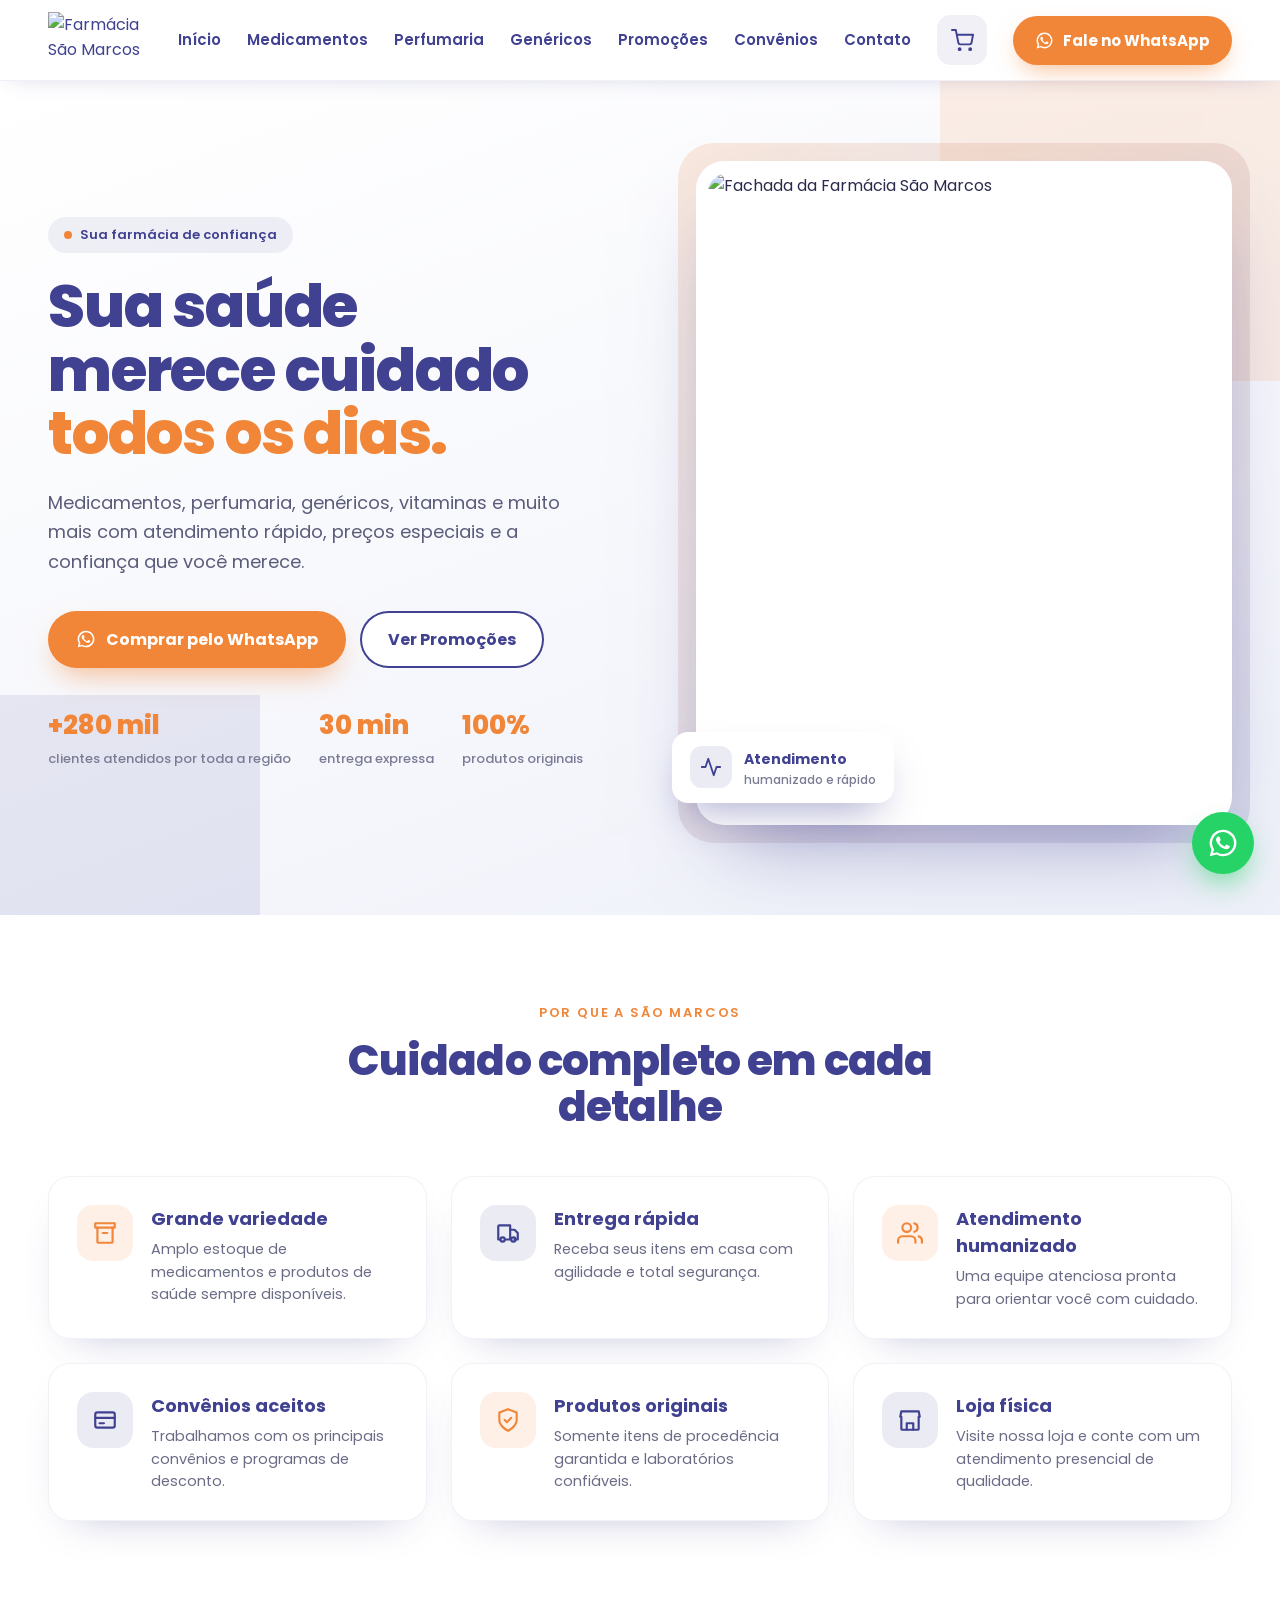
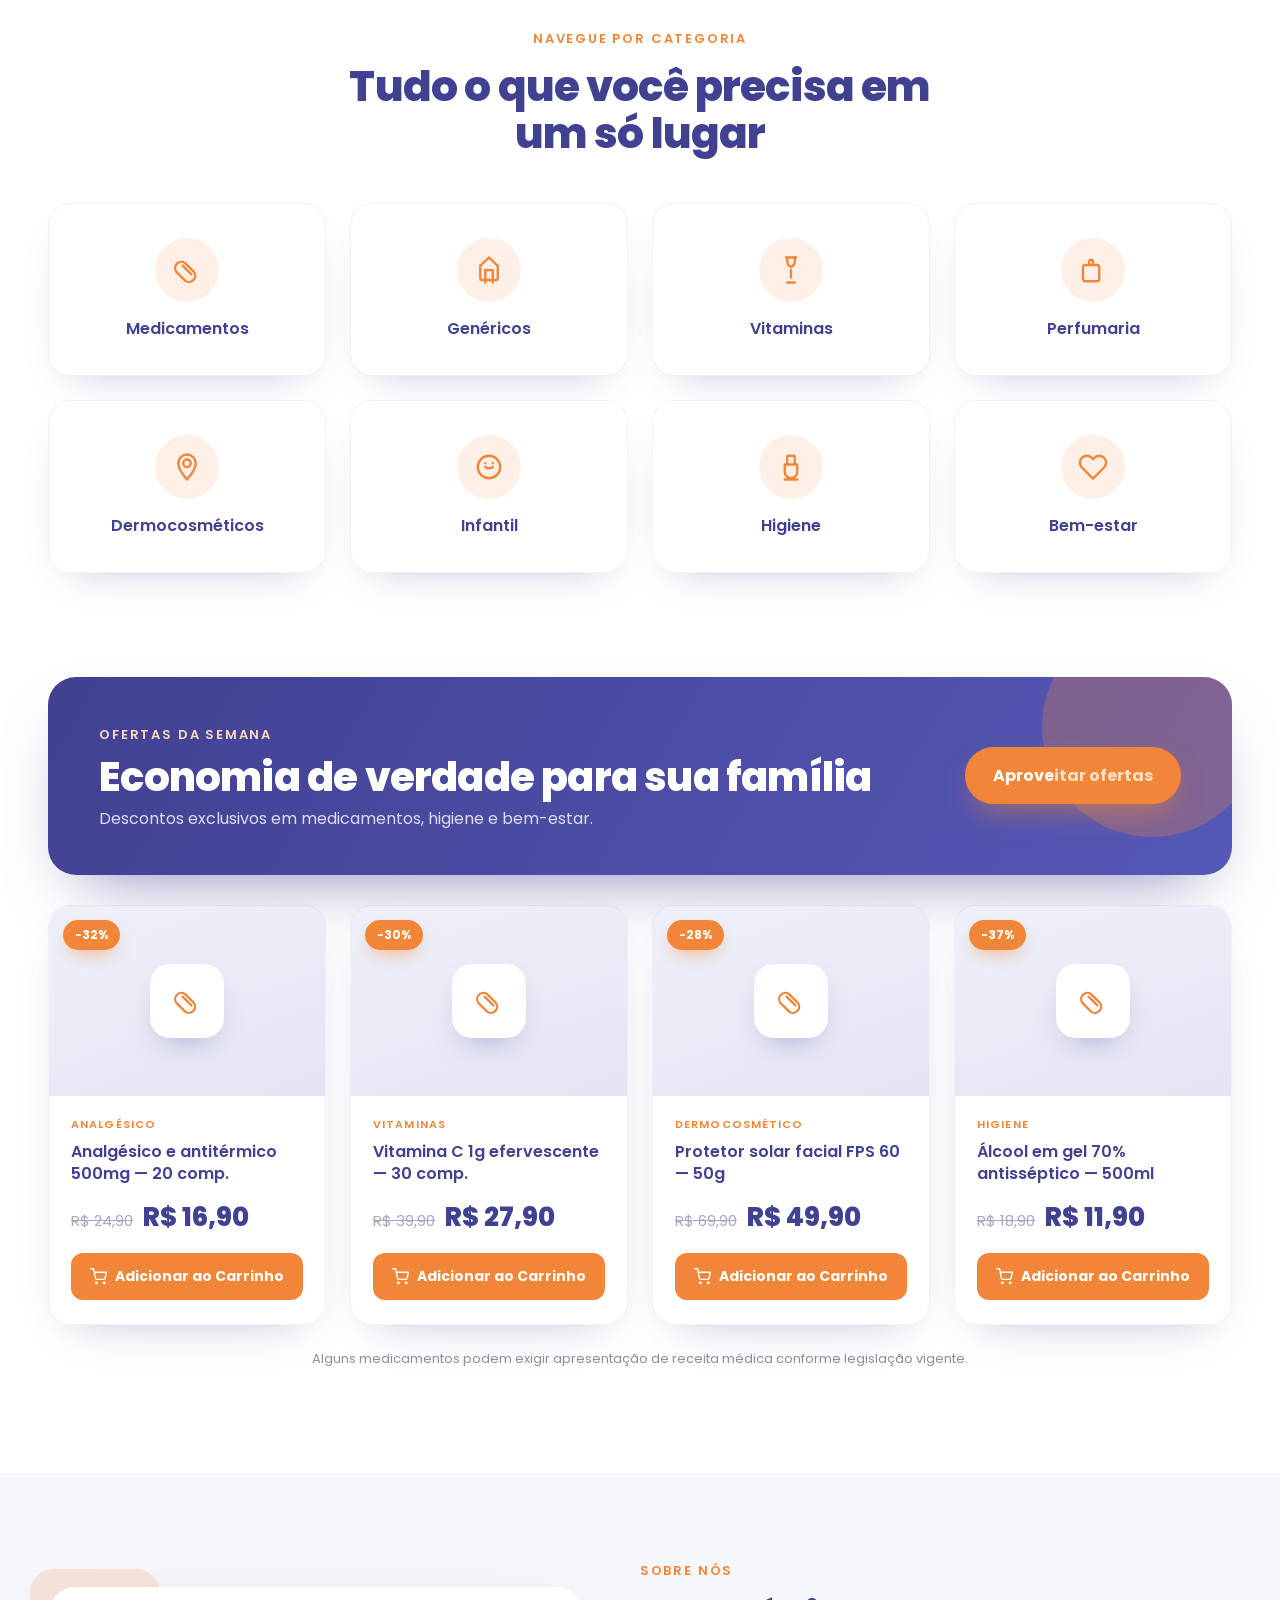
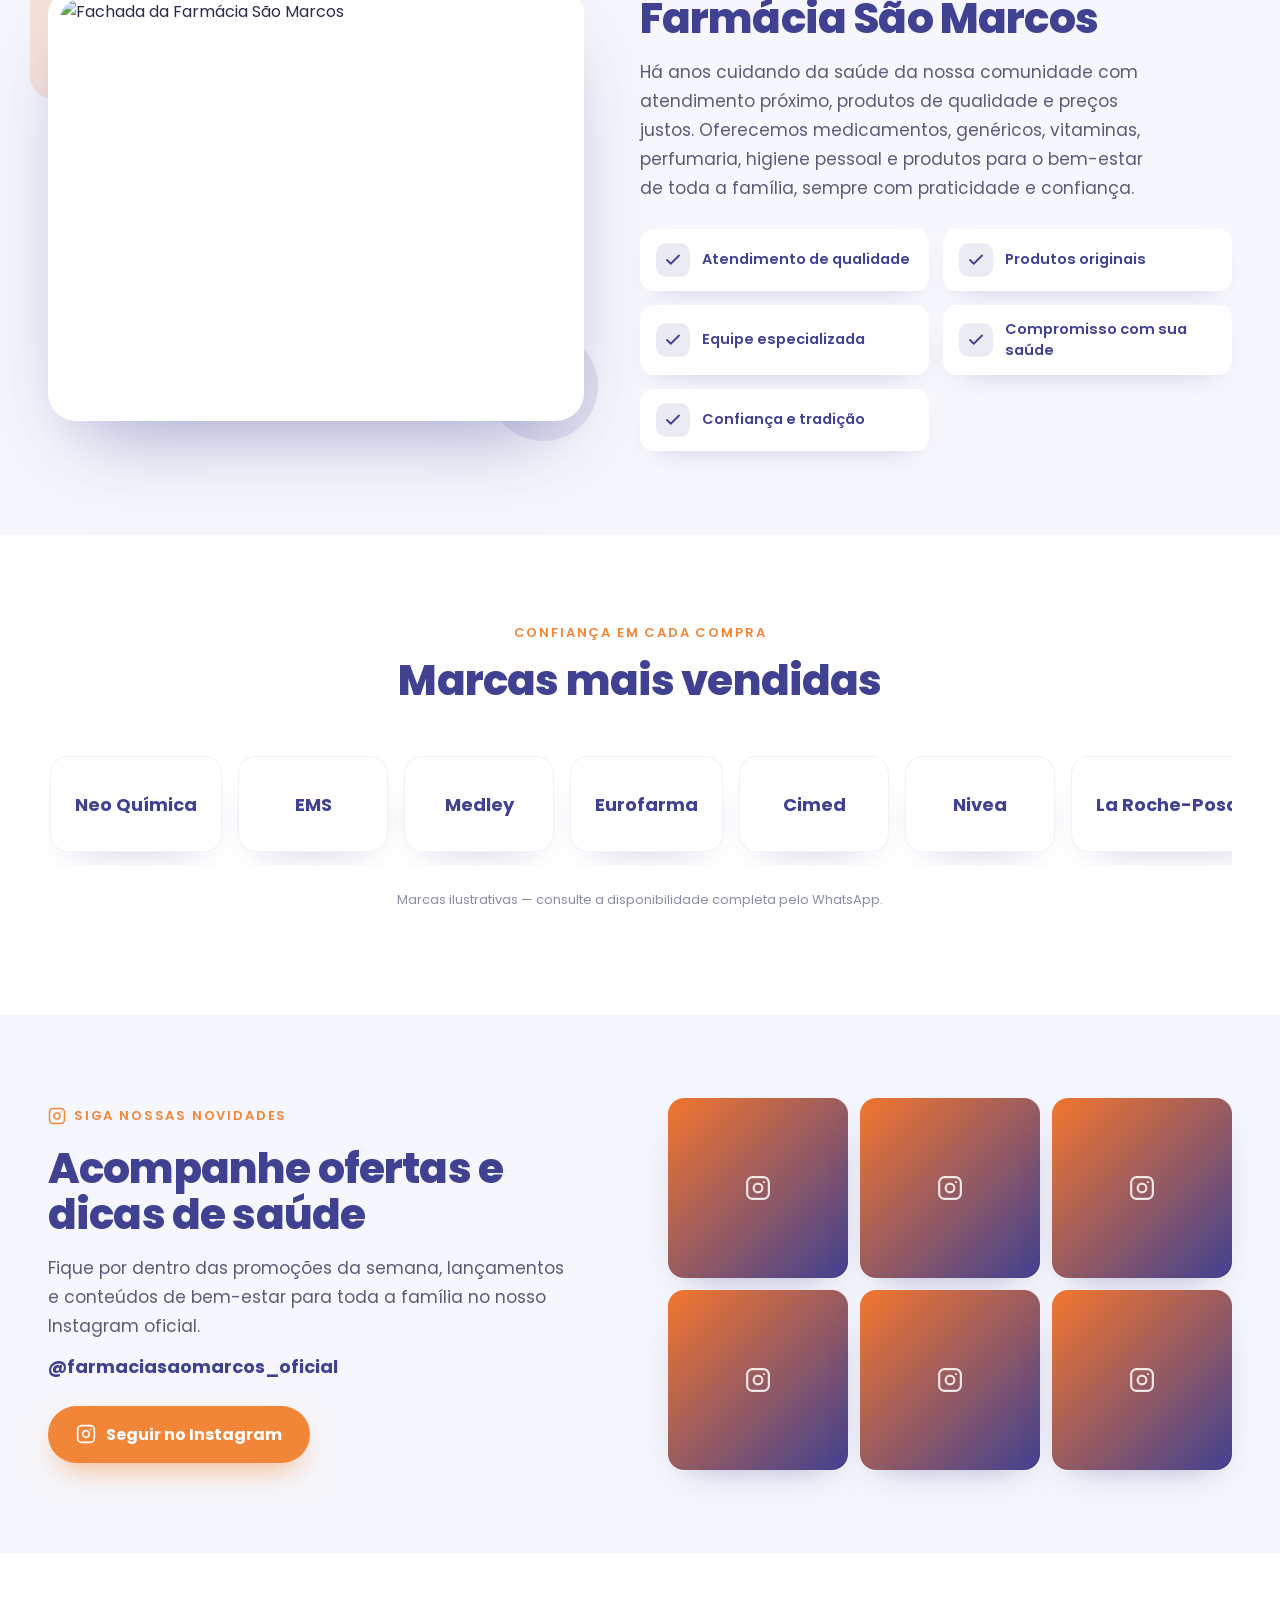
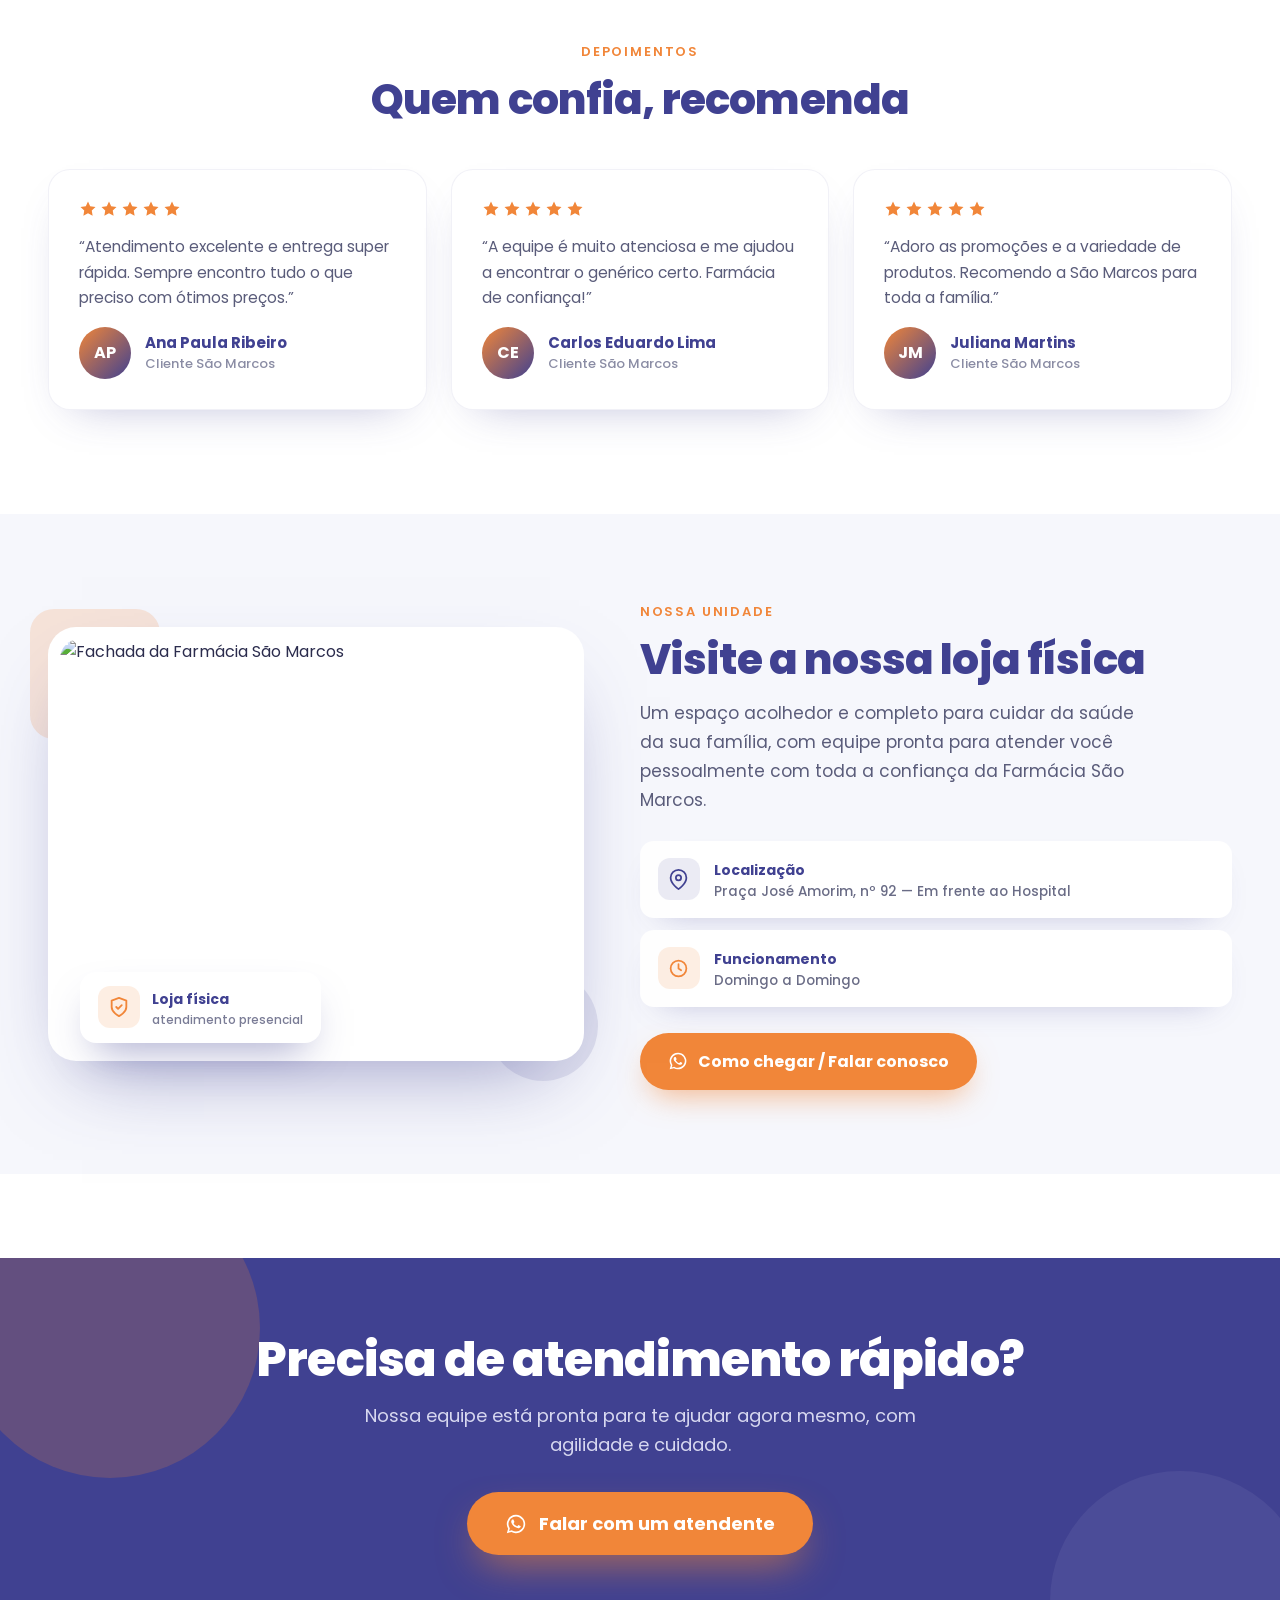
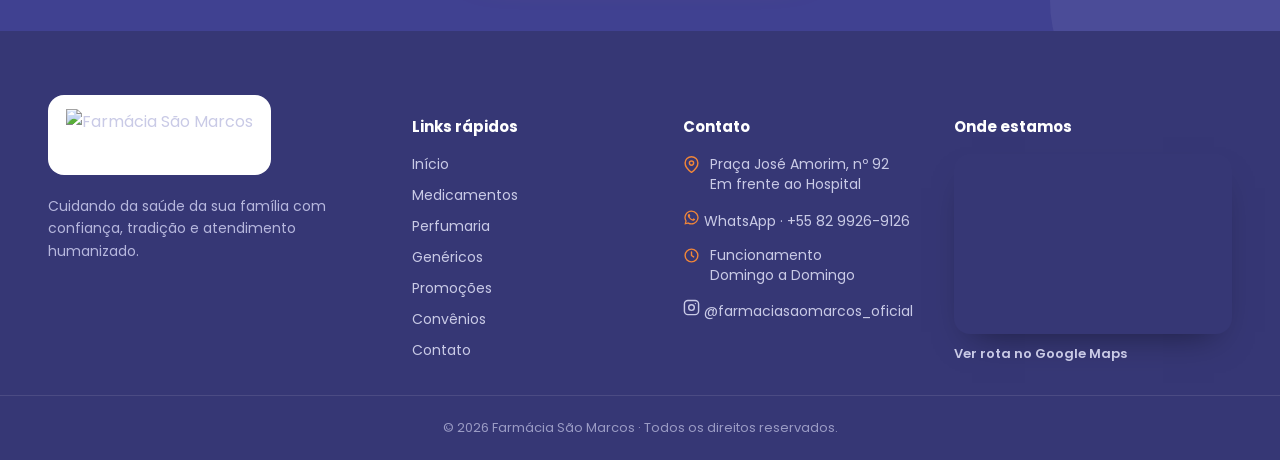
==== index.html @ f1ddb42e "Add files via upload" ====
<!DOCTYPE html>
<html lang="pt-BR">
<head>
<meta charset="utf-8">
<meta name="viewport" content="width=device-width, initial-scale=1">
<title>Farmácia São Marcos — Sua saúde merece cuidado todos os dias</title>
<meta name="description" content="Farmácia São Marcos: medicamentos, genéricos, vitaminas, perfumaria e bem-estar com atendimento rápido e preços especiais. Peça pelo WhatsApp.">
<link rel="preconnect" href="https://fonts.googleapis.com">
<link rel="preconnect" href="https://fonts.gstatic.com" crossorigin>
<link href="https://fonts.googleapis.com/css2?family=Poppins:wght@400;500;600;700;800&display=swap" rel="stylesheet">
<style>
*{box-sizing:border-box}
html{scroll-behavior:smooth}
body{margin:0;font-family:'Poppins',system-ui,sans-serif;color:#2b2c4d;background:#fff;-webkit-font-smoothing:antialiased}
img{max-width:100%;display:block}
a{color:#404191;text-decoration:none}
h1,h2,h3,p,ul{margin:0}
button{font-family:inherit}
.wrap{max-width:1240px;margin:0 auto;padding:0 28px}
@keyframes fadeUp{from{opacity:0;transform:translateY(28px)}to{opacity:1;transform:none}}
@keyframes fadeIn{from{opacity:0}to{opacity:1}}
@keyframes floaty{0%,100%{transform:translateY(0)}50%{transform:translateY(-14px)}}
@keyframes pulseWa{0%{box-shadow:0 0 0 0 rgba(37,211,102,.5)}70%{box-shadow:0 0 0 18px rgba(37,211,102,0)}100%{box-shadow:0 0 0 0 rgba(37,211,102,0)}}
@keyframes blob{0%,100%{border-radius:42% 58% 63% 37%/42% 42% 58% 58%}50%{border-radius:58% 42% 37% 63%/58% 58% 42% 42%}}
@keyframes drawerIn{from{transform:translateX(100%)}to{transform:none}}
@keyframes toastIn{from{opacity:0;transform:translate(-50%,16px)}to{opacity:1;transform:translate(-50%,0)}}
@keyframes badgePop{0%{transform:scale(.4)}60%{transform:scale(1.25)}100%{transform:scale(1)}}
@keyframes spin{to{transform:rotate(360deg)}}
/* header */
header.hd{position:sticky;top:0;z-index:100;background:linear-gradient(180deg,rgba(255,255,255,.94),rgba(255,255,255,.86));backdrop-filter:blur(16px) saturate(140%);box-shadow:0 4px 24px -12px rgba(64,65,145,.35);border-bottom:1px solid rgba(64,65,145,.08)}
.hd-bar{display:flex;align-items:center;gap:26px;padding:12px 28px;max-width:1240px;margin:0 auto}
.hd-logo{height:56px}
.hd-nav{margin-left:auto;display:flex;align-items:center;gap:26px}
.hd-nav a{font-weight:600;font-size:15px;color:#404191;padding:6px 0;border-bottom:2px solid transparent;transition:.2s}
.hd-nav a:hover{color:#F18639;border-color:#F18639}
.icon-btn{flex:none;width:50px;height:50px;border-radius:14px;border:none;cursor:pointer;background:rgba(64,65,145,.08);color:#404191;display:grid;place-items:center;position:relative;transition:.25s}
.icon-btn:hover{background:rgba(64,65,145,.16)}
.cart-badge{position:absolute;top:-6px;right:-6px;min-width:22px;height:22px;padding:0 6px;border-radius:999px;background:#F18639;color:#fff;font-size:12px;font-weight:700;line-height:22px;text-align:center;box-shadow:0 4px 10px -3px rgba(241,134,57,.8);animation:badgePop .3s ease}
.burger{display:none}
.cta{flex:none;display:inline-flex;align-items:center;gap:9px;padding:13px 22px;border-radius:999px;background:#F18639;color:#fff;font-weight:700;font-size:15px;box-shadow:0 10px 24px -8px rgba(241,134,57,.6);transition:.25s;border:none;cursor:pointer}
.cta:hover{background:#404191;transform:translateY(-2px);color:#fff}
.mnav{display:none;flex-direction:column;gap:2px;padding:10px 20px 16px;border-top:1px solid rgba(64,65,145,.1);background:#fff}
.mnav.open{display:flex}
.mnav-link{padding:12px 10px;border-radius:10px;font-weight:600;font-size:15px;color:#404191}
.mnav-link:hover{background:rgba(64,65,145,.06);color:#F18639}
/* hero */
.hero{position:relative;overflow:hidden;background:linear-gradient(160deg,#fff 0%,#f6f7fc 60%,#eef0f9 100%)}
.hero .b1{position:absolute;top:-120px;right:-80px;width:420px;height:420px;background:rgba(241,134,57,.12);animation:blob 14s ease-in-out infinite;pointer-events:none}
.hero .b2{position:absolute;bottom:-140px;left:-100px;width:360px;height:360px;background:rgba(64,65,145,.1);animation:blob 16s ease-in-out infinite 1s;pointer-events:none}
.hero-grid{position:relative;display:grid;grid-template-columns:1.05fr .95fr;gap:56px;align-items:center;padding:80px 28px 90px;max-width:1240px;margin:0 auto}
.hero-left{animation:fadeUp .8s cubic-bezier(.16,1,.3,1) both}
.eyebrow-pill{display:inline-flex;align-items:center;gap:8px;padding:8px 16px;border-radius:999px;background:rgba(64,65,145,.08);font-weight:600;font-size:13px;color:#404191}
.eyebrow-pill span{width:8px;height:8px;border-radius:50%;background:#F18639}
.hero h1{margin-top:22px;font-weight:800;font-size:clamp(38px,5vw,60px);line-height:1.06;color:#404191;letter-spacing:-.02em;text-wrap:balance}
.hero h1 em{color:#F18639;font-style:normal}
.hero-sub{margin-top:22px;max-width:520px;font-size:18px;line-height:1.65;color:#5a5c7a}
.hero-btns{margin-top:34px;display:flex;flex-wrap:wrap;gap:14px}
.btn-primary{display:inline-flex;align-items:center;gap:10px;padding:16px 28px;border-radius:999px;background:#F18639;color:#fff;font-weight:700;font-size:16px;box-shadow:0 14px 30px -10px rgba(241,134,57,.6);transition:.25s;border:none;cursor:pointer}
.btn-primary:hover{background:#404191;transform:translateY(-2px);color:#fff}
.btn-outline{display:inline-flex;align-items:center;gap:10px;padding:16px 28px;border-radius:999px;background:#fff;color:#404191;font-weight:700;font-size:16px;box-shadow:inset 0 0 0 2px #404191;transition:.25s}
.btn-outline:hover{background:#404191;color:#fff;transform:translateY(-2px)}
.stats{margin-top:38px;display:flex;flex-wrap:wrap;gap:28px}
.stats b{display:block;font-weight:800;font-size:26px;color:#F18639}
.stats span{display:block;margin-top:4px;font-weight:500;font-size:13px;color:#7a7c96}
.hero-right{position:relative;animation:fadeIn 1s ease .2s both}
.hero-right .frame-bg{position:absolute;inset:-18px;border-radius:36px;background:linear-gradient(135deg,rgba(241,134,57,.16),rgba(64,65,145,.14));animation:floaty 7s ease-in-out infinite;pointer-events:none}
.hero-card{position:relative;padding:12px;background:#fff;border-radius:28px;box-shadow:0 40px 80px -30px rgba(64,65,145,.5)}
.hero-card img{width:100%;height:auto;border-radius:20px;aspect-ratio:4/5;object-fit:cover}
.hero-tag{position:absolute;bottom:22px;left:-24px;display:flex;align-items:center;gap:12px;padding:14px 18px;border-radius:16px;background:#fff;box-shadow:0 20px 40px -16px rgba(64,65,145,.5);animation:floaty 6s ease-in-out infinite .5s}
.hero-tag span.ic{width:42px;height:42px;border-radius:12px;display:grid;place-items:center;background:rgba(64,65,145,.1);color:#404191}
.hero-tag b{font-weight:700;font-size:14px;color:#404191}
.hero-tag small{display:block;font-weight:500;font-size:12px;color:#7a7c96}
/* sections */
section{scroll-margin-top:90px}
.sec{padding:84px 28px 20px;max-width:1240px;margin:0 auto}
.sec-head{text-align:center;max-width:640px;margin:0 auto 46px}
.sec-eyebrow{font-weight:600;font-size:13px;letter-spacing:.14em;text-transform:uppercase;color:#F18639}
.sec-head h2{margin-top:14px;font-weight:800;font-size:clamp(28px,3.6vw,42px);line-height:1.1;color:#404191;letter-spacing:-.02em}
.card{background:#fff;border-radius:22px;box-shadow:0 18px 44px -26px rgba(64,65,145,.4);border:1px solid rgba(64,65,145,.07);transition:.3s}
.grid{display:grid;gap:24px}
.g3{grid-template-columns:repeat(auto-fit,minmax(300px,1fr))}
.g4{grid-template-columns:repeat(auto-fit,minmax(230px,1fr))}
.dif{display:flex;align-items:flex-start;gap:18px;padding:28px}
.dif:hover{transform:translateY(-8px);box-shadow:0 30px 60px -26px rgba(64,65,145,.5)}
.dif-ic{flex:none;width:56px;height:56px;border-radius:16px;display:grid;place-items:center}
.dif h3{font-weight:700;font-size:18px;color:#404191;margin-bottom:6px}
.dif p{font-size:14.5px;line-height:1.55;color:#6a6c86}
.catc{display:flex;flex-direction:column;align-items:center;text-align:center;gap:14px;padding:34px 22px}
.catc:hover{transform:translateY(-8px);box-shadow:0 28px 56px -24px rgba(241,134,57,.45);border-color:rgba(241,134,57,.4)}
.cat-ic{width:64px;height:64px;border-radius:50%;display:grid;place-items:center;background:rgba(241,134,57,.12);color:#F18639;transition:.3s}
.catc:hover .cat-ic{transform:scale(1.08)}
.cat-l{font-weight:600;font-size:16px;color:#404191}
/* promo */
.promo-banner{position:relative;overflow:hidden;border-radius:28px;background:linear-gradient(120deg,#404191,#5658b8);padding:44px clamp(28px,4vw,56px);display:flex;align-items:center;justify-content:space-between;gap:24px;flex-wrap:wrap;box-shadow:0 30px 70px -34px rgba(64,65,145,.7)}
.promo-banner .blob{position:absolute;top:-60px;right:-30px;width:220px;height:220px;border-radius:50%;background:rgba(241,134,57,.28)}
.promo-banner .t{position:relative}
.promo-banner .sec-eyebrow{color:#ffd8bd}
.promo-banner h2{margin:10px 0 8px;font-weight:800;font-size:clamp(26px,3.4vw,40px);line-height:1.08;color:#fff;letter-spacing:-.02em}
.promo-banner p{font-size:16px;line-height:1.5;color:#dcdcf2}
.prodc{display:flex;flex-direction:column;overflow:hidden}
.prodc:hover{transform:translateY(-8px);box-shadow:0 30px 60px -26px rgba(64,65,145,.5)}
.prod-img{position:relative;height:190px;display:grid;place-items:center;background:linear-gradient(160deg,#eef0f9,#e3e5f4);color:#a9abcf}
.prod-badge{position:absolute;top:14px;left:14px;padding:6px 12px;border-radius:999px;background:#F18639;color:#fff;font-weight:700;font-size:12px;box-shadow:0 8px 18px -6px rgba(241,134,57,.6)}
.prod-ic{width:74px;height:74px;border-radius:20px;display:grid;place-items:center;background:#fff;color:#F18639;box-shadow:0 14px 30px -16px rgba(64,65,145,.5)}
.prod-body{padding:20px 22px 24px;display:flex;flex-direction:column;flex:1}
.prod-tag{font-weight:600;font-size:11px;letter-spacing:.1em;text-transform:uppercase;color:#F18639}
.prod-name{margin:8px 0 14px;font-weight:600;font-size:16px;line-height:1.35;color:#404191}
.prod-prices{margin-top:auto;display:flex;align-items:baseline;gap:10px}
.prod-old{font-size:15px;color:#a6a8bf;text-decoration:line-through}
.prod-new{font-weight:800;font-size:26px;color:#404191}
.btn-cart{margin-top:16px;width:100%;border:none;cursor:pointer;display:inline-flex;align-items:center;justify-content:center;gap:8px;padding:13px;border-radius:12px;background:#F18639;color:#fff;font-weight:700;font-size:14px;transition:.25s}
.btn-cart:hover{background:#404191;transform:translateY(-2px)}
.receita{margin-top:24px;text-align:center;font-size:13px;color:#8a8ca4}
/* sobre / nossa unidade / instagram (2col) */
.two{display:grid;grid-template-columns:1fr 1fr;gap:56px;align-items:center;padding:84px 28px;max-width:1240px;margin:0 auto}
.two.alt{grid-template-columns:.95fr 1.05fr}
.tint{background:#f6f7fc}
.two h2{font-weight:800;font-size:clamp(28px,3.6vw,42px);line-height:1.1;color:#404191;letter-spacing:-.02em;margin:14px 0 16px}
.two p.lead{max-width:520px;font-size:17px;line-height:1.7;color:#5a5c7a}
.pic-wrap{position:relative}
.pic-card{position:relative;padding:12px;background:#fff;border-radius:28px;box-shadow:0 36px 80px -34px rgba(64,65,145,.55)}
.pic-card img{width:100%;height:auto;border-radius:20px;aspect-ratio:5/4;object-fit:cover}
.pic-wrap .d1{position:absolute;top:-18px;left:-18px;width:130px;height:130px;border-radius:24px;background:rgba(241,134,57,.18);animation:floaty 7s ease-in-out infinite;pointer-events:none}
.pic-wrap .d2{position:absolute;bottom:-20px;right:-14px;width:110px;height:110px;border-radius:50%;background:rgba(64,65,145,.12);animation:floaty 8s ease-in-out infinite .6s;pointer-events:none}
.badge-float{position:absolute;bottom:18px;left:32px;display:flex;align-items:center;gap:12px;padding:14px 18px;border-radius:16px;background:#fff;box-shadow:0 20px 40px -16px rgba(64,65,145,.5)}
.badge-float .ic{width:42px;height:42px;border-radius:12px;display:grid;place-items:center;background:rgba(241,134,57,.14);color:#F18639}
.badge-float b{font-weight:700;font-size:14px;color:#404191}
.badge-float small{display:block;font-weight:500;font-size:12px;color:#7a7c96}
.sobre-grid{display:grid;grid-template-columns:1fr 1fr;gap:14px}
.sobre-item{display:flex;align-items:center;gap:12px;padding:14px 16px;border-radius:14px;background:#fff;box-shadow:0 12px 30px -20px rgba(64,65,145,.4);font-weight:600;font-size:14.5px;color:#404191}
.sobre-item .check{flex:none;width:34px;height:34px;border-radius:10px;display:grid;place-items:center;background:rgba(64,65,145,.1);color:#404191}
.info-row{display:flex;align-items:center;gap:14px;padding:16px 18px;border-radius:14px;background:#fff;box-shadow:0 14px 34px -22px rgba(64,65,145,.4);margin-bottom:12px}
.info-row .ic{flex:none;width:42px;height:42px;border-radius:12px;display:grid;place-items:center}
.info-row b{font-weight:700;font-size:14px;color:#404191}
.info-row small{display:block;font-weight:500;font-size:13.5px;color:#6a6c86}
/* marcas */
.marcas-scroll{overflow-x:auto;padding:6px 2px 14px}
.marcas-row{display:flex;gap:16px;width:max-content;margin:0 auto}
.marca{flex:none;min-width:150px;height:96px;display:grid;place-items:center;padding:0 24px;border-radius:18px;background:#fff;box-shadow:0 16px 40px -26px rgba(64,65,145,.4);border:1px solid rgba(64,65,145,.07);font-weight:700;font-size:18px;color:#404191;text-align:center;transition:.3s}
.marca:hover{transform:translateY(-6px);box-shadow:0 26px 50px -24px rgba(241,134,57,.4);color:#F18639}
/* instagram */
.ig-grid{display:grid;grid-template-columns:repeat(3,1fr);gap:12px}
.ig-tile{aspect-ratio:1;border-radius:16px;display:grid;place-items:center;background:linear-gradient(135deg,#f4762e,#404191);color:rgba(255,255,255,.85);box-shadow:0 14px 34px -20px rgba(64,65,145,.5)}
/* depoimentos */
.depc{display:flex;flex-direction:column;gap:16px;padding:30px}
.depc:hover{transform:translateY(-6px);box-shadow:0 30px 60px -26px rgba(64,65,145,.5)}
.stars{display:flex;gap:3px;color:#F18639}
.dep-txt{font-size:15.5px;line-height:1.65;color:#5a5c7a}
.dep-foot{margin-top:auto;display:flex;align-items:center;gap:14px}
.avatar{flex:none;width:52px;height:52px;border-radius:50%;display:grid;place-items:center;background:linear-gradient(135deg,#F18639,#404191);color:#fff;font-weight:700;font-size:16px}
.dep-name{font-weight:700;font-size:15px;color:#404191}
.dep-role{font-weight:500;font-size:13px;color:#8a8ca4}
/* cta azul */
.cta-blue{margin-top:84px;background:#404191;position:relative;overflow:hidden}
.cta-blue .b1{position:absolute;top:-80px;left:-40px;width:300px;height:300px;border-radius:50%;background:rgba(241,134,57,.2)}
.cta-blue .b2{position:absolute;bottom:-100px;right:-30px;width:260px;height:260px;border-radius:50%;background:rgba(255,255,255,.06)}
.cta-blue .in{position:relative;max-width:900px;margin:0 auto;padding:76px 28px;text-align:center}
.cta-blue h2{font-weight:800;font-size:clamp(30px,4vw,48px);line-height:1.1;color:#fff;letter-spacing:-.02em;margin-bottom:16px;text-wrap:balance}
.cta-blue p{max-width:560px;margin:0 auto 32px;font-size:18px;line-height:1.6;color:#d7d8f0}
.btn-lg{display:inline-flex;align-items:center;gap:12px;padding:18px 38px;border-radius:999px;background:#F18639;color:#fff;font-weight:700;font-size:18px;box-shadow:0 18px 40px -12px rgba(241,134,57,.7);transition:.25s;border:none;cursor:pointer}
.btn-lg:hover{transform:translateY(-3px);background:#fff;color:#404191}
/* footer */
footer{background:#363775;color:#c9cae6}
.foot-grid{display:grid;grid-template-columns:1.4fr 1fr 1fr 1.2fr;gap:40px;padding:64px 28px 30px;max-width:1240px;margin:0 auto}
.foot-logo{background:#fff;display:inline-block;padding:14px 18px;border-radius:16px}
.foot-logo img{height:52px}
.foot h4{font-weight:700;font-size:15px;color:#fff;margin-bottom:16px}
.foot-links{display:flex;flex-direction:column;gap:10px}
.foot-links a{font-size:14px;color:#c9cae6}
.foot-links a:hover{color:#F18639}
.foot-contact{display:flex;flex-direction:column;gap:14px;font-size:14px;line-height:1.45;color:#c9cae6}
.foot-contact a{color:#c9cae6}
.foot-contact a:hover{color:#F18639}
.foot-contact .r{display:flex;align-items:flex-start;gap:10px}
.foot-map{border-radius:16px;overflow:hidden;height:180px;box-shadow:0 16px 34px -18px rgba(0,0,0,.5)}
.foot-map iframe{border:0;width:100%;height:100%}
.foot-copy{border-top:1px solid rgba(255,255,255,.1)}
.foot-copy div{max-width:1240px;margin:0 auto;padding:22px 28px;text-align:center;font-size:13px;color:#9a9bc4}
/* float wa */
.float-wa{position:fixed;bottom:26px;right:26px;z-index:200;width:62px;height:62px;border-radius:50%;display:grid;place-items:center;background:#25D366;color:#fff;box-shadow:0 14px 30px -8px rgba(37,211,102,.7);animation:pulseWa 2.4s ease-in-out infinite;transition:.25s}
.float-wa:hover{transform:scale(1.08);color:#fff}
/* toast */
#toast{position:fixed;bottom:100px;left:50%;transform:translateX(-50%);z-index:400;display:none;align-items:center;gap:10px;padding:14px 22px;border-radius:999px;background:#404191;color:#fff;font-weight:600;font-size:14px;box-shadow:0 16px 34px -12px rgba(64,65,145,.6)}
#toast.show{display:flex;animation:toastIn .3s ease}
/* drawer */
#overlay{position:fixed;inset:0;z-index:300;background:rgba(24,25,60,.5);backdrop-filter:blur(2px);display:none;animation:fadeIn .25s ease}
#overlay.show{display:block}
.drawer{position:fixed;top:0;right:0;z-index:301;height:100%;width:min(430px,100vw);background:#fff;box-shadow:-24px 0 70px -24px rgba(64,65,145,.6);display:none;flex-direction:column}
.drawer.show{display:flex;animation:drawerIn .32s cubic-bezier(.16,1,.3,1)}
.dr-head{flex:none;display:flex;align-items:center;gap:12px;padding:20px 22px;border-bottom:1px solid rgba(64,65,145,.1)}
.dr-head .ic{width:40px;height:40px;border-radius:12px;display:grid;place-items:center;background:rgba(64,65,145,.1);color:#404191}
.dr-head h3{font-weight:700;font-size:18px;color:#404191}
.dr-close{margin-left:auto;width:38px;height:38px;border:none;cursor:pointer;border-radius:10px;background:rgba(64,65,145,.06);color:#404191;display:grid;place-items:center}
.dr-close:hover{background:rgba(241,134,57,.14);color:#F18639}
.dr-body{flex:1;overflow-y:auto;padding:6px 22px}
.dr-foot{flex:none;padding:18px 22px;border-top:1px solid rgba(64,65,145,.1);box-shadow:0 -10px 24px -18px rgba(64,65,145,.5)}
.empty{min-height:340px;display:flex;flex-direction:column;align-items:center;justify-content:center;text-align:center;gap:16px}
.empty .ic{width:96px;height:96px;border-radius:50%;display:grid;place-items:center;background:rgba(64,65,145,.07);color:#b9bad6}
.empty b{font-weight:600;font-size:17px;color:#404191}
.empty p{max-width:240px;font-size:14px;line-height:1.5;color:#8a8ca4}
.ci{display:flex;gap:14px;padding:16px 0;border-bottom:1px solid rgba(64,65,145,.08)}
.ci-ic{flex:none;width:56px;height:56px;border-radius:12px;display:grid;place-items:center;background:rgba(241,134,57,.12);color:#F18639}
.ci-main{flex:1;min-width:0}
.ci-name{font-weight:600;font-size:14px;line-height:1.35;color:#404191}
.ci-unit{margin-top:2px;font-weight:500;font-size:13px;color:#8a8ca4}
.ci-controls{margin-top:10px;display:flex;align-items:center;gap:10px}
.qty{display:inline-flex;align-items:center;gap:2px;border:1.5px solid rgba(64,65,145,.16);border-radius:999px;padding:3px}
.qty button{width:28px;height:28px;border:none;cursor:pointer;border-radius:50%;background:transparent;color:#404191;font-weight:700;font-size:18px;display:grid;place-items:center}
.qty button:hover{background:rgba(64,65,145,.1)}
.qty span{min-width:24px;text-align:center;font-weight:700;font-size:14px;color:#404191}
.rm{border:none;cursor:pointer;background:transparent;color:#c85b5b;font-weight:600;font-size:12.5px;display:inline-flex;align-items:center;gap:5px}
.rm:hover{color:#a3352f}
.ci-sub{flex:none;font-weight:800;font-size:15px;color:#404191}
.sum-row{display:flex;align-items:center;justify-content:space-between;margin-bottom:8px}
.sum-row .k{font-weight:500;font-size:13.5px;color:#8a8ca4}
.sum-row .v{font-weight:700;font-size:13.5px;color:#404191}
.tot-row{display:flex;align-items:baseline;justify-content:space-between;margin-bottom:14px}
.tot-row .k{font-weight:600;font-size:15px;color:#6a6c86}
.tot-row .v{font-weight:800;font-size:26px;color:#404191}
.btn-finish{width:100%;border:none;cursor:pointer;padding:16px;border-radius:14px;background:#F18639;color:#fff;font-weight:700;font-size:16px;box-shadow:0 14px 30px -10px rgba(241,134,57,.6);transition:.25s}
.btn-finish:hover{background:#404191;transform:translateY(-2px)}
.btn-clear{width:100%;margin-top:10px;border:none;cursor:pointer;padding:12px;border-radius:12px;background:transparent;color:#c85b5b;font-weight:600;font-size:13.5px;display:inline-flex;align-items:center;justify-content:center;gap:7px;transition:.2s}
.btn-clear:hover{background:rgba(200,91,91,.08)}
.f-back{border:none;cursor:pointer;background:transparent;color:#404191;font-weight:600;font-size:13px;display:inline-flex;align-items:center;gap:6px;margin-bottom:16px}
.f-back:hover{color:#F18639}
.fg{margin-bottom:14px}
.fg label{display:block;font-weight:600;font-size:12.5px;color:#404191;margin-bottom:6px}
.fg input,.fg textarea{width:100%;padding:12px 14px;border-radius:12px;border:1.5px solid rgba(64,65,145,.18);font-family:inherit;font-size:14px;color:#2b2c4d;background:#fff;outline:none;transition:border-color .2s}
.fg input:focus,.fg textarea:focus{border-color:#F18639}
.fg input[readonly]{background:#f6f7fc;color:#6a6c86}
.frow{display:grid;gap:12px;margin-bottom:14px}
.frow.a{grid-template-columns:1fr 1.3fr}
.frow.b{grid-template-columns:1.6fr 1fr}
.cep-wrap{position:relative}
.cep-spin{position:absolute;right:12px;top:50%;transform:translateY(-50%);width:18px;height:18px;border:2px solid rgba(64,65,145,.25);border-top-color:#F18639;border-radius:50%;animation:spin .7s linear infinite;display:none}
.cep-spin.show{display:block}
.pags{display:flex;gap:8px;flex-wrap:wrap}
.pag{flex:1;min-width:92px;border-radius:12px;padding:12px 10px;cursor:pointer;font-weight:600;font-size:13px;text-align:center;border:1.5px solid rgba(64,65,145,.18);background:#fff;color:#404191;transition:.2s}
.pag.sel{border-color:#F18639;background:rgba(241,134,57,.12);color:#F18639}
.err{margin-top:6px;padding:11px 14px;border-radius:10px;background:rgba(200,91,91,.1);color:#b0453f;font-weight:600;font-size:12.5px;display:none}
.err.show{display:block}
.btn-send{width:100%;border:none;cursor:pointer;display:inline-flex;align-items:center;justify-content:center;gap:10px;padding:16px;border-radius:14px;background:#25D366;color:#fff;font-weight:700;font-size:16px;box-shadow:0 14px 30px -10px rgba(37,211,102,.6);transition:.25s}
.btn-send:hover{transform:translateY(-2px)}
@media(max-width:1024px){
 .hd-nav{display:none}
 .burger{display:grid}
 .hero-grid{grid-template-columns:1fr;gap:44px;padding-top:56px;padding-bottom:60px}
 .two,.two.alt{grid-template-columns:1fr;gap:40px}
}
@media(max-width:600px){
 .cta-label{display:none}
 .wrap,.hd-bar,.hero-grid,.sec,.two,.foot-grid{padding-left:18px;padding-right:18px}
 .sobre-grid{grid-template-columns:1fr}
 .hero-tag{left:0}
}
</style>
</head>
<body>

<header class="hd">
  <div class="hd-bar">
    <a href="#inicio"><img class="hd-logo" src="https://i.imgur.com/vm6RYb8.png" alt="Farmácia São Marcos"></a>
    <nav class="hd-nav"><a href="#inicio">Início</a><a href="#categorias">Medicamentos</a><a href="#categorias">Perfumaria</a><a href="#categorias">Genéricos</a><a href="#promocoes">Promoções</a><a href="#sobre">Convênios</a><a href="#contato">Contato</a></nav>
    <button class="icon-btn" aria-label="Carrinho" onclick="openCart()"><svg width="23" height="23" viewBox="0 0 24 24" fill="none" stroke="currentColor" stroke-width="2" stroke-linecap="round" stroke-linejoin="round"><circle cx="9" cy="21" r="1"/><circle cx="20" cy="21" r="1"/><path d="M1 1h4l2.68 13.39a2 2 0 0 0 2 1.61h9.72a2 2 0 0 0 2-1.61L23 6H6"/></svg><span class="cart-badge" id="badge" style="display:none">0</span></button>
    <button class="icon-btn burger" aria-label="Menu" onclick="toggleMenu()"><svg width="24" height="24" viewBox="0 0 24 24" fill="none" stroke="currentColor" stroke-width="2" stroke-linecap="round" stroke-linejoin="round"><line x1="3" x2="21" y1="6" y2="6"/><line x1="3" x2="21" y1="12" y2="12"/><line x1="3" x2="21" y1="18" y2="18"/></svg></button>
    <a class="cta" href="https://wa.me/558299269126?text=Ol%C3%A1!%20Gostaria%20de%20receber%20atendimento%20da%20Farm%C3%A1cia%20S%C3%A3o%20Marcos." target="_blank" rel="noopener"><svg width="19" height="19" viewBox="0 0 24 24" fill="currentColor"><path d="M12 2a10 10 0 0 0-8.6 15.06L2 22l5.06-1.33A10 10 0 1 0 12 2zm0 18.2a8.2 8.2 0 0 1-4.18-1.14l-.3-.18-3 .79.8-2.92-.2-.31A8.2 8.2 0 1 1 12 20.2zm4.71-6.1c-.26-.13-1.53-.75-1.76-.84-.24-.09-.41-.13-.58.13-.17.26-.67.83-.82 1-.15.17-.3.19-.56.06-.26-.13-1.09-.4-2.08-1.28-.77-.68-1.29-1.53-1.44-1.79-.15-.26-.02-.4.11-.53.12-.12.26-.3.39-.46.13-.15.17-.26.26-.44.09-.17.04-.33-.02-.46-.07-.13-.58-1.4-.8-1.92-.21-.5-.42-.43-.58-.44h-.5c-.17 0-.44.06-.67.31-.23.26-.88.86-.88 2.1 0 1.24.9 2.43 1.03 2.6.13.17 1.78 2.72 4.32 3.81.6.26 1.07.42 1.44.53.6.19 1.16.16 1.59.1.49-.07 1.53-.62 1.74-1.23.22-.6.22-1.12.15-1.23-.06-.11-.24-.17-.5-.3z"/></svg><span class="cta-label">Fale no WhatsApp</span></a>
  </div>
  <div class="mnav" id="mnav"><a href="#inicio" class="mnav-link" onclick="closeMenu()">Início</a><a href="#categorias" class="mnav-link" onclick="closeMenu()">Medicamentos</a><a href="#categorias" class="mnav-link" onclick="closeMenu()">Perfumaria</a><a href="#categorias" class="mnav-link" onclick="closeMenu()">Genéricos</a><a href="#promocoes" class="mnav-link" onclick="closeMenu()">Promoções</a><a href="#sobre" class="mnav-link" onclick="closeMenu()">Convênios</a><a href="#contato" class="mnav-link" onclick="closeMenu()">Contato</a></div>
</header>

<section class="hero" id="inicio">
  <div class="b1"></div><div class="b2"></div>
  <div class="hero-grid">
    <div class="hero-left">
      <span class="eyebrow-pill"><span></span>Sua farmácia de confiança</span>
      <h1>Sua saúde merece cuidado <em>todos os dias.</em></h1>
      <p class="hero-sub">Medicamentos, perfumaria, genéricos, vitaminas e muito mais com atendimento rápido, preços especiais e a confiança que você merece.</p>
      <div class="hero-btns">
        <a class="btn-primary" href="https://wa.me/558299269126?text=Ol%C3%A1!%20Gostaria%20de%20receber%20atendimento%20da%20Farm%C3%A1cia%20S%C3%A3o%20Marcos." target="_blank" rel="noopener"><svg width="20" height="20" viewBox="0 0 24 24" fill="currentColor"><path d="M12 2a10 10 0 0 0-8.6 15.06L2 22l5.06-1.33A10 10 0 1 0 12 2zm0 18.2a8.2 8.2 0 0 1-4.18-1.14l-.3-.18-3 .79.8-2.92-.2-.31A8.2 8.2 0 1 1 12 20.2zm4.71-6.1c-.26-.13-1.53-.75-1.76-.84-.24-.09-.41-.13-.58.13-.17.26-.67.83-.82 1-.15.17-.3.19-.56.06-.26-.13-1.09-.4-2.08-1.28-.77-.68-1.29-1.53-1.44-1.79-.15-.26-.02-.4.11-.53.12-.12.26-.3.39-.46.13-.15.17-.26.26-.44.09-.17.04-.33-.02-.46-.07-.13-.58-1.4-.8-1.92-.21-.5-.42-.43-.58-.44h-.5c-.17 0-.44.06-.67.31-.23.26-.88.86-.88 2.1 0 1.24.9 2.43 1.03 2.6.13.17 1.78 2.72 4.32 3.81.6.26 1.07.42 1.44.53.6.19 1.16.16 1.59.1.49-.07 1.53-.62 1.74-1.23.22-.6.22-1.12.15-1.23-.06-.11-.24-.17-.5-.3z"/></svg>Comprar pelo WhatsApp</a>
        <a class="btn-outline" href="#promocoes">Ver Promoções</a>
      </div>
      <div class="stats">
        <div><b>+280 mil</b><span>clientes atendidos por toda a região</span></div>
        <div><b>30 min</b><span>entrega expressa</span></div>
        <div><b>100%</b><span>produtos originais</span></div>
      </div>
    </div>
    <div class="hero-right">
      <div class="frame-bg"></div>
      <div class="hero-card"><img src="https://i.imgur.com/RrRcM0Q.jpeg" alt="Fachada da Farmácia São Marcos"></div>
      <div class="hero-tag"><span class="ic"><svg width="22" height="22" viewBox="0 0 24 24" fill="none" stroke="currentColor" stroke-width="2" stroke-linecap="round" stroke-linejoin="round"><path d="M22 12h-4l-3 9L9 3l-3 9H2"/></svg></span><div><b>Atendimento</b><small>humanizado e rápido</small></div></div>
    </div>
  </div>
</section>

<section class="sec">
  <div class="sec-head"><span class="sec-eyebrow">Por que a São Marcos</span><h2>Cuidado completo em cada detalhe</h2></div>
  <div class="grid g3"><div class="card dif"><span class="dif-ic" style="background:rgba(241,134,57,.12);color:#F18639"><svg width="26" height="26" viewBox="0 0 24 24" fill="none" stroke="currentColor" stroke-width="2" stroke-linecap="round" stroke-linejoin="round"><path d="M3 3h18v4H3z"/><path d="M5 7v13a1 1 0 0 0 1 1h12a1 1 0 0 0 1-1V7"/><path d="M10 12h4"/></svg></span><div><h3>Grande variedade</h3><p>Amplo estoque de medicamentos e produtos de saúde sempre disponíveis.</p></div></div><div class="card dif"><span class="dif-ic" style="background:rgba(64,65,145,.1);color:#404191"><svg width="26" height="26" viewBox="0 0 24 24" fill="none" stroke="currentColor" stroke-width="2" stroke-linecap="round" stroke-linejoin="round"><path d="M5 18H3V6a1 1 0 0 1 1-1h10v13h-4"/><path d="M14 9h4l3 3v6h-3"/><circle cx="7" cy="18" r="2"/><circle cx="17" cy="18" r="2"/></svg></span><div><h3>Entrega rápida</h3><p>Receba seus itens em casa com agilidade e total segurança.</p></div></div><div class="card dif"><span class="dif-ic" style="background:rgba(241,134,57,.12);color:#F18639"><svg width="26" height="26" viewBox="0 0 24 24" fill="none" stroke="currentColor" stroke-width="2" stroke-linecap="round" stroke-linejoin="round"><path d="M17 21v-2a4 4 0 0 0-4-4H5a4 4 0 0 0-4 4v2"/><circle cx="9" cy="7" r="4"/><path d="M23 21v-2a4 4 0 0 0-3-3.87"/><path d="M16 3.13a4 4 0 0 1 0 7.75"/></svg></span><div><h3>Atendimento humanizado</h3><p>Uma equipe atenciosa pronta para orientar você com cuidado.</p></div></div><div class="card dif"><span class="dif-ic" style="background:rgba(64,65,145,.1);color:#404191"><svg width="26" height="26" viewBox="0 0 24 24" fill="none" stroke="currentColor" stroke-width="2" stroke-linecap="round" stroke-linejoin="round"><path d="M3 10h18M7 15h4"/><rect x="3" y="5" width="18" height="14" rx="2"/></svg></span><div><h3>Convênios aceitos</h3><p>Trabalhamos com os principais convênios e programas de desconto.</p></div></div><div class="card dif"><span class="dif-ic" style="background:rgba(241,134,57,.12);color:#F18639"><svg width="26" height="26" viewBox="0 0 24 24" fill="none" stroke="currentColor" stroke-width="2" stroke-linecap="round" stroke-linejoin="round"><path d="M12 22s8-4 8-10V5l-8-3-8 3v7c0 6 8 10 8 10z"/><path d="m9 12 2 2 4-4"/></svg></span><div><h3>Produtos originais</h3><p>Somente itens de procedência garantida e laboratórios confiáveis.</p></div></div><div class="card dif"><span class="dif-ic" style="background:rgba(64,65,145,.1);color:#404191"><svg width="26" height="26" viewBox="0 0 24 24" fill="none" stroke="currentColor" stroke-width="2" stroke-linecap="round" stroke-linejoin="round"><path d="M3 9l1-5h16l1 5"/><path d="M4 9v11a1 1 0 0 0 1 1h14a1 1 0 0 0 1-1V9"/><path d="M9 21v-6h6v6"/></svg></span><div><h3>Loja física</h3><p>Visite nossa loja e conte com um atendimento presencial de qualidade.</p></div></div></div>
</section>

<section class="sec" id="categorias">
  <div class="sec-head"><span class="sec-eyebrow">Navegue por categoria</span><h2>Tudo o que você precisa em um só lugar</h2></div>
  <div class="grid g4"><a href="https://wa.me/558299269126?text=Ol%C3%A1!%20Gostaria%20de%20receber%20atendimento%20da%20Farm%C3%A1cia%20S%C3%A3o%20Marcos." target="_blank" rel="noopener" class="card catc"><span class="cat-ic"><svg width="30" height="30" viewBox="0 0 24 24" fill="none" stroke="currentColor" stroke-width="1.9" stroke-linecap="round" stroke-linejoin="round"><path d="M10.5 20.5 3.5 13.5a5 5 0 0 1 7-7l7 7a5 5 0 0 1-7 7z"/><path d="m8.5 8.5 7 7"/></svg></span><span class="cat-l">Medicamentos</span></a><a href="https://wa.me/558299269126?text=Ol%C3%A1!%20Gostaria%20de%20receber%20atendimento%20da%20Farm%C3%A1cia%20S%C3%A3o%20Marcos." target="_blank" rel="noopener" class="card catc"><span class="cat-ic"><svg width="30" height="30" viewBox="0 0 24 24" fill="none" stroke="currentColor" stroke-width="1.9" stroke-linecap="round" stroke-linejoin="round"><path d="M19 8.71 12 2 5 8.71"/><path d="M5 8.71V19a1 1 0 0 0 1 1h12a1 1 0 0 0 1-1V8.71"/><path d="M9 22V12h6v10"/></svg></span><span class="cat-l">Genéricos</span></a><a href="https://wa.me/558299269126?text=Ol%C3%A1!%20Gostaria%20de%20receber%20atendimento%20da%20Farm%C3%A1cia%20S%C3%A3o%20Marcos." target="_blank" rel="noopener" class="card catc"><span class="cat-ic"><svg width="30" height="30" viewBox="0 0 24 24" fill="none" stroke="currentColor" stroke-width="1.9" stroke-linecap="round" stroke-linejoin="round"><path d="M8 2h8"/><path d="M9 2v3a5 5 0 0 0 3 4.58A5 5 0 0 0 15 5V2"/><path d="M12 12v6"/><path d="M9 22h6"/></svg></span><span class="cat-l">Vitaminas</span></a><a href="https://wa.me/558299269126?text=Ol%C3%A1!%20Gostaria%20de%20receber%20atendimento%20da%20Farm%C3%A1cia%20S%C3%A3o%20Marcos." target="_blank" rel="noopener" class="card catc"><span class="cat-ic"><svg width="30" height="30" viewBox="0 0 24 24" fill="none" stroke="currentColor" stroke-width="1.9" stroke-linecap="round" stroke-linejoin="round"><path d="M6 8h9a2 2 0 0 1 2 2v9a2 2 0 0 1-2 2H6a2 2 0 0 1-2-2v-9a2 2 0 0 1 2-2z"/><path d="M9 8V5a1 1 0 0 1 1-1h1a1 1 0 0 1 1 1v3"/></svg></span><span class="cat-l">Perfumaria</span></a><a href="https://wa.me/558299269126?text=Ol%C3%A1!%20Gostaria%20de%20receber%20atendimento%20da%20Farm%C3%A1cia%20S%C3%A3o%20Marcos." target="_blank" rel="noopener" class="card catc"><span class="cat-ic"><svg width="30" height="30" viewBox="0 0 24 24" fill="none" stroke="currentColor" stroke-width="1.9" stroke-linecap="round" stroke-linejoin="round"><path d="M12 2a7 7 0 0 0-7 7c0 5 7 13 7 13s7-8 7-13a7 7 0 0 0-7-7z"/><circle cx="12" cy="9" r="3"/></svg></span><span class="cat-l">Dermocosméticos</span></a><a href="https://wa.me/558299269126?text=Ol%C3%A1!%20Gostaria%20de%20receber%20atendimento%20da%20Farm%C3%A1cia%20S%C3%A3o%20Marcos." target="_blank" rel="noopener" class="card catc"><span class="cat-ic"><svg width="30" height="30" viewBox="0 0 24 24" fill="none" stroke="currentColor" stroke-width="1.9" stroke-linecap="round" stroke-linejoin="round"><path d="M9 12a5 5 0 0 0 6 0"/><path d="M9 9h.01M15 9h.01"/><circle cx="12" cy="12" r="9"/></svg></span><span class="cat-l">Infantil</span></a><a href="https://wa.me/558299269126?text=Ol%C3%A1!%20Gostaria%20de%20receber%20atendimento%20da%20Farm%C3%A1cia%20S%C3%A3o%20Marcos." target="_blank" rel="noopener" class="card catc"><span class="cat-ic"><svg width="30" height="30" viewBox="0 0 24 24" fill="none" stroke="currentColor" stroke-width="1.9" stroke-linecap="round" stroke-linejoin="round"><path d="M7 22h10"/><path d="M7 10h10v6a5 5 0 0 1-10 0z"/><path d="M9 10V4a1 1 0 0 1 1-1h4a1 1 0 0 1 1 1v6"/></svg></span><span class="cat-l">Higiene</span></a><a href="https://wa.me/558299269126?text=Ol%C3%A1!%20Gostaria%20de%20receber%20atendimento%20da%20Farm%C3%A1cia%20S%C3%A3o%20Marcos." target="_blank" rel="noopener" class="card catc"><span class="cat-ic"><svg width="30" height="30" viewBox="0 0 24 24" fill="none" stroke="currentColor" stroke-width="1.9" stroke-linecap="round" stroke-linejoin="round"><path d="M20.84 4.61a5.5 5.5 0 0 0-7.78 0L12 5.67l-1.06-1.06a5.5 5.5 0 1 0-7.78 7.78L12 21.23l8.84-8.84a5.5 5.5 0 0 0 0-7.78z"/></svg></span><span class="cat-l">Bem-estar</span></a></div>
</section>

<section class="sec" id="promocoes">
  <div class="promo-banner">
    <div class="blob"></div>
    <div class="t"><span class="sec-eyebrow">Ofertas da semana</span><h2>Economia de verdade para sua família</h2><p>Descontos exclusivos em medicamentos, higiene e bem-estar.</p></div>
    <a class="btn-primary" href="https://wa.me/558299269126?text=Ol%C3%A1!%20Gostaria%20de%20receber%20atendimento%20da%20Farm%C3%A1cia%20S%C3%A3o%20Marcos." target="_blank" rel="noopener" style="background:#F18639">Aproveitar ofertas</a>
  </div>
  <div class="grid g4" style="margin-top:30px"><div class="card prodc"><div class="prod-img"><span class="prod-badge">-32%</span><span class="prod-ic"><svg width="30" height="30" viewBox="0 0 24 24" fill="none" stroke="currentColor" stroke-width="1.8" stroke-linecap="round" stroke-linejoin="round"><path d="M10.5 20.5 3.5 13.5a5 5 0 0 1 7-7l7 7a5 5 0 0 1-7 7z"/><path d="m8.5 8.5 7 7"/></svg></span></div><div class="prod-body"><div class="prod-tag">Analgésico</div><h3 class="prod-name">Analgésico e antitérmico 500mg — 20 comp.</h3><div class="prod-prices"><span class="prod-old">R$ 24,90</span><span class="prod-new">R$ 16,90</span></div><button class="btn-cart" onclick="addToCart('p1')"><svg width="17" height="17" viewBox="0 0 24 24" fill="none" stroke="currentColor" stroke-width="2" stroke-linecap="round" stroke-linejoin="round"><circle cx="9" cy="21" r="1"/><circle cx="20" cy="21" r="1"/><path d="M1 1h4l2.68 13.39a2 2 0 0 0 2 1.61h9.72a2 2 0 0 0 2-1.61L23 6H6"/></svg>Adicionar ao Carrinho</button></div></div><div class="card prodc"><div class="prod-img"><span class="prod-badge">-30%</span><span class="prod-ic"><svg width="30" height="30" viewBox="0 0 24 24" fill="none" stroke="currentColor" stroke-width="1.8" stroke-linecap="round" stroke-linejoin="round"><path d="M10.5 20.5 3.5 13.5a5 5 0 0 1 7-7l7 7a5 5 0 0 1-7 7z"/><path d="m8.5 8.5 7 7"/></svg></span></div><div class="prod-body"><div class="prod-tag">Vitaminas</div><h3 class="prod-name">Vitamina C 1g efervescente — 30 comp.</h3><div class="prod-prices"><span class="prod-old">R$ 39,90</span><span class="prod-new">R$ 27,90</span></div><button class="btn-cart" onclick="addToCart('p2')"><svg width="17" height="17" viewBox="0 0 24 24" fill="none" stroke="currentColor" stroke-width="2" stroke-linecap="round" stroke-linejoin="round"><circle cx="9" cy="21" r="1"/><circle cx="20" cy="21" r="1"/><path d="M1 1h4l2.68 13.39a2 2 0 0 0 2 1.61h9.72a2 2 0 0 0 2-1.61L23 6H6"/></svg>Adicionar ao Carrinho</button></div></div><div class="card prodc"><div class="prod-img"><span class="prod-badge">-28%</span><span class="prod-ic"><svg width="30" height="30" viewBox="0 0 24 24" fill="none" stroke="currentColor" stroke-width="1.8" stroke-linecap="round" stroke-linejoin="round"><path d="M10.5 20.5 3.5 13.5a5 5 0 0 1 7-7l7 7a5 5 0 0 1-7 7z"/><path d="m8.5 8.5 7 7"/></svg></span></div><div class="prod-body"><div class="prod-tag">Dermocosmético</div><h3 class="prod-name">Protetor solar facial FPS 60 — 50g</h3><div class="prod-prices"><span class="prod-old">R$ 69,90</span><span class="prod-new">R$ 49,90</span></div><button class="btn-cart" onclick="addToCart('p3')"><svg width="17" height="17" viewBox="0 0 24 24" fill="none" stroke="currentColor" stroke-width="2" stroke-linecap="round" stroke-linejoin="round"><circle cx="9" cy="21" r="1"/><circle cx="20" cy="21" r="1"/><path d="M1 1h4l2.68 13.39a2 2 0 0 0 2 1.61h9.72a2 2 0 0 0 2-1.61L23 6H6"/></svg>Adicionar ao Carrinho</button></div></div><div class="card prodc"><div class="prod-img"><span class="prod-badge">-37%</span><span class="prod-ic"><svg width="30" height="30" viewBox="0 0 24 24" fill="none" stroke="currentColor" stroke-width="1.8" stroke-linecap="round" stroke-linejoin="round"><path d="M10.5 20.5 3.5 13.5a5 5 0 0 1 7-7l7 7a5 5 0 0 1-7 7z"/><path d="m8.5 8.5 7 7"/></svg></span></div><div class="prod-body"><div class="prod-tag">Higiene</div><h3 class="prod-name">Álcool em gel 70% antisséptico — 500ml</h3><div class="prod-prices"><span class="prod-old">R$ 18,90</span><span class="prod-new">R$ 11,90</span></div><button class="btn-cart" onclick="addToCart('p4')"><svg width="17" height="17" viewBox="0 0 24 24" fill="none" stroke="currentColor" stroke-width="2" stroke-linecap="round" stroke-linejoin="round"><circle cx="9" cy="21" r="1"/><circle cx="20" cy="21" r="1"/><path d="M1 1h4l2.68 13.39a2 2 0 0 0 2 1.61h9.72a2 2 0 0 0 2-1.61L23 6H6"/></svg>Adicionar ao Carrinho</button></div></div></div>
  <p class="receita">Alguns medicamentos podem exigir apresentação de receita médica conforme legislação vigente.</p>
</section>

<section class="tint" id="sobre" style="margin-top:84px">
  <div class="two alt">
    <div class="pic-wrap"><div class="d1"></div><div class="d2"></div><div class="pic-card"><img src="https://i.imgur.com/RrRcM0Q.jpeg" alt="Fachada da Farmácia São Marcos"></div></div>
    <div>
      <span class="sec-eyebrow">Sobre nós</span>
      <h2>Farmácia São Marcos</h2>
      <p class="lead" style="margin-bottom:26px">Há anos cuidando da saúde da nossa comunidade com atendimento próximo, produtos de qualidade e preços justos. Oferecemos medicamentos, genéricos, vitaminas, perfumaria, higiene pessoal e produtos para o bem-estar de toda a família, sempre com praticidade e confiança.</p>
      <div class="sobre-grid"><div class="sobre-item"><span class="check"><svg width="18" height="18" viewBox="0 0 24 24" fill="none" stroke="currentColor" stroke-width="2.4" stroke-linecap="round" stroke-linejoin="round"><polyline points="20 6 9 17 4 12"/></svg></span><span>Atendimento de qualidade</span></div><div class="sobre-item"><span class="check"><svg width="18" height="18" viewBox="0 0 24 24" fill="none" stroke="currentColor" stroke-width="2.4" stroke-linecap="round" stroke-linejoin="round"><polyline points="20 6 9 17 4 12"/></svg></span><span>Produtos originais</span></div><div class="sobre-item"><span class="check"><svg width="18" height="18" viewBox="0 0 24 24" fill="none" stroke="currentColor" stroke-width="2.4" stroke-linecap="round" stroke-linejoin="round"><polyline points="20 6 9 17 4 12"/></svg></span><span>Equipe especializada</span></div><div class="sobre-item"><span class="check"><svg width="18" height="18" viewBox="0 0 24 24" fill="none" stroke="currentColor" stroke-width="2.4" stroke-linecap="round" stroke-linejoin="round"><polyline points="20 6 9 17 4 12"/></svg></span><span>Compromisso com sua saúde</span></div><div class="sobre-item"><span class="check"><svg width="18" height="18" viewBox="0 0 24 24" fill="none" stroke="currentColor" stroke-width="2.4" stroke-linecap="round" stroke-linejoin="round"><polyline points="20 6 9 17 4 12"/></svg></span><span>Confiança e tradição</span></div></div>
    </div>
  </div>
</section>

<section class="sec">
  <div class="sec-head"><span class="sec-eyebrow">Confiança em cada compra</span><h2>Marcas mais vendidas</h2></div>
  <div class="marcas-scroll"><div class="marcas-row"><div class="marca">Neo Química</div><div class="marca">EMS</div><div class="marca">Medley</div><div class="marca">Eurofarma</div><div class="marca">Cimed</div><div class="marca">Nivea</div><div class="marca">La Roche-Posay</div><div class="marca">Vitasay</div></div></div>
  <p class="receita">Marcas ilustrativas — consulte a disponibilidade completa pelo WhatsApp.</p>
</section>

<section class="tint" style="margin-top:84px">
  <div class="two">
    <div>
      <span class="sec-eyebrow" style="display:inline-flex;align-items:center;gap:8px"><svg width="18" height="18" viewBox="0 0 24 24" fill="none" stroke="currentColor" stroke-width="2" stroke-linecap="round" stroke-linejoin="round"><rect width="20" height="20" x="2" y="2" rx="5"/><circle cx="12" cy="12" r="4"/><line x1="17.5" x2="17.51" y1="6.5" y2="6.5"/></svg> Siga nossas novidades</span>
      <h2>Acompanhe ofertas e dicas de saúde</h2>
      <p class="lead" style="margin-bottom:12px">Fique por dentro das promoções da semana, lançamentos e conteúdos de bem-estar para toda a família no nosso Instagram oficial.</p>
      <div style="font-weight:700;font-size:18px;color:#404191;margin-bottom:26px">@farmaciasaomarcos_oficial</div>
      <a class="btn-primary" href="https://www.instagram.com/farmaciasaomarcos_oficial" target="_blank" rel="noopener"><svg width="20" height="20" viewBox="0 0 24 24" fill="none" stroke="currentColor" stroke-width="2" stroke-linecap="round" stroke-linejoin="round"><rect width="20" height="20" x="2" y="2" rx="5"/><circle cx="12" cy="12" r="4"/><line x1="17.5" x2="17.51" y1="6.5" y2="6.5"/></svg> Seguir no Instagram</a>
    </div>
    <div class="ig-grid"><div class="ig-tile"><svg width="26" height="26" viewBox="0 0 24 24" fill="none" stroke="currentColor" stroke-width="2" stroke-linecap="round" stroke-linejoin="round"><rect width="20" height="20" x="2" y="2" rx="5"/><circle cx="12" cy="12" r="4"/><line x1="17.5" x2="17.51" y1="6.5" y2="6.5"/></svg></div><div class="ig-tile"><svg width="26" height="26" viewBox="0 0 24 24" fill="none" stroke="currentColor" stroke-width="2" stroke-linecap="round" stroke-linejoin="round"><rect width="20" height="20" x="2" y="2" rx="5"/><circle cx="12" cy="12" r="4"/><line x1="17.5" x2="17.51" y1="6.5" y2="6.5"/></svg></div><div class="ig-tile"><svg width="26" height="26" viewBox="0 0 24 24" fill="none" stroke="currentColor" stroke-width="2" stroke-linecap="round" stroke-linejoin="round"><rect width="20" height="20" x="2" y="2" rx="5"/><circle cx="12" cy="12" r="4"/><line x1="17.5" x2="17.51" y1="6.5" y2="6.5"/></svg></div><div class="ig-tile"><svg width="26" height="26" viewBox="0 0 24 24" fill="none" stroke="currentColor" stroke-width="2" stroke-linecap="round" stroke-linejoin="round"><rect width="20" height="20" x="2" y="2" rx="5"/><circle cx="12" cy="12" r="4"/><line x1="17.5" x2="17.51" y1="6.5" y2="6.5"/></svg></div><div class="ig-tile"><svg width="26" height="26" viewBox="0 0 24 24" fill="none" stroke="currentColor" stroke-width="2" stroke-linecap="round" stroke-linejoin="round"><rect width="20" height="20" x="2" y="2" rx="5"/><circle cx="12" cy="12" r="4"/><line x1="17.5" x2="17.51" y1="6.5" y2="6.5"/></svg></div><div class="ig-tile"><svg width="26" height="26" viewBox="0 0 24 24" fill="none" stroke="currentColor" stroke-width="2" stroke-linecap="round" stroke-linejoin="round"><rect width="20" height="20" x="2" y="2" rx="5"/><circle cx="12" cy="12" r="4"/><line x1="17.5" x2="17.51" y1="6.5" y2="6.5"/></svg></div></div>
  </div>
</section>

<section class="sec">
  <div class="sec-head"><span class="sec-eyebrow">Depoimentos</span><h2>Quem confia, recomenda</h2></div>
  <div class="grid g3"><div class="card depc"><div class="stars"><svg width="18" height="18" viewBox="0 0 24 24" fill="currentColor"><path d="m12 2 2.9 6.26L22 9.27l-5 4.87L18.18 21 12 17.77 5.82 21 7 14.14l-5-4.87 7.1-1.01L12 2z"/></svg><svg width="18" height="18" viewBox="0 0 24 24" fill="currentColor"><path d="m12 2 2.9 6.26L22 9.27l-5 4.87L18.18 21 12 17.77 5.82 21 7 14.14l-5-4.87 7.1-1.01L12 2z"/></svg><svg width="18" height="18" viewBox="0 0 24 24" fill="currentColor"><path d="m12 2 2.9 6.26L22 9.27l-5 4.87L18.18 21 12 17.77 5.82 21 7 14.14l-5-4.87 7.1-1.01L12 2z"/></svg><svg width="18" height="18" viewBox="0 0 24 24" fill="currentColor"><path d="m12 2 2.9 6.26L22 9.27l-5 4.87L18.18 21 12 17.77 5.82 21 7 14.14l-5-4.87 7.1-1.01L12 2z"/></svg><svg width="18" height="18" viewBox="0 0 24 24" fill="currentColor"><path d="m12 2 2.9 6.26L22 9.27l-5 4.87L18.18 21 12 17.77 5.82 21 7 14.14l-5-4.87 7.1-1.01L12 2z"/></svg></div><p class="dep-txt">“Atendimento excelente e entrega super rápida. Sempre encontro tudo o que preciso com ótimos preços.”</p><div class="dep-foot"><span class="avatar">AP</span><div><div class="dep-name">Ana Paula Ribeiro</div><div class="dep-role">Cliente São Marcos</div></div></div></div><div class="card depc"><div class="stars"><svg width="18" height="18" viewBox="0 0 24 24" fill="currentColor"><path d="m12 2 2.9 6.26L22 9.27l-5 4.87L18.18 21 12 17.77 5.82 21 7 14.14l-5-4.87 7.1-1.01L12 2z"/></svg><svg width="18" height="18" viewBox="0 0 24 24" fill="currentColor"><path d="m12 2 2.9 6.26L22 9.27l-5 4.87L18.18 21 12 17.77 5.82 21 7 14.14l-5-4.87 7.1-1.01L12 2z"/></svg><svg width="18" height="18" viewBox="0 0 24 24" fill="currentColor"><path d="m12 2 2.9 6.26L22 9.27l-5 4.87L18.18 21 12 17.77 5.82 21 7 14.14l-5-4.87 7.1-1.01L12 2z"/></svg><svg width="18" height="18" viewBox="0 0 24 24" fill="currentColor"><path d="m12 2 2.9 6.26L22 9.27l-5 4.87L18.18 21 12 17.77 5.82 21 7 14.14l-5-4.87 7.1-1.01L12 2z"/></svg><svg width="18" height="18" viewBox="0 0 24 24" fill="currentColor"><path d="m12 2 2.9 6.26L22 9.27l-5 4.87L18.18 21 12 17.77 5.82 21 7 14.14l-5-4.87 7.1-1.01L12 2z"/></svg></div><p class="dep-txt">“A equipe é muito atenciosa e me ajudou a encontrar o genérico certo. Farmácia de confiança!”</p><div class="dep-foot"><span class="avatar">CE</span><div><div class="dep-name">Carlos Eduardo Lima</div><div class="dep-role">Cliente São Marcos</div></div></div></div><div class="card depc"><div class="stars"><svg width="18" height="18" viewBox="0 0 24 24" fill="currentColor"><path d="m12 2 2.9 6.26L22 9.27l-5 4.87L18.18 21 12 17.77 5.82 21 7 14.14l-5-4.87 7.1-1.01L12 2z"/></svg><svg width="18" height="18" viewBox="0 0 24 24" fill="currentColor"><path d="m12 2 2.9 6.26L22 9.27l-5 4.87L18.18 21 12 17.77 5.82 21 7 14.14l-5-4.87 7.1-1.01L12 2z"/></svg><svg width="18" height="18" viewBox="0 0 24 24" fill="currentColor"><path d="m12 2 2.9 6.26L22 9.27l-5 4.87L18.18 21 12 17.77 5.82 21 7 14.14l-5-4.87 7.1-1.01L12 2z"/></svg><svg width="18" height="18" viewBox="0 0 24 24" fill="currentColor"><path d="m12 2 2.9 6.26L22 9.27l-5 4.87L18.18 21 12 17.77 5.82 21 7 14.14l-5-4.87 7.1-1.01L12 2z"/></svg><svg width="18" height="18" viewBox="0 0 24 24" fill="currentColor"><path d="m12 2 2.9 6.26L22 9.27l-5 4.87L18.18 21 12 17.77 5.82 21 7 14.14l-5-4.87 7.1-1.01L12 2z"/></svg></div><p class="dep-txt">“Adoro as promoções e a variedade de produtos. Recomendo a São Marcos para toda a família.”</p><div class="dep-foot"><span class="avatar">JM</span><div><div class="dep-name">Juliana Martins</div><div class="dep-role">Cliente São Marcos</div></div></div></div></div>
</section>

<section class="tint" style="margin-top:84px">
  <div class="two alt">
    <div class="pic-wrap"><div class="d1"></div><div class="d2"></div><div class="pic-card"><img src="https://i.imgur.com/RrRcM0Q.jpeg" alt="Fachada da Farmácia São Marcos"></div><div class="badge-float"><span class="ic"><svg width="22" height="22" viewBox="0 0 24 24" fill="none" stroke="currentColor" stroke-width="2" stroke-linecap="round" stroke-linejoin="round"><path d="M12 22s8-4 8-10V5l-8-3-8 3v7c0 6 8 10 8 10z"/><path d="m9 12 2 2 4-4"/></svg></span><div><b>Loja física</b><small>atendimento presencial</small></div></div></div>
    <div>
      <span class="sec-eyebrow">Nossa unidade</span>
      <h2>Visite a nossa loja física</h2>
      <p class="lead" style="margin-bottom:26px">Um espaço acolhedor e completo para cuidar da saúde da sua família, com equipe pronta para atender você pessoalmente com toda a confiança da Farmácia São Marcos.</p>
      <div class="info-row"><span class="ic" style="background:rgba(64,65,145,.1);color:#404191"><svg width="21" height="21" viewBox="0 0 24 24" fill="none" stroke="currentColor" stroke-width="2" stroke-linecap="round" stroke-linejoin="round"><path d="M21 10c0 7-9 13-9 13s-9-6-9-13a9 9 0 0 1 18 0z"/><circle cx="12" cy="10" r="3"/></svg></span><div><b>Localização</b><small>Praça José Amorim, nº 92 — Em frente ao Hospital</small></div></div>
      <div class="info-row"><span class="ic" style="background:rgba(241,134,57,.14);color:#F18639"><svg width="21" height="21" viewBox="0 0 24 24" fill="none" stroke="currentColor" stroke-width="2" stroke-linecap="round" stroke-linejoin="round"><circle cx="12" cy="12" r="9"/><polyline points="12 7 12 12 15 14"/></svg></span><div><b>Funcionamento</b><small>Domingo a Domingo</small></div></div>
      <a class="btn-primary" href="https://wa.me/558299269126?text=Ol%C3%A1!%20Gostaria%20de%20receber%20atendimento%20da%20Farm%C3%A1cia%20S%C3%A3o%20Marcos." target="_blank" rel="noopener" style="margin-top:14px"><svg width="20" height="20" viewBox="0 0 24 24" fill="currentColor"><path d="M12 2a10 10 0 0 0-8.6 15.06L2 22l5.06-1.33A10 10 0 1 0 12 2zm0 18.2a8.2 8.2 0 0 1-4.18-1.14l-.3-.18-3 .79.8-2.92-.2-.31A8.2 8.2 0 1 1 12 20.2zm4.71-6.1c-.26-.13-1.53-.75-1.76-.84-.24-.09-.41-.13-.58.13-.17.26-.67.83-.82 1-.15.17-.3.19-.56.06-.26-.13-1.09-.4-2.08-1.28-.77-.68-1.29-1.53-1.44-1.79-.15-.26-.02-.4.11-.53.12-.12.26-.3.39-.46.13-.15.17-.26.26-.44.09-.17.04-.33-.02-.46-.07-.13-.58-1.4-.8-1.92-.21-.5-.42-.43-.58-.44h-.5c-.17 0-.44.06-.67.31-.23.26-.88.86-.88 2.1 0 1.24.9 2.43 1.03 2.6.13.17 1.78 2.72 4.32 3.81.6.26 1.07.42 1.44.53.6.19 1.16.16 1.59.1.49-.07 1.53-.62 1.74-1.23.22-.6.22-1.12.15-1.23-.06-.11-.24-.17-.5-.3z"/></svg>Como chegar / Falar conosco</a>
    </div>
  </div>
</section>

<section class="cta-blue" id="contato">
  <div class="b1"></div><div class="b2"></div>
  <div class="in">
    <h2>Precisa de atendimento rápido?</h2>
    <p>Nossa equipe está pronta para te ajudar agora mesmo, com agilidade e cuidado.</p>
    <a class="btn-lg" href="https://wa.me/558299269126?text=Ol%C3%A1!%20Gostaria%20de%20receber%20atendimento%20da%20Farm%C3%A1cia%20S%C3%A3o%20Marcos." target="_blank" rel="noopener"><svg width="22" height="22" viewBox="0 0 24 24" fill="currentColor"><path d="M12 2a10 10 0 0 0-8.6 15.06L2 22l5.06-1.33A10 10 0 1 0 12 2zm0 18.2a8.2 8.2 0 0 1-4.18-1.14l-.3-.18-3 .79.8-2.92-.2-.31A8.2 8.2 0 1 1 12 20.2zm4.71-6.1c-.26-.13-1.53-.75-1.76-.84-.24-.09-.41-.13-.58.13-.17.26-.67.83-.82 1-.15.17-.3.19-.56.06-.26-.13-1.09-.4-2.08-1.28-.77-.68-1.29-1.53-1.44-1.79-.15-.26-.02-.4.11-.53.12-.12.26-.3.39-.46.13-.15.17-.26.26-.44.09-.17.04-.33-.02-.46-.07-.13-.58-1.4-.8-1.92-.21-.5-.42-.43-.58-.44h-.5c-.17 0-.44.06-.67.31-.23.26-.88.86-.88 2.1 0 1.24.9 2.43 1.03 2.6.13.17 1.78 2.72 4.32 3.81.6.26 1.07.42 1.44.53.6.19 1.16.16 1.59.1.49-.07 1.53-.62 1.74-1.23.22-.6.22-1.12.15-1.23-.06-.11-.24-.17-.5-.3z"/></svg>Falar com um atendente</a>
  </div>
</section>

<footer>
  <div class="foot-grid">
    <div>
      <div class="foot-logo"><img src="https://i.imgur.com/vm6RYb8.png" alt="Farmácia São Marcos"></div>
      <p style="margin-top:20px;max-width:280px;font-size:14px;line-height:1.6;color:#b6b7dd">Cuidando da saúde da sua família com confiança, tradição e atendimento humanizado.</p>
    </div>
    <div class="foot">
      <h4>Links rápidos</h4>
      <div class="foot-links"><a href="#inicio">Início</a><a href="#categorias">Medicamentos</a><a href="#categorias">Perfumaria</a><a href="#categorias">Genéricos</a><a href="#promocoes">Promoções</a><a href="#sobre">Convênios</a><a href="#contato">Contato</a></div>
    </div>
    <div class="foot">
      <h4>Contato</h4>
      <div class="foot-contact">
        <span class="r"><svg width="17" height="17" viewBox="0 0 24 24" fill="none" stroke="#F18639" stroke-width="2" stroke-linecap="round" stroke-linejoin="round" style="flex:none;margin-top:2px"><path d="M21 10c0 7-9 13-9 13s-9-6-9-13a9 9 0 0 1 18 0z"/><circle cx="12" cy="10" r="3"/></svg><span>Praça José Amorim, nº 92<br>Em frente ao Hospital</span></span>
        <a href="https://wa.me/558299269126?text=Ol%C3%A1!%20Gostaria%20de%20receber%20atendimento%20da%20Farm%C3%A1cia%20S%C3%A3o%20Marcos." target="_blank" rel="noopener"><svg width="17" height="17" viewBox="0 0 24 24" fill="#F18639"><path d="M12 2a10 10 0 0 0-8.6 15.06L2 22l5.06-1.33A10 10 0 1 0 12 2zm0 18.2a8.2 8.2 0 0 1-4.18-1.14l-.3-.18-3 .79.8-2.92-.2-.31A8.2 8.2 0 1 1 12 20.2zm4.71-6.1c-.26-.13-1.53-.75-1.76-.84-.24-.09-.41-.13-.58.13-.17.26-.67.83-.82 1-.15.17-.3.19-.56.06-.26-.13-1.09-.4-2.08-1.28-.77-.68-1.29-1.53-1.44-1.79-.15-.26-.02-.4.11-.53.12-.12.26-.3.39-.46.13-.15.17-.26.26-.44.09-.17.04-.33-.02-.46-.07-.13-.58-1.4-.8-1.92-.21-.5-.42-.43-.58-.44h-.5c-.17 0-.44.06-.67.31-.23.26-.88.86-.88 2.1 0 1.24.9 2.43 1.03 2.6.13.17 1.78 2.72 4.32 3.81.6.26 1.07.42 1.44.53.6.19 1.16.16 1.59.1.49-.07 1.53-.62 1.74-1.23.22-.6.22-1.12.15-1.23-.06-.11-.24-.17-.5-.3z"/></svg> WhatsApp · +55 82 9926-9126</a>
        <span class="r"><svg width="17" height="17" viewBox="0 0 24 24" fill="none" stroke="#F18639" stroke-width="2" stroke-linecap="round" stroke-linejoin="round" style="flex:none;margin-top:2px"><circle cx="12" cy="12" r="9"/><polyline points="12 7 12 12 15 14"/></svg><span>Funcionamento<br>Domingo a Domingo</span></span>
        <a href="https://instagram.com/farmaciasaomarcos_oficial" target="_blank" rel="noopener"><svg width="17" height="17" viewBox="0 0 24 24" fill="none" stroke="currentColor" stroke-width="2" stroke-linecap="round" stroke-linejoin="round"><rect width="20" height="20" x="2" y="2" rx="5"/><circle cx="12" cy="12" r="4"/><line x1="17.5" x2="17.51" y1="6.5" y2="6.5"/></svg> @farmaciasaomarcos_oficial</a>
      </div>
    </div>
    <div class="foot">
      <h4>Onde estamos</h4>
      <div class="foot-map"><iframe title="Mapa Farmácia São Marcos" src="https://www.google.com/maps?q=Tv.%20Industrial,%2096,%20Olho%20d'%C3%81gua%20das%20Flores%20-%20AL,%2057442-000&output=embed" loading="lazy" referrerpolicy="no-referrer-when-downgrade"></iframe></div>
      <a href="https://maps.app.goo.gl/8XdN7g6kwfYPsTHu9" target="_blank" rel="noopener" style="margin-top:10px;display:inline-block;font-weight:600;font-size:13px;color:#c9cae6">Ver rota no Google Maps</a>
    </div>
  </div>
  <div class="foot-copy"><div>© <span id="year"></span> Farmácia São Marcos · Todos os direitos reservados.</div></div>
</footer>

<a class="float-wa" href="https://wa.me/558299269126?text=Ol%C3%A1!%20Gostaria%20de%20receber%20atendimento%20da%20Farm%C3%A1cia%20S%C3%A3o%20Marcos." target="_blank" rel="noopener" aria-label="WhatsApp"><svg width="32" height="32" viewBox="0 0 24 24" fill="currentColor"><path d="M12 2a10 10 0 0 0-8.6 15.06L2 22l5.06-1.33A10 10 0 1 0 12 2zm0 18.2a8.2 8.2 0 0 1-4.18-1.14l-.3-.18-3 .79.8-2.92-.2-.31A8.2 8.2 0 1 1 12 20.2zm4.71-6.1c-.26-.13-1.53-.75-1.76-.84-.24-.09-.41-.13-.58.13-.17.26-.67.83-.82 1-.15.17-.3.19-.56.06-.26-.13-1.09-.4-2.08-1.28-.77-.68-1.29-1.53-1.44-1.79-.15-.26-.02-.4.11-.53.12-.12.26-.3.39-.46.13-.15.17-.26.26-.44.09-.17.04-.33-.02-.46-.07-.13-.58-1.4-.8-1.92-.21-.5-.42-.43-.58-.44h-.5c-.17 0-.44.06-.67.31-.23.26-.88.86-.88 2.1 0 1.24.9 2.43 1.03 2.6.13.17 1.78 2.72 4.32 3.81.6.26 1.07.42 1.44.53.6.19 1.16.16 1.59.1.49-.07 1.53-.62 1.74-1.23.22-.6.22-1.12.15-1.23-.06-.11-.24-.17-.5-.3z"/></svg></a>

<div id="toast"><svg width="18" height="18" viewBox="0 0 24 24" fill="none" stroke="#dff900" stroke-width="2.6" stroke-linecap="round" stroke-linejoin="round"><polyline points="20 6 9 17 4 12"/></svg><span id="toast-msg">Produto adicionado ao carrinho!</span></div>

<div id="overlay" onclick="closeCart()"></div>
<aside class="drawer" id="drawer">
  <div class="dr-head">
    <span class="ic"><svg width="21" height="21" viewBox="0 0 24 24" fill="none" stroke="currentColor" stroke-width="2" stroke-linecap="round" stroke-linejoin="round"><circle cx="9" cy="21" r="1"/><circle cx="20" cy="21" r="1"/><path d="M1 1h4l2.68 13.39a2 2 0 0 0 2 1.61h9.72a2 2 0 0 0 2-1.61L23 6H6"/></svg></span>
    <h3 id="dr-title">Meu Carrinho</h3>
    <button class="dr-close" aria-label="Fechar" onclick="closeCart()"><svg width="19" height="19" viewBox="0 0 24 24" fill="none" stroke="currentColor" stroke-width="2.2" stroke-linecap="round" stroke-linejoin="round"><line x1="18" x2="6" y1="6" y2="18"/><line x1="6" x2="18" y1="6" y2="18"/></svg></button>
  </div>
  <div class="dr-body" id="dr-body"></div>
  <div class="dr-foot" id="dr-foot"></div>
</aside>

<script>
const PHONE='558299269126';
const PRODUTOS=[{"id":"p1","tag":"Analgésico","name":"Analgésico e antitérmico 500mg — 20 comp.","priceNum":16.9},{"id":"p2","tag":"Vitaminas","name":"Vitamina C 1g efervescente — 30 comp.","priceNum":27.9},{"id":"p3","tag":"Dermocosmético","name":"Protetor solar facial FPS 60 — 50g","priceNum":49.9},{"id":"p4","tag":"Higiene","name":"Álcool em gel 70% antisséptico — 500ml","priceNum":11.9}];
let cart=[];
try{cart=JSON.parse(localStorage.getItem('fsm_cart'))||[]}catch(e){cart=[]}
let step='cart';
const form={nome:'',apelido:'',telefone:'',cep:'',rua:'',numero:'',bairro:'',cidade:'',estado:'',complemento:'',referencia:'',pagamento:'PIX',obs:''};
let cepErr='';
const money=n=>'R$ '+(n||0).toFixed(2).replace('.',',');
const save=()=>{try{localStorage.setItem('fsm_cart',JSON.stringify(cart))}catch(e){}};
const count=()=>cart.reduce((a,b)=>a+b.qty,0);
const total=()=>cart.reduce((a,b)=>a+b.priceNum*b.qty,0);
function updateBadge(){const b=document.getElementById('badge');const c=count();if(c>0){b.style.display='';b.textContent=c;b.style.animation='none';b.offsetHeight;b.style.animation='badgePop .3s ease'}else{b.style.display='none'}}
let toastT;
function toast(m){const t=document.getElementById('toast');document.getElementById('toast-msg').textContent=m;t.classList.add('show');clearTimeout(toastT);toastT=setTimeout(()=>t.classList.remove('show'),1900)}
function addToCart(id){const p=PRODUTOS.find(x=>x.id===id);if(!p)return;const e=cart.find(x=>x.id===id);if(e)e.qty++;else cart.push({id:p.id,name:p.name,priceNum:p.priceNum,tag:p.tag,qty:1});save();updateBadge();toast('Produto adicionado ao carrinho!');if(document.getElementById('drawer').classList.contains('show'))render()}
function changeQty(id,d){const e=cart.find(x=>x.id===id);if(!e)return;e.qty+=d;if(e.qty<=0)cart=cart.filter(x=>x.id!==id);save();updateBadge();render()}
function removeItem(id){cart=cart.filter(x=>x.id!==id);save();updateBadge();render()}
function clearCart(){if(confirm('Deseja limpar todo o carrinho?')){cart=[];save();updateBadge();render()}}
function openCart(){step='cart';document.getElementById('overlay').classList.add('show');document.getElementById('drawer').classList.add('show');document.getElementById('mnav').classList.remove('open');render()}
function closeCart(){document.getElementById('overlay').classList.remove('show');document.getElementById('drawer').classList.remove('show')}
function goForm(){if(!cart.length)return;step='form';cepErr='';render()}
function backCart(){step='cart';render()}
function setPag(v){form.pagamento=v;render()}
function fld(k,v){form[k]=v;if(k==='cep'){cepErr='';const d=v.replace(/\D/g,'');if(d.length===8)lookupCep(d)}}
function lookupCep(cep){const sp=document.getElementById('cep-spin');if(sp)sp.classList.add('show');fetch('https://viacep.com.br/ws/'+cep+'/json/').then(r=>r.json()).then(d=>{if(d&&d.erro){cepErr='CEP não encontrado. Preencha manualmente.';render();return}form.rua=d.logradouro||form.rua;form.bairro=d.bairro||form.bairro;form.cidade=d.localidade||form.cidade;form.estado=d.uf||form.estado;render()}).catch(()=>{cepErr='Não foi possível buscar o CEP. Preencha manualmente.';render()})}
function submitOrder(){if(!cart.length)return;if(!form.nome||!form.telefone||!form.cep||!form.rua||!form.numero||!form.bairro||!form.cidade){cepErr='Preencha os campos obrigatórios: nome, telefone e endereço completo.';render();return}
const prod=cart.map((it,i)=>(i+1)+'.\n\nProduto:\n'+it.name+'\n\nQuantidade:\n'+it.qty+'\n\nValor Unitário:\n'+money(it.priceNum)+'\n\nSubtotal:\n'+money(it.priceNum*it.qty)).join('\n\n----------------------------------------\n\n');
const msg='🛒 *NOVO PEDIDO - FARMÁCIA SÃO MARCOS*\n\n👤 Cliente:\n'+form.nome+'\n\n😊 Apelido:\n'+(form.apelido||'-')+'\n\n📞 Telefone:\n'+form.telefone+'\n\n📍 Endereço de entrega\n\nRua:\n'+form.rua+'\n\nNúmero:\n'+form.numero+'\n\nBairro:\n'+form.bairro+'\n\nCidade:\n'+form.cidade+(form.estado?(' - '+form.estado):'')+'\n\nCEP:\n'+form.cep+'\n\nComplemento:\n'+(form.complemento||'-')+'\n\nReferência:\n'+(form.referencia||'-')+'\n\n----------------------------------------\n\n🛍️ PRODUTOS\n\n'+prod+'\n\n----------------------------------------\n\n🧾 RESUMO\n\nQuantidade de itens:\n'+count()+'\n\nValor Total:\n'+money(total())+'\n\nForma de pagamento:\n'+form.pagamento+'\n\nObservações:\n'+(form.obs||'-')+'\n\n----------------------------------------\n\nObrigado!';
window.open('https://wa.me/'+PHONE+'?text='+encodeURIComponent(msg),'_blank');
setTimeout(()=>{if(confirm('Pedido enviado! Deseja limpar o carrinho?')){cart=[];save();updateBadge();closeCart();step='cart'}},500)}
const esc=s=>(s||'').replace(/&/g,'&amp;').replace(/</g,'&lt;').replace(/"/g,'&quot;');
const CIC='<svg width="26" height="26" viewBox="0 0 24 24" fill="none" stroke="currentColor" stroke-width="1.8" stroke-linecap="round" stroke-linejoin="round"><path d="M10.5 20.5 3.5 13.5a5 5 0 0 1 7-7l7 7a5 5 0 0 1-7 7z"/><path d="m8.5 8.5 7 7"/></svg>';
function render(){
 const body=document.getElementById('dr-body'),foot=document.getElementById('dr-foot');
 if(step==='form'){
  document.getElementById('dr-title').textContent='Finalizar Pedido';
  const inp=(k,l,ph,req,ro)=>'<div class="fg"><label>'+l+(req?' *':'')+'</label><input value="'+esc(form[k])+'" '+(ro?'readonly':'oninput="fld(\''+k+'\',this.value)"')+' placeholder="'+ph+'"></div>';
  const cepFld='<div class="fg"><label>CEP *</label><div class="cep-wrap"><input value="'+esc(form.cep)+'" oninput="fld(\'cep\',this.value)" placeholder="00000-000" inputmode="numeric"><span class="cep-spin" id="cep-spin"></span></div></div>';
  body.innerHTML='<button class="f-back" onclick="backCart()"><svg width="16" height="16" viewBox="0 0 24 24" fill="none" stroke="currentColor" stroke-width="2.2" stroke-linecap="round" stroke-linejoin="round"><path d="M19 12H5"/><path d="m12 19-7-7 7-7"/></svg>Voltar ao carrinho</button>'
   +inp('nome','Nome completo','Seu nome',1)
   +inp('apelido','Apelido','Como prefere ser chamado (opcional)',0)
   +inp('telefone','Telefone','(00) 00000-0000',1)
   +cepFld
   +inp('rua','Rua','Nome da rua',1)
   +'<div class="frow a"><div class="fg" style="margin:0"><label>Número *</label><input value="'+esc(form.numero)+'" oninput="fld(\'numero\',this.value)" placeholder="Nº"></div><div class="fg" style="margin:0"><label>Bairro *</label><input value="'+esc(form.bairro)+'" oninput="fld(\'bairro\',this.value)" placeholder="Bairro"></div></div>'
   +'<div class="frow b"><div class="fg" style="margin:0"><label>Cidade *</label><input value="'+esc(form.cidade)+'" oninput="fld(\'cidade\',this.value)" placeholder="Cidade"></div><div class="fg" style="margin:0"><label>Estado</label><input value="'+esc(form.estado)+'" readonly placeholder="UF"></div></div>'
   +inp('complemento','Complemento','Apto, bloco (opcional)',0)
   +inp('referencia','Ponto de referência','Ex: próximo ao mercado (opcional)',0)
   +'<div class="fg"><label>Forma de pagamento</label><div class="pags"><button class="pag'+(form.pagamento==='PIX'?' sel':'')+'" onclick="setPag(\'PIX\')">PIX</button><button class="pag'+(form.pagamento==='Dinheiro'?' sel':'')+'" onclick="setPag(\'Dinheiro\')">Dinheiro</button><button class="pag'+(form.pagamento==='Cartão'?' sel':'')+'" onclick="setPag(\'Cartão\')">Cartão</button></div></div>'
   +'<div class="fg"><label>Observações</label><textarea rows="3" oninput="fld(\'obs\',this.value)" placeholder="Alguma observação? (opcional)">'+esc(form.obs)+'</textarea></div>'
   +'<div class="err'+(cepErr?' show':'')+'">'+esc(cepErr)+'</div>';
  foot.innerHTML='<div class="tot-row"><span class="k">Total</span><span class="v">'+money(total())+'</span></div><button class="btn-send" onclick="submitOrder()">'+"<svg width=\"20\" height=\"20\" viewBox=\"0 0 24 24\" fill=\"currentColor\"><path d=\"M12 2a10 10 0 0 0-8.6 15.06L2 22l5.06-1.33A10 10 0 1 0 12 2zm0 18.2a8.2 8.2 0 0 1-4.18-1.14l-.3-.18-3 .79.8-2.92-.2-.31A8.2 8.2 0 1 1 12 20.2zm4.71-6.1c-.26-.13-1.53-.75-1.76-.84-.24-.09-.41-.13-.58.13-.17.26-.67.83-.82 1-.15.17-.3.19-.56.06-.26-.13-1.09-.4-2.08-1.28-.77-.68-1.29-1.53-1.44-1.79-.15-.26-.02-.4.11-.53.12-.12.26-.3.39-.46.13-.15.17-.26.26-.44.09-.17.04-.33-.02-.46-.07-.13-.58-1.4-.8-1.92-.21-.5-.42-.43-.58-.44h-.5c-.17 0-.44.06-.67.31-.23.26-.88.86-.88 2.1 0 1.24.9 2.43 1.03 2.6.13.17 1.78 2.72 4.32 3.81.6.26 1.07.42 1.44.53.6.19 1.16.16 1.59.1.49-.07 1.53-.62 1.74-1.23.22-.6.22-1.12.15-1.23-.06-.11-.24-.17-.5-.3z\"/></svg>"+'Enviar Pedido</button>';
  const sp=document.getElementById('cep-spin');if(sp&&window.__cepLoading)sp.classList.add('show');
  return;
 }
 document.getElementById('dr-title').textContent='Meu Carrinho';
 if(!cart.length){
  body.innerHTML='<div class="empty"><span class="ic"><svg width="46" height="46" viewBox="0 0 24 24" fill="none" stroke="currentColor" stroke-width="1.6" stroke-linecap="round" stroke-linejoin="round"><circle cx="9" cy="21" r="1"/><circle cx="20" cy="21" r="1"/><path d="M1 1h4l2.68 13.39a2 2 0 0 0 2 1.61h9.72a2 2 0 0 0 2-1.61L23 6H6"/></svg></span><b>Seu carrinho está vazio.</b><p>Adicione produtos e monte seu pedido em poucos cliques.</p></div>';
  foot.innerHTML='';return;
 }
 body.innerHTML=cart.map(it=>'<div class="ci"><span class="ci-ic">'+CIC+'</span><div class="ci-main"><div class="ci-name">'+esc(it.name)+'</div><div class="ci-unit">'+money(it.priceNum)+' /un.</div><div class="ci-controls"><div class="qty"><button onclick="changeQty(\''+it.id+'\',-1)" aria-label="Diminuir">−</button><span>'+it.qty+'</span><button onclick="changeQty(\''+it.id+'\',1)" aria-label="Aumentar">+</button></div><button class="rm" onclick="removeItem(\''+it.id+'\')"><svg width="14" height="14" viewBox="0 0 24 24" fill="none" stroke="currentColor" stroke-width="2" stroke-linecap="round" stroke-linejoin="round"><polyline points="3 6 5 6 21 6"/><path d="M19 6v14a2 2 0 0 1-2 2H7a2 2 0 0 1-2-2V6m3 0V4a2 2 0 0 1 2-2h4a2 2 0 0 1 2 2v2"/></svg>Remover</button></div></div><div class="ci-sub">'+money(it.priceNum*it.qty)+'</div></div>').join('');
 foot.innerHTML='<div class="sum-row"><span class="k">Itens no carrinho</span><span class="v">'+count()+'</span></div><div class="tot-row"><span class="k">Total do pedido</span><span class="v">'+money(total())+'</span></div><button class="btn-finish" onclick="goForm()">Finalizar Pedido</button><button class="btn-clear" onclick="clearCart()"><svg width="15" height="15" viewBox="0 0 24 24" fill="none" stroke="currentColor" stroke-width="2" stroke-linecap="round" stroke-linejoin="round"><polyline points="3 6 5 6 21 6"/><path d="M19 6v14a2 2 0 0 1-2 2H7a2 2 0 0 1-2-2V6m3 0V4a2 2 0 0 1 2-2h4a2 2 0 0 1 2 2v2"/></svg>Limpar carrinho</button>';
}
function toggleMenu(){document.getElementById('mnav').classList.toggle('open')}
function closeMenu(){document.getElementById('mnav').classList.remove('open')}
document.getElementById('year').textContent=new Date().getFullYear();
updateBadge();
</script>
</body>
</html>
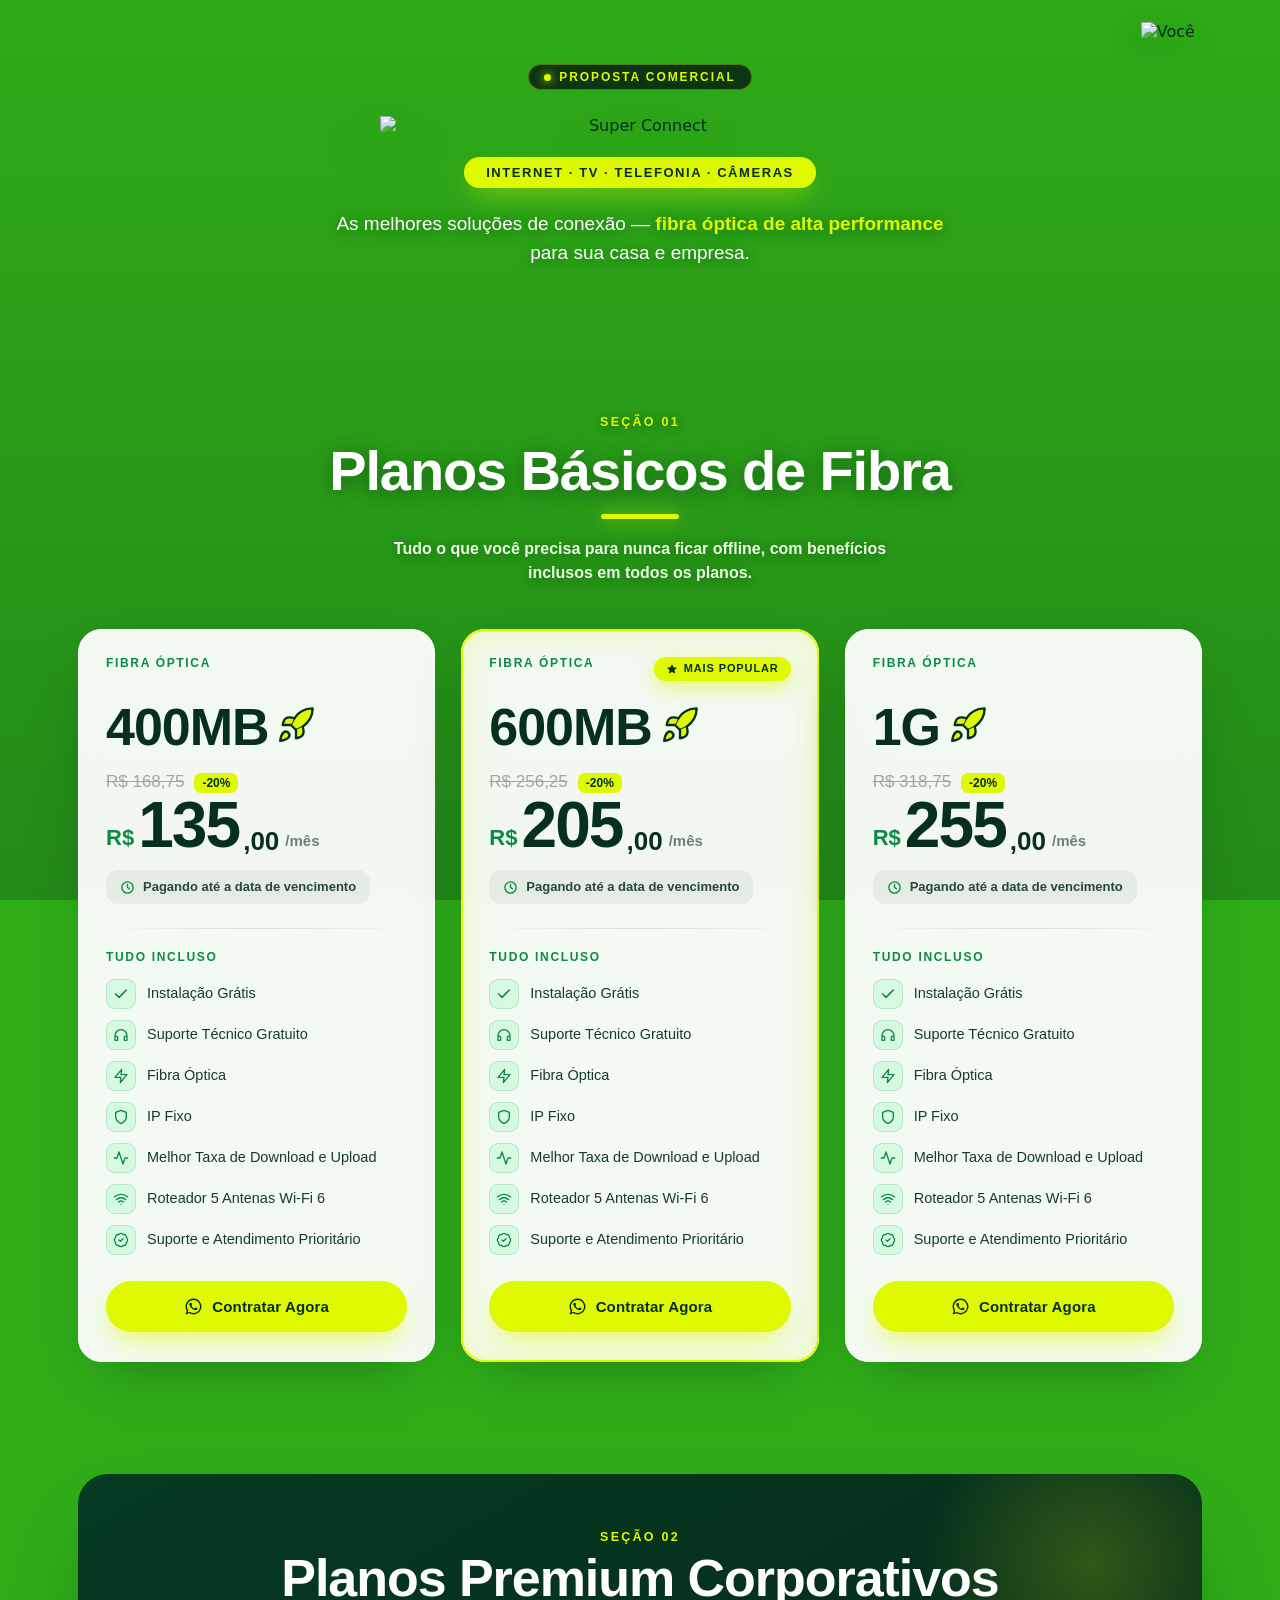
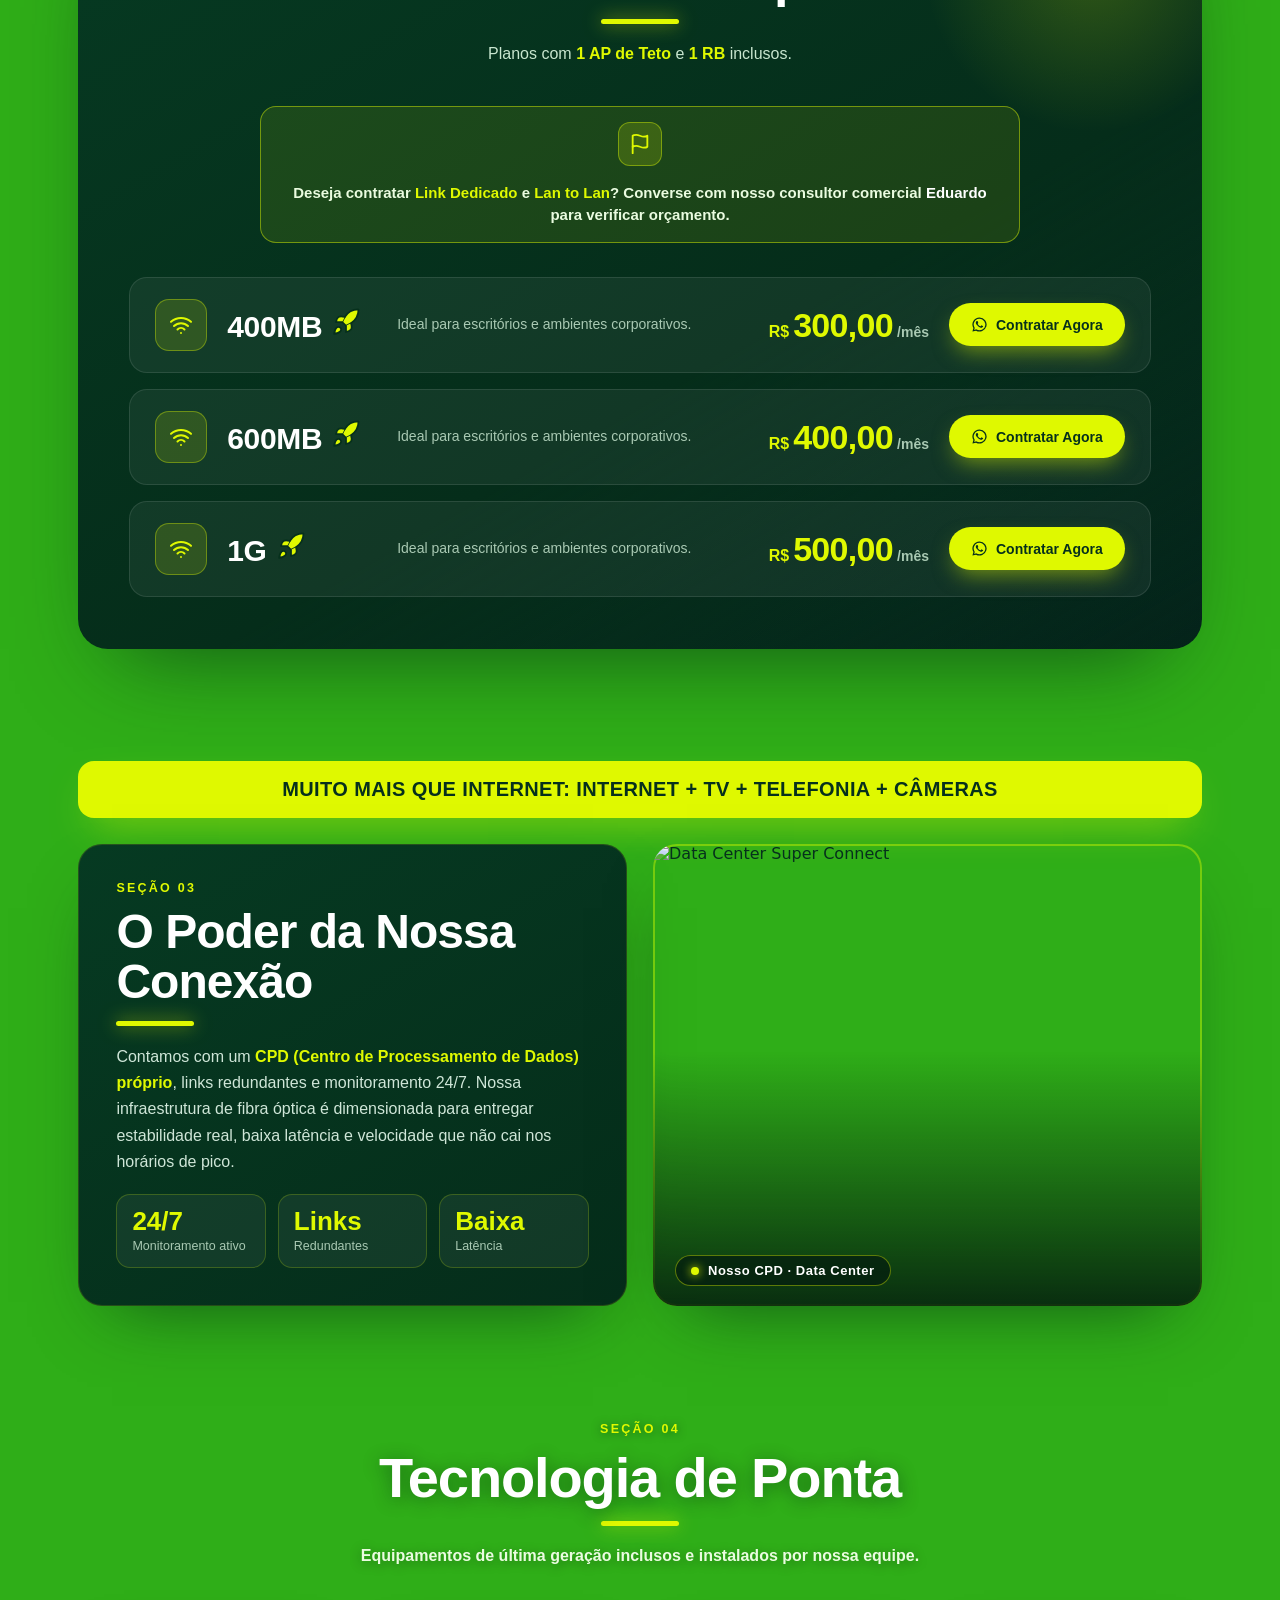
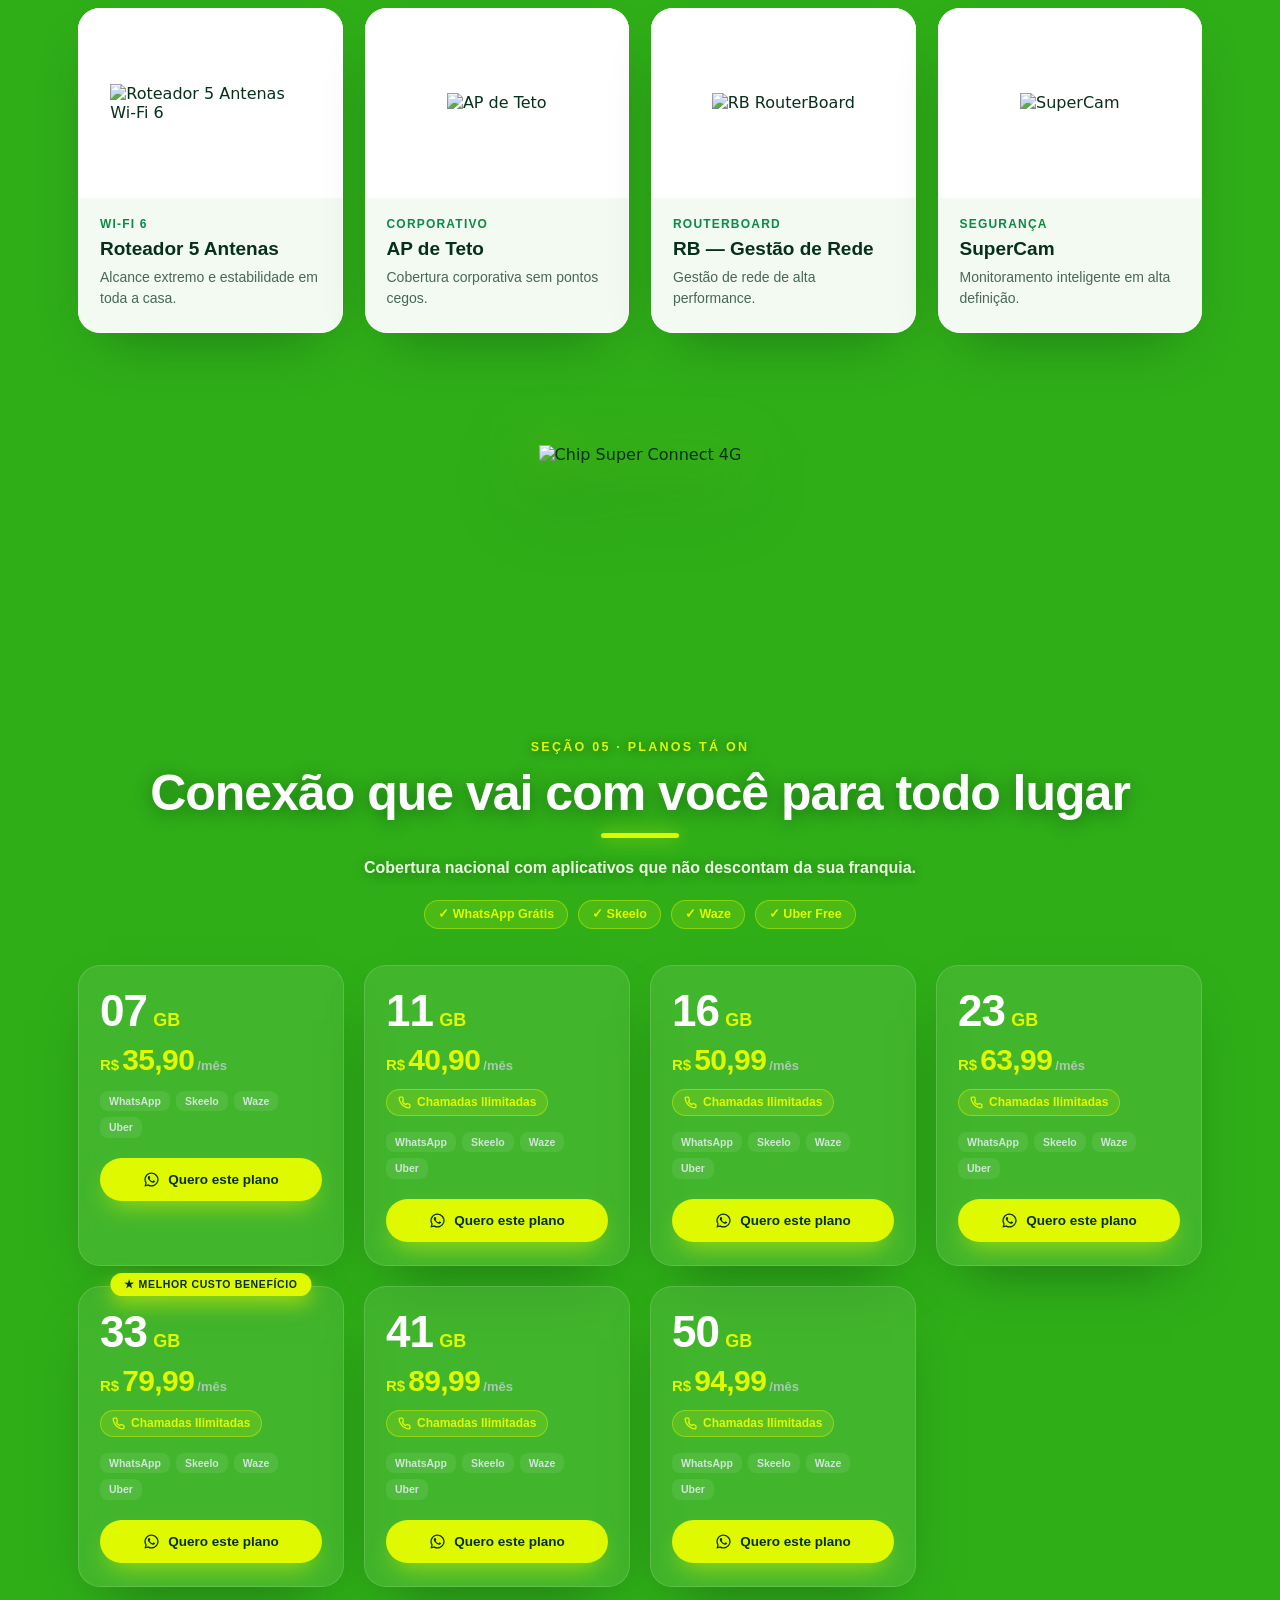
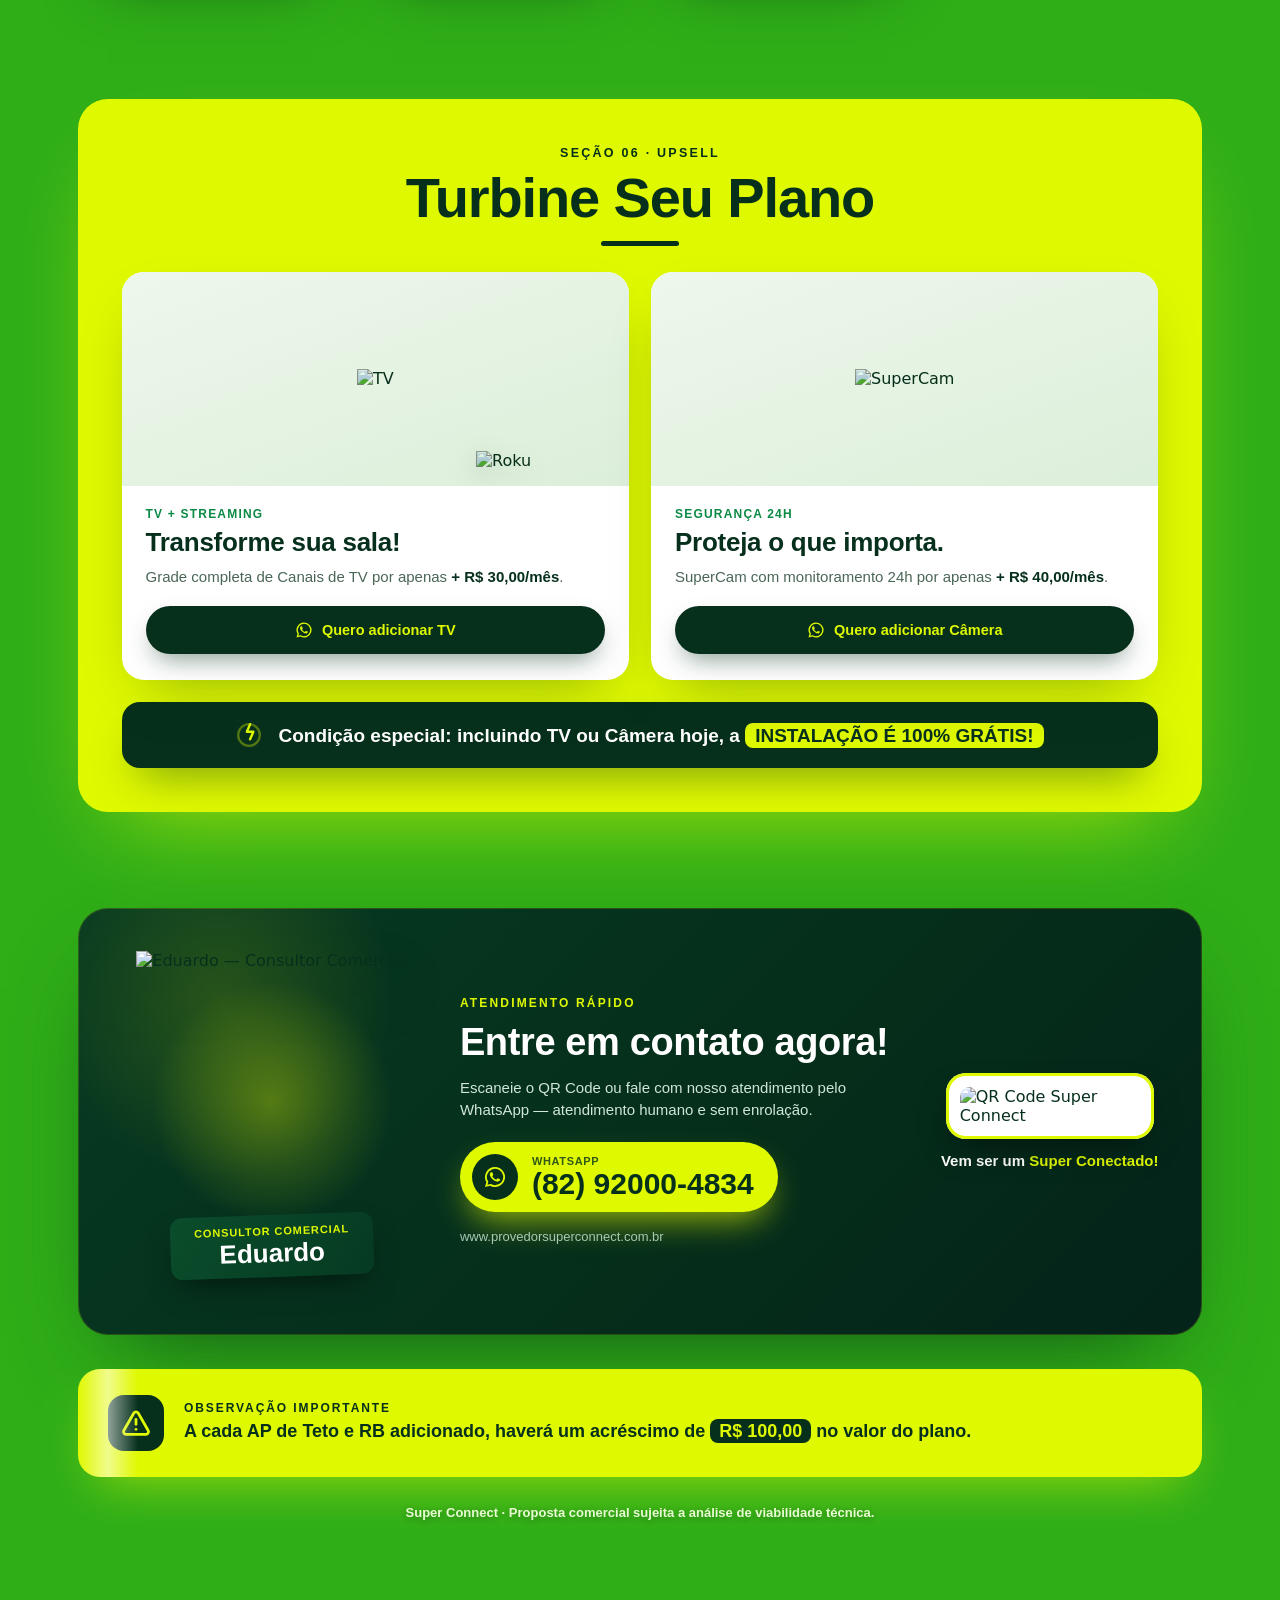
==== commit 92c51d12: "Add files via upload" ====
--- a/index.html
+++ b/index.html
@@ -3,486 +3,356 @@
 <head>
 <meta charset="utf-8">
 <meta name="viewport" content="width=device-width, initial-scale=1">
-<title>Farmácia São Marcos — Sua saúde merece cuidado todos os dias</title>
-<meta name="description" content="Farmácia São Marcos: medicamentos, genéricos, vitaminas, perfumaria e bem-estar com atendimento rápido e preços especiais. Peça pelo WhatsApp.">
+<title>Super Connect — Proposta Comercial</title>
+<meta name="description" content="Super Connect: internet fibra óptica, TV, telefonia e câmeras. Planos residenciais e corporativos com atendimento rápido pelo WhatsApp.">
 <link rel="preconnect" href="https://fonts.googleapis.com">
 <link rel="preconnect" href="https://fonts.gstatic.com" crossorigin>
-<link href="https://fonts.googleapis.com/css2?family=Poppins:wght@400;500;600;700;800&display=swap" rel="stylesheet">
+<link href="https://fonts.googleapis.com/css2?family=Space+Grotesk:wght@500;600;700&family=Manrope:wght@400;500;600;700;800&display=swap" rel="stylesheet">
 <style>
-*{box-sizing:border-box}
-html{scroll-behavior:smooth}
-body{margin:0;font-family:'Poppins',system-ui,sans-serif;color:#2b2c4d;background:#fff;-webkit-font-smoothing:antialiased}
-img{max-width:100%;display:block}
-a{color:#404191;text-decoration:none}
-h1,h2,h3,p,ul{margin:0}
-button{font-family:inherit}
-.wrap{max-width:1240px;margin:0 auto;padding:0 28px}
-@keyframes fadeUp{from{opacity:0;transform:translateY(28px)}to{opacity:1;transform:none}}
-@keyframes fadeIn{from{opacity:0}to{opacity:1}}
-@keyframes floaty{0%,100%{transform:translateY(0)}50%{transform:translateY(-14px)}}
-@keyframes pulseWa{0%{box-shadow:0 0 0 0 rgba(37,211,102,.5)}70%{box-shadow:0 0 0 18px rgba(37,211,102,0)}100%{box-shadow:0 0 0 0 rgba(37,211,102,0)}}
-@keyframes blob{0%,100%{border-radius:42% 58% 63% 37%/42% 42% 58% 58%}50%{border-radius:58% 42% 37% 63%/58% 58% 42% 42%}}
-@keyframes drawerIn{from{transform:translateX(100%)}to{transform:none}}
-@keyframes toastIn{from{opacity:0;transform:translate(-50%,16px)}to{opacity:1;transform:translate(-50%,0)}}
-@keyframes badgePop{0%{transform:scale(.4)}60%{transform:scale(1.25)}100%{transform:scale(1)}}
-@keyframes spin{to{transform:rotate(360deg)}}
-/* header */
-header.hd{position:sticky;top:0;z-index:100;background:linear-gradient(180deg,rgba(255,255,255,.94),rgba(255,255,255,.86));backdrop-filter:blur(16px) saturate(140%);box-shadow:0 4px 24px -12px rgba(64,65,145,.35);border-bottom:1px solid rgba(64,65,145,.08)}
-.hd-bar{display:flex;align-items:center;gap:26px;padding:12px 28px;max-width:1240px;margin:0 auto}
-.hd-logo{height:56px}
-.hd-nav{margin-left:auto;display:flex;align-items:center;gap:26px}
-.hd-nav a{font-weight:600;font-size:15px;color:#404191;padding:6px 0;border-bottom:2px solid transparent;transition:.2s}
-.hd-nav a:hover{color:#F18639;border-color:#F18639}
-.icon-btn{flex:none;width:50px;height:50px;border-radius:14px;border:none;cursor:pointer;background:rgba(64,65,145,.08);color:#404191;display:grid;place-items:center;position:relative;transition:.25s}
-.icon-btn:hover{background:rgba(64,65,145,.16)}
-.cart-badge{position:absolute;top:-6px;right:-6px;min-width:22px;height:22px;padding:0 6px;border-radius:999px;background:#F18639;color:#fff;font-size:12px;font-weight:700;line-height:22px;text-align:center;box-shadow:0 4px 10px -3px rgba(241,134,57,.8);animation:badgePop .3s ease}
-.burger{display:none}
-.cta{flex:none;display:inline-flex;align-items:center;gap:9px;padding:13px 22px;border-radius:999px;background:#F18639;color:#fff;font-weight:700;font-size:15px;box-shadow:0 10px 24px -8px rgba(241,134,57,.6);transition:.25s;border:none;cursor:pointer}
-.cta:hover{background:#404191;transform:translateY(-2px);color:#fff}
-.mnav{display:none;flex-direction:column;gap:2px;padding:10px 20px 16px;border-top:1px solid rgba(64,65,145,.1);background:#fff}
-.mnav.open{display:flex}
-.mnav-link{padding:12px 10px;border-radius:10px;font-weight:600;font-size:15px;color:#404191}
-.mnav-link:hover{background:rgba(64,65,145,.06);color:#F18639}
-/* hero */
-.hero{position:relative;overflow:hidden;background:linear-gradient(160deg,#fff 0%,#f6f7fc 60%,#eef0f9 100%)}
-.hero .b1{position:absolute;top:-120px;right:-80px;width:420px;height:420px;background:rgba(241,134,57,.12);animation:blob 14s ease-in-out infinite;pointer-events:none}
-.hero .b2{position:absolute;bottom:-140px;left:-100px;width:360px;height:360px;background:rgba(64,65,145,.1);animation:blob 16s ease-in-out infinite 1s;pointer-events:none}
-.hero-grid{position:relative;display:grid;grid-template-columns:1.05fr .95fr;gap:56px;align-items:center;padding:80px 28px 90px;max-width:1240px;margin:0 auto}
-.hero-left{animation:fadeUp .8s cubic-bezier(.16,1,.3,1) both}
-.eyebrow-pill{display:inline-flex;align-items:center;gap:8px;padding:8px 16px;border-radius:999px;background:rgba(64,65,145,.08);font-weight:600;font-size:13px;color:#404191}
-.eyebrow-pill span{width:8px;height:8px;border-radius:50%;background:#F18639}
-.hero h1{margin-top:22px;font-weight:800;font-size:clamp(38px,5vw,60px);line-height:1.06;color:#404191;letter-spacing:-.02em;text-wrap:balance}
-.hero h1 em{color:#F18639;font-style:normal}
-.hero-sub{margin-top:22px;max-width:520px;font-size:18px;line-height:1.65;color:#5a5c7a}
-.hero-btns{margin-top:34px;display:flex;flex-wrap:wrap;gap:14px}
-.btn-primary{display:inline-flex;align-items:center;gap:10px;padding:16px 28px;border-radius:999px;background:#F18639;color:#fff;font-weight:700;font-size:16px;box-shadow:0 14px 30px -10px rgba(241,134,57,.6);transition:.25s;border:none;cursor:pointer}
-.btn-primary:hover{background:#404191;transform:translateY(-2px);color:#fff}
-.btn-outline{display:inline-flex;align-items:center;gap:10px;padding:16px 28px;border-radius:999px;background:#fff;color:#404191;font-weight:700;font-size:16px;box-shadow:inset 0 0 0 2px #404191;transition:.25s}
-.btn-outline:hover{background:#404191;color:#fff;transform:translateY(-2px)}
-.stats{margin-top:38px;display:flex;flex-wrap:wrap;gap:28px}
-.stats b{display:block;font-weight:800;font-size:26px;color:#F18639}
-.stats span{display:block;margin-top:4px;font-weight:500;font-size:13px;color:#7a7c96}
-.hero-right{position:relative;animation:fadeIn 1s ease .2s both}
-.hero-right .frame-bg{position:absolute;inset:-18px;border-radius:36px;background:linear-gradient(135deg,rgba(241,134,57,.16),rgba(64,65,145,.14));animation:floaty 7s ease-in-out infinite;pointer-events:none}
-.hero-card{position:relative;padding:12px;background:#fff;border-radius:28px;box-shadow:0 40px 80px -30px rgba(64,65,145,.5)}
-.hero-card img{width:100%;height:auto;border-radius:20px;aspect-ratio:4/5;object-fit:cover}
-.hero-tag{position:absolute;bottom:22px;left:-24px;display:flex;align-items:center;gap:12px;padding:14px 18px;border-radius:16px;background:#fff;box-shadow:0 20px 40px -16px rgba(64,65,145,.5);animation:floaty 6s ease-in-out infinite .5s}
-.hero-tag span.ic{width:42px;height:42px;border-radius:12px;display:grid;place-items:center;background:rgba(64,65,145,.1);color:#404191}
-.hero-tag b{font-weight:700;font-size:14px;color:#404191}
-.hero-tag small{display:block;font-weight:500;font-size:12px;color:#7a7c96}
-/* sections */
-section{scroll-margin-top:90px}
-.sec{padding:84px 28px 20px;max-width:1240px;margin:0 auto}
-.sec-head{text-align:center;max-width:640px;margin:0 auto 46px}
-.sec-eyebrow{font-weight:600;font-size:13px;letter-spacing:.14em;text-transform:uppercase;color:#F18639}
-.sec-head h2{margin-top:14px;font-weight:800;font-size:clamp(28px,3.6vw,42px);line-height:1.1;color:#404191;letter-spacing:-.02em}
-.card{background:#fff;border-radius:22px;box-shadow:0 18px 44px -26px rgba(64,65,145,.4);border:1px solid rgba(64,65,145,.07);transition:.3s}
-.grid{display:grid;gap:24px}
-.g3{grid-template-columns:repeat(auto-fit,minmax(300px,1fr))}
-.g4{grid-template-columns:repeat(auto-fit,minmax(230px,1fr))}
-.dif{display:flex;align-items:flex-start;gap:18px;padding:28px}
-.dif:hover{transform:translateY(-8px);box-shadow:0 30px 60px -26px rgba(64,65,145,.5)}
-.dif-ic{flex:none;width:56px;height:56px;border-radius:16px;display:grid;place-items:center}
-.dif h3{font-weight:700;font-size:18px;color:#404191;margin-bottom:6px}
-.dif p{font-size:14.5px;line-height:1.55;color:#6a6c86}
-.catc{display:flex;flex-direction:column;align-items:center;text-align:center;gap:14px;padding:34px 22px}
-.catc:hover{transform:translateY(-8px);box-shadow:0 28px 56px -24px rgba(241,134,57,.45);border-color:rgba(241,134,57,.4)}
-.cat-ic{width:64px;height:64px;border-radius:50%;display:grid;place-items:center;background:rgba(241,134,57,.12);color:#F18639;transition:.3s}
-.catc:hover .cat-ic{transform:scale(1.08)}
-.cat-l{font-weight:600;font-size:16px;color:#404191}
-/* promo */
-.promo-banner{position:relative;overflow:hidden;border-radius:28px;background:linear-gradient(120deg,#404191,#5658b8);padding:44px clamp(28px,4vw,56px);display:flex;align-items:center;justify-content:space-between;gap:24px;flex-wrap:wrap;box-shadow:0 30px 70px -34px rgba(64,65,145,.7)}
-.promo-banner .blob{position:absolute;top:-60px;right:-30px;width:220px;height:220px;border-radius:50%;background:rgba(241,134,57,.28)}
-.promo-banner .t{position:relative}
-.promo-banner .sec-eyebrow{color:#ffd8bd}
-.promo-banner h2{margin:10px 0 8px;font-weight:800;font-size:clamp(26px,3.4vw,40px);line-height:1.08;color:#fff;letter-spacing:-.02em}
-.promo-banner p{font-size:16px;line-height:1.5;color:#dcdcf2}
-.prodc{display:flex;flex-direction:column;overflow:hidden}
-.prodc:hover{transform:translateY(-8px);box-shadow:0 30px 60px -26px rgba(64,65,145,.5)}
-.prod-img{position:relative;height:190px;display:grid;place-items:center;background:linear-gradient(160deg,#eef0f9,#e3e5f4);color:#a9abcf}
-.prod-badge{position:absolute;top:14px;left:14px;padding:6px 12px;border-radius:999px;background:#F18639;color:#fff;font-weight:700;font-size:12px;box-shadow:0 8px 18px -6px rgba(241,134,57,.6)}
-.prod-ic{width:74px;height:74px;border-radius:20px;display:grid;place-items:center;background:#fff;color:#F18639;box-shadow:0 14px 30px -16px rgba(64,65,145,.5)}
-.prod-body{padding:20px 22px 24px;display:flex;flex-direction:column;flex:1}
-.prod-tag{font-weight:600;font-size:11px;letter-spacing:.1em;text-transform:uppercase;color:#F18639}
-.prod-name{margin:8px 0 14px;font-weight:600;font-size:16px;line-height:1.35;color:#404191}
-.prod-prices{margin-top:auto;display:flex;align-items:baseline;gap:10px}
-.prod-old{font-size:15px;color:#a6a8bf;text-decoration:line-through}
-.prod-new{font-weight:800;font-size:26px;color:#404191}
-.btn-cart{margin-top:16px;width:100%;border:none;cursor:pointer;display:inline-flex;align-items:center;justify-content:center;gap:8px;padding:13px;border-radius:12px;background:#F18639;color:#fff;font-weight:700;font-size:14px;transition:.25s}
-.btn-cart:hover{background:#404191;transform:translateY(-2px)}
-.receita{margin-top:24px;text-align:center;font-size:13px;color:#8a8ca4}
-/* sobre / nossa unidade / instagram (2col) */
-.two{display:grid;grid-template-columns:1fr 1fr;gap:56px;align-items:center;padding:84px 28px;max-width:1240px;margin:0 auto}
-.two.alt{grid-template-columns:.95fr 1.05fr}
-.tint{background:#f6f7fc}
-.two h2{font-weight:800;font-size:clamp(28px,3.6vw,42px);line-height:1.1;color:#404191;letter-spacing:-.02em;margin:14px 0 16px}
-.two p.lead{max-width:520px;font-size:17px;line-height:1.7;color:#5a5c7a}
-.pic-wrap{position:relative}
-.pic-card{position:relative;padding:12px;background:#fff;border-radius:28px;box-shadow:0 36px 80px -34px rgba(64,65,145,.55)}
-.pic-card img{width:100%;height:auto;border-radius:20px;aspect-ratio:5/4;object-fit:cover}
-.pic-wrap .d1{position:absolute;top:-18px;left:-18px;width:130px;height:130px;border-radius:24px;background:rgba(241,134,57,.18);animation:floaty 7s ease-in-out infinite;pointer-events:none}
-.pic-wrap .d2{position:absolute;bottom:-20px;right:-14px;width:110px;height:110px;border-radius:50%;background:rgba(64,65,145,.12);animation:floaty 8s ease-in-out infinite .6s;pointer-events:none}
-.badge-float{position:absolute;bottom:18px;left:32px;display:flex;align-items:center;gap:12px;padding:14px 18px;border-radius:16px;background:#fff;box-shadow:0 20px 40px -16px rgba(64,65,145,.5)}
-.badge-float .ic{width:42px;height:42px;border-radius:12px;display:grid;place-items:center;background:rgba(241,134,57,.14);color:#F18639}
-.badge-float b{font-weight:700;font-size:14px;color:#404191}
-.badge-float small{display:block;font-weight:500;font-size:12px;color:#7a7c96}
-.sobre-grid{display:grid;grid-template-columns:1fr 1fr;gap:14px}
-.sobre-item{display:flex;align-items:center;gap:12px;padding:14px 16px;border-radius:14px;background:#fff;box-shadow:0 12px 30px -20px rgba(64,65,145,.4);font-weight:600;font-size:14.5px;color:#404191}
-.sobre-item .check{flex:none;width:34px;height:34px;border-radius:10px;display:grid;place-items:center;background:rgba(64,65,145,.1);color:#404191}
-.info-row{display:flex;align-items:center;gap:14px;padding:16px 18px;border-radius:14px;background:#fff;box-shadow:0 14px 34px -22px rgba(64,65,145,.4);margin-bottom:12px}
-.info-row .ic{flex:none;width:42px;height:42px;border-radius:12px;display:grid;place-items:center}
-.info-row b{font-weight:700;font-size:14px;color:#404191}
-.info-row small{display:block;font-weight:500;font-size:13.5px;color:#6a6c86}
-/* marcas */
-.marcas-scroll{overflow-x:auto;padding:6px 2px 14px}
-.marcas-row{display:flex;gap:16px;width:max-content;margin:0 auto}
-.marca{flex:none;min-width:150px;height:96px;display:grid;place-items:center;padding:0 24px;border-radius:18px;background:#fff;box-shadow:0 16px 40px -26px rgba(64,65,145,.4);border:1px solid rgba(64,65,145,.07);font-weight:700;font-size:18px;color:#404191;text-align:center;transition:.3s}
-.marca:hover{transform:translateY(-6px);box-shadow:0 26px 50px -24px rgba(241,134,57,.4);color:#F18639}
-/* instagram */
-.ig-grid{display:grid;grid-template-columns:repeat(3,1fr);gap:12px}
-.ig-tile{aspect-ratio:1;border-radius:16px;display:grid;place-items:center;background:linear-gradient(135deg,#f4762e,#404191);color:rgba(255,255,255,.85);box-shadow:0 14px 34px -20px rgba(64,65,145,.5)}
-/* depoimentos */
-.depc{display:flex;flex-direction:column;gap:16px;padding:30px}
-.depc:hover{transform:translateY(-6px);box-shadow:0 30px 60px -26px rgba(64,65,145,.5)}
-.stars{display:flex;gap:3px;color:#F18639}
-.dep-txt{font-size:15.5px;line-height:1.65;color:#5a5c7a}
-.dep-foot{margin-top:auto;display:flex;align-items:center;gap:14px}
-.avatar{flex:none;width:52px;height:52px;border-radius:50%;display:grid;place-items:center;background:linear-gradient(135deg,#F18639,#404191);color:#fff;font-weight:700;font-size:16px}
-.dep-name{font-weight:700;font-size:15px;color:#404191}
-.dep-role{font-weight:500;font-size:13px;color:#8a8ca4}
-/* cta azul */
-.cta-blue{margin-top:84px;background:#404191;position:relative;overflow:hidden}
-.cta-blue .b1{position:absolute;top:-80px;left:-40px;width:300px;height:300px;border-radius:50%;background:rgba(241,134,57,.2)}
-.cta-blue .b2{position:absolute;bottom:-100px;right:-30px;width:260px;height:260px;border-radius:50%;background:rgba(255,255,255,.06)}
-.cta-blue .in{position:relative;max-width:900px;margin:0 auto;padding:76px 28px;text-align:center}
-.cta-blue h2{font-weight:800;font-size:clamp(30px,4vw,48px);line-height:1.1;color:#fff;letter-spacing:-.02em;margin-bottom:16px;text-wrap:balance}
-.cta-blue p{max-width:560px;margin:0 auto 32px;font-size:18px;line-height:1.6;color:#d7d8f0}
-.btn-lg{display:inline-flex;align-items:center;gap:12px;padding:18px 38px;border-radius:999px;background:#F18639;color:#fff;font-weight:700;font-size:18px;box-shadow:0 18px 40px -12px rgba(241,134,57,.7);transition:.25s;border:none;cursor:pointer}
-.btn-lg:hover{transform:translateY(-3px);background:#fff;color:#404191}
-/* footer */
-footer{background:#363775;color:#c9cae6}
-.foot-grid{display:grid;grid-template-columns:1.4fr 1fr 1fr 1.2fr;gap:40px;padding:64px 28px 30px;max-width:1240px;margin:0 auto}
-.foot-logo{background:#fff;display:inline-block;padding:14px 18px;border-radius:16px}
-.foot-logo img{height:52px}
-.foot h4{font-weight:700;font-size:15px;color:#fff;margin-bottom:16px}
-.foot-links{display:flex;flex-direction:column;gap:10px}
-.foot-links a{font-size:14px;color:#c9cae6}
-.foot-links a:hover{color:#F18639}
-.foot-contact{display:flex;flex-direction:column;gap:14px;font-size:14px;line-height:1.45;color:#c9cae6}
-.foot-contact a{color:#c9cae6}
-.foot-contact a:hover{color:#F18639}
-.foot-contact .r{display:flex;align-items:flex-start;gap:10px}
-.foot-map{border-radius:16px;overflow:hidden;height:180px;box-shadow:0 16px 34px -18px rgba(0,0,0,.5)}
-.foot-map iframe{border:0;width:100%;height:100%}
-.foot-copy{border-top:1px solid rgba(255,255,255,.1)}
-.foot-copy div{max-width:1240px;margin:0 auto;padding:22px 28px;text-align:center;font-size:13px;color:#9a9bc4}
-/* float wa */
-.float-wa{position:fixed;bottom:26px;right:26px;z-index:200;width:62px;height:62px;border-radius:50%;display:grid;place-items:center;background:#25D366;color:#fff;box-shadow:0 14px 30px -8px rgba(37,211,102,.7);animation:pulseWa 2.4s ease-in-out infinite;transition:.25s}
-.float-wa:hover{transform:scale(1.08);color:#fff}
-/* toast */
-#toast{position:fixed;bottom:100px;left:50%;transform:translateX(-50%);z-index:400;display:none;align-items:center;gap:10px;padding:14px 22px;border-radius:999px;background:#404191;color:#fff;font-weight:600;font-size:14px;box-shadow:0 16px 34px -12px rgba(64,65,145,.6)}
-#toast.show{display:flex;animation:toastIn .3s ease}
-/* drawer */
-#overlay{position:fixed;inset:0;z-index:300;background:rgba(24,25,60,.5);backdrop-filter:blur(2px);display:none;animation:fadeIn .25s ease}
-#overlay.show{display:block}
-.drawer{position:fixed;top:0;right:0;z-index:301;height:100%;width:min(430px,100vw);background:#fff;box-shadow:-24px 0 70px -24px rgba(64,65,145,.6);display:none;flex-direction:column}
-.drawer.show{display:flex;animation:drawerIn .32s cubic-bezier(.16,1,.3,1)}
-.dr-head{flex:none;display:flex;align-items:center;gap:12px;padding:20px 22px;border-bottom:1px solid rgba(64,65,145,.1)}
-.dr-head .ic{width:40px;height:40px;border-radius:12px;display:grid;place-items:center;background:rgba(64,65,145,.1);color:#404191}
-.dr-head h3{font-weight:700;font-size:18px;color:#404191}
-.dr-close{margin-left:auto;width:38px;height:38px;border:none;cursor:pointer;border-radius:10px;background:rgba(64,65,145,.06);color:#404191;display:grid;place-items:center}
-.dr-close:hover{background:rgba(241,134,57,.14);color:#F18639}
-.dr-body{flex:1;overflow-y:auto;padding:6px 22px}
-.dr-foot{flex:none;padding:18px 22px;border-top:1px solid rgba(64,65,145,.1);box-shadow:0 -10px 24px -18px rgba(64,65,145,.5)}
-.empty{min-height:340px;display:flex;flex-direction:column;align-items:center;justify-content:center;text-align:center;gap:16px}
-.empty .ic{width:96px;height:96px;border-radius:50%;display:grid;place-items:center;background:rgba(64,65,145,.07);color:#b9bad6}
-.empty b{font-weight:600;font-size:17px;color:#404191}
-.empty p{max-width:240px;font-size:14px;line-height:1.5;color:#8a8ca4}
-.ci{display:flex;gap:14px;padding:16px 0;border-bottom:1px solid rgba(64,65,145,.08)}
-.ci-ic{flex:none;width:56px;height:56px;border-radius:12px;display:grid;place-items:center;background:rgba(241,134,57,.12);color:#F18639}
-.ci-main{flex:1;min-width:0}
-.ci-name{font-weight:600;font-size:14px;line-height:1.35;color:#404191}
-.ci-unit{margin-top:2px;font-weight:500;font-size:13px;color:#8a8ca4}
-.ci-controls{margin-top:10px;display:flex;align-items:center;gap:10px}
-.qty{display:inline-flex;align-items:center;gap:2px;border:1.5px solid rgba(64,65,145,.16);border-radius:999px;padding:3px}
-.qty button{width:28px;height:28px;border:none;cursor:pointer;border-radius:50%;background:transparent;color:#404191;font-weight:700;font-size:18px;display:grid;place-items:center}
-.qty button:hover{background:rgba(64,65,145,.1)}
-.qty span{min-width:24px;text-align:center;font-weight:700;font-size:14px;color:#404191}
-.rm{border:none;cursor:pointer;background:transparent;color:#c85b5b;font-weight:600;font-size:12.5px;display:inline-flex;align-items:center;gap:5px}
-.rm:hover{color:#a3352f}
-.ci-sub{flex:none;font-weight:800;font-size:15px;color:#404191}
-.sum-row{display:flex;align-items:center;justify-content:space-between;margin-bottom:8px}
-.sum-row .k{font-weight:500;font-size:13.5px;color:#8a8ca4}
-.sum-row .v{font-weight:700;font-size:13.5px;color:#404191}
-.tot-row{display:flex;align-items:baseline;justify-content:space-between;margin-bottom:14px}
-.tot-row .k{font-weight:600;font-size:15px;color:#6a6c86}
-.tot-row .v{font-weight:800;font-size:26px;color:#404191}
-.btn-finish{width:100%;border:none;cursor:pointer;padding:16px;border-radius:14px;background:#F18639;color:#fff;font-weight:700;font-size:16px;box-shadow:0 14px 30px -10px rgba(241,134,57,.6);transition:.25s}
-.btn-finish:hover{background:#404191;transform:translateY(-2px)}
-.btn-clear{width:100%;margin-top:10px;border:none;cursor:pointer;padding:12px;border-radius:12px;background:transparent;color:#c85b5b;font-weight:600;font-size:13.5px;display:inline-flex;align-items:center;justify-content:center;gap:7px;transition:.2s}
-.btn-clear:hover{background:rgba(200,91,91,.08)}
-.f-back{border:none;cursor:pointer;background:transparent;color:#404191;font-weight:600;font-size:13px;display:inline-flex;align-items:center;gap:6px;margin-bottom:16px}
-.f-back:hover{color:#F18639}
-.fg{margin-bottom:14px}
-.fg label{display:block;font-weight:600;font-size:12.5px;color:#404191;margin-bottom:6px}
-.fg input,.fg textarea{width:100%;padding:12px 14px;border-radius:12px;border:1.5px solid rgba(64,65,145,.18);font-family:inherit;font-size:14px;color:#2b2c4d;background:#fff;outline:none;transition:border-color .2s}
-.fg input:focus,.fg textarea:focus{border-color:#F18639}
-.fg input[readonly]{background:#f6f7fc;color:#6a6c86}
-.frow{display:grid;gap:12px;margin-bottom:14px}
-.frow.a{grid-template-columns:1fr 1.3fr}
-.frow.b{grid-template-columns:1.6fr 1fr}
-.cep-wrap{position:relative}
-.cep-spin{position:absolute;right:12px;top:50%;transform:translateY(-50%);width:18px;height:18px;border:2px solid rgba(64,65,145,.25);border-top-color:#F18639;border-radius:50%;animation:spin .7s linear infinite;display:none}
-.cep-spin.show{display:block}
-.pags{display:flex;gap:8px;flex-wrap:wrap}
-.pag{flex:1;min-width:92px;border-radius:12px;padding:12px 10px;cursor:pointer;font-weight:600;font-size:13px;text-align:center;border:1.5px solid rgba(64,65,145,.18);background:#fff;color:#404191;transition:.2s}
-.pag.sel{border-color:#F18639;background:rgba(241,134,57,.12);color:#F18639}
-.err{margin-top:6px;padding:11px 14px;border-radius:10px;background:rgba(200,91,91,.1);color:#b0453f;font-weight:600;font-size:12.5px;display:none}
-.err.show{display:block}
-.btn-send{width:100%;border:none;cursor:pointer;display:inline-flex;align-items:center;justify-content:center;gap:10px;padding:16px;border-radius:14px;background:#25D366;color:#fff;font-weight:700;font-size:16px;box-shadow:0 14px 30px -10px rgba(37,211,102,.6);transition:.25s}
-.btn-send:hover{transform:translateY(-2px)}
-@media(max-width:1024px){
- .hd-nav{display:none}
- .burger{display:grid}
- .hero-grid{grid-template-columns:1fr;gap:44px;padding-top:56px;padding-bottom:60px}
- .two,.two.alt{grid-template-columns:1fr;gap:40px}
-}
-@media(max-width:600px){
- .cta-label{display:none}
- .wrap,.hd-bar,.hero-grid,.sec,.two,.foot-grid{padding-left:18px;padding-right:18px}
- .sobre-grid{grid-template-columns:1fr}
- .hero-tag{left:0}
-}
+  *{box-sizing:border-box}
+  html,body{margin:0}
+  body{background:#2fae18;font-family:'Manrope',system-ui,sans-serif;color:#06301c;-webkit-font-smoothing:antialiased}
+  a{color:#06301c;text-decoration:none}
+  a:hover{color:#04160d}
+  @keyframes scFadeUp{from{opacity:0;transform:translateY(26px)}to{opacity:1;transform:none}}
+  @keyframes scPulse{0%,100%{opacity:.55;transform:scale(1)}50%{opacity:1;transform:scale(1.015)}}
+  @keyframes scSheen{0%{transform:translateX(-120%)}60%,100%{transform:translateX(320%)}}
+  @keyframes scFly{
+    0%{transform:translateX(-32vw) translateY(0);opacity:0}
+    8%{opacity:1}
+    50%{transform:translateX(44vw) translateY(-12px)}
+    92%{opacity:1}
+    100%{transform:translateX(126vw) translateY(0);opacity:0}
+  }
+  @keyframes scFloatSelo{0%,100%{transform:translateY(0) rotate(-3deg)}50%{transform:translateY(-14px) rotate(3deg)}}
+  @keyframes scBreath{0%,100%{transform:scale(1)}50%{transform:scale(1.025)}}
+  @keyframes scBlink{0%,90%{transform:scaleY(0)}93%{transform:scaleY(1)}96%{transform:scaleY(1)}99%,100%{transform:scaleY(0)}}
+  @keyframes scFloatIcon{0%,100%{transform:translateY(0)}50%{transform:translateY(-7px)}}
+  @keyframes scFloatChip{0%,100%{transform:translateY(0) rotate(-5deg)}50%{transform:translateY(-20px) rotate(-1deg)}}
+  @keyframes scGlow{0%,100%{box-shadow:0 0 0 2px #dff900,0 0 22px rgba(223,249,0,.5)}50%{box-shadow:0 0 0 2px #dff900,0 0 40px rgba(223,249,0,.85)}}
+  @media print{
+    @page{ margin:12mm; }
+    *{ animation:none!important; -webkit-print-color-adjust:exact; print-color-adjust:exact; }
+    .sc-root{ overflow:visible!important; min-height:0!important; background-attachment:scroll!important; }
+    .sc-print-hide{ display:none!important; }
+    section{ page-break-inside:avoid; }
+  }
 </style>
 </head>
 <body>
-
-<header class="hd">
-  <div class="hd-bar">
-    <a href="#inicio"><img class="hd-logo" src="https://i.imgur.com/vm6RYb8.png" alt="Farmácia São Marcos"></a>
-    <nav class="hd-nav"><a href="#inicio">Início</a><a href="#categorias">Medicamentos</a><a href="#categorias">Perfumaria</a><a href="#categorias">Genéricos</a><a href="#promocoes">Promoções</a><a href="#sobre">Convênios</a><a href="#contato">Contato</a></nav>
-    <button class="icon-btn" aria-label="Carrinho" onclick="openCart()"><svg width="23" height="23" viewBox="0 0 24 24" fill="none" stroke="currentColor" stroke-width="2" stroke-linecap="round" stroke-linejoin="round"><circle cx="9" cy="21" r="1"/><circle cx="20" cy="21" r="1"/><path d="M1 1h4l2.68 13.39a2 2 0 0 0 2 1.61h9.72a2 2 0 0 0 2-1.61L23 6H6"/></svg><span class="cart-badge" id="badge" style="display:none">0</span></button>
-    <button class="icon-btn burger" aria-label="Menu" onclick="toggleMenu()"><svg width="24" height="24" viewBox="0 0 24 24" fill="none" stroke="currentColor" stroke-width="2" stroke-linecap="round" stroke-linejoin="round"><line x1="3" x2="21" y1="6" y2="6"/><line x1="3" x2="21" y1="12" y2="12"/><line x1="3" x2="21" y1="18" y2="18"/></svg></button>
-    <a class="cta" href="https://wa.me/558299269126?text=Ol%C3%A1!%20Gostaria%20de%20receber%20atendimento%20da%20Farm%C3%A1cia%20S%C3%A3o%20Marcos." target="_blank" rel="noopener"><svg width="19" height="19" viewBox="0 0 24 24" fill="currentColor"><path d="M12 2a10 10 0 0 0-8.6 15.06L2 22l5.06-1.33A10 10 0 1 0 12 2zm0 18.2a8.2 8.2 0 0 1-4.18-1.14l-.3-.18-3 .79.8-2.92-.2-.31A8.2 8.2 0 1 1 12 20.2zm4.71-6.1c-.26-.13-1.53-.75-1.76-.84-.24-.09-.41-.13-.58.13-.17.26-.67.83-.82 1-.15.17-.3.19-.56.06-.26-.13-1.09-.4-2.08-1.28-.77-.68-1.29-1.53-1.44-1.79-.15-.26-.02-.4.11-.53.12-.12.26-.3.39-.46.13-.15.17-.26.26-.44.09-.17.04-.33-.02-.46-.07-.13-.58-1.4-.8-1.92-.21-.5-.42-.43-.58-.44h-.5c-.17 0-.44.06-.67.31-.23.26-.88.86-.88 2.1 0 1.24.9 2.43 1.03 2.6.13.17 1.78 2.72 4.32 3.81.6.26 1.07.42 1.44.53.6.19 1.16.16 1.59.1.49-.07 1.53-.62 1.74-1.23.22-.6.22-1.12.15-1.23-.06-.11-.24-.17-.5-.3z"/></svg><span class="cta-label">Fale no WhatsApp</span></a>
-  </div>
-  <div class="mnav" id="mnav"><a href="#inicio" class="mnav-link" onclick="closeMenu()">Início</a><a href="#categorias" class="mnav-link" onclick="closeMenu()">Medicamentos</a><a href="#categorias" class="mnav-link" onclick="closeMenu()">Perfumaria</a><a href="#categorias" class="mnav-link" onclick="closeMenu()">Genéricos</a><a href="#promocoes" class="mnav-link" onclick="closeMenu()">Promoções</a><a href="#sobre" class="mnav-link" onclick="closeMenu()">Convênios</a><a href="#contato" class="mnav-link" onclick="closeMenu()">Contato</a></div>
-</header>
-
-<section class="hero" id="inicio">
-  <div class="b1"></div><div class="b2"></div>
-  <div class="hero-grid">
-    <div class="hero-left">
-      <span class="eyebrow-pill"><span></span>Sua farmácia de confiança</span>
-      <h1>Sua saúde merece cuidado <em>todos os dias.</em></h1>
-      <p class="hero-sub">Medicamentos, perfumaria, genéricos, vitaminas e muito mais com atendimento rápido, preços especiais e a confiança que você merece.</p>
-      <div class="hero-btns">
-        <a class="btn-primary" href="https://wa.me/558299269126?text=Ol%C3%A1!%20Gostaria%20de%20receber%20atendimento%20da%20Farm%C3%A1cia%20S%C3%A3o%20Marcos." target="_blank" rel="noopener"><svg width="20" height="20" viewBox="0 0 24 24" fill="currentColor"><path d="M12 2a10 10 0 0 0-8.6 15.06L2 22l5.06-1.33A10 10 0 1 0 12 2zm0 18.2a8.2 8.2 0 0 1-4.18-1.14l-.3-.18-3 .79.8-2.92-.2-.31A8.2 8.2 0 1 1 12 20.2zm4.71-6.1c-.26-.13-1.53-.75-1.76-.84-.24-.09-.41-.13-.58.13-.17.26-.67.83-.82 1-.15.17-.3.19-.56.06-.26-.13-1.09-.4-2.08-1.28-.77-.68-1.29-1.53-1.44-1.79-.15-.26-.02-.4.11-.53.12-.12.26-.3.39-.46.13-.15.17-.26.26-.44.09-.17.04-.33-.02-.46-.07-.13-.58-1.4-.8-1.92-.21-.5-.42-.43-.58-.44h-.5c-.17 0-.44.06-.67.31-.23.26-.88.86-.88 2.1 0 1.24.9 2.43 1.03 2.6.13.17 1.78 2.72 4.32 3.81.6.26 1.07.42 1.44.53.6.19 1.16.16 1.59.1.49-.07 1.53-.62 1.74-1.23.22-.6.22-1.12.15-1.23-.06-.11-.24-.17-.5-.3z"/></svg>Comprar pelo WhatsApp</a>
-        <a class="btn-outline" href="#promocoes">Ver Promoções</a>
-      </div>
-      <div class="stats">
-        <div><b>+280 mil</b><span>clientes atendidos por toda a região</span></div>
-        <div><b>30 min</b><span>entrega expressa</span></div>
-        <div><b>100%</b><span>produtos originais</span></div>
-      </div>
-    </div>
-    <div class="hero-right">
-      <div class="frame-bg"></div>
-      <div class="hero-card"><img src="https://i.imgur.com/RrRcM0Q.jpeg" alt="Fachada da Farmácia São Marcos"></div>
-      <div class="hero-tag"><span class="ic"><svg width="22" height="22" viewBox="0 0 24 24" fill="none" stroke="currentColor" stroke-width="2" stroke-linecap="round" stroke-linejoin="round"><path d="M22 12h-4l-3 9L9 3l-3 9H2"/></svg></span><div><b>Atendimento</b><small>humanizado e rápido</small></div></div>
+<div class="sc-root" style="position:relative;overflow:hidden;min-height:100%;background:linear-gradient(rgba(35,150,15,.12),rgba(6,45,26,.28)),url('assets/fundo-ead.png');background-size:cover;background-position:center;background-attachment:fixed">
+
+  <!-- ===== HERO ===== -->
+  <div style="position:relative;overflow:hidden">
+    <!-- Selo VOCÊ flutuante -->
+    <img src="assets/selo-voce-lime.png" alt="Você" style="position:absolute;top:22px;right:24px;width:clamp(88px,9vw,138px);height:auto;z-index:4;pointer-events:none;filter:drop-shadow(0 6px 16px rgba(0,40,15,.35));animation:scFloatSelo 4.6s ease-in-out infinite"/>
+
+    <!-- Robô voando (nítido, com rastro de velocidade) -->
+    <img src="assets/robo.png" alt="" aria-hidden="true" class="sc-print-hide" style="position:absolute;top:56px;left:0;width:clamp(280px,32vw,480px);height:auto;z-index:100;pointer-events:none;filter:drop-shadow(-28px 0 12px rgba(0,45,18,.55)) drop-shadow(-56px 0 26px rgba(0,45,18,.34)) drop-shadow(-88px 0 38px rgba(0,45,18,.16));animation:scFly 13s linear infinite"/>
+
+    <div style="position:relative;z-index:3;max-width:1180px;margin:0 auto;padding:64px 28px 84px;text-align:center">
+      <header style="animation:scFadeUp .8s cubic-bezier(.16,1,.3,1) both">
+        <span style="display:inline-flex;align-items:center;gap:8px;padding:7px 16px;border-radius:999px;background:rgba(4,30,16,.82);box-shadow:inset 0 0 0 1px rgba(223,249,0,.35);font:600 12px/1 'Space Grotesk',sans-serif;letter-spacing:.16em;text-transform:uppercase;color:#dff900">
+          <span style="width:7px;height:7px;border-radius:50%;background:#dff900;box-shadow:0 0 10px #dff900"></span>Proposta Comercial
+        </span>
+        <div style="margin:26px auto 0;max-width:520px">
+          <img src="assets/super-logo-main.png" alt="Super Connect" style="display:block;width:100%;height:auto;filter:drop-shadow(0 14px 30px rgba(0,40,15,.35))"/>
+        </div>
+        <h1 style="position:absolute;width:1px;height:1px;overflow:hidden;clip:rect(0 0 0 0)">Super Connect — Proposta Comercial</h1>
+        <div style="margin:22px auto 0;display:inline-flex;align-items:center;padding:9px 22px;border-radius:999px;background:#dff900;box-shadow:0 12px 26px -8px rgba(223,249,0,.6);font:700 13px/1 'Space Grotesk',sans-serif;letter-spacing:.12em;text-transform:uppercase;color:#06301c">Internet · TV · Telefonia · Câmeras</div>
+        <p style="margin:22px auto 0;max-width:640px;font:500 19px/1.5 'Manrope',sans-serif;color:#fff;text-shadow:0 2px 14px rgba(0,40,20,.45);text-wrap:pretty">
+          As melhores soluções de conexão — <span style="color:#dff900;font-weight:800">fibra óptica de alta performance</span> para sua casa e empresa.
+        </p>
+      </header>
     </div>
   </div>
-</section>
-
-<section class="sec">
-  <div class="sec-head"><span class="sec-eyebrow">Por que a São Marcos</span><h2>Cuidado completo em cada detalhe</h2></div>
-  <div class="grid g3"><div class="card dif"><span class="dif-ic" style="background:rgba(241,134,57,.12);color:#F18639"><svg width="26" height="26" viewBox="0 0 24 24" fill="none" stroke="currentColor" stroke-width="2" stroke-linecap="round" stroke-linejoin="round"><path d="M3 3h18v4H3z"/><path d="M5 7v13a1 1 0 0 0 1 1h12a1 1 0 0 0 1-1V7"/><path d="M10 12h4"/></svg></span><div><h3>Grande variedade</h3><p>Amplo estoque de medicamentos e produtos de saúde sempre disponíveis.</p></div></div><div class="card dif"><span class="dif-ic" style="background:rgba(64,65,145,.1);color:#404191"><svg width="26" height="26" viewBox="0 0 24 24" fill="none" stroke="currentColor" stroke-width="2" stroke-linecap="round" stroke-linejoin="round"><path d="M5 18H3V6a1 1 0 0 1 1-1h10v13h-4"/><path d="M14 9h4l3 3v6h-3"/><circle cx="7" cy="18" r="2"/><circle cx="17" cy="18" r="2"/></svg></span><div><h3>Entrega rápida</h3><p>Receba seus itens em casa com agilidade e total segurança.</p></div></div><div class="card dif"><span class="dif-ic" style="background:rgba(241,134,57,.12);color:#F18639"><svg width="26" height="26" viewBox="0 0 24 24" fill="none" stroke="currentColor" stroke-width="2" stroke-linecap="round" stroke-linejoin="round"><path d="M17 21v-2a4 4 0 0 0-4-4H5a4 4 0 0 0-4 4v2"/><circle cx="9" cy="7" r="4"/><path d="M23 21v-2a4 4 0 0 0-3-3.87"/><path d="M16 3.13a4 4 0 0 1 0 7.75"/></svg></span><div><h3>Atendimento humanizado</h3><p>Uma equipe atenciosa pronta para orientar você com cuidado.</p></div></div><div class="card dif"><span class="dif-ic" style="background:rgba(64,65,145,.1);color:#404191"><svg width="26" height="26" viewBox="0 0 24 24" fill="none" stroke="currentColor" stroke-width="2" stroke-linecap="round" stroke-linejoin="round"><path d="M3 10h18M7 15h4"/><rect x="3" y="5" width="18" height="14" rx="2"/></svg></span><div><h3>Convênios aceitos</h3><p>Trabalhamos com os principais convênios e programas de desconto.</p></div></div><div class="card dif"><span class="dif-ic" style="background:rgba(241,134,57,.12);color:#F18639"><svg width="26" height="26" viewBox="0 0 24 24" fill="none" stroke="currentColor" stroke-width="2" stroke-linecap="round" stroke-linejoin="round"><path d="M12 22s8-4 8-10V5l-8-3-8 3v7c0 6 8 10 8 10z"/><path d="m9 12 2 2 4-4"/></svg></span><div><h3>Produtos originais</h3><p>Somente itens de procedência garantida e laboratórios confiáveis.</p></div></div><div class="card dif"><span class="dif-ic" style="background:rgba(64,65,145,.1);color:#404191"><svg width="26" height="26" viewBox="0 0 24 24" fill="none" stroke="currentColor" stroke-width="2" stroke-linecap="round" stroke-linejoin="round"><path d="M3 9l1-5h16l1 5"/><path d="M4 9v11a1 1 0 0 0 1 1h14a1 1 0 0 0 1-1V9"/><path d="M9 21v-6h6v6"/></svg></span><div><h3>Loja física</h3><p>Visite nossa loja e conte com um atendimento presencial de qualidade.</p></div></div></div>
-</section>
-
-<section class="sec" id="categorias">
-  <div class="sec-head"><span class="sec-eyebrow">Navegue por categoria</span><h2>Tudo o que você precisa em um só lugar</h2></div>
-  <div class="grid g4"><a href="https://wa.me/558299269126?text=Ol%C3%A1!%20Gostaria%20de%20receber%20atendimento%20da%20Farm%C3%A1cia%20S%C3%A3o%20Marcos." target="_blank" rel="noopener" class="card catc"><span class="cat-ic"><svg width="30" height="30" viewBox="0 0 24 24" fill="none" stroke="currentColor" stroke-width="1.9" stroke-linecap="round" stroke-linejoin="round"><path d="M10.5 20.5 3.5 13.5a5 5 0 0 1 7-7l7 7a5 5 0 0 1-7 7z"/><path d="m8.5 8.5 7 7"/></svg></span><span class="cat-l">Medicamentos</span></a><a href="https://wa.me/558299269126?text=Ol%C3%A1!%20Gostaria%20de%20receber%20atendimento%20da%20Farm%C3%A1cia%20S%C3%A3o%20Marcos." target="_blank" rel="noopener" class="card catc"><span class="cat-ic"><svg width="30" height="30" viewBox="0 0 24 24" fill="none" stroke="currentColor" stroke-width="1.9" stroke-linecap="round" stroke-linejoin="round"><path d="M19 8.71 12 2 5 8.71"/><path d="M5 8.71V19a1 1 0 0 0 1 1h12a1 1 0 0 0 1-1V8.71"/><path d="M9 22V12h6v10"/></svg></span><span class="cat-l">Genéricos</span></a><a href="https://wa.me/558299269126?text=Ol%C3%A1!%20Gostaria%20de%20receber%20atendimento%20da%20Farm%C3%A1cia%20S%C3%A3o%20Marcos." target="_blank" rel="noopener" class="card catc"><span class="cat-ic"><svg width="30" height="30" viewBox="0 0 24 24" fill="none" stroke="currentColor" stroke-width="1.9" stroke-linecap="round" stroke-linejoin="round"><path d="M8 2h8"/><path d="M9 2v3a5 5 0 0 0 3 4.58A5 5 0 0 0 15 5V2"/><path d="M12 12v6"/><path d="M9 22h6"/></svg></span><span class="cat-l">Vitaminas</span></a><a href="https://wa.me/558299269126?text=Ol%C3%A1!%20Gostaria%20de%20receber%20atendimento%20da%20Farm%C3%A1cia%20S%C3%A3o%20Marcos." target="_blank" rel="noopener" class="card catc"><span class="cat-ic"><svg width="30" height="30" viewBox="0 0 24 24" fill="none" stroke="currentColor" stroke-width="1.9" stroke-linecap="round" stroke-linejoin="round"><path d="M6 8h9a2 2 0 0 1 2 2v9a2 2 0 0 1-2 2H6a2 2 0 0 1-2-2v-9a2 2 0 0 1 2-2z"/><path d="M9 8V5a1 1 0 0 1 1-1h1a1 1 0 0 1 1 1v3"/></svg></span><span class="cat-l">Perfumaria</span></a><a href="https://wa.me/558299269126?text=Ol%C3%A1!%20Gostaria%20de%20receber%20atendimento%20da%20Farm%C3%A1cia%20S%C3%A3o%20Marcos." target="_blank" rel="noopener" class="card catc"><span class="cat-ic"><svg width="30" height="30" viewBox="0 0 24 24" fill="none" stroke="currentColor" stroke-width="1.9" stroke-linecap="round" stroke-linejoin="round"><path d="M12 2a7 7 0 0 0-7 7c0 5 7 13 7 13s7-8 7-13a7 7 0 0 0-7-7z"/><circle cx="12" cy="9" r="3"/></svg></span><span class="cat-l">Dermocosméticos</span></a><a href="https://wa.me/558299269126?text=Ol%C3%A1!%20Gostaria%20de%20receber%20atendimento%20da%20Farm%C3%A1cia%20S%C3%A3o%20Marcos." target="_blank" rel="noopener" class="card catc"><span class="cat-ic"><svg width="30" height="30" viewBox="0 0 24 24" fill="none" stroke="currentColor" stroke-width="1.9" stroke-linecap="round" stroke-linejoin="round"><path d="M9 12a5 5 0 0 0 6 0"/><path d="M9 9h.01M15 9h.01"/><circle cx="12" cy="12" r="9"/></svg></span><span class="cat-l">Infantil</span></a><a href="https://wa.me/558299269126?text=Ol%C3%A1!%20Gostaria%20de%20receber%20atendimento%20da%20Farm%C3%A1cia%20S%C3%A3o%20Marcos." target="_blank" rel="noopener" class="card catc"><span class="cat-ic"><svg width="30" height="30" viewBox="0 0 24 24" fill="none" stroke="currentColor" stroke-width="1.9" stroke-linecap="round" stroke-linejoin="round"><path d="M7 22h10"/><path d="M7 10h10v6a5 5 0 0 1-10 0z"/><path d="M9 10V4a1 1 0 0 1 1-1h4a1 1 0 0 1 1 1v6"/></svg></span><span class="cat-l">Higiene</span></a><a href="https://wa.me/558299269126?text=Ol%C3%A1!%20Gostaria%20de%20receber%20atendimento%20da%20Farm%C3%A1cia%20S%C3%A3o%20Marcos." target="_blank" rel="noopener" class="card catc"><span class="cat-ic"><svg width="30" height="30" viewBox="0 0 24 24" fill="none" stroke="currentColor" stroke-width="1.9" stroke-linecap="round" stroke-linejoin="round"><path d="M20.84 4.61a5.5 5.5 0 0 0-7.78 0L12 5.67l-1.06-1.06a5.5 5.5 0 1 0-7.78 7.78L12 21.23l8.84-8.84a5.5 5.5 0 0 0 0-7.78z"/></svg></span><span class="cat-l">Bem-estar</span></a></div>
-</section>
-
-<section class="sec" id="promocoes">
-  <div class="promo-banner">
-    <div class="blob"></div>
-    <div class="t"><span class="sec-eyebrow">Ofertas da semana</span><h2>Economia de verdade para sua família</h2><p>Descontos exclusivos em medicamentos, higiene e bem-estar.</p></div>
-    <a class="btn-primary" href="https://wa.me/558299269126?text=Ol%C3%A1!%20Gostaria%20de%20receber%20atendimento%20da%20Farm%C3%A1cia%20S%C3%A3o%20Marcos." target="_blank" rel="noopener" style="background:#F18639">Aproveitar ofertas</a>
+
+  <div style="position:relative;z-index:1;max-width:1180px;margin:0 auto;padding:60px 28px 100px">
+
+    <!-- SEÇÃO 1: PREMIUM -->
+    <section style="position:relative;animation:scFadeUp .8s cubic-bezier(.16,1,.3,1) both .1s">
+      <div style="text-align:center;margin-bottom:12px">
+        <span style="font:700 12.5px/1 'Space Grotesk',sans-serif;letter-spacing:.18em;text-transform:uppercase;color:#dff900;text-shadow:0 1px 8px rgba(0,40,20,.5)">Seção 01</span>
+      </div>
+      <h2 style="margin:0 0 14px;text-align:center;font:700 clamp(34px,5vw,56px)/1.03 'Space Grotesk',sans-serif;color:#fff;letter-spacing:-.02em;text-shadow:0 3px 18px rgba(0,40,20,.45)">Planos Básicos de Fibra</h2>
+      <div style="width:78px;height:5px;border-radius:3px;background:#dff900;margin:0 auto 18px;box-shadow:0 0 18px rgba(223,249,0,.65)"></div>
+      <p style="margin:0 auto 44px;text-align:center;max-width:560px;font:600 16px/1.5 'Manrope',sans-serif;color:#eafce0;text-shadow:0 2px 12px rgba(0,40,20,.4)">Tudo o que você precisa para nunca ficar offline, com benefícios inclusos em todos os planos.</p>
+
+      <!-- Robô segurando os cards (fixo, respirando, piscando) -->
+      <div class="sc-print-hide" style="position:absolute;left:-128px;top:150px;width:clamp(150px,15vw,200px);z-index:1;pointer-events:none;transform-origin:bottom right;filter:drop-shadow(0 16px 26px rgba(0,40,15,.4));animation:scBreath 3.6s ease-in-out infinite">
+        <img src="assets/robo-segurando.png" alt="" aria-hidden="true" style="display:block;width:100%;height:auto"/>
+        <span style="position:absolute;left:34.5%;top:33%;width:13%;height:10%;background:#eef1f3;border-radius:50%;transform-origin:center;transform:scaleY(0);box-shadow:0 1px 2px rgba(0,0,0,.25);animation:scBlink 4s ease-in-out infinite"></span>
+        <span style="position:absolute;left:44.5%;top:28.5%;width:10.5%;height:8%;background:#eef1f3;border-radius:50%;transform-origin:center;transform:scaleY(0);box-shadow:0 1px 2px rgba(0,0,0,.25);animation:scBlink 4s ease-in-out infinite"></span>
+      </div>
+
+      <div style="position:relative;z-index:2;display:grid;grid-template-columns:repeat(auto-fit,minmax(280px,1fr));gap:26px;align-items:stretch">
+        <div style="position:relative;border-radius:24px;background:rgba(255,255,255,.94);backdrop-filter:blur(10px);box-shadow:0 24px 60px -24px rgba(0,40,20,.4),inset 0 0 0 1px rgba(255,255,255,.7);transition:transform .35s cubic-bezier(.16,1,.3,1),box-shadow .35s;overflow:hidden" onmouseover="this.style.transform='translateY(-10px)';this.style.boxShadow='0 44px 84px -28px rgba(0,50,20,.55),inset 0 0 0 2px #dff900,0 0 40px rgba(223,249,0,.5)'" onmouseout="this.style.transform='';this.style.boxShadow='0 24px 60px -24px rgba(0,40,20,.4),inset 0 0 0 1px rgba(255,255,255,.7)'"><div style="position:relative;padding:28px 28px 30px"><div style="display:flex;align-items:flex-start;justify-content:space-between;gap:12px;min-height:30px"><span style="font:600 12px/1 'Space Grotesk',sans-serif;letter-spacing:.14em;text-transform:uppercase;color:#0b8a45">Fibra Óptica</span></div><div style="display:flex;align-items:baseline;gap:8px;margin-top:14px"><span style="font:700 clamp(38px,5vw,52px)/1 'Space Grotesk',sans-serif;color:#06301c;letter-spacing:-.02em">400MB</span><span style="display:inline-block;width:40px;height:40px;animation:scFloatIcon 3s ease-in-out infinite"><svg width="40" height="40" viewBox="0 0 24 24" fill="#dff900" stroke="#06301c" stroke-width="1.4" stroke-linecap="round" stroke-linejoin="round"><path d="M4.5 16.5c-1.5 1.26-2 5-2 5s3.74-.5 5-2c.71-.84.7-2.13-.09-2.91a2.18 2.18 0 0 0-2.91-.09z"/><path d="m12 15-3-3a22 22 0 0 1 2-3.95A12.88 12.88 0 0 1 22 2c0 2.72-.78 7.5-6 11a22.35 22.35 0 0 1-4 2z"/><path d="M9 12H4s.55-3.03 2-4c1.62-1.08 5 0 5 0"/><path d="M12 15v5s3.03-.55 4-2c1.08-1.62 0-5 0-5"/></svg></span></div><div style="margin-top:20px;display:flex;align-items:baseline;gap:10px"><span style="font:500 17px/1 'Manrope',sans-serif;color:#9aa9a1;text-decoration:line-through">R$ 168,75</span><span style="font:700 12px/1 'Space Grotesk',sans-serif;color:#06301c;padding:4px 8px;border-radius:7px;background:#dff900">-20%</span></div><div style="display:flex;align-items:flex-end;gap:4px;margin-top:4px"><span style="font:600 22px/1.4 'Space Grotesk',sans-serif;color:#0b8a45">R$</span><span style="font:700 clamp(52px,7vw,64px)/.9 'Space Grotesk',sans-serif;color:#06301c;letter-spacing:-.03em">135</span><span style="font:700 26px/1 'Space Grotesk',sans-serif;color:#06301c">,00</span><span style="font:600 15px/1 'Manrope',sans-serif;color:#6a8074;margin-left:2px;padding-bottom:6px">/mês</span></div><div style="margin-top:16px;display:inline-flex;align-items:center;gap:8px;padding:9px 14px;border-radius:12px;background:rgba(6,48,28,.06);color:#2a4638;font:600 13px/1.2 'Manrope',sans-serif"><svg width="15" height="15" viewBox="0 0 24 24" fill="none" stroke="#0b8a45" stroke-width="2.2" stroke-linecap="round" stroke-linejoin="round"><circle cx="12" cy="12" r="9"/><polyline points="12 7 12 12 15 14"/></svg>Pagando até a data de vencimento</div><div style="height:1px;margin:24px 0 22px;background:linear-gradient(90deg,transparent,rgba(6,48,28,.14),transparent)"></div><p style="margin:0 0 16px;font:700 12px/1 'Space Grotesk',sans-serif;letter-spacing:.14em;text-transform:uppercase;color:#0b8a45">Tudo incluso</p><ul style="list-style:none;margin:0;padding:0;display:flex;flex-direction:column;gap:11px">
+  <li style="display:flex;align-items:center;gap:11px"><span style="flex:none;width:30px;height:30px;border-radius:9px;display:grid;place-items:center;background:rgba(47,243,126,.14);color:#0b8a45;box-shadow:inset 0 0 0 1px rgba(18,138,74,.18)"><svg width="16" height="16" viewBox="0 0 24 24" fill="none" stroke="currentColor" stroke-width="2.4" stroke-linecap="round" stroke-linejoin="round"><polyline points="20 6 9 17 4 12"/></svg></span><span style="font:500 14.5px/1.3 'Manrope',sans-serif;color:#183a2c">Instalação Grátis</span></li>
+  <li style="display:flex;align-items:center;gap:11px"><span style="flex:none;width:30px;height:30px;border-radius:9px;display:grid;place-items:center;background:rgba(47,243,126,.14);color:#0b8a45;box-shadow:inset 0 0 0 1px rgba(18,138,74,.18)"><svg width="16" height="16" viewBox="0 0 24 24" fill="none" stroke="currentColor" stroke-width="2" stroke-linecap="round" stroke-linejoin="round"><path d="M3 14h3a1 1 0 0 1 1 1v4a1 1 0 0 1-1 1H4a1 1 0 0 1-1-1v-6a9 9 0 0 1 18 0v6a1 1 0 0 1-1 1h-2a1 1 0 0 1-1-1v-4a1 1 0 0 1 1-1h3"/></svg></span><span style="font:500 14.5px/1.3 'Manrope',sans-serif;color:#183a2c">Suporte Técnico Gratuito</span></li>
+  <li style="display:flex;align-items:center;gap:11px"><span style="flex:none;width:30px;height:30px;border-radius:9px;display:grid;place-items:center;background:rgba(47,243,126,.14);color:#0b8a45;box-shadow:inset 0 0 0 1px rgba(18,138,74,.18)"><svg width="16" height="16" viewBox="0 0 24 24" fill="none" stroke="currentColor" stroke-width="2" stroke-linecap="round" stroke-linejoin="round"><polygon points="13 2 3 14 12 14 11 22 21 10 12 10 13 2"/></svg></span><span style="font:500 14.5px/1.3 'Manrope',sans-serif;color:#183a2c">Fibra Óptica</span></li>
+  <li style="display:flex;align-items:center;gap:11px"><span style="flex:none;width:30px;height:30px;border-radius:9px;display:grid;place-items:center;background:rgba(47,243,126,.14);color:#0b8a45;box-shadow:inset 0 0 0 1px rgba(18,138,74,.18)"><svg width="16" height="16" viewBox="0 0 24 24" fill="none" stroke="currentColor" stroke-width="2" stroke-linecap="round" stroke-linejoin="round"><path d="M12 22s8-4 8-10V5l-8-3-8 3v7c0 6 8 10 8 10"/></svg></span><span style="font:500 14.5px/1.3 'Manrope',sans-serif;color:#183a2c">IP Fixo</span></li>
+  <li style="display:flex;align-items:center;gap:11px"><span style="flex:none;width:30px;height:30px;border-radius:9px;display:grid;place-items:center;background:rgba(47,243,126,.14);color:#0b8a45;box-shadow:inset 0 0 0 1px rgba(18,138,74,.18)"><svg width="16" height="16" viewBox="0 0 24 24" fill="none" stroke="currentColor" stroke-width="2" stroke-linecap="round" stroke-linejoin="round"><polyline points="22 12 18 12 15 21 9 3 6 12 2 12"/></svg></span><span style="font:500 14.5px/1.3 'Manrope',sans-serif;color:#183a2c">Melhor Taxa de Download e Upload</span></li>
+  <li style="display:flex;align-items:center;gap:11px"><span style="flex:none;width:30px;height:30px;border-radius:9px;display:grid;place-items:center;background:rgba(47,243,126,.14);color:#0b8a45;box-shadow:inset 0 0 0 1px rgba(18,138,74,.18)"><svg width="16" height="16" viewBox="0 0 24 24" fill="none" stroke="currentColor" stroke-width="2" stroke-linecap="round" stroke-linejoin="round"><path d="M5 13a10 10 0 0 1 14 0"/><path d="M8.5 16.5a5 5 0 0 1 7 0"/><path d="M2 8.82a15 15 0 0 1 20 0"/><line x1="12" x2="12.01" y1="20" y2="20"/></svg></span><span style="font:500 14.5px/1.3 'Manrope',sans-serif;color:#183a2c">Roteador 5 Antenas Wi-Fi 6</span></li>
+  <li style="display:flex;align-items:center;gap:11px"><span style="flex:none;width:30px;height:30px;border-radius:9px;display:grid;place-items:center;background:rgba(47,243,126,.14);color:#0b8a45;box-shadow:inset 0 0 0 1px rgba(18,138,74,.18)"><svg width="16" height="16" viewBox="0 0 24 24" fill="none" stroke="currentColor" stroke-width="2" stroke-linecap="round" stroke-linejoin="round"><path d="M3.85 8.62a4 4 0 0 1 4.78-4.77 4 4 0 0 1 6.74 0 4 4 0 0 1 4.78 4.78 4 4 0 0 1 0 6.74 4 4 0 0 1-4.77 4.78 4 4 0 0 1-6.75 0 4 4 0 0 1-4.78-4.77 4 4 0 0 1 0-6.76Z"/><path d="m9 12 2 2 4-4"/></svg></span><span style="font:500 14.5px/1.3 'Manrope',sans-serif;color:#183a2c">Suporte e Atendimento Prioritário</span></li>
+</ul><a href="https://wa.me/5582920004834?text=Ol%C3%A1!%20Gostaria%20de%20contratar%20o%20Plano%20Premium%20de%20400MB%20por%20R%24%20135%2C00%20com%20Instala%C3%A7%C3%A3o%20Gr%C3%A1tis." target="_blank" rel="noopener" style="margin-top:26px;width:100%;text-decoration:none;display:inline-flex;align-items:center;justify-content:center;gap:9px;padding:16px;border-radius:999px;background:#dff900;color:#06301c;font:800 15px/1 'Space Grotesk',sans-serif;letter-spacing:.01em;box-shadow:0 12px 26px -6px rgba(223,249,0,.6);transition:transform .25s,box-shadow .25s" onmouseover="this.style.transform='translateY(-2px)'" onmouseout="this.style.transform=''"><svg width="19" height="19" viewBox="0 0 24 24" fill="currentColor"><path d="M12 2a10 10 0 0 0-8.6 15.06L2 22l5.06-1.33A10 10 0 1 0 12 2zm0 18.2a8.2 8.2 0 0 1-4.18-1.14l-.3-.18-3 .79.8-2.92-.2-.31A8.2 8.2 0 1 1 12 20.2zm4.71-6.1c-.26-.13-1.53-.75-1.76-.84-.24-.09-.41-.13-.58.13-.17.26-.67.83-.82 1-.15.17-.3.19-.56.06-.26-.13-1.09-.4-2.08-1.28-.77-.68-1.29-1.53-1.44-1.79-.15-.26-.02-.4.11-.53.12-.12.26-.3.39-.46.13-.15.17-.26.26-.44.09-.17.04-.33-.02-.46-.07-.13-.58-1.4-.8-1.92-.21-.5-.42-.43-.58-.44h-.5c-.17 0-.44.06-.67.31-.23.26-.88.86-.88 2.1 0 1.24.9 2.43 1.03 2.6.13.17 1.78 2.72 4.32 3.81.6.26 1.07.42 1.44.53.6.19 1.16.16 1.59.1.49-.07 1.53-.62 1.74-1.23.22-.6.22-1.12.15-1.23-.06-.11-.24-.17-.5-.3z"/></svg>Contratar Agora</a></div></div>
+<div style="position:relative;border-radius:24px;background:rgba(255,255,255,.94);backdrop-filter:blur(10px);box-shadow:0 24px 60px -24px rgba(0,40,20,.4),inset 0 0 0 1px rgba(255,255,255,.7);transition:transform .35s cubic-bezier(.16,1,.3,1),box-shadow .35s;overflow:hidden" onmouseover="this.style.transform='translateY(-10px)';this.style.boxShadow='0 44px 84px -28px rgba(0,50,20,.55),inset 0 0 0 2px #dff900,0 0 40px rgba(223,249,0,.5)'" onmouseout="this.style.transform='';this.style.boxShadow='0 24px 60px -24px rgba(0,40,20,.4),inset 0 0 0 1px rgba(255,255,255,.7)'"><div style="position:absolute;inset:0;border-radius:24px;box-shadow:inset 0 0 0 2px #dff900,inset 0 0 34px rgba(223,249,0,.25);pointer-events:none;animation:scPulse 3.4s ease-in-out infinite"></div><div style="position:relative;padding:28px 28px 30px"><div style="display:flex;align-items:flex-start;justify-content:space-between;gap:12px;min-height:30px"><span style="font:600 12px/1 'Space Grotesk',sans-serif;letter-spacing:.14em;text-transform:uppercase;color:#0b8a45">Fibra Óptica</span><span style="display:inline-flex;align-items:center;gap:6px;padding:6px 12px;border-radius:999px;background:#dff900;color:#06301c;font:700 11px/1 'Space Grotesk',sans-serif;letter-spacing:.08em;text-transform:uppercase;box-shadow:0 6px 18px rgba(223,249,0,.55)"><svg width="12" height="12" viewBox="0 0 24 24" fill="currentColor"><path d="m12 2 2.9 6.26L22 9.27l-5 4.87L18.18 21 12 17.77 5.82 21 7 14.14l-5-4.87 7.1-1.01L12 2z"/></svg>Mais Popular</span></div><div style="display:flex;align-items:baseline;gap:8px;margin-top:14px"><span style="font:700 clamp(38px,5vw,52px)/1 'Space Grotesk',sans-serif;color:#06301c;letter-spacing:-.02em">600MB</span><span style="display:inline-block;width:40px;height:40px;animation:scFloatIcon 3s ease-in-out infinite"><svg width="40" height="40" viewBox="0 0 24 24" fill="#dff900" stroke="#06301c" stroke-width="1.4" stroke-linecap="round" stroke-linejoin="round"><path d="M4.5 16.5c-1.5 1.26-2 5-2 5s3.74-.5 5-2c.71-.84.7-2.13-.09-2.91a2.18 2.18 0 0 0-2.91-.09z"/><path d="m12 15-3-3a22 22 0 0 1 2-3.95A12.88 12.88 0 0 1 22 2c0 2.72-.78 7.5-6 11a22.35 22.35 0 0 1-4 2z"/><path d="M9 12H4s.55-3.03 2-4c1.62-1.08 5 0 5 0"/><path d="M12 15v5s3.03-.55 4-2c1.08-1.62 0-5 0-5"/></svg></span></div><div style="margin-top:20px;display:flex;align-items:baseline;gap:10px"><span style="font:500 17px/1 'Manrope',sans-serif;color:#9aa9a1;text-decoration:line-through">R$ 256,25</span><span style="font:700 12px/1 'Space Grotesk',sans-serif;color:#06301c;padding:4px 8px;border-radius:7px;background:#dff900">-20%</span></div><div style="display:flex;align-items:flex-end;gap:4px;margin-top:4px"><span style="font:600 22px/1.4 'Space Grotesk',sans-serif;color:#0b8a45">R$</span><span style="font:700 clamp(52px,7vw,64px)/.9 'Space Grotesk',sans-serif;color:#06301c;letter-spacing:-.03em">205</span><span style="font:700 26px/1 'Space Grotesk',sans-serif;color:#06301c">,00</span><span style="font:600 15px/1 'Manrope',sans-serif;color:#6a8074;margin-left:2px;padding-bottom:6px">/mês</span></div><div style="margin-top:16px;display:inline-flex;align-items:center;gap:8px;padding:9px 14px;border-radius:12px;background:rgba(6,48,28,.06);color:#2a4638;font:600 13px/1.2 'Manrope',sans-serif"><svg width="15" height="15" viewBox="0 0 24 24" fill="none" stroke="#0b8a45" stroke-width="2.2" stroke-linecap="round" stroke-linejoin="round"><circle cx="12" cy="12" r="9"/><polyline points="12 7 12 12 15 14"/></svg>Pagando até a data de vencimento</div><div style="height:1px;margin:24px 0 22px;background:linear-gradient(90deg,transparent,rgba(6,48,28,.14),transparent)"></div><p style="margin:0 0 16px;font:700 12px/1 'Space Grotesk',sans-serif;letter-spacing:.14em;text-transform:uppercase;color:#0b8a45">Tudo incluso</p><ul style="list-style:none;margin:0;padding:0;display:flex;flex-direction:column;gap:11px">
+  <li style="display:flex;align-items:center;gap:11px"><span style="flex:none;width:30px;height:30px;border-radius:9px;display:grid;place-items:center;background:rgba(47,243,126,.14);color:#0b8a45;box-shadow:inset 0 0 0 1px rgba(18,138,74,.18)"><svg width="16" height="16" viewBox="0 0 24 24" fill="none" stroke="currentColor" stroke-width="2.4" stroke-linecap="round" stroke-linejoin="round"><polyline points="20 6 9 17 4 12"/></svg></span><span style="font:500 14.5px/1.3 'Manrope',sans-serif;color:#183a2c">Instalação Grátis</span></li>
+  <li style="display:flex;align-items:center;gap:11px"><span style="flex:none;width:30px;height:30px;border-radius:9px;display:grid;place-items:center;background:rgba(47,243,126,.14);color:#0b8a45;box-shadow:inset 0 0 0 1px rgba(18,138,74,.18)"><svg width="16" height="16" viewBox="0 0 24 24" fill="none" stroke="currentColor" stroke-width="2" stroke-linecap="round" stroke-linejoin="round"><path d="M3 14h3a1 1 0 0 1 1 1v4a1 1 0 0 1-1 1H4a1 1 0 0 1-1-1v-6a9 9 0 0 1 18 0v6a1 1 0 0 1-1 1h-2a1 1 0 0 1-1-1v-4a1 1 0 0 1 1-1h3"/></svg></span><span style="font:500 14.5px/1.3 'Manrope',sans-serif;color:#183a2c">Suporte Técnico Gratuito</span></li>
+  <li style="display:flex;align-items:center;gap:11px"><span style="flex:none;width:30px;height:30px;border-radius:9px;display:grid;place-items:center;background:rgba(47,243,126,.14);color:#0b8a45;box-shadow:inset 0 0 0 1px rgba(18,138,74,.18)"><svg width="16" height="16" viewBox="0 0 24 24" fill="none" stroke="currentColor" stroke-width="2" stroke-linecap="round" stroke-linejoin="round"><polygon points="13 2 3 14 12 14 11 22 21 10 12 10 13 2"/></svg></span><span style="font:500 14.5px/1.3 'Manrope',sans-serif;color:#183a2c">Fibra Óptica</span></li>
+  <li style="display:flex;align-items:center;gap:11px"><span style="flex:none;width:30px;height:30px;border-radius:9px;display:grid;place-items:center;background:rgba(47,243,126,.14);color:#0b8a45;box-shadow:inset 0 0 0 1px rgba(18,138,74,.18)"><svg width="16" height="16" viewBox="0 0 24 24" fill="none" stroke="currentColor" stroke-width="2" stroke-linecap="round" stroke-linejoin="round"><path d="M12 22s8-4 8-10V5l-8-3-8 3v7c0 6 8 10 8 10"/></svg></span><span style="font:500 14.5px/1.3 'Manrope',sans-serif;color:#183a2c">IP Fixo</span></li>
+  <li style="display:flex;align-items:center;gap:11px"><span style="flex:none;width:30px;height:30px;border-radius:9px;display:grid;place-items:center;background:rgba(47,243,126,.14);color:#0b8a45;box-shadow:inset 0 0 0 1px rgba(18,138,74,.18)"><svg width="16" height="16" viewBox="0 0 24 24" fill="none" stroke="currentColor" stroke-width="2" stroke-linecap="round" stroke-linejoin="round"><polyline points="22 12 18 12 15 21 9 3 6 12 2 12"/></svg></span><span style="font:500 14.5px/1.3 'Manrope',sans-serif;color:#183a2c">Melhor Taxa de Download e Upload</span></li>
+  <li style="display:flex;align-items:center;gap:11px"><span style="flex:none;width:30px;height:30px;border-radius:9px;display:grid;place-items:center;background:rgba(47,243,126,.14);color:#0b8a45;box-shadow:inset 0 0 0 1px rgba(18,138,74,.18)"><svg width="16" height="16" viewBox="0 0 24 24" fill="none" stroke="currentColor" stroke-width="2" stroke-linecap="round" stroke-linejoin="round"><path d="M5 13a10 10 0 0 1 14 0"/><path d="M8.5 16.5a5 5 0 0 1 7 0"/><path d="M2 8.82a15 15 0 0 1 20 0"/><line x1="12" x2="12.01" y1="20" y2="20"/></svg></span><span style="font:500 14.5px/1.3 'Manrope',sans-serif;color:#183a2c">Roteador 5 Antenas Wi-Fi 6</span></li>
+  <li style="display:flex;align-items:center;gap:11px"><span style="flex:none;width:30px;height:30px;border-radius:9px;display:grid;place-items:center;background:rgba(47,243,126,.14);color:#0b8a45;box-shadow:inset 0 0 0 1px rgba(18,138,74,.18)"><svg width="16" height="16" viewBox="0 0 24 24" fill="none" stroke="currentColor" stroke-width="2" stroke-linecap="round" stroke-linejoin="round"><path d="M3.85 8.62a4 4 0 0 1 4.78-4.77 4 4 0 0 1 6.74 0 4 4 0 0 1 4.78 4.78 4 4 0 0 1 0 6.74 4 4 0 0 1-4.77 4.78 4 4 0 0 1-6.75 0 4 4 0 0 1-4.78-4.77 4 4 0 0 1 0-6.76Z"/><path d="m9 12 2 2 4-4"/></svg></span><span style="font:500 14.5px/1.3 'Manrope',sans-serif;color:#183a2c">Suporte e Atendimento Prioritário</span></li>
+</ul><a href="https://wa.me/5582920004834?text=Ol%C3%A1!%20Gostaria%20de%20contratar%20o%20Plano%20Premium%20de%20600MB%20por%20R%24%20205%2C00%20com%20Instala%C3%A7%C3%A3o%20Gr%C3%A1tis." target="_blank" rel="noopener" style="margin-top:26px;width:100%;text-decoration:none;display:inline-flex;align-items:center;justify-content:center;gap:9px;padding:16px;border-radius:999px;background:#dff900;color:#06301c;font:800 15px/1 'Space Grotesk',sans-serif;letter-spacing:.01em;box-shadow:0 12px 26px -6px rgba(223,249,0,.6);transition:transform .25s,box-shadow .25s" onmouseover="this.style.transform='translateY(-2px)'" onmouseout="this.style.transform=''"><svg width="19" height="19" viewBox="0 0 24 24" fill="currentColor"><path d="M12 2a10 10 0 0 0-8.6 15.06L2 22l5.06-1.33A10 10 0 1 0 12 2zm0 18.2a8.2 8.2 0 0 1-4.18-1.14l-.3-.18-3 .79.8-2.92-.2-.31A8.2 8.2 0 1 1 12 20.2zm4.71-6.1c-.26-.13-1.53-.75-1.76-.84-.24-.09-.41-.13-.58.13-.17.26-.67.83-.82 1-.15.17-.3.19-.56.06-.26-.13-1.09-.4-2.08-1.28-.77-.68-1.29-1.53-1.44-1.79-.15-.26-.02-.4.11-.53.12-.12.26-.3.39-.46.13-.15.17-.26.26-.44.09-.17.04-.33-.02-.46-.07-.13-.58-1.4-.8-1.92-.21-.5-.42-.43-.58-.44h-.5c-.17 0-.44.06-.67.31-.23.26-.88.86-.88 2.1 0 1.24.9 2.43 1.03 2.6.13.17 1.78 2.72 4.32 3.81.6.26 1.07.42 1.44.53.6.19 1.16.16 1.59.1.49-.07 1.53-.62 1.74-1.23.22-.6.22-1.12.15-1.23-.06-.11-.24-.17-.5-.3z"/></svg>Contratar Agora</a></div></div>
+<div style="position:relative;border-radius:24px;background:rgba(255,255,255,.94);backdrop-filter:blur(10px);box-shadow:0 24px 60px -24px rgba(0,40,20,.4),inset 0 0 0 1px rgba(255,255,255,.7);transition:transform .35s cubic-bezier(.16,1,.3,1),box-shadow .35s;overflow:hidden" onmouseover="this.style.transform='translateY(-10px)';this.style.boxShadow='0 44px 84px -28px rgba(0,50,20,.55),inset 0 0 0 2px #dff900,0 0 40px rgba(223,249,0,.5)'" onmouseout="this.style.transform='';this.style.boxShadow='0 24px 60px -24px rgba(0,40,20,.4),inset 0 0 0 1px rgba(255,255,255,.7)'"><div style="position:relative;padding:28px 28px 30px"><div style="display:flex;align-items:flex-start;justify-content:space-between;gap:12px;min-height:30px"><span style="font:600 12px/1 'Space Grotesk',sans-serif;letter-spacing:.14em;text-transform:uppercase;color:#0b8a45">Fibra Óptica</span></div><div style="display:flex;align-items:baseline;gap:8px;margin-top:14px"><span style="font:700 clamp(38px,5vw,52px)/1 'Space Grotesk',sans-serif;color:#06301c;letter-spacing:-.02em">1G</span><span style="display:inline-block;width:40px;height:40px;animation:scFloatIcon 3s ease-in-out infinite"><svg width="40" height="40" viewBox="0 0 24 24" fill="#dff900" stroke="#06301c" stroke-width="1.4" stroke-linecap="round" stroke-linejoin="round"><path d="M4.5 16.5c-1.5 1.26-2 5-2 5s3.74-.5 5-2c.71-.84.7-2.13-.09-2.91a2.18 2.18 0 0 0-2.91-.09z"/><path d="m12 15-3-3a22 22 0 0 1 2-3.95A12.88 12.88 0 0 1 22 2c0 2.72-.78 7.5-6 11a22.35 22.35 0 0 1-4 2z"/><path d="M9 12H4s.55-3.03 2-4c1.62-1.08 5 0 5 0"/><path d="M12 15v5s3.03-.55 4-2c1.08-1.62 0-5 0-5"/></svg></span></div><div style="margin-top:20px;display:flex;align-items:baseline;gap:10px"><span style="font:500 17px/1 'Manrope',sans-serif;color:#9aa9a1;text-decoration:line-through">R$ 318,75</span><span style="font:700 12px/1 'Space Grotesk',sans-serif;color:#06301c;padding:4px 8px;border-radius:7px;background:#dff900">-20%</span></div><div style="display:flex;align-items:flex-end;gap:4px;margin-top:4px"><span style="font:600 22px/1.4 'Space Grotesk',sans-serif;color:#0b8a45">R$</span><span style="font:700 clamp(52px,7vw,64px)/.9 'Space Grotesk',sans-serif;color:#06301c;letter-spacing:-.03em">255</span><span style="font:700 26px/1 'Space Grotesk',sans-serif;color:#06301c">,00</span><span style="font:600 15px/1 'Manrope',sans-serif;color:#6a8074;margin-left:2px;padding-bottom:6px">/mês</span></div><div style="margin-top:16px;display:inline-flex;align-items:center;gap:8px;padding:9px 14px;border-radius:12px;background:rgba(6,48,28,.06);color:#2a4638;font:600 13px/1.2 'Manrope',sans-serif"><svg width="15" height="15" viewBox="0 0 24 24" fill="none" stroke="#0b8a45" stroke-width="2.2" stroke-linecap="round" stroke-linejoin="round"><circle cx="12" cy="12" r="9"/><polyline points="12 7 12 12 15 14"/></svg>Pagando até a data de vencimento</div><div style="height:1px;margin:24px 0 22px;background:linear-gradient(90deg,transparent,rgba(6,48,28,.14),transparent)"></div><p style="margin:0 0 16px;font:700 12px/1 'Space Grotesk',sans-serif;letter-spacing:.14em;text-transform:uppercase;color:#0b8a45">Tudo incluso</p><ul style="list-style:none;margin:0;padding:0;display:flex;flex-direction:column;gap:11px">
+  <li style="display:flex;align-items:center;gap:11px"><span style="flex:none;width:30px;height:30px;border-radius:9px;display:grid;place-items:center;background:rgba(47,243,126,.14);color:#0b8a45;box-shadow:inset 0 0 0 1px rgba(18,138,74,.18)"><svg width="16" height="16" viewBox="0 0 24 24" fill="none" stroke="currentColor" stroke-width="2.4" stroke-linecap="round" stroke-linejoin="round"><polyline points="20 6 9 17 4 12"/></svg></span><span style="font:500 14.5px/1.3 'Manrope',sans-serif;color:#183a2c">Instalação Grátis</span></li>
+  <li style="display:flex;align-items:center;gap:11px"><span style="flex:none;width:30px;height:30px;border-radius:9px;display:grid;place-items:center;background:rgba(47,243,126,.14);color:#0b8a45;box-shadow:inset 0 0 0 1px rgba(18,138,74,.18)"><svg width="16" height="16" viewBox="0 0 24 24" fill="none" stroke="currentColor" stroke-width="2" stroke-linecap="round" stroke-linejoin="round"><path d="M3 14h3a1 1 0 0 1 1 1v4a1 1 0 0 1-1 1H4a1 1 0 0 1-1-1v-6a9 9 0 0 1 18 0v6a1 1 0 0 1-1 1h-2a1 1 0 0 1-1-1v-4a1 1 0 0 1 1-1h3"/></svg></span><span style="font:500 14.5px/1.3 'Manrope',sans-serif;color:#183a2c">Suporte Técnico Gratuito</span></li>
+  <li style="display:flex;align-items:center;gap:11px"><span style="flex:none;width:30px;height:30px;border-radius:9px;display:grid;place-items:center;background:rgba(47,243,126,.14);color:#0b8a45;box-shadow:inset 0 0 0 1px rgba(18,138,74,.18)"><svg width="16" height="16" viewBox="0 0 24 24" fill="none" stroke="currentColor" stroke-width="2" stroke-linecap="round" stroke-linejoin="round"><polygon points="13 2 3 14 12 14 11 22 21 10 12 10 13 2"/></svg></span><span style="font:500 14.5px/1.3 'Manrope',sans-serif;color:#183a2c">Fibra Óptica</span></li>
+  <li style="display:flex;align-items:center;gap:11px"><span style="flex:none;width:30px;height:30px;border-radius:9px;display:grid;place-items:center;background:rgba(47,243,126,.14);color:#0b8a45;box-shadow:inset 0 0 0 1px rgba(18,138,74,.18)"><svg width="16" height="16" viewBox="0 0 24 24" fill="none" stroke="currentColor" stroke-width="2" stroke-linecap="round" stroke-linejoin="round"><path d="M12 22s8-4 8-10V5l-8-3-8 3v7c0 6 8 10 8 10"/></svg></span><span style="font:500 14.5px/1.3 'Manrope',sans-serif;color:#183a2c">IP Fixo</span></li>
+  <li style="display:flex;align-items:center;gap:11px"><span style="flex:none;width:30px;height:30px;border-radius:9px;display:grid;place-items:center;background:rgba(47,243,126,.14);color:#0b8a45;box-shadow:inset 0 0 0 1px rgba(18,138,74,.18)"><svg width="16" height="16" viewBox="0 0 24 24" fill="none" stroke="currentColor" stroke-width="2" stroke-linecap="round" stroke-linejoin="round"><polyline points="22 12 18 12 15 21 9 3 6 12 2 12"/></svg></span><span style="font:500 14.5px/1.3 'Manrope',sans-serif;color:#183a2c">Melhor Taxa de Download e Upload</span></li>
+  <li style="display:flex;align-items:center;gap:11px"><span style="flex:none;width:30px;height:30px;border-radius:9px;display:grid;place-items:center;background:rgba(47,243,126,.14);color:#0b8a45;box-shadow:inset 0 0 0 1px rgba(18,138,74,.18)"><svg width="16" height="16" viewBox="0 0 24 24" fill="none" stroke="currentColor" stroke-width="2" stroke-linecap="round" stroke-linejoin="round"><path d="M5 13a10 10 0 0 1 14 0"/><path d="M8.5 16.5a5 5 0 0 1 7 0"/><path d="M2 8.82a15 15 0 0 1 20 0"/><line x1="12" x2="12.01" y1="20" y2="20"/></svg></span><span style="font:500 14.5px/1.3 'Manrope',sans-serif;color:#183a2c">Roteador 5 Antenas Wi-Fi 6</span></li>
+  <li style="display:flex;align-items:center;gap:11px"><span style="flex:none;width:30px;height:30px;border-radius:9px;display:grid;place-items:center;background:rgba(47,243,126,.14);color:#0b8a45;box-shadow:inset 0 0 0 1px rgba(18,138,74,.18)"><svg width="16" height="16" viewBox="0 0 24 24" fill="none" stroke="currentColor" stroke-width="2" stroke-linecap="round" stroke-linejoin="round"><path d="M3.85 8.62a4 4 0 0 1 4.78-4.77 4 4 0 0 1 6.74 0 4 4 0 0 1 4.78 4.78 4 4 0 0 1 0 6.74 4 4 0 0 1-4.77 4.78 4 4 0 0 1-6.75 0 4 4 0 0 1-4.78-4.77 4 4 0 0 1 0-6.76Z"/><path d="m9 12 2 2 4-4"/></svg></span><span style="font:500 14.5px/1.3 'Manrope',sans-serif;color:#183a2c">Suporte e Atendimento Prioritário</span></li>
+</ul><a href="https://wa.me/5582920004834?text=Ol%C3%A1!%20Gostaria%20de%20contratar%20o%20Plano%20Premium%20de%201%20GIGA%20por%20R%24%20255%2C00%20com%20Instala%C3%A7%C3%A3o%20Gr%C3%A1tis." target="_blank" rel="noopener" style="margin-top:26px;width:100%;text-decoration:none;display:inline-flex;align-items:center;justify-content:center;gap:9px;padding:16px;border-radius:999px;background:#dff900;color:#06301c;font:800 15px/1 'Space Grotesk',sans-serif;letter-spacing:.01em;box-shadow:0 12px 26px -6px rgba(223,249,0,.6);transition:transform .25s,box-shadow .25s" onmouseover="this.style.transform='translateY(-2px)'" onmouseout="this.style.transform=''"><svg width="19" height="19" viewBox="0 0 24 24" fill="currentColor"><path d="M12 2a10 10 0 0 0-8.6 15.06L2 22l5.06-1.33A10 10 0 1 0 12 2zm0 18.2a8.2 8.2 0 0 1-4.18-1.14l-.3-.18-3 .79.8-2.92-.2-.31A8.2 8.2 0 1 1 12 20.2zm4.71-6.1c-.26-.13-1.53-.75-1.76-.84-.24-.09-.41-.13-.58.13-.17.26-.67.83-.82 1-.15.17-.3.19-.56.06-.26-.13-1.09-.4-2.08-1.28-.77-.68-1.29-1.53-1.44-1.79-.15-.26-.02-.4.11-.53.12-.12.26-.3.39-.46.13-.15.17-.26.26-.44.09-.17.04-.33-.02-.46-.07-.13-.58-1.4-.8-1.92-.21-.5-.42-.43-.58-.44h-.5c-.17 0-.44.06-.67.31-.23.26-.88.86-.88 2.1 0 1.24.9 2.43 1.03 2.6.13.17 1.78 2.72 4.32 3.81.6.26 1.07.42 1.44.53.6.19 1.16.16 1.59.1.49-.07 1.53-.62 1.74-1.23.22-.6.22-1.12.15-1.23-.06-.11-.24-.17-.5-.3z"/></svg>Contratar Agora</a></div></div>
+      </div>
+    </section>
+
+    <!-- SEÇÃO 2: BÁSICOS CORPORATIVOS -->
+    <section style="margin-top:112px;position:relative;border-radius:30px;overflow:hidden;background:linear-gradient(150deg,#063a22 0%,#052d1a 60%,#04231400 100%),linear-gradient(150deg,#063a22,#04231a);box-shadow:0 40px 90px -40px rgba(0,40,20,.7);animation:scFadeUp .8s cubic-bezier(.16,1,.3,1) both .1s">
+      <div style="position:absolute;top:-80px;right:-60px;width:340px;height:340px;border-radius:50%;background:radial-gradient(circle,rgba(223,249,0,.2),transparent 70%);pointer-events:none"></div>
+      <div style="position:relative;padding:52px clamp(24px,4vw,56px)">
+        <div style="text-align:center;margin-bottom:6px">
+          <span style="font:700 12.5px/1 'Space Grotesk',sans-serif;letter-spacing:.18em;text-transform:uppercase;color:#dff900">Seção 02</span>
+        </div>
+        <h2 style="margin:0 0 14px;text-align:center;font:700 clamp(32px,4.6vw,52px)/1.04 'Space Grotesk',sans-serif;color:#ffffff;letter-spacing:-.02em">Planos Premium Corporativos</h2>
+        <div style="width:78px;height:5px;border-radius:3px;background:#dff900;margin:0 auto 18px;box-shadow:0 0 18px rgba(223,249,0,.65)"></div>
+        <p style="margin:0 auto 40px;text-align:center;max-width:560px;font:500 16px/1.5 'Manrope',sans-serif;color:#c8e6cf">Planos com <span style="color:#dff900;font-weight:700">1 AP de Teto</span> e <span style="color:#dff900;font-weight:700">1 RB</span> inclusos.</p>
+
+        <a href="https://wa.me/5582920004834?text=Ol%C3%A1%2C%20Eduardo!%20Gostaria%20de%20um%20or%C3%A7amento%20para%20Link%20Dedicado%20e%20Lan%20to%20Lan%20da%20Super%20Connect." target="_blank" rel="noopener" style="display:flex;align-items:center;gap:16px;flex-wrap:wrap;justify-content:center;text-align:center;max-width:760px;margin:0 auto 34px;padding:16px 24px;border-radius:16px;text-decoration:none;background:rgba(223,249,0,.1);box-shadow:inset 0 0 0 1px rgba(223,249,0,.45);transition:transform .25s,box-shadow .25s" style-hover="transform:translateY(-2px);box-shadow:inset 0 0 0 1px rgba(223,249,0,.8),0 0 26px -4px rgba(223,249,0,.4)">
+          <span style="flex:none;width:44px;height:44px;border-radius:12px;display:grid;place-items:center;background:rgba(223,249,0,.16);box-shadow:inset 0 0 0 1px rgba(223,249,0,.4)">
+            <svg width="22" height="22" viewBox="0 0 24 24" fill="none" stroke="#dff900" stroke-width="2" stroke-linecap="round" stroke-linejoin="round"><path d="M4 15s1-1 4-1 5 2 8 2 4-1 4-1V3s-1 1-4 1-5-2-8-2-4 1-4 1z"/><line x1="4" x2="4" y1="22" y2="15"/></svg>
+          </span>
+          <span style="font:600 15px/1.5 'Manrope',sans-serif;color:#eafce0;text-wrap:pretty">Deseja contratar <strong style="color:#dff900;font-weight:800">Link Dedicado</strong> e <strong style="color:#dff900;font-weight:800">Lan to Lan</strong>? Converse com nosso consultor comercial <strong style="color:#fff;font-weight:800">Eduardo</strong> para verificar orçamento.</span>
+        </a>
+
+        <div style="display:flex;flex-direction:column;gap:16px">
+          <div style="display:flex;align-items:center;gap:20px;flex-wrap:wrap;padding:22px 26px;border-radius:18px;background:rgba(255,255,255,.05);box-shadow:inset 0 0 0 1px rgba(255,255,255,.1);transition:transform .3s,box-shadow .3s,background .3s" onmouseover="this.style.transform='translateX(6px)';this.style.background='rgba(223,249,0,.08)';this.style.boxShadow='inset 0 0 0 1px rgba(223,249,0,.6),0 0 26px -4px rgba(223,249,0,.4)'" onmouseout="this.style.transform='';this.style.background='rgba(255,255,255,.05)';this.style.boxShadow='inset 0 0 0 1px rgba(255,255,255,.1)'"><div style="flex:none;width:52px;height:52px;border-radius:14px;display:grid;place-items:center;background:rgba(223,249,0,.14);box-shadow:inset 0 0 0 1px rgba(223,249,0,.35)"><svg width="24" height="24" viewBox="0 0 24 24" fill="none" stroke="#dff900" stroke-width="2" stroke-linecap="round" stroke-linejoin="round"><path d="M5 13a10 10 0 0 1 14 0"/><path d="M8.5 16.5a5 5 0 0 1 7 0"/><path d="M2 8.82a15 15 0 0 1 20 0"/><line x1="12" x2="12.01" y1="20" y2="20"/></svg></div><div style="display:flex;align-items:baseline;gap:9px;min-width:150px"><span style="font:700 30px/1 'Space Grotesk',sans-serif;color:#ffffff;letter-spacing:-.01em">400MB</span><span style="display:inline-block;width:30px;height:30px;animation:scFloatIcon 3s ease-in-out infinite"><svg width="30" height="30" viewBox="0 0 24 24" fill="#dff900" stroke="#06301c" stroke-width="1.4" stroke-linecap="round" stroke-linejoin="round"><path d="M4.5 16.5c-1.5 1.26-2 5-2 5s3.74-.5 5-2c.71-.84.7-2.13-.09-2.91a2.18 2.18 0 0 0-2.91-.09z"/><path d="m12 15-3-3a22 22 0 0 1 2-3.95A12.88 12.88 0 0 1 22 2c0 2.72-.78 7.5-6 11a22.35 22.35 0 0 1-4 2z"/><path d="M9 12H4s.55-3.03 2-4c1.62-1.08 5 0 5 0"/><path d="M12 15v5s3.03-.55 4-2c1.08-1.62 0-5 0-5"/></svg></span></div><div style="flex:1;min-width:120px;font:500 14px/1.4 'Manrope',sans-serif;color:#a9c9b3">Ideal para escritórios e ambientes corporativos.</div><div style="display:flex;align-items:baseline;gap:4px;margin-left:auto"><span style="font:600 16px/1 'Space Grotesk',sans-serif;color:#dff900">R$</span><span style="font:700 34px/1 'Space Grotesk',sans-serif;color:#dff900;letter-spacing:-.02em">300,00</span><span style="font:600 14px/1 'Manrope',sans-serif;color:#a9c9b3;padding-bottom:2px">/mês</span></div><a href="https://wa.me/5582920004834?text=Ol%C3%A1!%20Gostaria%20de%20contratar%20o%20Plano%20Corporativo%20de%20400MB%20por%20R%24%20300%2C00%2Fm%C3%AAs%2C%20com%201%20AP%20de%20Teto%20e%201%20RB%20inclusos." target="_blank" rel="noopener" style="flex:none;text-decoration:none;display:inline-flex;align-items:center;gap:8px;padding:13px 22px;border-radius:999px;background:#dff900;color:#06301c;font:800 14px/1 'Space Grotesk',sans-serif;box-shadow:0 10px 22px -6px rgba(223,249,0,.5);transition:transform .25s" onmouseover="this.style.transform='translateY(-2px)'" onmouseout="this.style.transform=''"><svg width="17" height="17" viewBox="0 0 24 24" fill="currentColor"><path d="M12 2a10 10 0 0 0-8.6 15.06L2 22l5.06-1.33A10 10 0 1 0 12 2zm0 18.2a8.2 8.2 0 0 1-4.18-1.14l-.3-.18-3 .79.8-2.92-.2-.31A8.2 8.2 0 1 1 12 20.2zm4.71-6.1c-.26-.13-1.53-.75-1.76-.84-.24-.09-.41-.13-.58.13-.17.26-.67.83-.82 1-.15.17-.3.19-.56.06-.26-.13-1.09-.4-2.08-1.28-.77-.68-1.29-1.53-1.44-1.79-.15-.26-.02-.4.11-.53.12-.12.26-.3.39-.46.13-.15.17-.26.26-.44.09-.17.04-.33-.02-.46-.07-.13-.58-1.4-.8-1.92-.21-.5-.42-.43-.58-.44h-.5c-.17 0-.44.06-.67.31-.23.26-.88.86-.88 2.1 0 1.24.9 2.43 1.03 2.6.13.17 1.78 2.72 4.32 3.81.6.26 1.07.42 1.44.53.6.19 1.16.16 1.59.1.49-.07 1.53-.62 1.74-1.23.22-.6.22-1.12.15-1.23-.06-.11-.24-.17-.5-.3z"/></svg>Contratar Agora</a></div>
+<div style="display:flex;align-items:center;gap:20px;flex-wrap:wrap;padding:22px 26px;border-radius:18px;background:rgba(255,255,255,.05);box-shadow:inset 0 0 0 1px rgba(255,255,255,.1);transition:transform .3s,box-shadow .3s,background .3s" onmouseover="this.style.transform='translateX(6px)';this.style.background='rgba(223,249,0,.08)';this.style.boxShadow='inset 0 0 0 1px rgba(223,249,0,.6),0 0 26px -4px rgba(223,249,0,.4)'" onmouseout="this.style.transform='';this.style.background='rgba(255,255,255,.05)';this.style.boxShadow='inset 0 0 0 1px rgba(255,255,255,.1)'"><div style="flex:none;width:52px;height:52px;border-radius:14px;display:grid;place-items:center;background:rgba(223,249,0,.14);box-shadow:inset 0 0 0 1px rgba(223,249,0,.35)"><svg width="24" height="24" viewBox="0 0 24 24" fill="none" stroke="#dff900" stroke-width="2" stroke-linecap="round" stroke-linejoin="round"><path d="M5 13a10 10 0 0 1 14 0"/><path d="M8.5 16.5a5 5 0 0 1 7 0"/><path d="M2 8.82a15 15 0 0 1 20 0"/><line x1="12" x2="12.01" y1="20" y2="20"/></svg></div><div style="display:flex;align-items:baseline;gap:9px;min-width:150px"><span style="font:700 30px/1 'Space Grotesk',sans-serif;color:#ffffff;letter-spacing:-.01em">600MB</span><span style="display:inline-block;width:30px;height:30px;animation:scFloatIcon 3s ease-in-out infinite"><svg width="30" height="30" viewBox="0 0 24 24" fill="#dff900" stroke="#06301c" stroke-width="1.4" stroke-linecap="round" stroke-linejoin="round"><path d="M4.5 16.5c-1.5 1.26-2 5-2 5s3.74-.5 5-2c.71-.84.7-2.13-.09-2.91a2.18 2.18 0 0 0-2.91-.09z"/><path d="m12 15-3-3a22 22 0 0 1 2-3.95A12.88 12.88 0 0 1 22 2c0 2.72-.78 7.5-6 11a22.35 22.35 0 0 1-4 2z"/><path d="M9 12H4s.55-3.03 2-4c1.62-1.08 5 0 5 0"/><path d="M12 15v5s3.03-.55 4-2c1.08-1.62 0-5 0-5"/></svg></span></div><div style="flex:1;min-width:120px;font:500 14px/1.4 'Manrope',sans-serif;color:#a9c9b3">Ideal para escritórios e ambientes corporativos.</div><div style="display:flex;align-items:baseline;gap:4px;margin-left:auto"><span style="font:600 16px/1 'Space Grotesk',sans-serif;color:#dff900">R$</span><span style="font:700 34px/1 'Space Grotesk',sans-serif;color:#dff900;letter-spacing:-.02em">400,00</span><span style="font:600 14px/1 'Manrope',sans-serif;color:#a9c9b3;padding-bottom:2px">/mês</span></div><a href="https://wa.me/5582920004834?text=Ol%C3%A1!%20Gostaria%20de%20contratar%20o%20Plano%20Corporativo%20de%20600MB%20por%20R%24%20400%2C00%2Fm%C3%AAs%2C%20com%201%20AP%20de%20Teto%20e%201%20RB%20inclusos." target="_blank" rel="noopener" style="flex:none;text-decoration:none;display:inline-flex;align-items:center;gap:8px;padding:13px 22px;border-radius:999px;background:#dff900;color:#06301c;font:800 14px/1 'Space Grotesk',sans-serif;box-shadow:0 10px 22px -6px rgba(223,249,0,.5);transition:transform .25s" onmouseover="this.style.transform='translateY(-2px)'" onmouseout="this.style.transform=''"><svg width="17" height="17" viewBox="0 0 24 24" fill="currentColor"><path d="M12 2a10 10 0 0 0-8.6 15.06L2 22l5.06-1.33A10 10 0 1 0 12 2zm0 18.2a8.2 8.2 0 0 1-4.18-1.14l-.3-.18-3 .79.8-2.92-.2-.31A8.2 8.2 0 1 1 12 20.2zm4.71-6.1c-.26-.13-1.53-.75-1.76-.84-.24-.09-.41-.13-.58.13-.17.26-.67.83-.82 1-.15.17-.3.19-.56.06-.26-.13-1.09-.4-2.08-1.28-.77-.68-1.29-1.53-1.44-1.79-.15-.26-.02-.4.11-.53.12-.12.26-.3.39-.46.13-.15.17-.26.26-.44.09-.17.04-.33-.02-.46-.07-.13-.58-1.4-.8-1.92-.21-.5-.42-.43-.58-.44h-.5c-.17 0-.44.06-.67.31-.23.26-.88.86-.88 2.1 0 1.24.9 2.43 1.03 2.6.13.17 1.78 2.72 4.32 3.81.6.26 1.07.42 1.44.53.6.19 1.16.16 1.59.1.49-.07 1.53-.62 1.74-1.23.22-.6.22-1.12.15-1.23-.06-.11-.24-.17-.5-.3z"/></svg>Contratar Agora</a></div>
+<div style="display:flex;align-items:center;gap:20px;flex-wrap:wrap;padding:22px 26px;border-radius:18px;background:rgba(255,255,255,.05);box-shadow:inset 0 0 0 1px rgba(255,255,255,.1);transition:transform .3s,box-shadow .3s,background .3s" onmouseover="this.style.transform='translateX(6px)';this.style.background='rgba(223,249,0,.08)';this.style.boxShadow='inset 0 0 0 1px rgba(223,249,0,.6),0 0 26px -4px rgba(223,249,0,.4)'" onmouseout="this.style.transform='';this.style.background='rgba(255,255,255,.05)';this.style.boxShadow='inset 0 0 0 1px rgba(255,255,255,.1)'"><div style="flex:none;width:52px;height:52px;border-radius:14px;display:grid;place-items:center;background:rgba(223,249,0,.14);box-shadow:inset 0 0 0 1px rgba(223,249,0,.35)"><svg width="24" height="24" viewBox="0 0 24 24" fill="none" stroke="#dff900" stroke-width="2" stroke-linecap="round" stroke-linejoin="round"><path d="M5 13a10 10 0 0 1 14 0"/><path d="M8.5 16.5a5 5 0 0 1 7 0"/><path d="M2 8.82a15 15 0 0 1 20 0"/><line x1="12" x2="12.01" y1="20" y2="20"/></svg></div><div style="display:flex;align-items:baseline;gap:9px;min-width:150px"><span style="font:700 30px/1 'Space Grotesk',sans-serif;color:#ffffff;letter-spacing:-.01em">1G</span><span style="display:inline-block;width:30px;height:30px;animation:scFloatIcon 3s ease-in-out infinite"><svg width="30" height="30" viewBox="0 0 24 24" fill="#dff900" stroke="#06301c" stroke-width="1.4" stroke-linecap="round" stroke-linejoin="round"><path d="M4.5 16.5c-1.5 1.26-2 5-2 5s3.74-.5 5-2c.71-.84.7-2.13-.09-2.91a2.18 2.18 0 0 0-2.91-.09z"/><path d="m12 15-3-3a22 22 0 0 1 2-3.95A12.88 12.88 0 0 1 22 2c0 2.72-.78 7.5-6 11a22.35 22.35 0 0 1-4 2z"/><path d="M9 12H4s.55-3.03 2-4c1.62-1.08 5 0 5 0"/><path d="M12 15v5s3.03-.55 4-2c1.08-1.62 0-5 0-5"/></svg></span></div><div style="flex:1;min-width:120px;font:500 14px/1.4 'Manrope',sans-serif;color:#a9c9b3">Ideal para escritórios e ambientes corporativos.</div><div style="display:flex;align-items:baseline;gap:4px;margin-left:auto"><span style="font:600 16px/1 'Space Grotesk',sans-serif;color:#dff900">R$</span><span style="font:700 34px/1 'Space Grotesk',sans-serif;color:#dff900;letter-spacing:-.02em">500,00</span><span style="font:600 14px/1 'Manrope',sans-serif;color:#a9c9b3;padding-bottom:2px">/mês</span></div><a href="https://wa.me/5582920004834?text=Ol%C3%A1!%20Gostaria%20de%20contratar%20o%20Plano%20Corporativo%20de%201%20GIGA%20por%20R%24%20500%2C00%2Fm%C3%AAs%2C%20com%201%20AP%20de%20Teto%20e%201%20RB%20inclusos." target="_blank" rel="noopener" style="flex:none;text-decoration:none;display:inline-flex;align-items:center;gap:8px;padding:13px 22px;border-radius:999px;background:#dff900;color:#06301c;font:800 14px/1 'Space Grotesk',sans-serif;box-shadow:0 10px 22px -6px rgba(223,249,0,.5);transition:transform .25s" onmouseover="this.style.transform='translateY(-2px)'" onmouseout="this.style.transform=''"><svg width="17" height="17" viewBox="0 0 24 24" fill="currentColor"><path d="M12 2a10 10 0 0 0-8.6 15.06L2 22l5.06-1.33A10 10 0 1 0 12 2zm0 18.2a8.2 8.2 0 0 1-4.18-1.14l-.3-.18-3 .79.8-2.92-.2-.31A8.2 8.2 0 1 1 12 20.2zm4.71-6.1c-.26-.13-1.53-.75-1.76-.84-.24-.09-.41-.13-.58.13-.17.26-.67.83-.82 1-.15.17-.3.19-.56.06-.26-.13-1.09-.4-2.08-1.28-.77-.68-1.29-1.53-1.44-1.79-.15-.26-.02-.4.11-.53.12-.12.26-.3.39-.46.13-.15.17-.26.26-.44.09-.17.04-.33-.02-.46-.07-.13-.58-1.4-.8-1.92-.21-.5-.42-.43-.58-.44h-.5c-.17 0-.44.06-.67.31-.23.26-.88.86-.88 2.1 0 1.24.9 2.43 1.03 2.6.13.17 1.78 2.72 4.32 3.81.6.26 1.07.42 1.44.53.6.19 1.16.16 1.59.1.49-.07 1.53-.62 1.74-1.23.22-.6.22-1.12.15-1.23-.06-.11-.24-.17-.5-.3z"/></svg>Contratar Agora</a></div>
+        </div>
+      </div>
+    </section>
+
+    <!-- SEÇÃO 3: PODER DA CONEXÃO -->
+    <section style="margin-top:112px;animation:scFadeUp .8s cubic-bezier(.16,1,.3,1) both .08s">
+      <div style="text-align:center;padding:16px 24px;border-radius:16px;background:#dff900;box-shadow:0 18px 40px -16px rgba(223,249,0,.6);font:800 clamp(14px,2vw,20px)/1.25 'Space Grotesk',sans-serif;letter-spacing:.02em;text-transform:uppercase;color:#06301c">Muito mais que internet: Internet + TV + Telefonia + Câmeras</div>
+
+      <div style="margin-top:26px;display:grid;grid-template-columns:repeat(auto-fit,minmax(300px,1fr));gap:26px;align-items:stretch">
+        <div style="display:flex;flex-direction:column;justify-content:center;padding:clamp(28px,3vw,44px);border-radius:24px;background:linear-gradient(150deg,#063a22,#052d1a);box-shadow:0 30px 70px -34px rgba(0,40,20,.7),inset 0 0 0 1px rgba(223,249,0,.14)">
+          <span style="font:700 12.5px/1 'Space Grotesk',sans-serif;letter-spacing:.18em;text-transform:uppercase;color:#dff900">Seção 03</span>
+          <h2 style="margin:12px 0 14px;font:700 clamp(30px,4.2vw,48px)/1.04 'Space Grotesk',sans-serif;color:#fff;letter-spacing:-.02em;text-wrap:pretty">O Poder da Nossa Conexão</h2>
+          <div style="width:78px;height:5px;border-radius:3px;background:#dff900;margin:0 0 18px;box-shadow:0 0 18px rgba(223,249,0,.65)"></div>
+          <p style="margin:0 0 18px;font:500 16px/1.65 'Manrope',sans-serif;color:#cfe6d8;text-wrap:pretty">Contamos com um <strong style="color:#dff900">CPD (Centro de Processamento de Dados) próprio</strong>, links redundantes e monitoramento 24/7. Nossa infraestrutura de fibra óptica é dimensionada para entregar estabilidade real, baixa latência e velocidade que não cai nos horários de pico.</p>
+          <div style="display:flex;flex-wrap:wrap;gap:12px">
+            <div style="flex:1;min-width:120px;padding:14px 16px;border-radius:14px;background:rgba(255,255,255,.05);box-shadow:inset 0 0 0 1px rgba(223,249,0,.2)"><div style="font:700 26px/1 'Space Grotesk',sans-serif;color:#dff900">24/7</div><div style="margin-top:4px;font:500 12.5px/1.3 'Manrope',sans-serif;color:#a9c9b3">Monitoramento ativo</div></div>
+            <div style="flex:1;min-width:120px;padding:14px 16px;border-radius:14px;background:rgba(255,255,255,.05);box-shadow:inset 0 0 0 1px rgba(223,249,0,.2)"><div style="font:700 26px/1 'Space Grotesk',sans-serif;color:#dff900">Links</div><div style="margin-top:4px;font:500 12.5px/1.3 'Manrope',sans-serif;color:#a9c9b3">Redundantes</div></div>
+            <div style="flex:1;min-width:120px;padding:14px 16px;border-radius:14px;background:rgba(255,255,255,.05);box-shadow:inset 0 0 0 1px rgba(223,249,0,.2)"><div style="font:700 26px/1 'Space Grotesk',sans-serif;color:#dff900">Baixa</div><div style="margin-top:4px;font:500 12.5px/1.3 'Manrope',sans-serif;color:#a9c9b3">Latência</div></div>
+          </div>
+        </div>
+        <div style="position:relative;min-height:320px;border-radius:24px;overflow:hidden;box-shadow:inset 0 0 0 2px rgba(223,249,0,.4),0 30px 70px -34px rgba(0,40,20,.7)">
+          <img src="assets/datacenter.jpg" alt="Data Center Super Connect" style="position:absolute;inset:0;width:100%;height:100%;object-fit:cover"/>
+          <div style="position:absolute;inset:0;background:linear-gradient(180deg,rgba(4,28,15,0) 45%,rgba(4,28,15,.88))"></div>
+          <div style="position:absolute;left:22px;bottom:20px;display:inline-flex;align-items:center;gap:9px;padding:9px 16px;border-radius:999px;background:rgba(4,28,15,.7);box-shadow:inset 0 0 0 1px rgba(223,249,0,.4)">
+            <span style="width:8px;height:8px;border-radius:50%;background:#dff900;box-shadow:0 0 10px #dff900"></span>
+            <span style="font:700 13px/1 'Space Grotesk',sans-serif;letter-spacing:.04em;color:#fff">Nosso CPD · Data Center</span>
+          </div>
+        </div>
+      </div>
+    </section>
+
+    <!-- SEÇÃO 4: VITRINE DE EQUIPAMENTOS -->
+    <section style="margin-top:112px;animation:scFadeUp .8s cubic-bezier(.16,1,.3,1) both .08s">
+      <div style="text-align:center;margin-bottom:12px">
+        <span style="font:700 12.5px/1 'Space Grotesk',sans-serif;letter-spacing:.18em;text-transform:uppercase;color:#dff900;text-shadow:0 1px 8px rgba(0,40,20,.5)">Seção 04</span>
+      </div>
+      <h2 style="margin:0 0 14px;text-align:center;font:700 clamp(34px,5vw,56px)/1.03 'Space Grotesk',sans-serif;color:#fff;letter-spacing:-.02em;text-shadow:0 3px 18px rgba(0,40,20,.45)">Tecnologia de Ponta</h2>
+      <div style="width:78px;height:5px;border-radius:3px;background:#dff900;margin:0 auto 18px;box-shadow:0 0 18px rgba(223,249,0,.65)"></div>
+      <p style="margin:0 auto 40px;text-align:center;max-width:560px;font:600 16px/1.5 'Manrope',sans-serif;color:#eafce0;text-shadow:0 2px 12px rgba(0,40,20,.4)">Equipamentos de última geração inclusos e instalados por nossa equipe.</p>
+
+      <div style="display:grid;grid-template-columns:repeat(auto-fit,minmax(230px,1fr));gap:22px">
+        <div style="display:flex;flex-direction:column;border-radius:22px;background:rgba(255,255,255,.94);box-shadow:0 24px 56px -26px rgba(0,40,20,.45),inset 0 0 0 1px rgba(255,255,255,.7);overflow:hidden;transition:transform .3s,box-shadow .3s" style-hover="transform:translateY(-8px);box-shadow:0 40px 80px -30px rgba(0,50,20,.55),inset 0 0 0 2px #dff900">
+          <div style="height:190px;overflow:hidden;display:flex;align-items:center;justify-content:center;padding:16px;background:#fff"><img src="assets/prod-roteador.png" alt="Roteador 5 Antenas Wi-Fi 6" style="max-width:86%;max-height:148px;object-fit:contain;mix-blend-mode:multiply"/></div>
+          <div style="padding:20px 22px 24px">
+            <div style="font:700 12px/1 'Space Grotesk',sans-serif;letter-spacing:.1em;text-transform:uppercase;color:#0b8a45">Wi-Fi 6</div>
+            <h3 style="margin:8px 0 6px;font:700 19px/1.2 'Space Grotesk',sans-serif;color:#06301c">Roteador 5 Antenas</h3>
+            <p style="margin:0;font:500 14px/1.5 'Manrope',sans-serif;color:#4a6656">Alcance extremo e estabilidade em toda a casa.</p>
+          </div>
+        </div>
+
+        <div style="display:flex;flex-direction:column;border-radius:22px;background:rgba(255,255,255,.94);box-shadow:0 24px 56px -26px rgba(0,40,20,.45),inset 0 0 0 1px rgba(255,255,255,.7);overflow:hidden;transition:transform .3s,box-shadow .3s" style-hover="transform:translateY(-8px);box-shadow:0 40px 80px -30px rgba(0,50,20,.55),inset 0 0 0 2px #dff900">
+          <div style="height:190px;overflow:hidden;display:flex;align-items:center;justify-content:center;padding:16px;background:#fff"><img src="assets/prod-apteto.png" alt="AP de Teto" style="max-width:86%;max-height:148px;object-fit:contain;mix-blend-mode:multiply"/></div>
+          <div style="padding:20px 22px 24px">
+            <div style="font:700 12px/1 'Space Grotesk',sans-serif;letter-spacing:.1em;text-transform:uppercase;color:#0b8a45">Corporativo</div>
+            <h3 style="margin:8px 0 6px;font:700 19px/1.2 'Space Grotesk',sans-serif;color:#06301c">AP de Teto</h3>
+            <p style="margin:0;font:500 14px/1.5 'Manrope',sans-serif;color:#4a6656">Cobertura corporativa sem pontos cegos.</p>
+          </div>
+        </div>
+
+        <div style="display:flex;flex-direction:column;border-radius:22px;background:rgba(255,255,255,.94);box-shadow:0 24px 56px -26px rgba(0,40,20,.45),inset 0 0 0 1px rgba(255,255,255,.7);overflow:hidden;transition:transform .3s,box-shadow .3s" style-hover="transform:translateY(-8px);box-shadow:0 40px 80px -30px rgba(0,50,20,.55),inset 0 0 0 2px #dff900">
+          <div style="height:190px;overflow:hidden;display:flex;align-items:center;justify-content:center;padding:16px;background:#fff"><img src="assets/prod-rb.png" alt="RB RouterBoard" style="max-width:86%;max-height:148px;object-fit:contain;mix-blend-mode:multiply"/></div>
+          <div style="padding:20px 22px 24px">
+            <div style="font:700 12px/1 'Space Grotesk',sans-serif;letter-spacing:.1em;text-transform:uppercase;color:#0b8a45">RouterBoard</div>
+            <h3 style="margin:8px 0 6px;font:700 19px/1.2 'Space Grotesk',sans-serif;color:#06301c">RB — Gestão de Rede</h3>
+            <p style="margin:0;font:500 14px/1.5 'Manrope',sans-serif;color:#4a6656">Gestão de rede de alta performance.</p>
+          </div>
+        </div>
+
+        <div style="display:flex;flex-direction:column;border-radius:22px;background:rgba(255,255,255,.94);box-shadow:0 24px 56px -26px rgba(0,40,20,.45),inset 0 0 0 1px rgba(255,255,255,.7);overflow:hidden;transition:transform .3s,box-shadow .3s" style-hover="transform:translateY(-8px);box-shadow:0 40px 80px -30px rgba(0,50,20,.55),inset 0 0 0 2px #dff900">
+          <div style="height:190px;overflow:hidden;display:flex;align-items:center;justify-content:center;padding:16px;background:#fff"><img src="assets/prod-camera.png" alt="SuperCam" style="max-width:86%;max-height:148px;object-fit:contain;mix-blend-mode:multiply"/></div>
+          <div style="padding:20px 22px 24px">
+            <div style="font:700 12px/1 'Space Grotesk',sans-serif;letter-spacing:.1em;text-transform:uppercase;color:#0b8a45">Segurança</div>
+            <h3 style="margin:8px 0 6px;font:700 19px/1.2 'Space Grotesk',sans-serif;color:#06301c">SuperCam</h3>
+            <p style="margin:0;font:500 14px/1.5 'Manrope',sans-serif;color:#4a6656">Monitoramento inteligente em alta definição.</p>
+          </div>
+        </div>
+      </div>
+    </section>
+
+    <!-- SEÇÃO 5: TELEFONIA MÓVEL TÁ ON -->
+    <section style="margin-top:112px;animation:scFadeUp .8s cubic-bezier(.16,1,.3,1) both .08s">
+      <div style="text-align:center;margin-bottom:10px">
+        <img src="assets/prod-chip.png" alt="Chip Super Connect 4G" style="display:inline-block;height:clamp(190px,22vw,290px);width:auto;filter:drop-shadow(0 0 24px rgba(223,249,0,.6)) drop-shadow(0 26px 36px rgba(0,25,12,.55));animation:scFloatChip 5s ease-in-out infinite"/>
+      </div>
+      <div style="text-align:center;margin-bottom:12px">
+        <span style="font:700 12.5px/1 'Space Grotesk',sans-serif;letter-spacing:.18em;text-transform:uppercase;color:#dff900;text-shadow:0 1px 8px rgba(0,40,20,.5)">Seção 05 · Planos Tá On</span>
+      </div>
+      <h2 style="margin:0 0 14px;text-align:center;font:700 clamp(30px,4.4vw,50px)/1.04 'Space Grotesk',sans-serif;color:#fff;letter-spacing:-.02em;text-shadow:0 3px 18px rgba(0,40,20,.45);text-wrap:pretty">Conexão que vai com você para todo lugar</h2>
+      <div style="width:78px;height:5px;border-radius:3px;background:#dff900;margin:0 auto 18px;box-shadow:0 0 18px rgba(223,249,0,.65)"></div>
+      <p style="margin:0 auto 20px;text-align:center;max-width:600px;font:600 16px/1.5 'Manrope',sans-serif;color:#eafce0;text-shadow:0 2px 12px rgba(0,40,20,.4)">Cobertura nacional com aplicativos que não descontam da sua franquia.</p>
+      <div style="display:flex;flex-wrap:wrap;justify-content:center;gap:10px;margin:0 auto 36px;max-width:640px">
+        <span style="padding:8px 14px;border-radius:999px;background:rgba(223,249,0,.16);box-shadow:inset 0 0 0 1px rgba(223,249,0,.4);font:700 12.5px/1 'Manrope',sans-serif;color:#dff900">✓ WhatsApp Grátis</span>
+        <span style="padding:8px 14px;border-radius:999px;background:rgba(223,249,0,.16);box-shadow:inset 0 0 0 1px rgba(223,249,0,.4);font:700 12.5px/1 'Manrope',sans-serif;color:#dff900">✓ Skeelo</span>
+        <span style="padding:8px 14px;border-radius:999px;background:rgba(223,249,0,.16);box-shadow:inset 0 0 0 1px rgba(223,249,0,.4);font:700 12.5px/1 'Manrope',sans-serif;color:#dff900">✓ Waze</span>
+        <span style="padding:8px 14px;border-radius:999px;background:rgba(223,249,0,.16);box-shadow:inset 0 0 0 1px rgba(223,249,0,.4);font:700 12.5px/1 'Manrope',sans-serif;color:#dff900">✓ Uber Free</span>
+      </div>
+
+      <div style="display:grid;grid-template-columns:repeat(auto-fit,minmax(210px,1fr));gap:20px;align-items:stretch">
+        <div style="position:relative;display:flex;flex-direction:column;border-radius:22px;padding:24px 22px;background:rgba(255,255,255,.09);backdrop-filter:blur(12px);box-shadow:inset 0 0 0 1px rgba(255,255,255,.14),0 24px 56px -30px rgba(0,40,20,.6);transition:transform .3s,box-shadow .3s" onmouseover="this.style.transform='translateY(-8px)'" onmouseout="this.style.transform=''"><div style="position:relative;z-index:1"><div style="display:flex;align-items:baseline;gap:6px"><span style="font:700 clamp(34px,4vw,44px)/1 'Space Grotesk',sans-serif;color:#fff;letter-spacing:-.02em">07</span><span style="font:700 18px/1 'Space Grotesk',sans-serif;color:#dff900">GB</span></div><div style="display:flex;align-items:baseline;gap:3px;margin-top:12px"><span style="font:600 15px/1 'Space Grotesk',sans-serif;color:#dff900">R$</span><span style="font:700 30px/1 'Space Grotesk',sans-serif;color:#dff900;letter-spacing:-.02em">35,90</span><span style="font:600 13px/1 'Manrope',sans-serif;color:#a9c9b3">/mês</span></div><div style="margin-top:16px;display:flex;flex-wrap:wrap;gap:6px"><span style="padding:5px 9px;border-radius:8px;background:rgba(255,255,255,.08);font:600 10.5px/1 'Manrope',sans-serif;color:#cfe6d8">WhatsApp</span><span style="padding:5px 9px;border-radius:8px;background:rgba(255,255,255,.08);font:600 10.5px/1 'Manrope',sans-serif;color:#cfe6d8">Skeelo</span><span style="padding:5px 9px;border-radius:8px;background:rgba(255,255,255,.08);font:600 10.5px/1 'Manrope',sans-serif;color:#cfe6d8">Waze</span><span style="padding:5px 9px;border-radius:8px;background:rgba(255,255,255,.08);font:600 10.5px/1 'Manrope',sans-serif;color:#cfe6d8">Uber</span></div><a href="https://wa.me/5582920004834?text=Quero%20o%20Plano%20T%C3%A1%20On%2007GB%20por%20R%24%2035%2C90%2Fm%C3%AAs%20da%20Super%20Connect." target="_blank" rel="noopener" style="margin-top:20px;width:100%;text-decoration:none;display:inline-flex;align-items:center;justify-content:center;gap:8px;padding:13px;border-radius:999px;background:#dff900;color:#06301c;font:800 13.5px/1 'Space Grotesk',sans-serif;box-shadow:0 12px 26px -8px rgba(223,249,0,.6);transition:transform .25s" onmouseover="this.style.transform='translateY(-2px)'" onmouseout="this.style.transform=''"><svg width="17" height="17" viewBox="0 0 24 24" fill="currentColor"><path d="M12 2a10 10 0 0 0-8.6 15.06L2 22l5.06-1.33A10 10 0 1 0 12 2zm0 18.2a8.2 8.2 0 0 1-4.18-1.14l-.3-.18-3 .79.8-2.92-.2-.31A8.2 8.2 0 1 1 12 20.2zm4.71-6.1c-.26-.13-1.53-.75-1.76-.84-.24-.09-.41-.13-.58.13-.17.26-.67.83-.82 1-.15.17-.3.19-.56.06-.26-.13-1.09-.4-2.08-1.28-.77-.68-1.29-1.53-1.44-1.79-.15-.26-.02-.4.11-.53.12-.12.26-.3.39-.46.13-.15.17-.26.26-.44.09-.17.04-.33-.02-.46-.07-.13-.58-1.4-.8-1.92-.21-.5-.42-.43-.58-.44h-.5c-.17 0-.44.06-.67.31-.23.26-.88.86-.88 2.1 0 1.24.9 2.43 1.03 2.6.13.17 1.78 2.72 4.32 3.81.6.26 1.07.42 1.44.53.6.19 1.16.16 1.59.1.49-.07 1.53-.62 1.74-1.23.22-.6.22-1.12.15-1.23-.06-.11-.24-.17-.5-.3z"/></svg>Quero este plano</a></div></div>
+<div style="position:relative;display:flex;flex-direction:column;border-radius:22px;padding:24px 22px;background:rgba(255,255,255,.09);backdrop-filter:blur(12px);box-shadow:inset 0 0 0 1px rgba(255,255,255,.14),0 24px 56px -30px rgba(0,40,20,.6);transition:transform .3s,box-shadow .3s" onmouseover="this.style.transform='translateY(-8px)'" onmouseout="this.style.transform=''"><div style="position:relative;z-index:1"><div style="display:flex;align-items:baseline;gap:6px"><span style="font:700 clamp(34px,4vw,44px)/1 'Space Grotesk',sans-serif;color:#fff;letter-spacing:-.02em">11</span><span style="font:700 18px/1 'Space Grotesk',sans-serif;color:#dff900">GB</span></div><div style="display:flex;align-items:baseline;gap:3px;margin-top:12px"><span style="font:600 15px/1 'Space Grotesk',sans-serif;color:#dff900">R$</span><span style="font:700 30px/1 'Space Grotesk',sans-serif;color:#dff900;letter-spacing:-.02em">40,90</span><span style="font:600 13px/1 'Manrope',sans-serif;color:#a9c9b3">/mês</span></div><div style="margin-top:14px;display:inline-flex;align-items:center;gap:6px;padding:7px 12px;border-radius:999px;background:rgba(223,249,0,.16);box-shadow:inset 0 0 0 1px rgba(223,249,0,.4);font:700 12px/1 'Manrope',sans-serif;color:#dff900"><svg width="13" height="13" viewBox="0 0 24 24" fill="none" stroke="currentColor" stroke-width="2.4" stroke-linecap="round" stroke-linejoin="round"><path d="M22 16.92v3a2 2 0 0 1-2.18 2 19.79 19.79 0 0 1-8.63-3.07 19.5 19.5 0 0 1-6-6 19.79 19.79 0 0 1-3.07-8.67A2 2 0 0 1 4.11 2h3a2 2 0 0 1 2 1.72c.13.96.36 1.9.7 2.81a2 2 0 0 1-.45 2.11L8.09 9.91a16 16 0 0 0 6 6l1.27-1.27a2 2 0 0 1 2.11-.45c.9.34 1.85.57 2.81.7A2 2 0 0 1 22 16.92z"/></svg>Chamadas Ilimitadas</div><div style="margin-top:16px;display:flex;flex-wrap:wrap;gap:6px"><span style="padding:5px 9px;border-radius:8px;background:rgba(255,255,255,.08);font:600 10.5px/1 'Manrope',sans-serif;color:#cfe6d8">WhatsApp</span><span style="padding:5px 9px;border-radius:8px;background:rgba(255,255,255,.08);font:600 10.5px/1 'Manrope',sans-serif;color:#cfe6d8">Skeelo</span><span style="padding:5px 9px;border-radius:8px;background:rgba(255,255,255,.08);font:600 10.5px/1 'Manrope',sans-serif;color:#cfe6d8">Waze</span><span style="padding:5px 9px;border-radius:8px;background:rgba(255,255,255,.08);font:600 10.5px/1 'Manrope',sans-serif;color:#cfe6d8">Uber</span></div><a href="https://wa.me/5582920004834?text=Quero%20o%20Plano%20T%C3%A1%20On%2011GB%20por%20R%24%2040%2C90%2Fm%C3%AAs%20da%20Super%20Connect." target="_blank" rel="noopener" style="margin-top:20px;width:100%;text-decoration:none;display:inline-flex;align-items:center;justify-content:center;gap:8px;padding:13px;border-radius:999px;background:#dff900;color:#06301c;font:800 13.5px/1 'Space Grotesk',sans-serif;box-shadow:0 12px 26px -8px rgba(223,249,0,.6);transition:transform .25s" onmouseover="this.style.transform='translateY(-2px)'" onmouseout="this.style.transform=''"><svg width="17" height="17" viewBox="0 0 24 24" fill="currentColor"><path d="M12 2a10 10 0 0 0-8.6 15.06L2 22l5.06-1.33A10 10 0 1 0 12 2zm0 18.2a8.2 8.2 0 0 1-4.18-1.14l-.3-.18-3 .79.8-2.92-.2-.31A8.2 8.2 0 1 1 12 20.2zm4.71-6.1c-.26-.13-1.53-.75-1.76-.84-.24-.09-.41-.13-.58.13-.17.26-.67.83-.82 1-.15.17-.3.19-.56.06-.26-.13-1.09-.4-2.08-1.28-.77-.68-1.29-1.53-1.44-1.79-.15-.26-.02-.4.11-.53.12-.12.26-.3.39-.46.13-.15.17-.26.26-.44.09-.17.04-.33-.02-.46-.07-.13-.58-1.4-.8-1.92-.21-.5-.42-.43-.58-.44h-.5c-.17 0-.44.06-.67.31-.23.26-.88.86-.88 2.1 0 1.24.9 2.43 1.03 2.6.13.17 1.78 2.72 4.32 3.81.6.26 1.07.42 1.44.53.6.19 1.16.16 1.59.1.49-.07 1.53-.62 1.74-1.23.22-.6.22-1.12.15-1.23-.06-.11-.24-.17-.5-.3z"/></svg>Quero este plano</a></div></div>
+<div style="position:relative;display:flex;flex-direction:column;border-radius:22px;padding:24px 22px;background:rgba(255,255,255,.09);backdrop-filter:blur(12px);box-shadow:inset 0 0 0 1px rgba(255,255,255,.14),0 24px 56px -30px rgba(0,40,20,.6);transition:transform .3s,box-shadow .3s" onmouseover="this.style.transform='translateY(-8px)'" onmouseout="this.style.transform=''"><div style="position:relative;z-index:1"><div style="display:flex;align-items:baseline;gap:6px"><span style="font:700 clamp(34px,4vw,44px)/1 'Space Grotesk',sans-serif;color:#fff;letter-spacing:-.02em">16</span><span style="font:700 18px/1 'Space Grotesk',sans-serif;color:#dff900">GB</span></div><div style="display:flex;align-items:baseline;gap:3px;margin-top:12px"><span style="font:600 15px/1 'Space Grotesk',sans-serif;color:#dff900">R$</span><span style="font:700 30px/1 'Space Grotesk',sans-serif;color:#dff900;letter-spacing:-.02em">50,99</span><span style="font:600 13px/1 'Manrope',sans-serif;color:#a9c9b3">/mês</span></div><div style="margin-top:14px;display:inline-flex;align-items:center;gap:6px;padding:7px 12px;border-radius:999px;background:rgba(223,249,0,.16);box-shadow:inset 0 0 0 1px rgba(223,249,0,.4);font:700 12px/1 'Manrope',sans-serif;color:#dff900"><svg width="13" height="13" viewBox="0 0 24 24" fill="none" stroke="currentColor" stroke-width="2.4" stroke-linecap="round" stroke-linejoin="round"><path d="M22 16.92v3a2 2 0 0 1-2.18 2 19.79 19.79 0 0 1-8.63-3.07 19.5 19.5 0 0 1-6-6 19.79 19.79 0 0 1-3.07-8.67A2 2 0 0 1 4.11 2h3a2 2 0 0 1 2 1.72c.13.96.36 1.9.7 2.81a2 2 0 0 1-.45 2.11L8.09 9.91a16 16 0 0 0 6 6l1.27-1.27a2 2 0 0 1 2.11-.45c.9.34 1.85.57 2.81.7A2 2 0 0 1 22 16.92z"/></svg>Chamadas Ilimitadas</div><div style="margin-top:16px;display:flex;flex-wrap:wrap;gap:6px"><span style="padding:5px 9px;border-radius:8px;background:rgba(255,255,255,.08);font:600 10.5px/1 'Manrope',sans-serif;color:#cfe6d8">WhatsApp</span><span style="padding:5px 9px;border-radius:8px;background:rgba(255,255,255,.08);font:600 10.5px/1 'Manrope',sans-serif;color:#cfe6d8">Skeelo</span><span style="padding:5px 9px;border-radius:8px;background:rgba(255,255,255,.08);font:600 10.5px/1 'Manrope',sans-serif;color:#cfe6d8">Waze</span><span style="padding:5px 9px;border-radius:8px;background:rgba(255,255,255,.08);font:600 10.5px/1 'Manrope',sans-serif;color:#cfe6d8">Uber</span></div><a href="https://wa.me/5582920004834?text=Quero%20o%20Plano%20T%C3%A1%20On%2016GB%20por%20R%24%2050%2C99%2Fm%C3%AAs%20da%20Super%20Connect." target="_blank" rel="noopener" style="margin-top:20px;width:100%;text-decoration:none;display:inline-flex;align-items:center;justify-content:center;gap:8px;padding:13px;border-radius:999px;background:#dff900;color:#06301c;font:800 13.5px/1 'Space Grotesk',sans-serif;box-shadow:0 12px 26px -8px rgba(223,249,0,.6);transition:transform .25s" onmouseover="this.style.transform='translateY(-2px)'" onmouseout="this.style.transform=''"><svg width="17" height="17" viewBox="0 0 24 24" fill="currentColor"><path d="M12 2a10 10 0 0 0-8.6 15.06L2 22l5.06-1.33A10 10 0 1 0 12 2zm0 18.2a8.2 8.2 0 0 1-4.18-1.14l-.3-.18-3 .79.8-2.92-.2-.31A8.2 8.2 0 1 1 12 20.2zm4.71-6.1c-.26-.13-1.53-.75-1.76-.84-.24-.09-.41-.13-.58.13-.17.26-.67.83-.82 1-.15.17-.3.19-.56.06-.26-.13-1.09-.4-2.08-1.28-.77-.68-1.29-1.53-1.44-1.79-.15-.26-.02-.4.11-.53.12-.12.26-.3.39-.46.13-.15.17-.26.26-.44.09-.17.04-.33-.02-.46-.07-.13-.58-1.4-.8-1.92-.21-.5-.42-.43-.58-.44h-.5c-.17 0-.44.06-.67.31-.23.26-.88.86-.88 2.1 0 1.24.9 2.43 1.03 2.6.13.17 1.78 2.72 4.32 3.81.6.26 1.07.42 1.44.53.6.19 1.16.16 1.59.1.49-.07 1.53-.62 1.74-1.23.22-.6.22-1.12.15-1.23-.06-.11-.24-.17-.5-.3z"/></svg>Quero este plano</a></div></div>
+<div style="position:relative;display:flex;flex-direction:column;border-radius:22px;padding:24px 22px;background:rgba(255,255,255,.09);backdrop-filter:blur(12px);box-shadow:inset 0 0 0 1px rgba(255,255,255,.14),0 24px 56px -30px rgba(0,40,20,.6);transition:transform .3s,box-shadow .3s" onmouseover="this.style.transform='translateY(-8px)'" onmouseout="this.style.transform=''"><div style="position:relative;z-index:1"><div style="display:flex;align-items:baseline;gap:6px"><span style="font:700 clamp(34px,4vw,44px)/1 'Space Grotesk',sans-serif;color:#fff;letter-spacing:-.02em">23</span><span style="font:700 18px/1 'Space Grotesk',sans-serif;color:#dff900">GB</span></div><div style="display:flex;align-items:baseline;gap:3px;margin-top:12px"><span style="font:600 15px/1 'Space Grotesk',sans-serif;color:#dff900">R$</span><span style="font:700 30px/1 'Space Grotesk',sans-serif;color:#dff900;letter-spacing:-.02em">63,99</span><span style="font:600 13px/1 'Manrope',sans-serif;color:#a9c9b3">/mês</span></div><div style="margin-top:14px;display:inline-flex;align-items:center;gap:6px;padding:7px 12px;border-radius:999px;background:rgba(223,249,0,.16);box-shadow:inset 0 0 0 1px rgba(223,249,0,.4);font:700 12px/1 'Manrope',sans-serif;color:#dff900"><svg width="13" height="13" viewBox="0 0 24 24" fill="none" stroke="currentColor" stroke-width="2.4" stroke-linecap="round" stroke-linejoin="round"><path d="M22 16.92v3a2 2 0 0 1-2.18 2 19.79 19.79 0 0 1-8.63-3.07 19.5 19.5 0 0 1-6-6 19.79 19.79 0 0 1-3.07-8.67A2 2 0 0 1 4.11 2h3a2 2 0 0 1 2 1.72c.13.96.36 1.9.7 2.81a2 2 0 0 1-.45 2.11L8.09 9.91a16 16 0 0 0 6 6l1.27-1.27a2 2 0 0 1 2.11-.45c.9.34 1.85.57 2.81.7A2 2 0 0 1 22 16.92z"/></svg>Chamadas Ilimitadas</div><div style="margin-top:16px;display:flex;flex-wrap:wrap;gap:6px"><span style="padding:5px 9px;border-radius:8px;background:rgba(255,255,255,.08);font:600 10.5px/1 'Manrope',sans-serif;color:#cfe6d8">WhatsApp</span><span style="padding:5px 9px;border-radius:8px;background:rgba(255,255,255,.08);font:600 10.5px/1 'Manrope',sans-serif;color:#cfe6d8">Skeelo</span><span style="padding:5px 9px;border-radius:8px;background:rgba(255,255,255,.08);font:600 10.5px/1 'Manrope',sans-serif;color:#cfe6d8">Waze</span><span style="padding:5px 9px;border-radius:8px;background:rgba(255,255,255,.08);font:600 10.5px/1 'Manrope',sans-serif;color:#cfe6d8">Uber</span></div><a href="https://wa.me/5582920004834?text=Quero%20o%20Plano%20T%C3%A1%20On%2023GB%20por%20R%24%2063%2C99%2Fm%C3%AAs%20da%20Super%20Connect." target="_blank" rel="noopener" style="margin-top:20px;width:100%;text-decoration:none;display:inline-flex;align-items:center;justify-content:center;gap:8px;padding:13px;border-radius:999px;background:#dff900;color:#06301c;font:800 13.5px/1 'Space Grotesk',sans-serif;box-shadow:0 12px 26px -8px rgba(223,249,0,.6);transition:transform .25s" onmouseover="this.style.transform='translateY(-2px)'" onmouseout="this.style.transform=''"><svg width="17" height="17" viewBox="0 0 24 24" fill="currentColor"><path d="M12 2a10 10 0 0 0-8.6 15.06L2 22l5.06-1.33A10 10 0 1 0 12 2zm0 18.2a8.2 8.2 0 0 1-4.18-1.14l-.3-.18-3 .79.8-2.92-.2-.31A8.2 8.2 0 1 1 12 20.2zm4.71-6.1c-.26-.13-1.53-.75-1.76-.84-.24-.09-.41-.13-.58.13-.17.26-.67.83-.82 1-.15.17-.3.19-.56.06-.26-.13-1.09-.4-2.08-1.28-.77-.68-1.29-1.53-1.44-1.79-.15-.26-.02-.4.11-.53.12-.12.26-.3.39-.46.13-.15.17-.26.26-.44.09-.17.04-.33-.02-.46-.07-.13-.58-1.4-.8-1.92-.21-.5-.42-.43-.58-.44h-.5c-.17 0-.44.06-.67.31-.23.26-.88.86-.88 2.1 0 1.24.9 2.43 1.03 2.6.13.17 1.78 2.72 4.32 3.81.6.26 1.07.42 1.44.53.6.19 1.16.16 1.59.1.49-.07 1.53-.62 1.74-1.23.22-.6.22-1.12.15-1.23-.06-.11-.24-.17-.5-.3z"/></svg>Quero este plano</a></div></div>
+<div style="position:relative;display:flex;flex-direction:column;border-radius:22px;padding:24px 22px;background:rgba(255,255,255,.09);backdrop-filter:blur(12px);box-shadow:inset 0 0 0 1px rgba(255,255,255,.14),0 24px 56px -30px rgba(0,40,20,.6);transition:transform .3s,box-shadow .3s" onmouseover="this.style.transform='translateY(-8px)'" onmouseout="this.style.transform=''"><div style="position:absolute;inset:-2px;border-radius:24px;pointer-events:none;animation:scGlow 2.6s ease-in-out infinite"></div><div style="position:absolute;z-index:2;top:-13px;left:50%;transform:translateX(-50%);white-space:nowrap;padding:6px 14px;border-radius:999px;background:#dff900;color:#06301c;font:800 10.5px/1 'Space Grotesk',sans-serif;letter-spacing:.06em;text-transform:uppercase;box-shadow:0 8px 20px rgba(223,249,0,.6)">★ Melhor Custo Benefício</div><div style="position:relative;z-index:1"><div style="display:flex;align-items:baseline;gap:6px"><span style="font:700 clamp(34px,4vw,44px)/1 'Space Grotesk',sans-serif;color:#fff;letter-spacing:-.02em">33</span><span style="font:700 18px/1 'Space Grotesk',sans-serif;color:#dff900">GB</span></div><div style="display:flex;align-items:baseline;gap:3px;margin-top:12px"><span style="font:600 15px/1 'Space Grotesk',sans-serif;color:#dff900">R$</span><span style="font:700 30px/1 'Space Grotesk',sans-serif;color:#dff900;letter-spacing:-.02em">79,99</span><span style="font:600 13px/1 'Manrope',sans-serif;color:#a9c9b3">/mês</span></div><div style="margin-top:14px;display:inline-flex;align-items:center;gap:6px;padding:7px 12px;border-radius:999px;background:rgba(223,249,0,.16);box-shadow:inset 0 0 0 1px rgba(223,249,0,.4);font:700 12px/1 'Manrope',sans-serif;color:#dff900"><svg width="13" height="13" viewBox="0 0 24 24" fill="none" stroke="currentColor" stroke-width="2.4" stroke-linecap="round" stroke-linejoin="round"><path d="M22 16.92v3a2 2 0 0 1-2.18 2 19.79 19.79 0 0 1-8.63-3.07 19.5 19.5 0 0 1-6-6 19.79 19.79 0 0 1-3.07-8.67A2 2 0 0 1 4.11 2h3a2 2 0 0 1 2 1.72c.13.96.36 1.9.7 2.81a2 2 0 0 1-.45 2.11L8.09 9.91a16 16 0 0 0 6 6l1.27-1.27a2 2 0 0 1 2.11-.45c.9.34 1.85.57 2.81.7A2 2 0 0 1 22 16.92z"/></svg>Chamadas Ilimitadas</div><div style="margin-top:16px;display:flex;flex-wrap:wrap;gap:6px"><span style="padding:5px 9px;border-radius:8px;background:rgba(255,255,255,.08);font:600 10.5px/1 'Manrope',sans-serif;color:#cfe6d8">WhatsApp</span><span style="padding:5px 9px;border-radius:8px;background:rgba(255,255,255,.08);font:600 10.5px/1 'Manrope',sans-serif;color:#cfe6d8">Skeelo</span><span style="padding:5px 9px;border-radius:8px;background:rgba(255,255,255,.08);font:600 10.5px/1 'Manrope',sans-serif;color:#cfe6d8">Waze</span><span style="padding:5px 9px;border-radius:8px;background:rgba(255,255,255,.08);font:600 10.5px/1 'Manrope',sans-serif;color:#cfe6d8">Uber</span></div><a href="https://wa.me/5582920004834?text=Quero%20o%20Plano%20T%C3%A1%20On%2033GB%20por%20R%24%2079%2C99%2Fm%C3%AAs%20da%20Super%20Connect." target="_blank" rel="noopener" style="margin-top:20px;width:100%;text-decoration:none;display:inline-flex;align-items:center;justify-content:center;gap:8px;padding:13px;border-radius:999px;background:#dff900;color:#06301c;font:800 13.5px/1 'Space Grotesk',sans-serif;box-shadow:0 12px 26px -8px rgba(223,249,0,.6);transition:transform .25s" onmouseover="this.style.transform='translateY(-2px)'" onmouseout="this.style.transform=''"><svg width="17" height="17" viewBox="0 0 24 24" fill="currentColor"><path d="M12 2a10 10 0 0 0-8.6 15.06L2 22l5.06-1.33A10 10 0 1 0 12 2zm0 18.2a8.2 8.2 0 0 1-4.18-1.14l-.3-.18-3 .79.8-2.92-.2-.31A8.2 8.2 0 1 1 12 20.2zm4.71-6.1c-.26-.13-1.53-.75-1.76-.84-.24-.09-.41-.13-.58.13-.17.26-.67.83-.82 1-.15.17-.3.19-.56.06-.26-.13-1.09-.4-2.08-1.28-.77-.68-1.29-1.53-1.44-1.79-.15-.26-.02-.4.11-.53.12-.12.26-.3.39-.46.13-.15.17-.26.26-.44.09-.17.04-.33-.02-.46-.07-.13-.58-1.4-.8-1.92-.21-.5-.42-.43-.58-.44h-.5c-.17 0-.44.06-.67.31-.23.26-.88.86-.88 2.1 0 1.24.9 2.43 1.03 2.6.13.17 1.78 2.72 4.32 3.81.6.26 1.07.42 1.44.53.6.19 1.16.16 1.59.1.49-.07 1.53-.62 1.74-1.23.22-.6.22-1.12.15-1.23-.06-.11-.24-.17-.5-.3z"/></svg>Quero este plano</a></div></div>
+<div style="position:relative;display:flex;flex-direction:column;border-radius:22px;padding:24px 22px;background:rgba(255,255,255,.09);backdrop-filter:blur(12px);box-shadow:inset 0 0 0 1px rgba(255,255,255,.14),0 24px 56px -30px rgba(0,40,20,.6);transition:transform .3s,box-shadow .3s" onmouseover="this.style.transform='translateY(-8px)'" onmouseout="this.style.transform=''"><div style="position:relative;z-index:1"><div style="display:flex;align-items:baseline;gap:6px"><span style="font:700 clamp(34px,4vw,44px)/1 'Space Grotesk',sans-serif;color:#fff;letter-spacing:-.02em">41</span><span style="font:700 18px/1 'Space Grotesk',sans-serif;color:#dff900">GB</span></div><div style="display:flex;align-items:baseline;gap:3px;margin-top:12px"><span style="font:600 15px/1 'Space Grotesk',sans-serif;color:#dff900">R$</span><span style="font:700 30px/1 'Space Grotesk',sans-serif;color:#dff900;letter-spacing:-.02em">89,99</span><span style="font:600 13px/1 'Manrope',sans-serif;color:#a9c9b3">/mês</span></div><div style="margin-top:14px;display:inline-flex;align-items:center;gap:6px;padding:7px 12px;border-radius:999px;background:rgba(223,249,0,.16);box-shadow:inset 0 0 0 1px rgba(223,249,0,.4);font:700 12px/1 'Manrope',sans-serif;color:#dff900"><svg width="13" height="13" viewBox="0 0 24 24" fill="none" stroke="currentColor" stroke-width="2.4" stroke-linecap="round" stroke-linejoin="round"><path d="M22 16.92v3a2 2 0 0 1-2.18 2 19.79 19.79 0 0 1-8.63-3.07 19.5 19.5 0 0 1-6-6 19.79 19.79 0 0 1-3.07-8.67A2 2 0 0 1 4.11 2h3a2 2 0 0 1 2 1.72c.13.96.36 1.9.7 2.81a2 2 0 0 1-.45 2.11L8.09 9.91a16 16 0 0 0 6 6l1.27-1.27a2 2 0 0 1 2.11-.45c.9.34 1.85.57 2.81.7A2 2 0 0 1 22 16.92z"/></svg>Chamadas Ilimitadas</div><div style="margin-top:16px;display:flex;flex-wrap:wrap;gap:6px"><span style="padding:5px 9px;border-radius:8px;background:rgba(255,255,255,.08);font:600 10.5px/1 'Manrope',sans-serif;color:#cfe6d8">WhatsApp</span><span style="padding:5px 9px;border-radius:8px;background:rgba(255,255,255,.08);font:600 10.5px/1 'Manrope',sans-serif;color:#cfe6d8">Skeelo</span><span style="padding:5px 9px;border-radius:8px;background:rgba(255,255,255,.08);font:600 10.5px/1 'Manrope',sans-serif;color:#cfe6d8">Waze</span><span style="padding:5px 9px;border-radius:8px;background:rgba(255,255,255,.08);font:600 10.5px/1 'Manrope',sans-serif;color:#cfe6d8">Uber</span></div><a href="https://wa.me/5582920004834?text=Quero%20o%20Plano%20T%C3%A1%20On%2041GB%20por%20R%24%2089%2C99%2Fm%C3%AAs%20da%20Super%20Connect." target="_blank" rel="noopener" style="margin-top:20px;width:100%;text-decoration:none;display:inline-flex;align-items:center;justify-content:center;gap:8px;padding:13px;border-radius:999px;background:#dff900;color:#06301c;font:800 13.5px/1 'Space Grotesk',sans-serif;box-shadow:0 12px 26px -8px rgba(223,249,0,.6);transition:transform .25s" onmouseover="this.style.transform='translateY(-2px)'" onmouseout="this.style.transform=''"><svg width="17" height="17" viewBox="0 0 24 24" fill="currentColor"><path d="M12 2a10 10 0 0 0-8.6 15.06L2 22l5.06-1.33A10 10 0 1 0 12 2zm0 18.2a8.2 8.2 0 0 1-4.18-1.14l-.3-.18-3 .79.8-2.92-.2-.31A8.2 8.2 0 1 1 12 20.2zm4.71-6.1c-.26-.13-1.53-.75-1.76-.84-.24-.09-.41-.13-.58.13-.17.26-.67.83-.82 1-.15.17-.3.19-.56.06-.26-.13-1.09-.4-2.08-1.28-.77-.68-1.29-1.53-1.44-1.79-.15-.26-.02-.4.11-.53.12-.12.26-.3.39-.46.13-.15.17-.26.26-.44.09-.17.04-.33-.02-.46-.07-.13-.58-1.4-.8-1.92-.21-.5-.42-.43-.58-.44h-.5c-.17 0-.44.06-.67.31-.23.26-.88.86-.88 2.1 0 1.24.9 2.43 1.03 2.6.13.17 1.78 2.72 4.32 3.81.6.26 1.07.42 1.44.53.6.19 1.16.16 1.59.1.49-.07 1.53-.62 1.74-1.23.22-.6.22-1.12.15-1.23-.06-.11-.24-.17-.5-.3z"/></svg>Quero este plano</a></div></div>
+<div style="position:relative;display:flex;flex-direction:column;border-radius:22px;padding:24px 22px;background:rgba(255,255,255,.09);backdrop-filter:blur(12px);box-shadow:inset 0 0 0 1px rgba(255,255,255,.14),0 24px 56px -30px rgba(0,40,20,.6);transition:transform .3s,box-shadow .3s" onmouseover="this.style.transform='translateY(-8px)'" onmouseout="this.style.transform=''"><div style="position:relative;z-index:1"><div style="display:flex;align-items:baseline;gap:6px"><span style="font:700 clamp(34px,4vw,44px)/1 'Space Grotesk',sans-serif;color:#fff;letter-spacing:-.02em">50</span><span style="font:700 18px/1 'Space Grotesk',sans-serif;color:#dff900">GB</span></div><div style="display:flex;align-items:baseline;gap:3px;margin-top:12px"><span style="font:600 15px/1 'Space Grotesk',sans-serif;color:#dff900">R$</span><span style="font:700 30px/1 'Space Grotesk',sans-serif;color:#dff900;letter-spacing:-.02em">94,99</span><span style="font:600 13px/1 'Manrope',sans-serif;color:#a9c9b3">/mês</span></div><div style="margin-top:14px;display:inline-flex;align-items:center;gap:6px;padding:7px 12px;border-radius:999px;background:rgba(223,249,0,.16);box-shadow:inset 0 0 0 1px rgba(223,249,0,.4);font:700 12px/1 'Manrope',sans-serif;color:#dff900"><svg width="13" height="13" viewBox="0 0 24 24" fill="none" stroke="currentColor" stroke-width="2.4" stroke-linecap="round" stroke-linejoin="round"><path d="M22 16.92v3a2 2 0 0 1-2.18 2 19.79 19.79 0 0 1-8.63-3.07 19.5 19.5 0 0 1-6-6 19.79 19.79 0 0 1-3.07-8.67A2 2 0 0 1 4.11 2h3a2 2 0 0 1 2 1.72c.13.96.36 1.9.7 2.81a2 2 0 0 1-.45 2.11L8.09 9.91a16 16 0 0 0 6 6l1.27-1.27a2 2 0 0 1 2.11-.45c.9.34 1.85.57 2.81.7A2 2 0 0 1 22 16.92z"/></svg>Chamadas Ilimitadas</div><div style="margin-top:16px;display:flex;flex-wrap:wrap;gap:6px"><span style="padding:5px 9px;border-radius:8px;background:rgba(255,255,255,.08);font:600 10.5px/1 'Manrope',sans-serif;color:#cfe6d8">WhatsApp</span><span style="padding:5px 9px;border-radius:8px;background:rgba(255,255,255,.08);font:600 10.5px/1 'Manrope',sans-serif;color:#cfe6d8">Skeelo</span><span style="padding:5px 9px;border-radius:8px;background:rgba(255,255,255,.08);font:600 10.5px/1 'Manrope',sans-serif;color:#cfe6d8">Waze</span><span style="padding:5px 9px;border-radius:8px;background:rgba(255,255,255,.08);font:600 10.5px/1 'Manrope',sans-serif;color:#cfe6d8">Uber</span></div><a href="https://wa.me/5582920004834?text=Quero%20o%20Plano%20T%C3%A1%20On%2050GB%20por%20R%24%2094%2C99%2Fm%C3%AAs%20da%20Super%20Connect." target="_blank" rel="noopener" style="margin-top:20px;width:100%;text-decoration:none;display:inline-flex;align-items:center;justify-content:center;gap:8px;padding:13px;border-radius:999px;background:#dff900;color:#06301c;font:800 13.5px/1 'Space Grotesk',sans-serif;box-shadow:0 12px 26px -8px rgba(223,249,0,.6);transition:transform .25s" onmouseover="this.style.transform='translateY(-2px)'" onmouseout="this.style.transform=''"><svg width="17" height="17" viewBox="0 0 24 24" fill="currentColor"><path d="M12 2a10 10 0 0 0-8.6 15.06L2 22l5.06-1.33A10 10 0 1 0 12 2zm0 18.2a8.2 8.2 0 0 1-4.18-1.14l-.3-.18-3 .79.8-2.92-.2-.31A8.2 8.2 0 1 1 12 20.2zm4.71-6.1c-.26-.13-1.53-.75-1.76-.84-.24-.09-.41-.13-.58.13-.17.26-.67.83-.82 1-.15.17-.3.19-.56.06-.26-.13-1.09-.4-2.08-1.28-.77-.68-1.29-1.53-1.44-1.79-.15-.26-.02-.4.11-.53.12-.12.26-.3.39-.46.13-.15.17-.26.26-.44.09-.17.04-.33-.02-.46-.07-.13-.58-1.4-.8-1.92-.21-.5-.42-.43-.58-.44h-.5c-.17 0-.44.06-.67.31-.23.26-.88.86-.88 2.1 0 1.24.9 2.43 1.03 2.6.13.17 1.78 2.72 4.32 3.81.6.26 1.07.42 1.44.53.6.19 1.16.16 1.59.1.49-.07 1.53-.62 1.74-1.23.22-.6.22-1.12.15-1.23-.06-.11-.24-.17-.5-.3z"/></svg>Quero este plano</a></div></div>
+      </div>
+    </section>
+
+    <!-- SEÇÃO 6: TURBINE SEU PLANO -->
+    <section style="margin-top:112px;animation:scFadeUp .8s cubic-bezier(.16,1,.3,1) both .08s">
+      <div style="position:relative;overflow:hidden;border-radius:30px;padding:clamp(28px,3.4vw,48px);background:#dff900;box-shadow:0 40px 90px -40px rgba(223,249,0,.7)">
+        <div style="text-align:center;margin-bottom:8px"><span style="font:700 12.5px/1 'Space Grotesk',sans-serif;letter-spacing:.18em;text-transform:uppercase;color:#06301c">Seção 06 · Upsell</span></div>
+        <h2 style="margin:0 0 14px;text-align:center;font:700 clamp(34px,5vw,56px)/1.03 'Space Grotesk',sans-serif;color:#06301c;letter-spacing:-.02em">Turbine Seu Plano</h2>
+        <div style="width:78px;height:5px;border-radius:3px;background:#06301c;margin:0 auto 26px"></div>
+
+        <div style="display:grid;grid-template-columns:repeat(auto-fit,minmax(280px,1fr));gap:22px">
+          <div style="position:relative;display:flex;flex-direction:column;border-radius:22px;overflow:hidden;background:#fff;box-shadow:0 24px 56px -26px rgba(0,40,20,.4)">
+            <div style="height:214px;overflow:hidden;display:flex;align-items:center;justify-content:center;padding:20px;position:relative;background:linear-gradient(160deg,#eef7ec,#dcefda)">
+              <img src="assets/prod-tv.png" alt="TV" style="max-width:82%;max-height:172px;object-fit:contain;mix-blend-mode:multiply"/>
+              <img src="assets/prod-roku.png" alt="Roku" style="position:absolute;bottom:16px;right:16px;width:27%;object-fit:contain;mix-blend-mode:multiply;filter:drop-shadow(0 6px 12px rgba(0,0,0,.15))"/>
+            </div>
+            <div style="padding:22px 24px 26px">
+              <div style="font:700 12px/1 'Space Grotesk',sans-serif;letter-spacing:.1em;text-transform:uppercase;color:#0b8a45">TV + Streaming</div>
+              <h3 style="margin:8px 0 8px;font:700 26px/1.12 'Space Grotesk',sans-serif;color:#06301c;letter-spacing:-.01em">Transforme sua sala!</h3>
+              <p style="margin:0 0 18px;font:500 15px/1.55 'Manrope',sans-serif;color:#4a6656">Grade completa de Canais de TV por apenas <strong style="color:#06301c">+ R$ 30,00/mês</strong>.</p>
+              <a href="https://wa.me/5582920004834?text=Quero%20adicionar%20o%20pacote%20de%20TV%20(grade%20completa%20de%20canais)%20por%20%2B%20R%24%2030%2C00%2Fm%C3%AAs%20ao%20meu%20plano%20Super%20Connect." target="_blank" rel="noopener" style="width:100%;text-decoration:none;display:inline-flex;align-items:center;justify-content:center;gap:9px;padding:15px;border-radius:999px;background:#06301c;color:#dff900;font:800 14.5px/1 'Space Grotesk',sans-serif;box-shadow:0 12px 26px -8px rgba(6,48,28,.5);transition:transform .25s" style-hover="transform:translateY(-2px);color:#dff900">
+                <svg width="18" height="18" viewBox="0 0 24 24" fill="currentColor"><path d="M12 2a10 10 0 0 0-8.6 15.06L2 22l5.06-1.33A10 10 0 1 0 12 2zm0 18.2a8.2 8.2 0 0 1-4.18-1.14l-.3-.18-3 .79.8-2.92-.2-.31A8.2 8.2 0 1 1 12 20.2zm4.71-6.1c-.26-.13-1.53-.75-1.76-.84-.24-.09-.41-.13-.58.13-.17.26-.67.83-.82 1-.15.17-.3.19-.56.06-.26-.13-1.09-.4-2.08-1.28-.77-.68-1.29-1.53-1.44-1.79-.15-.26-.02-.4.11-.53.12-.12.26-.3.39-.46.13-.15.17-.26.26-.44.09-.17.04-.33-.02-.46-.07-.13-.58-1.4-.8-1.92-.21-.5-.42-.43-.58-.44h-.5c-.17 0-.44.06-.67.31-.23.26-.88.86-.88 2.1 0 1.24.9 2.43 1.03 2.6.13.17 1.78 2.72 4.32 3.81.6.26 1.07.42 1.44.53.6.19 1.16.16 1.59.1.49-.07 1.53-.62 1.74-1.23.22-.6.22-1.12.15-1.23-.06-.11-.24-.17-.5-.3z"/></svg>
+                Quero adicionar TV
+              </a>
+            </div>
+          </div>
+
+          <div style="position:relative;display:flex;flex-direction:column;border-radius:22px;overflow:hidden;background:#fff;box-shadow:0 24px 56px -26px rgba(0,40,20,.4)">
+            <div style="height:214px;overflow:hidden;display:flex;align-items:center;justify-content:center;padding:20px;background:linear-gradient(160deg,#eef7ec,#dcefda)"><img src="assets/prod-camera.png" alt="SuperCam" style="max-width:82%;max-height:172px;object-fit:contain;mix-blend-mode:multiply"/></div>
+            <div style="padding:22px 24px 26px">
+              <div style="font:700 12px/1 'Space Grotesk',sans-serif;letter-spacing:.1em;text-transform:uppercase;color:#0b8a45">Segurança 24h</div>
+              <h3 style="margin:8px 0 8px;font:700 26px/1.12 'Space Grotesk',sans-serif;color:#06301c;letter-spacing:-.01em">Proteja o que importa.</h3>
+              <p style="margin:0 0 18px;font:500 15px/1.55 'Manrope',sans-serif;color:#4a6656">SuperCam com monitoramento 24h por apenas <strong style="color:#06301c">+ R$ 40,00/mês</strong>.</p>
+              <a href="https://wa.me/5582920004834?text=Quero%20adicionar%20a%20SuperCam%20(monitoramento%2024h)%20por%20%2B%20R%24%2040%2C00%2Fm%C3%AAs%20ao%20meu%20plano%20Super%20Connect." target="_blank" rel="noopener" style="width:100%;text-decoration:none;display:inline-flex;align-items:center;justify-content:center;gap:9px;padding:15px;border-radius:999px;background:#06301c;color:#dff900;font:800 14.5px/1 'Space Grotesk',sans-serif;box-shadow:0 12px 26px -8px rgba(6,48,28,.5);transition:transform .25s" style-hover="transform:translateY(-2px);color:#dff900">
+                <svg width="18" height="18" viewBox="0 0 24 24" fill="currentColor"><path d="M12 2a10 10 0 0 0-8.6 15.06L2 22l5.06-1.33A10 10 0 1 0 12 2zm0 18.2a8.2 8.2 0 0 1-4.18-1.14l-.3-.18-3 .79.8-2.92-.2-.31A8.2 8.2 0 1 1 12 20.2zm4.71-6.1c-.26-.13-1.53-.75-1.76-.84-.24-.09-.41-.13-.58.13-.17.26-.67.83-.82 1-.15.17-.3.19-.56.06-.26-.13-1.09-.4-2.08-1.28-.77-.68-1.29-1.53-1.44-1.79-.15-.26-.02-.4.11-.53.12-.12.26-.3.39-.46.13-.15.17-.26.26-.44.09-.17.04-.33-.02-.46-.07-.13-.58-1.4-.8-1.92-.21-.5-.42-.43-.58-.44h-.5c-.17 0-.44.06-.67.31-.23.26-.88.86-.88 2.1 0 1.24.9 2.43 1.03 2.6.13.17 1.78 2.72 4.32 3.81.6.26 1.07.42 1.44.53.6.19 1.16.16 1.59.1.49-.07 1.53-.62 1.74-1.23.22-.6.22-1.12.15-1.23-.06-.11-.24-.17-.5-.3z"/></svg>
+                Quero adicionar Câmera
+              </a>
+            </div>
+          </div>
+        </div>
+
+        <div style="margin-top:22px;display:flex;align-items:center;gap:16px;flex-wrap:wrap;justify-content:center;text-align:center;padding:20px 26px;border-radius:18px;background:#06301c;box-shadow:0 20px 44px -18px rgba(6,48,28,.6)">
+          <svg width="26" height="26" viewBox="0 0 24 24" fill="none" stroke="#dff900" stroke-width="2.2" stroke-linecap="round" stroke-linejoin="round" style="flex:none"><path d="m13 2-3 7h6l-3 7"/><circle cx="12" cy="12" r="10" opacity=".35"/></svg>
+          <p style="margin:0;font:800 clamp(15px,2vw,19px)/1.35 'Space Grotesk',sans-serif;color:#fff;text-wrap:pretty">Condição especial: incluindo TV ou Câmera hoje, a <span style="background:#dff900;color:#06301c;padding:2px 10px;border-radius:8px">INSTALAÇÃO É 100% GRÁTIS!</span></p>
+        </div>
+      </div>
+    </section>
+
+    <!-- CONTATO: CONSULTOR EDUARDO + QR -->
+    <section style="margin-top:96px;animation:scFadeUp .8s cubic-bezier(.16,1,.3,1) both .08s">
+      <div style="position:relative;overflow:hidden;border-radius:30px;background:linear-gradient(135deg,#063a22 0%,#052d1a 60%,#04231a 100%);box-shadow:0 40px 90px -40px rgba(0,40,20,.7),inset 0 0 0 1px rgba(223,249,0,.16)">
+        <div style="position:absolute;top:-90px;left:-40px;width:360px;height:360px;border-radius:50%;background:radial-gradient(circle,rgba(223,249,0,.16),transparent 70%);pointer-events:none"></div>
+
+        <div style="position:relative;z-index:2;display:flex;flex-wrap:wrap;align-items:stretch;gap:clamp(20px,3vw,44px);padding:clamp(28px,3.4vw,48px)">
+
+          <!-- Eduardo -->
+          <div style="flex:0 1 300px;min-width:230px;position:relative;display:flex;justify-content:center;align-items:flex-end">
+            <div style="position:absolute;bottom:60px;left:50%;transform:translateX(-50%);width:min(280px,86%);aspect-ratio:1;border-radius:50%;background:radial-gradient(circle,rgba(223,249,0,.32),rgba(223,249,0,0) 66%);pointer-events:none"></div>
+            <img src="assets/eduardo.png" alt="Eduardo — Consultor Comercial" style="position:relative;z-index:1;display:block;width:auto;max-width:100%;height:clamp(250px,30vw,340px);object-fit:contain;object-position:bottom;filter:drop-shadow(0 24px 30px rgba(0,0,0,.45))"/>
+            <div style="position:absolute;z-index:2;bottom:14px;left:50%;transform:translateX(-50%) rotate(-2deg);padding:11px 24px;border-radius:12px;background:linear-gradient(120deg,#0a4d2b,#063a22);box-shadow:0 14px 30px -10px rgba(0,0,0,.55);text-align:center;white-space:nowrap">
+              <div style="font:600 11px/1 'Space Grotesk',sans-serif;letter-spacing:.08em;text-transform:uppercase;color:#dff900">Consultor Comercial</div>
+              <div style="margin-top:3px;font:700 26px/1 'Space Grotesk',sans-serif;color:#fff">Eduardo</div>
+            </div>
+          </div>
+
+          <!-- Contato central -->
+          <div style="flex:1;min-width:260px;display:flex;flex-direction:column;justify-content:center;gap:14px">
+            <span style="font:700 12px/1 'Space Grotesk',sans-serif;letter-spacing:.18em;text-transform:uppercase;color:#dff900">Atendimento rápido</span>
+            <h2 style="margin:0;font:700 clamp(26px,3.4vw,38px)/1.05 'Space Grotesk',sans-serif;color:#fff;letter-spacing:-.01em;text-wrap:pretty">Entre em contato agora!</h2>
+            <p style="margin:0;font:500 15px/1.5 'Manrope',sans-serif;color:#cfe6d8;text-wrap:pretty">Escaneie o QR Code ou fale com nosso atendimento pelo WhatsApp — atendimento humano e sem enrolação.</p>
+            <a href="https://wa.me/5582920004834?text=Ol%C3%A1!%20Gostaria%20de%20mais%20informa%C3%A7%C3%B5es%20sobre%20os%20planos%20da%20Super%20Connect." target="_blank" rel="noopener" style="margin-top:6px;display:inline-flex;align-items:center;gap:14px;text-decoration:none;padding:12px 14px 12px 12px;border-radius:999px;background:#dff900;box-shadow:0 16px 34px -10px rgba(223,249,0,.7);transition:transform .25s,box-shadow .25s;align-self:flex-start" style-hover="transform:translateY(-2px);box-shadow:0 22px 46px -10px rgba(223,249,0,.9)">
+              <span style="flex:none;width:46px;height:46px;border-radius:50%;display:grid;place-items:center;background:#06301c">
+                <svg width="24" height="24" viewBox="0 0 24 24" fill="#dff900"><path d="M12 2a10 10 0 0 0-8.6 15.06L2 22l5.06-1.33A10 10 0 1 0 12 2zm0 18.2a8.2 8.2 0 0 1-4.18-1.14l-.3-.18-3 .79.8-2.92-.2-.31A8.2 8.2 0 1 1 12 20.2zm4.71-6.1c-.26-.13-1.53-.75-1.76-.84-.24-.09-.41-.13-.58.13-.17.26-.67.83-.82 1-.15.17-.3.19-.56.06-.26-.13-1.09-.4-2.08-1.28-.77-.68-1.29-1.53-1.44-1.79-.15-.26-.02-.4.11-.53.12-.12.26-.3.39-.46.13-.15.17-.26.26-.44.09-.17.04-.33-.02-.46-.07-.13-.58-1.4-.8-1.92-.21-.5-.42-.43-.58-.44h-.5c-.17 0-.44.06-.67.31-.23.26-.88.86-.88 2.1 0 1.24.9 2.43 1.03 2.6.13.17 1.78 2.72 4.32 3.81.6.26 1.07.42 1.44.53.6.19 1.16.16 1.59.1.49-.07 1.53-.62 1.74-1.23.22-.6.22-1.12.15-1.23-.06-.11-.24-.17-.5-.3z"/></svg>
+              </span>
+              <span style="display:flex;flex-direction:column;line-height:1.1;padding-right:10px">
+                <span style="font:700 11px/1.3 'Manrope',sans-serif;color:#06301c;letter-spacing:.06em;text-transform:uppercase;opacity:.8">WhatsApp</span>
+                <span style="font:700 clamp(22px,2.8vw,30px)/1.05 'Space Grotesk',sans-serif;color:#06301c">(82) 92000-4834</span>
+              </span>
+            </a>
+            <p style="margin:2px 0 0;font:500 13px/1.4 'Manrope',sans-serif;color:#a9c9b3">www.provedorsuperconnect.com.br</p>
+          </div>
+
+          <!-- QR -->
+          <div style="flex:0 0 auto;display:flex;flex-direction:column;align-items:center;justify-content:center;gap:14px;min-width:180px">
+            <div style="position:relative;padding:14px;border-radius:20px;background:#fff;box-shadow:inset 0 0 0 3px #dff900,0 16px 34px -12px rgba(0,0,0,.5)">
+              <img src="assets/qrcode.png" alt="QR Code Super Connect" style="display:block;width:clamp(150px,15vw,180px);height:auto;border-radius:10px"/>
+            </div>
+            <div style="text-align:center;font:700 15px/1.1 'Space Grotesk',sans-serif;color:#fff">Vem ser um <span style="color:#dff900">Super Conectado!</span></div>
+          </div>
+
+        </div>
+      </div>
+    </section>
+
+    <!-- FOOTER / AVISO -->
+    <section style="margin-top:34px;animation:scFadeUp .8s cubic-bezier(.16,1,.3,1) both .08s">
+      <div style="position:relative;overflow:hidden;border-radius:22px;padding:26px 30px;display:flex;align-items:center;gap:20px;flex-wrap:wrap;background:#dff900;box-shadow:0 24px 50px -20px rgba(223,249,0,.6)">
+        <div style="position:absolute;top:0;left:0;width:60px;height:100%;background:linear-gradient(90deg,transparent,rgba(255,255,255,.55),transparent);animation:scSheen 4.5s ease-in-out infinite;pointer-events:none"></div>
+        <div style="flex:none;width:56px;height:56px;border-radius:16px;display:grid;place-items:center;background:#06301c">
+          <svg width="30" height="30" viewBox="0 0 24 24" fill="none" stroke="#dff900" stroke-width="2.2" stroke-linecap="round" stroke-linejoin="round"><path d="m21.73 18-8-14a2 2 0 0 0-3.46 0l-8 14A2 2 0 0 0 4 21h16a2 2 0 0 0 1.73-3Z"/><line x1="12" x2="12" y1="9" y2="13"/><line x1="12" x2="12.01" y1="17" y2="17"/></svg>
+        </div>
+        <div style="position:relative;flex:1;min-width:260px">
+          <p style="margin:0 0 4px;font:700 12px/1 'Space Grotesk',sans-serif;letter-spacing:.16em;text-transform:uppercase;color:#06301c">Observação importante</p>
+          <p style="margin:0;font:700 clamp(15px,1.9vw,18px)/1.45 'Manrope',sans-serif;color:#06301c;text-wrap:pretty">A cada AP de Teto e RB adicionado, haverá um acréscimo de <span style="background:#06301c;color:#dff900;padding:2px 9px;border-radius:8px;font-weight:800">R$ 100,00</span> no valor do plano.</p>
+        </div>
+      </div>
+      <p style="margin:26px 0 0;text-align:center;font:600 13px/1.5 'Manrope',sans-serif;color:#eafce0;text-shadow:0 2px 10px rgba(0,40,20,.4)">Super Connect · Proposta comercial sujeita a análise de viabilidade técnica.</p>
+    </section>
+
   </div>
-  <div class="grid g4" style="margin-top:30px"><div class="card prodc"><div class="prod-img"><span class="prod-badge">-32%</span><span class="prod-ic"><svg width="30" height="30" viewBox="0 0 24 24" fill="none" stroke="currentColor" stroke-width="1.8" stroke-linecap="round" stroke-linejoin="round"><path d="M10.5 20.5 3.5 13.5a5 5 0 0 1 7-7l7 7a5 5 0 0 1-7 7z"/><path d="m8.5 8.5 7 7"/></svg></span></div><div class="prod-body"><div class="prod-tag">Analgésico</div><h3 class="prod-name">Analgésico e antitérmico 500mg — 20 comp.</h3><div class="prod-prices"><span class="prod-old">R$ 24,90</span><span class="prod-new">R$ 16,90</span></div><button class="btn-cart" onclick="addToCart('p1')"><svg width="17" height="17" viewBox="0 0 24 24" fill="none" stroke="currentColor" stroke-width="2" stroke-linecap="round" stroke-linejoin="round"><circle cx="9" cy="21" r="1"/><circle cx="20" cy="21" r="1"/><path d="M1 1h4l2.68 13.39a2 2 0 0 0 2 1.61h9.72a2 2 0 0 0 2-1.61L23 6H6"/></svg>Adicionar ao Carrinho</button></div></div><div class="card prodc"><div class="prod-img"><span class="prod-badge">-30%</span><span class="prod-ic"><svg width="30" height="30" viewBox="0 0 24 24" fill="none" stroke="currentColor" stroke-width="1.8" stroke-linecap="round" stroke-linejoin="round"><path d="M10.5 20.5 3.5 13.5a5 5 0 0 1 7-7l7 7a5 5 0 0 1-7 7z"/><path d="m8.5 8.5 7 7"/></svg></span></div><div class="prod-body"><div class="prod-tag">Vitaminas</div><h3 class="prod-name">Vitamina C 1g efervescente — 30 comp.</h3><div class="prod-prices"><span class="prod-old">R$ 39,90</span><span class="prod-new">R$ 27,90</span></div><button class="btn-cart" onclick="addToCart('p2')"><svg width="17" height="17" viewBox="0 0 24 24" fill="none" stroke="currentColor" stroke-width="2" stroke-linecap="round" stroke-linejoin="round"><circle cx="9" cy="21" r="1"/><circle cx="20" cy="21" r="1"/><path d="M1 1h4l2.68 13.39a2 2 0 0 0 2 1.61h9.72a2 2 0 0 0 2-1.61L23 6H6"/></svg>Adicionar ao Carrinho</button></div></div><div class="card prodc"><div class="prod-img"><span class="prod-badge">-28%</span><span class="prod-ic"><svg width="30" height="30" viewBox="0 0 24 24" fill="none" stroke="currentColor" stroke-width="1.8" stroke-linecap="round" stroke-linejoin="round"><path d="M10.5 20.5 3.5 13.5a5 5 0 0 1 7-7l7 7a5 5 0 0 1-7 7z"/><path d="m8.5 8.5 7 7"/></svg></span></div><div class="prod-body"><div class="prod-tag">Dermocosmético</div><h3 class="prod-name">Protetor solar facial FPS 60 — 50g</h3><div class="prod-prices"><span class="prod-old">R$ 69,90</span><span class="prod-new">R$ 49,90</span></div><button class="btn-cart" onclick="addToCart('p3')"><svg width="17" height="17" viewBox="0 0 24 24" fill="none" stroke="currentColor" stroke-width="2" stroke-linecap="round" stroke-linejoin="round"><circle cx="9" cy="21" r="1"/><circle cx="20" cy="21" r="1"/><path d="M1 1h4l2.68 13.39a2 2 0 0 0 2 1.61h9.72a2 2 0 0 0 2-1.61L23 6H6"/></svg>Adicionar ao Carrinho</button></div></div><div class="card prodc"><div class="prod-img"><span class="prod-badge">-37%</span><span class="prod-ic"><svg width="30" height="30" viewBox="0 0 24 24" fill="none" stroke="currentColor" stroke-width="1.8" stroke-linecap="round" stroke-linejoin="round"><path d="M10.5 20.5 3.5 13.5a5 5 0 0 1 7-7l7 7a5 5 0 0 1-7 7z"/><path d="m8.5 8.5 7 7"/></svg></span></div><div class="prod-body"><div class="prod-tag">Higiene</div><h3 class="prod-name">Álcool em gel 70% antisséptico — 500ml</h3><div class="prod-prices"><span class="prod-old">R$ 18,90</span><span class="prod-new">R$ 11,90</span></div><button class="btn-cart" onclick="addToCart('p4')"><svg width="17" height="17" viewBox="0 0 24 24" fill="none" stroke="currentColor" stroke-width="2" stroke-linecap="round" stroke-linejoin="round"><circle cx="9" cy="21" r="1"/><circle cx="20" cy="21" r="1"/><path d="M1 1h4l2.68 13.39a2 2 0 0 0 2 1.61h9.72a2 2 0 0 0 2-1.61L23 6H6"/></svg>Adicionar ao Carrinho</button></div></div></div>
-  <p class="receita">Alguns medicamentos podem exigir apresentação de receita médica conforme legislação vigente.</p>
-</section>
-
-<section class="tint" id="sobre" style="margin-top:84px">
-  <div class="two alt">
-    <div class="pic-wrap"><div class="d1"></div><div class="d2"></div><div class="pic-card"><img src="https://i.imgur.com/RrRcM0Q.jpeg" alt="Fachada da Farmácia São Marcos"></div></div>
-    <div>
-      <span class="sec-eyebrow">Sobre nós</span>
-      <h2>Farmácia São Marcos</h2>
-      <p class="lead" style="margin-bottom:26px">Há anos cuidando da saúde da nossa comunidade com atendimento próximo, produtos de qualidade e preços justos. Oferecemos medicamentos, genéricos, vitaminas, perfumaria, higiene pessoal e produtos para o bem-estar de toda a família, sempre com praticidade e confiança.</p>
-      <div class="sobre-grid"><div class="sobre-item"><span class="check"><svg width="18" height="18" viewBox="0 0 24 24" fill="none" stroke="currentColor" stroke-width="2.4" stroke-linecap="round" stroke-linejoin="round"><polyline points="20 6 9 17 4 12"/></svg></span><span>Atendimento de qualidade</span></div><div class="sobre-item"><span class="check"><svg width="18" height="18" viewBox="0 0 24 24" fill="none" stroke="currentColor" stroke-width="2.4" stroke-linecap="round" stroke-linejoin="round"><polyline points="20 6 9 17 4 12"/></svg></span><span>Produtos originais</span></div><div class="sobre-item"><span class="check"><svg width="18" height="18" viewBox="0 0 24 24" fill="none" stroke="currentColor" stroke-width="2.4" stroke-linecap="round" stroke-linejoin="round"><polyline points="20 6 9 17 4 12"/></svg></span><span>Equipe especializada</span></div><div class="sobre-item"><span class="check"><svg width="18" height="18" viewBox="0 0 24 24" fill="none" stroke="currentColor" stroke-width="2.4" stroke-linecap="round" stroke-linejoin="round"><polyline points="20 6 9 17 4 12"/></svg></span><span>Compromisso com sua saúde</span></div><div class="sobre-item"><span class="check"><svg width="18" height="18" viewBox="0 0 24 24" fill="none" stroke="currentColor" stroke-width="2.4" stroke-linecap="round" stroke-linejoin="round"><polyline points="20 6 9 17 4 12"/></svg></span><span>Confiança e tradição</span></div></div>
-    </div>
-  </div>
-</section>
-
-<section class="sec">
-  <div class="sec-head"><span class="sec-eyebrow">Confiança em cada compra</span><h2>Marcas mais vendidas</h2></div>
-  <div class="marcas-scroll"><div class="marcas-row"><div class="marca">Neo Química</div><div class="marca">EMS</div><div class="marca">Medley</div><div class="marca">Eurofarma</div><div class="marca">Cimed</div><div class="marca">Nivea</div><div class="marca">La Roche-Posay</div><div class="marca">Vitasay</div></div></div>
-  <p class="receita">Marcas ilustrativas — consulte a disponibilidade completa pelo WhatsApp.</p>
-</section>
-
-<section class="tint" style="margin-top:84px">
-  <div class="two">
-    <div>
-      <span class="sec-eyebrow" style="display:inline-flex;align-items:center;gap:8px"><svg width="18" height="18" viewBox="0 0 24 24" fill="none" stroke="currentColor" stroke-width="2" stroke-linecap="round" stroke-linejoin="round"><rect width="20" height="20" x="2" y="2" rx="5"/><circle cx="12" cy="12" r="4"/><line x1="17.5" x2="17.51" y1="6.5" y2="6.5"/></svg> Siga nossas novidades</span>
-      <h2>Acompanhe ofertas e dicas de saúde</h2>
-      <p class="lead" style="margin-bottom:12px">Fique por dentro das promoções da semana, lançamentos e conteúdos de bem-estar para toda a família no nosso Instagram oficial.</p>
-      <div style="font-weight:700;font-size:18px;color:#404191;margin-bottom:26px">@farmaciasaomarcos_oficial</div>
-      <a class="btn-primary" href="https://www.instagram.com/farmaciasaomarcos_oficial" target="_blank" rel="noopener"><svg width="20" height="20" viewBox="0 0 24 24" fill="none" stroke="currentColor" stroke-width="2" stroke-linecap="round" stroke-linejoin="round"><rect width="20" height="20" x="2" y="2" rx="5"/><circle cx="12" cy="12" r="4"/><line x1="17.5" x2="17.51" y1="6.5" y2="6.5"/></svg> Seguir no Instagram</a>
-    </div>
-    <div class="ig-grid"><div class="ig-tile"><svg width="26" height="26" viewBox="0 0 24 24" fill="none" stroke="currentColor" stroke-width="2" stroke-linecap="round" stroke-linejoin="round"><rect width="20" height="20" x="2" y="2" rx="5"/><circle cx="12" cy="12" r="4"/><line x1="17.5" x2="17.51" y1="6.5" y2="6.5"/></svg></div><div class="ig-tile"><svg width="26" height="26" viewBox="0 0 24 24" fill="none" stroke="currentColor" stroke-width="2" stroke-linecap="round" stroke-linejoin="round"><rect width="20" height="20" x="2" y="2" rx="5"/><circle cx="12" cy="12" r="4"/><line x1="17.5" x2="17.51" y1="6.5" y2="6.5"/></svg></div><div class="ig-tile"><svg width="26" height="26" viewBox="0 0 24 24" fill="none" stroke="currentColor" stroke-width="2" stroke-linecap="round" stroke-linejoin="round"><rect width="20" height="20" x="2" y="2" rx="5"/><circle cx="12" cy="12" r="4"/><line x1="17.5" x2="17.51" y1="6.5" y2="6.5"/></svg></div><div class="ig-tile"><svg width="26" height="26" viewBox="0 0 24 24" fill="none" stroke="currentColor" stroke-width="2" stroke-linecap="round" stroke-linejoin="round"><rect width="20" height="20" x="2" y="2" rx="5"/><circle cx="12" cy="12" r="4"/><line x1="17.5" x2="17.51" y1="6.5" y2="6.5"/></svg></div><div class="ig-tile"><svg width="26" height="26" viewBox="0 0 24 24" fill="none" stroke="currentColor" stroke-width="2" stroke-linecap="round" stroke-linejoin="round"><rect width="20" height="20" x="2" y="2" rx="5"/><circle cx="12" cy="12" r="4"/><line x1="17.5" x2="17.51" y1="6.5" y2="6.5"/></svg></div><div class="ig-tile"><svg width="26" height="26" viewBox="0 0 24 24" fill="none" stroke="currentColor" stroke-width="2" stroke-linecap="round" stroke-linejoin="round"><rect width="20" height="20" x="2" y="2" rx="5"/><circle cx="12" cy="12" r="4"/><line x1="17.5" x2="17.51" y1="6.5" y2="6.5"/></svg></div></div>
-  </div>
-</section>
-
-<section class="sec">
-  <div class="sec-head"><span class="sec-eyebrow">Depoimentos</span><h2>Quem confia, recomenda</h2></div>
-  <div class="grid g3"><div class="card depc"><div class="stars"><svg width="18" height="18" viewBox="0 0 24 24" fill="currentColor"><path d="m12 2 2.9 6.26L22 9.27l-5 4.87L18.18 21 12 17.77 5.82 21 7 14.14l-5-4.87 7.1-1.01L12 2z"/></svg><svg width="18" height="18" viewBox="0 0 24 24" fill="currentColor"><path d="m12 2 2.9 6.26L22 9.27l-5 4.87L18.18 21 12 17.77 5.82 21 7 14.14l-5-4.87 7.1-1.01L12 2z"/></svg><svg width="18" height="18" viewBox="0 0 24 24" fill="currentColor"><path d="m12 2 2.9 6.26L22 9.27l-5 4.87L18.18 21 12 17.77 5.82 21 7 14.14l-5-4.87 7.1-1.01L12 2z"/></svg><svg width="18" height="18" viewBox="0 0 24 24" fill="currentColor"><path d="m12 2 2.9 6.26L22 9.27l-5 4.87L18.18 21 12 17.77 5.82 21 7 14.14l-5-4.87 7.1-1.01L12 2z"/></svg><svg width="18" height="18" viewBox="0 0 24 24" fill="currentColor"><path d="m12 2 2.9 6.26L22 9.27l-5 4.87L18.18 21 12 17.77 5.82 21 7 14.14l-5-4.87 7.1-1.01L12 2z"/></svg></div><p class="dep-txt">“Atendimento excelente e entrega super rápida. Sempre encontro tudo o que preciso com ótimos preços.”</p><div class="dep-foot"><span class="avatar">AP</span><div><div class="dep-name">Ana Paula Ribeiro</div><div class="dep-role">Cliente São Marcos</div></div></div></div><div class="card depc"><div class="stars"><svg width="18" height="18" viewBox="0 0 24 24" fill="currentColor"><path d="m12 2 2.9 6.26L22 9.27l-5 4.87L18.18 21 12 17.77 5.82 21 7 14.14l-5-4.87 7.1-1.01L12 2z"/></svg><svg width="18" height="18" viewBox="0 0 24 24" fill="currentColor"><path d="m12 2 2.9 6.26L22 9.27l-5 4.87L18.18 21 12 17.77 5.82 21 7 14.14l-5-4.87 7.1-1.01L12 2z"/></svg><svg width="18" height="18" viewBox="0 0 24 24" fill="currentColor"><path d="m12 2 2.9 6.26L22 9.27l-5 4.87L18.18 21 12 17.77 5.82 21 7 14.14l-5-4.87 7.1-1.01L12 2z"/></svg><svg width="18" height="18" viewBox="0 0 24 24" fill="currentColor"><path d="m12 2 2.9 6.26L22 9.27l-5 4.87L18.18 21 12 17.77 5.82 21 7 14.14l-5-4.87 7.1-1.01L12 2z"/></svg><svg width="18" height="18" viewBox="0 0 24 24" fill="currentColor"><path d="m12 2 2.9 6.26L22 9.27l-5 4.87L18.18 21 12 17.77 5.82 21 7 14.14l-5-4.87 7.1-1.01L12 2z"/></svg></div><p class="dep-txt">“A equipe é muito atenciosa e me ajudou a encontrar o genérico certo. Farmácia de confiança!”</p><div class="dep-foot"><span class="avatar">CE</span><div><div class="dep-name">Carlos Eduardo Lima</div><div class="dep-role">Cliente São Marcos</div></div></div></div><div class="card depc"><div class="stars"><svg width="18" height="18" viewBox="0 0 24 24" fill="currentColor"><path d="m12 2 2.9 6.26L22 9.27l-5 4.87L18.18 21 12 17.77 5.82 21 7 14.14l-5-4.87 7.1-1.01L12 2z"/></svg><svg width="18" height="18" viewBox="0 0 24 24" fill="currentColor"><path d="m12 2 2.9 6.26L22 9.27l-5 4.87L18.18 21 12 17.77 5.82 21 7 14.14l-5-4.87 7.1-1.01L12 2z"/></svg><svg width="18" height="18" viewBox="0 0 24 24" fill="currentColor"><path d="m12 2 2.9 6.26L22 9.27l-5 4.87L18.18 21 12 17.77 5.82 21 7 14.14l-5-4.87 7.1-1.01L12 2z"/></svg><svg width="18" height="18" viewBox="0 0 24 24" fill="currentColor"><path d="m12 2 2.9 6.26L22 9.27l-5 4.87L18.18 21 12 17.77 5.82 21 7 14.14l-5-4.87 7.1-1.01L12 2z"/></svg><svg width="18" height="18" viewBox="0 0 24 24" fill="currentColor"><path d="m12 2 2.9 6.26L22 9.27l-5 4.87L18.18 21 12 17.77 5.82 21 7 14.14l-5-4.87 7.1-1.01L12 2z"/></svg></div><p class="dep-txt">“Adoro as promoções e a variedade de produtos. Recomendo a São Marcos para toda a família.”</p><div class="dep-foot"><span class="avatar">JM</span><div><div class="dep-name">Juliana Martins</div><div class="dep-role">Cliente São Marcos</div></div></div></div></div>
-</section>
-
-<section class="tint" style="margin-top:84px">
-  <div class="two alt">
-    <div class="pic-wrap"><div class="d1"></div><div class="d2"></div><div class="pic-card"><img src="https://i.imgur.com/RrRcM0Q.jpeg" alt="Fachada da Farmácia São Marcos"></div><div class="badge-float"><span class="ic"><svg width="22" height="22" viewBox="0 0 24 24" fill="none" stroke="currentColor" stroke-width="2" stroke-linecap="round" stroke-linejoin="round"><path d="M12 22s8-4 8-10V5l-8-3-8 3v7c0 6 8 10 8 10z"/><path d="m9 12 2 2 4-4"/></svg></span><div><b>Loja física</b><small>atendimento presencial</small></div></div></div>
-    <div>
-      <span class="sec-eyebrow">Nossa unidade</span>
-      <h2>Visite a nossa loja física</h2>
-      <p class="lead" style="margin-bottom:26px">Um espaço acolhedor e completo para cuidar da saúde da sua família, com equipe pronta para atender você pessoalmente com toda a confiança da Farmácia São Marcos.</p>
-      <div class="info-row"><span class="ic" style="background:rgba(64,65,145,.1);color:#404191"><svg width="21" height="21" viewBox="0 0 24 24" fill="none" stroke="currentColor" stroke-width="2" stroke-linecap="round" stroke-linejoin="round"><path d="M21 10c0 7-9 13-9 13s-9-6-9-13a9 9 0 0 1 18 0z"/><circle cx="12" cy="10" r="3"/></svg></span><div><b>Localização</b><small>Praça José Amorim, nº 92 — Em frente ao Hospital</small></div></div>
-      <div class="info-row"><span class="ic" style="background:rgba(241,134,57,.14);color:#F18639"><svg width="21" height="21" viewBox="0 0 24 24" fill="none" stroke="currentColor" stroke-width="2" stroke-linecap="round" stroke-linejoin="round"><circle cx="12" cy="12" r="9"/><polyline points="12 7 12 12 15 14"/></svg></span><div><b>Funcionamento</b><small>Domingo a Domingo</small></div></div>
-      <a class="btn-primary" href="https://wa.me/558299269126?text=Ol%C3%A1!%20Gostaria%20de%20receber%20atendimento%20da%20Farm%C3%A1cia%20S%C3%A3o%20Marcos." target="_blank" rel="noopener" style="margin-top:14px"><svg width="20" height="20" viewBox="0 0 24 24" fill="currentColor"><path d="M12 2a10 10 0 0 0-8.6 15.06L2 22l5.06-1.33A10 10 0 1 0 12 2zm0 18.2a8.2 8.2 0 0 1-4.18-1.14l-.3-.18-3 .79.8-2.92-.2-.31A8.2 8.2 0 1 1 12 20.2zm4.71-6.1c-.26-.13-1.53-.75-1.76-.84-.24-.09-.41-.13-.58.13-.17.26-.67.83-.82 1-.15.17-.3.19-.56.06-.26-.13-1.09-.4-2.08-1.28-.77-.68-1.29-1.53-1.44-1.79-.15-.26-.02-.4.11-.53.12-.12.26-.3.39-.46.13-.15.17-.26.26-.44.09-.17.04-.33-.02-.46-.07-.13-.58-1.4-.8-1.92-.21-.5-.42-.43-.58-.44h-.5c-.17 0-.44.06-.67.31-.23.26-.88.86-.88 2.1 0 1.24.9 2.43 1.03 2.6.13.17 1.78 2.72 4.32 3.81.6.26 1.07.42 1.44.53.6.19 1.16.16 1.59.1.49-.07 1.53-.62 1.74-1.23.22-.6.22-1.12.15-1.23-.06-.11-.24-.17-.5-.3z"/></svg>Como chegar / Falar conosco</a>
-    </div>
-  </div>
-</section>
-
-<section class="cta-blue" id="contato">
-  <div class="b1"></div><div class="b2"></div>
-  <div class="in">
-    <h2>Precisa de atendimento rápido?</h2>
-    <p>Nossa equipe está pronta para te ajudar agora mesmo, com agilidade e cuidado.</p>
-    <a class="btn-lg" href="https://wa.me/558299269126?text=Ol%C3%A1!%20Gostaria%20de%20receber%20atendimento%20da%20Farm%C3%A1cia%20S%C3%A3o%20Marcos." target="_blank" rel="noopener"><svg width="22" height="22" viewBox="0 0 24 24" fill="currentColor"><path d="M12 2a10 10 0 0 0-8.6 15.06L2 22l5.06-1.33A10 10 0 1 0 12 2zm0 18.2a8.2 8.2 0 0 1-4.18-1.14l-.3-.18-3 .79.8-2.92-.2-.31A8.2 8.2 0 1 1 12 20.2zm4.71-6.1c-.26-.13-1.53-.75-1.76-.84-.24-.09-.41-.13-.58.13-.17.26-.67.83-.82 1-.15.17-.3.19-.56.06-.26-.13-1.09-.4-2.08-1.28-.77-.68-1.29-1.53-1.44-1.79-.15-.26-.02-.4.11-.53.12-.12.26-.3.39-.46.13-.15.17-.26.26-.44.09-.17.04-.33-.02-.46-.07-.13-.58-1.4-.8-1.92-.21-.5-.42-.43-.58-.44h-.5c-.17 0-.44.06-.67.31-.23.26-.88.86-.88 2.1 0 1.24.9 2.43 1.03 2.6.13.17 1.78 2.72 4.32 3.81.6.26 1.07.42 1.44.53.6.19 1.16.16 1.59.1.49-.07 1.53-.62 1.74-1.23.22-.6.22-1.12.15-1.23-.06-.11-.24-.17-.5-.3z"/></svg>Falar com um atendente</a>
-  </div>
-</section>
-
-<footer>
-  <div class="foot-grid">
-    <div>
-      <div class="foot-logo"><img src="https://i.imgur.com/vm6RYb8.png" alt="Farmácia São Marcos"></div>
-      <p style="margin-top:20px;max-width:280px;font-size:14px;line-height:1.6;color:#b6b7dd">Cuidando da saúde da sua família com confiança, tradição e atendimento humanizado.</p>
-    </div>
-    <div class="foot">
-      <h4>Links rápidos</h4>
-      <div class="foot-links"><a href="#inicio">Início</a><a href="#categorias">Medicamentos</a><a href="#categorias">Perfumaria</a><a href="#categorias">Genéricos</a><a href="#promocoes">Promoções</a><a href="#sobre">Convênios</a><a href="#contato">Contato</a></div>
-    </div>
-    <div class="foot">
-      <h4>Contato</h4>
-      <div class="foot-contact">
-        <span class="r"><svg width="17" height="17" viewBox="0 0 24 24" fill="none" stroke="#F18639" stroke-width="2" stroke-linecap="round" stroke-linejoin="round" style="flex:none;margin-top:2px"><path d="M21 10c0 7-9 13-9 13s-9-6-9-13a9 9 0 0 1 18 0z"/><circle cx="12" cy="10" r="3"/></svg><span>Praça José Amorim, nº 92<br>Em frente ao Hospital</span></span>
-        <a href="https://wa.me/558299269126?text=Ol%C3%A1!%20Gostaria%20de%20receber%20atendimento%20da%20Farm%C3%A1cia%20S%C3%A3o%20Marcos." target="_blank" rel="noopener"><svg width="17" height="17" viewBox="0 0 24 24" fill="#F18639"><path d="M12 2a10 10 0 0 0-8.6 15.06L2 22l5.06-1.33A10 10 0 1 0 12 2zm0 18.2a8.2 8.2 0 0 1-4.18-1.14l-.3-.18-3 .79.8-2.92-.2-.31A8.2 8.2 0 1 1 12 20.2zm4.71-6.1c-.26-.13-1.53-.75-1.76-.84-.24-.09-.41-.13-.58.13-.17.26-.67.83-.82 1-.15.17-.3.19-.56.06-.26-.13-1.09-.4-2.08-1.28-.77-.68-1.29-1.53-1.44-1.79-.15-.26-.02-.4.11-.53.12-.12.26-.3.39-.46.13-.15.17-.26.26-.44.09-.17.04-.33-.02-.46-.07-.13-.58-1.4-.8-1.92-.21-.5-.42-.43-.58-.44h-.5c-.17 0-.44.06-.67.31-.23.26-.88.86-.88 2.1 0 1.24.9 2.43 1.03 2.6.13.17 1.78 2.72 4.32 3.81.6.26 1.07.42 1.44.53.6.19 1.16.16 1.59.1.49-.07 1.53-.62 1.74-1.23.22-.6.22-1.12.15-1.23-.06-.11-.24-.17-.5-.3z"/></svg> WhatsApp · +55 82 9926-9126</a>
-        <span class="r"><svg width="17" height="17" viewBox="0 0 24 24" fill="none" stroke="#F18639" stroke-width="2" stroke-linecap="round" stroke-linejoin="round" style="flex:none;margin-top:2px"><circle cx="12" cy="12" r="9"/><polyline points="12 7 12 12 15 14"/></svg><span>Funcionamento<br>Domingo a Domingo</span></span>
-        <a href="https://instagram.com/farmaciasaomarcos_oficial" target="_blank" rel="noopener"><svg width="17" height="17" viewBox="0 0 24 24" fill="none" stroke="currentColor" stroke-width="2" stroke-linecap="round" stroke-linejoin="round"><rect width="20" height="20" x="2" y="2" rx="5"/><circle cx="12" cy="12" r="4"/><line x1="17.5" x2="17.51" y1="6.5" y2="6.5"/></svg> @farmaciasaomarcos_oficial</a>
-      </div>
-    </div>
-    <div class="foot">
-      <h4>Onde estamos</h4>
-      <div class="foot-map"><iframe title="Mapa Farmácia São Marcos" src="https://www.google.com/maps?q=Tv.%20Industrial,%2096,%20Olho%20d'%C3%81gua%20das%20Flores%20-%20AL,%2057442-000&output=embed" loading="lazy" referrerpolicy="no-referrer-when-downgrade"></iframe></div>
-      <a href="https://maps.app.goo.gl/8XdN7g6kwfYPsTHu9" target="_blank" rel="noopener" style="margin-top:10px;display:inline-block;font-weight:600;font-size:13px;color:#c9cae6">Ver rota no Google Maps</a>
-    </div>
-  </div>
-  <div class="foot-copy"><div>© <span id="year"></span> Farmácia São Marcos · Todos os direitos reservados.</div></div>
-</footer>
-
-<a class="float-wa" href="https://wa.me/558299269126?text=Ol%C3%A1!%20Gostaria%20de%20receber%20atendimento%20da%20Farm%C3%A1cia%20S%C3%A3o%20Marcos." target="_blank" rel="noopener" aria-label="WhatsApp"><svg width="32" height="32" viewBox="0 0 24 24" fill="currentColor"><path d="M12 2a10 10 0 0 0-8.6 15.06L2 22l5.06-1.33A10 10 0 1 0 12 2zm0 18.2a8.2 8.2 0 0 1-4.18-1.14l-.3-.18-3 .79.8-2.92-.2-.31A8.2 8.2 0 1 1 12 20.2zm4.71-6.1c-.26-.13-1.53-.75-1.76-.84-.24-.09-.41-.13-.58.13-.17.26-.67.83-.82 1-.15.17-.3.19-.56.06-.26-.13-1.09-.4-2.08-1.28-.77-.68-1.29-1.53-1.44-1.79-.15-.26-.02-.4.11-.53.12-.12.26-.3.39-.46.13-.15.17-.26.26-.44.09-.17.04-.33-.02-.46-.07-.13-.58-1.4-.8-1.92-.21-.5-.42-.43-.58-.44h-.5c-.17 0-.44.06-.67.31-.23.26-.88.86-.88 2.1 0 1.24.9 2.43 1.03 2.6.13.17 1.78 2.72 4.32 3.81.6.26 1.07.42 1.44.53.6.19 1.16.16 1.59.1.49-.07 1.53-.62 1.74-1.23.22-.6.22-1.12.15-1.23-.06-.11-.24-.17-.5-.3z"/></svg></a>
-
-<div id="toast"><svg width="18" height="18" viewBox="0 0 24 24" fill="none" stroke="#dff900" stroke-width="2.6" stroke-linecap="round" stroke-linejoin="round"><polyline points="20 6 9 17 4 12"/></svg><span id="toast-msg">Produto adicionado ao carrinho!</span></div>
-
-<div id="overlay" onclick="closeCart()"></div>
-<aside class="drawer" id="drawer">
-  <div class="dr-head">
-    <span class="ic"><svg width="21" height="21" viewBox="0 0 24 24" fill="none" stroke="currentColor" stroke-width="2" stroke-linecap="round" stroke-linejoin="round"><circle cx="9" cy="21" r="1"/><circle cx="20" cy="21" r="1"/><path d="M1 1h4l2.68 13.39a2 2 0 0 0 2 1.61h9.72a2 2 0 0 0 2-1.61L23 6H6"/></svg></span>
-    <h3 id="dr-title">Meu Carrinho</h3>
-    <button class="dr-close" aria-label="Fechar" onclick="closeCart()"><svg width="19" height="19" viewBox="0 0 24 24" fill="none" stroke="currentColor" stroke-width="2.2" stroke-linecap="round" stroke-linejoin="round"><line x1="18" x2="6" y1="6" y2="18"/><line x1="6" x2="18" y1="6" y2="18"/></svg></button>
-  </div>
-  <div class="dr-body" id="dr-body"></div>
-  <div class="dr-foot" id="dr-foot"></div>
-</aside>
-
-<script>
-const PHONE='558299269126';
-const PRODUTOS=[{"id":"p1","tag":"Analgésico","name":"Analgésico e antitérmico 500mg — 20 comp.","priceNum":16.9},{"id":"p2","tag":"Vitaminas","name":"Vitamina C 1g efervescente — 30 comp.","priceNum":27.9},{"id":"p3","tag":"Dermocosmético","name":"Protetor solar facial FPS 60 — 50g","priceNum":49.9},{"id":"p4","tag":"Higiene","name":"Álcool em gel 70% antisséptico — 500ml","priceNum":11.9}];
-let cart=[];
-try{cart=JSON.parse(localStorage.getItem('fsm_cart'))||[]}catch(e){cart=[]}
-let step='cart';
-const form={nome:'',apelido:'',telefone:'',cep:'',rua:'',numero:'',bairro:'',cidade:'',estado:'',complemento:'',referencia:'',pagamento:'PIX',obs:''};
-let cepErr='';
-const money=n=>'R$ '+(n||0).toFixed(2).replace('.',',');
-const save=()=>{try{localStorage.setItem('fsm_cart',JSON.stringify(cart))}catch(e){}};
-const count=()=>cart.reduce((a,b)=>a+b.qty,0);
-const total=()=>cart.reduce((a,b)=>a+b.priceNum*b.qty,0);
-function updateBadge(){const b=document.getElementById('badge');const c=count();if(c>0){b.style.display='';b.textContent=c;b.style.animation='none';b.offsetHeight;b.style.animation='badgePop .3s ease'}else{b.style.display='none'}}
-let toastT;
-function toast(m){const t=document.getElementById('toast');document.getElementById('toast-msg').textContent=m;t.classList.add('show');clearTimeout(toastT);toastT=setTimeout(()=>t.classList.remove('show'),1900)}
-function addToCart(id){const p=PRODUTOS.find(x=>x.id===id);if(!p)return;const e=cart.find(x=>x.id===id);if(e)e.qty++;else cart.push({id:p.id,name:p.name,priceNum:p.priceNum,tag:p.tag,qty:1});save();updateBadge();toast('Produto adicionado ao carrinho!');if(document.getElementById('drawer').classList.contains('show'))render()}
-function changeQty(id,d){const e=cart.find(x=>x.id===id);if(!e)return;e.qty+=d;if(e.qty<=0)cart=cart.filter(x=>x.id!==id);save();updateBadge();render()}
-function removeItem(id){cart=cart.filter(x=>x.id!==id);save();updateBadge();render()}
-function clearCart(){if(confirm('Deseja limpar todo o carrinho?')){cart=[];save();updateBadge();render()}}
-function openCart(){step='cart';document.getElementById('overlay').classList.add('show');document.getElementById('drawer').classList.add('show');document.getElementById('mnav').classList.remove('open');render()}
-function closeCart(){document.getElementById('overlay').classList.remove('show');document.getElementById('drawer').classList.remove('show')}
-function goForm(){if(!cart.length)return;step='form';cepErr='';render()}
-function backCart(){step='cart';render()}
-function setPag(v){form.pagamento=v;render()}
-function fld(k,v){form[k]=v;if(k==='cep'){cepErr='';const d=v.replace(/\D/g,'');if(d.length===8)lookupCep(d)}}
-function lookupCep(cep){const sp=document.getElementById('cep-spin');if(sp)sp.classList.add('show');fetch('https://viacep.com.br/ws/'+cep+'/json/').then(r=>r.json()).then(d=>{if(d&&d.erro){cepErr='CEP não encontrado. Preencha manualmente.';render();return}form.rua=d.logradouro||form.rua;form.bairro=d.bairro||form.bairro;form.cidade=d.localidade||form.cidade;form.estado=d.uf||form.estado;render()}).catch(()=>{cepErr='Não foi possível buscar o CEP. Preencha manualmente.';render()})}
-function submitOrder(){if(!cart.length)return;if(!form.nome||!form.telefone||!form.cep||!form.rua||!form.numero||!form.bairro||!form.cidade){cepErr='Preencha os campos obrigatórios: nome, telefone e endereço completo.';render();return}
-const prod=cart.map((it,i)=>(i+1)+'.\n\nProduto:\n'+it.name+'\n\nQuantidade:\n'+it.qty+'\n\nValor Unitário:\n'+money(it.priceNum)+'\n\nSubtotal:\n'+money(it.priceNum*it.qty)).join('\n\n----------------------------------------\n\n');
-const msg='🛒 *NOVO PEDIDO - FARMÁCIA SÃO MARCOS*\n\n👤 Cliente:\n'+form.nome+'\n\n😊 Apelido:\n'+(form.apelido||'-')+'\n\n📞 Telefone:\n'+form.telefone+'\n\n📍 Endereço de entrega\n\nRua:\n'+form.rua+'\n\nNúmero:\n'+form.numero+'\n\nBairro:\n'+form.bairro+'\n\nCidade:\n'+form.cidade+(form.estado?(' - '+form.estado):'')+'\n\nCEP:\n'+form.cep+'\n\nComplemento:\n'+(form.complemento||'-')+'\n\nReferência:\n'+(form.referencia||'-')+'\n\n----------------------------------------\n\n🛍️ PRODUTOS\n\n'+prod+'\n\n----------------------------------------\n\n🧾 RESUMO\n\nQuantidade de itens:\n'+count()+'\n\nValor Total:\n'+money(total())+'\n\nForma de pagamento:\n'+form.pagamento+'\n\nObservações:\n'+(form.obs||'-')+'\n\n----------------------------------------\n\nObrigado!';
-window.open('https://wa.me/'+PHONE+'?text='+encodeURIComponent(msg),'_blank');
-setTimeout(()=>{if(confirm('Pedido enviado! Deseja limpar o carrinho?')){cart=[];save();updateBadge();closeCart();step='cart'}},500)}
-const esc=s=>(s||'').replace(/&/g,'&amp;').replace(/</g,'&lt;').replace(/"/g,'&quot;');
-const CIC='<svg width="26" height="26" viewBox="0 0 24 24" fill="none" stroke="currentColor" stroke-width="1.8" stroke-linecap="round" stroke-linejoin="round"><path d="M10.5 20.5 3.5 13.5a5 5 0 0 1 7-7l7 7a5 5 0 0 1-7 7z"/><path d="m8.5 8.5 7 7"/></svg>';
-function render(){
- const body=document.getElementById('dr-body'),foot=document.getElementById('dr-foot');
- if(step==='form'){
-  document.getElementById('dr-title').textContent='Finalizar Pedido';
-  const inp=(k,l,ph,req,ro)=>'<div class="fg"><label>'+l+(req?' *':'')+'</label><input value="'+esc(form[k])+'" '+(ro?'readonly':'oninput="fld(\''+k+'\',this.value)"')+' placeholder="'+ph+'"></div>';
-  const cepFld='<div class="fg"><label>CEP *</label><div class="cep-wrap"><input value="'+esc(form.cep)+'" oninput="fld(\'cep\',this.value)" placeholder="00000-000" inputmode="numeric"><span class="cep-spin" id="cep-spin"></span></div></div>';
-  body.innerHTML='<button class="f-back" onclick="backCart()"><svg width="16" height="16" viewBox="0 0 24 24" fill="none" stroke="currentColor" stroke-width="2.2" stroke-linecap="round" stroke-linejoin="round"><path d="M19 12H5"/><path d="m12 19-7-7 7-7"/></svg>Voltar ao carrinho</button>'
-   +inp('nome','Nome completo','Seu nome',1)
-   +inp('apelido','Apelido','Como prefere ser chamado (opcional)',0)
-   +inp('telefone','Telefone','(00) 00000-0000',1)
-   +cepFld
-   +inp('rua','Rua','Nome da rua',1)
-   +'<div class="frow a"><div class="fg" style="margin:0"><label>Número *</label><input value="'+esc(form.numero)+'" oninput="fld(\'numero\',this.value)" placeholder="Nº"></div><div class="fg" style="margin:0"><label>Bairro *</label><input value="'+esc(form.bairro)+'" oninput="fld(\'bairro\',this.value)" placeholder="Bairro"></div></div>'
-   +'<div class="frow b"><div class="fg" style="margin:0"><label>Cidade *</label><input value="'+esc(form.cidade)+'" oninput="fld(\'cidade\',this.value)" placeholder="Cidade"></div><div class="fg" style="margin:0"><label>Estado</label><input value="'+esc(form.estado)+'" readonly placeholder="UF"></div></div>'
-   +inp('complemento','Complemento','Apto, bloco (opcional)',0)
-   +inp('referencia','Ponto de referência','Ex: próximo ao mercado (opcional)',0)
-   +'<div class="fg"><label>Forma de pagamento</label><div class="pags"><button class="pag'+(form.pagamento==='PIX'?' sel':'')+'" onclick="setPag(\'PIX\')">PIX</button><button class="pag'+(form.pagamento==='Dinheiro'?' sel':'')+'" onclick="setPag(\'Dinheiro\')">Dinheiro</button><button class="pag'+(form.pagamento==='Cartão'?' sel':'')+'" onclick="setPag(\'Cartão\')">Cartão</button></div></div>'
-   +'<div class="fg"><label>Observações</label><textarea rows="3" oninput="fld(\'obs\',this.value)" placeholder="Alguma observação? (opcional)">'+esc(form.obs)+'</textarea></div>'
-   +'<div class="err'+(cepErr?' show':'')+'">'+esc(cepErr)+'</div>';
-  foot.innerHTML='<div class="tot-row"><span class="k">Total</span><span class="v">'+money(total())+'</span></div><button class="btn-send" onclick="submitOrder()">'+"<svg width=\"20\" height=\"20\" viewBox=\"0 0 24 24\" fill=\"currentColor\"><path d=\"M12 2a10 10 0 0 0-8.6 15.06L2 22l5.06-1.33A10 10 0 1 0 12 2zm0 18.2a8.2 8.2 0 0 1-4.18-1.14l-.3-.18-3 .79.8-2.92-.2-.31A8.2 8.2 0 1 1 12 20.2zm4.71-6.1c-.26-.13-1.53-.75-1.76-.84-.24-.09-.41-.13-.58.13-.17.26-.67.83-.82 1-.15.17-.3.19-.56.06-.26-.13-1.09-.4-2.08-1.28-.77-.68-1.29-1.53-1.44-1.79-.15-.26-.02-.4.11-.53.12-.12.26-.3.39-.46.13-.15.17-.26.26-.44.09-.17.04-.33-.02-.46-.07-.13-.58-1.4-.8-1.92-.21-.5-.42-.43-.58-.44h-.5c-.17 0-.44.06-.67.31-.23.26-.88.86-.88 2.1 0 1.24.9 2.43 1.03 2.6.13.17 1.78 2.72 4.32 3.81.6.26 1.07.42 1.44.53.6.19 1.16.16 1.59.1.49-.07 1.53-.62 1.74-1.23.22-.6.22-1.12.15-1.23-.06-.11-.24-.17-.5-.3z\"/></svg>"+'Enviar Pedido</button>';
-  const sp=document.getElementById('cep-spin');if(sp&&window.__cepLoading)sp.classList.add('show');
-  return;
- }
- document.getElementById('dr-title').textContent='Meu Carrinho';
- if(!cart.length){
-  body.innerHTML='<div class="empty"><span class="ic"><svg width="46" height="46" viewBox="0 0 24 24" fill="none" stroke="currentColor" stroke-width="1.6" stroke-linecap="round" stroke-linejoin="round"><circle cx="9" cy="21" r="1"/><circle cx="20" cy="21" r="1"/><path d="M1 1h4l2.68 13.39a2 2 0 0 0 2 1.61h9.72a2 2 0 0 0 2-1.61L23 6H6"/></svg></span><b>Seu carrinho está vazio.</b><p>Adicione produtos e monte seu pedido em poucos cliques.</p></div>';
-  foot.innerHTML='';return;
- }
- body.innerHTML=cart.map(it=>'<div class="ci"><span class="ci-ic">'+CIC+'</span><div class="ci-main"><div class="ci-name">'+esc(it.name)+'</div><div class="ci-unit">'+money(it.priceNum)+' /un.</div><div class="ci-controls"><div class="qty"><button onclick="changeQty(\''+it.id+'\',-1)" aria-label="Diminuir">−</button><span>'+it.qty+'</span><button onclick="changeQty(\''+it.id+'\',1)" aria-label="Aumentar">+</button></div><button class="rm" onclick="removeItem(\''+it.id+'\')"><svg width="14" height="14" viewBox="0 0 24 24" fill="none" stroke="currentColor" stroke-width="2" stroke-linecap="round" stroke-linejoin="round"><polyline points="3 6 5 6 21 6"/><path d="M19 6v14a2 2 0 0 1-2 2H7a2 2 0 0 1-2-2V6m3 0V4a2 2 0 0 1 2-2h4a2 2 0 0 1 2 2v2"/></svg>Remover</button></div></div><div class="ci-sub">'+money(it.priceNum*it.qty)+'</div></div>').join('');
- foot.innerHTML='<div class="sum-row"><span class="k">Itens no carrinho</span><span class="v">'+count()+'</span></div><div class="tot-row"><span class="k">Total do pedido</span><span class="v">'+money(total())+'</span></div><button class="btn-finish" onclick="goForm()">Finalizar Pedido</button><button class="btn-clear" onclick="clearCart()"><svg width="15" height="15" viewBox="0 0 24 24" fill="none" stroke="currentColor" stroke-width="2" stroke-linecap="round" stroke-linejoin="round"><polyline points="3 6 5 6 21 6"/><path d="M19 6v14a2 2 0 0 1-2 2H7a2 2 0 0 1-2-2V6m3 0V4a2 2 0 0 1 2-2h4a2 2 0 0 1 2 2v2"/></svg>Limpar carrinho</button>';
-}
-function toggleMenu(){document.getElementById('mnav').classList.toggle('open')}
-function closeMenu(){document.getElementById('mnav').classList.remove('open')}
-document.getElementById('year').textContent=new Date().getFullYear();
-updateBadge();
-</script>
+</div>
 </body>
 </html>
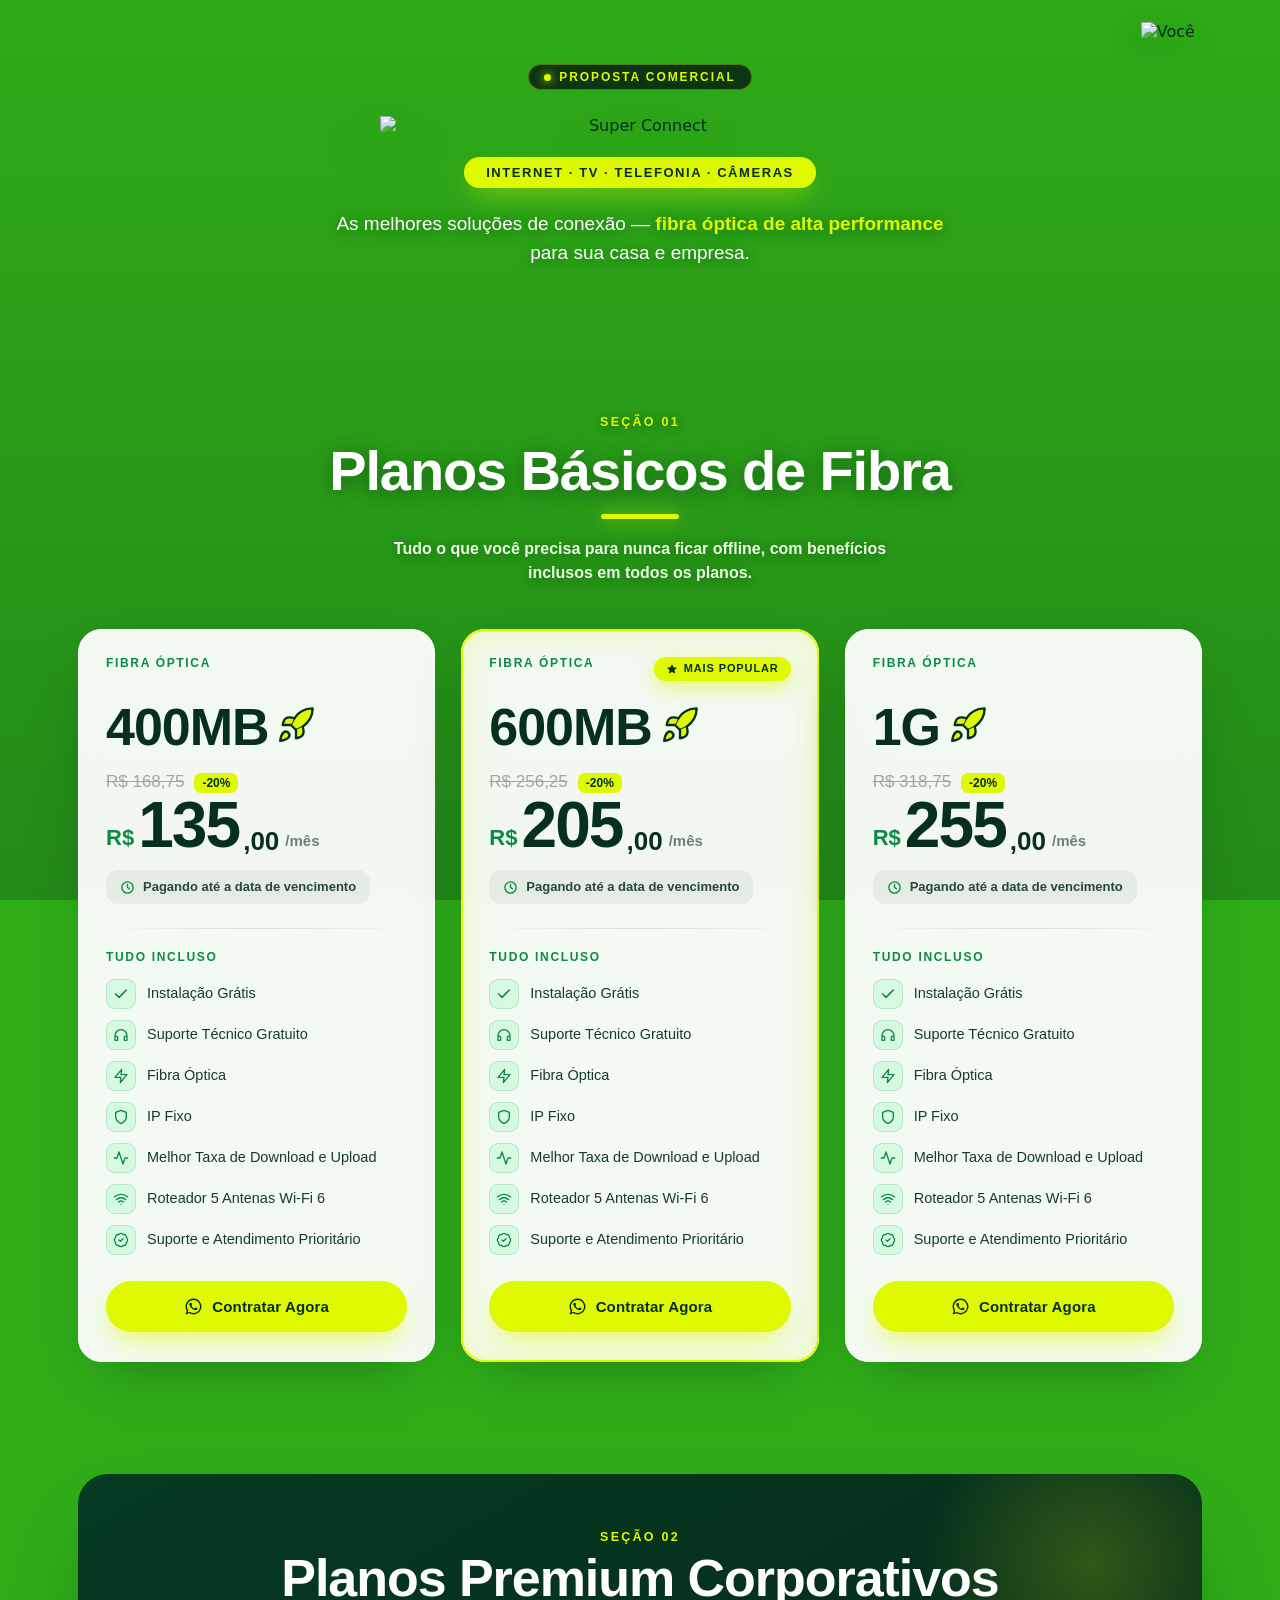
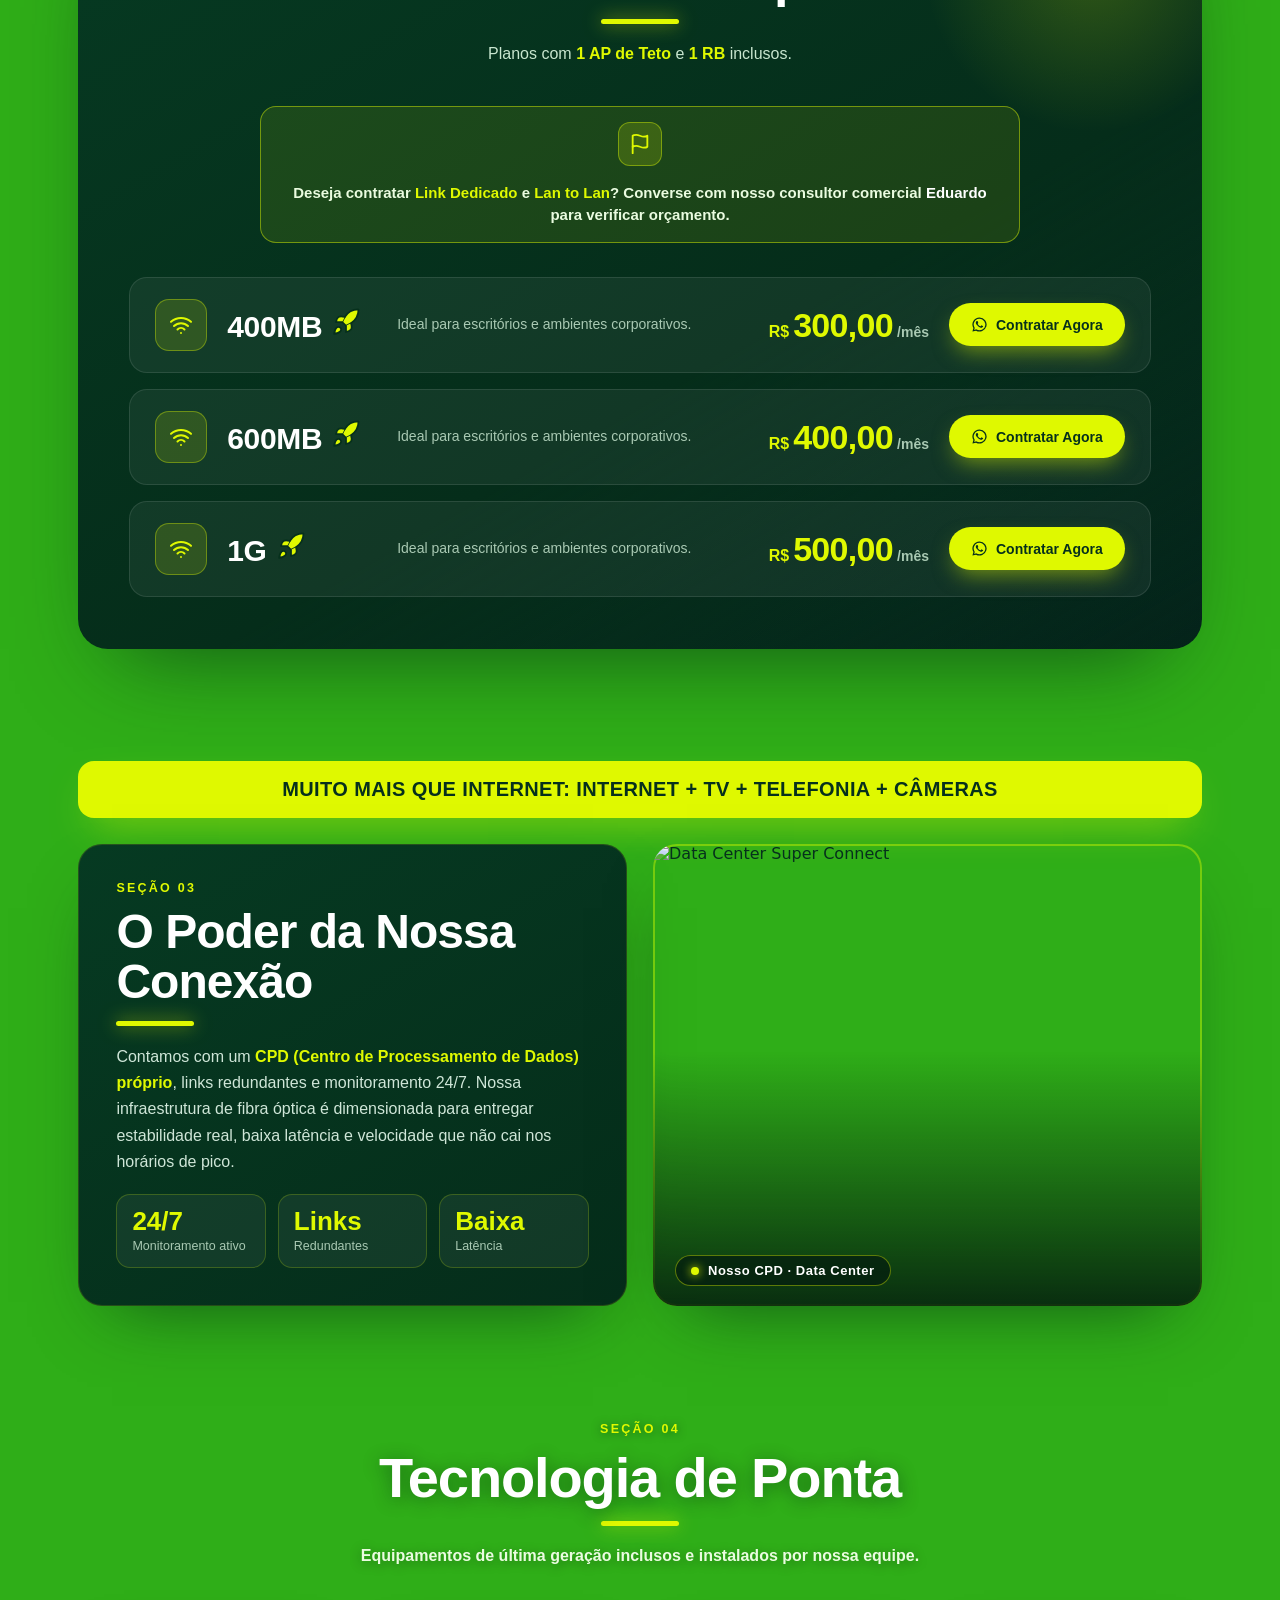
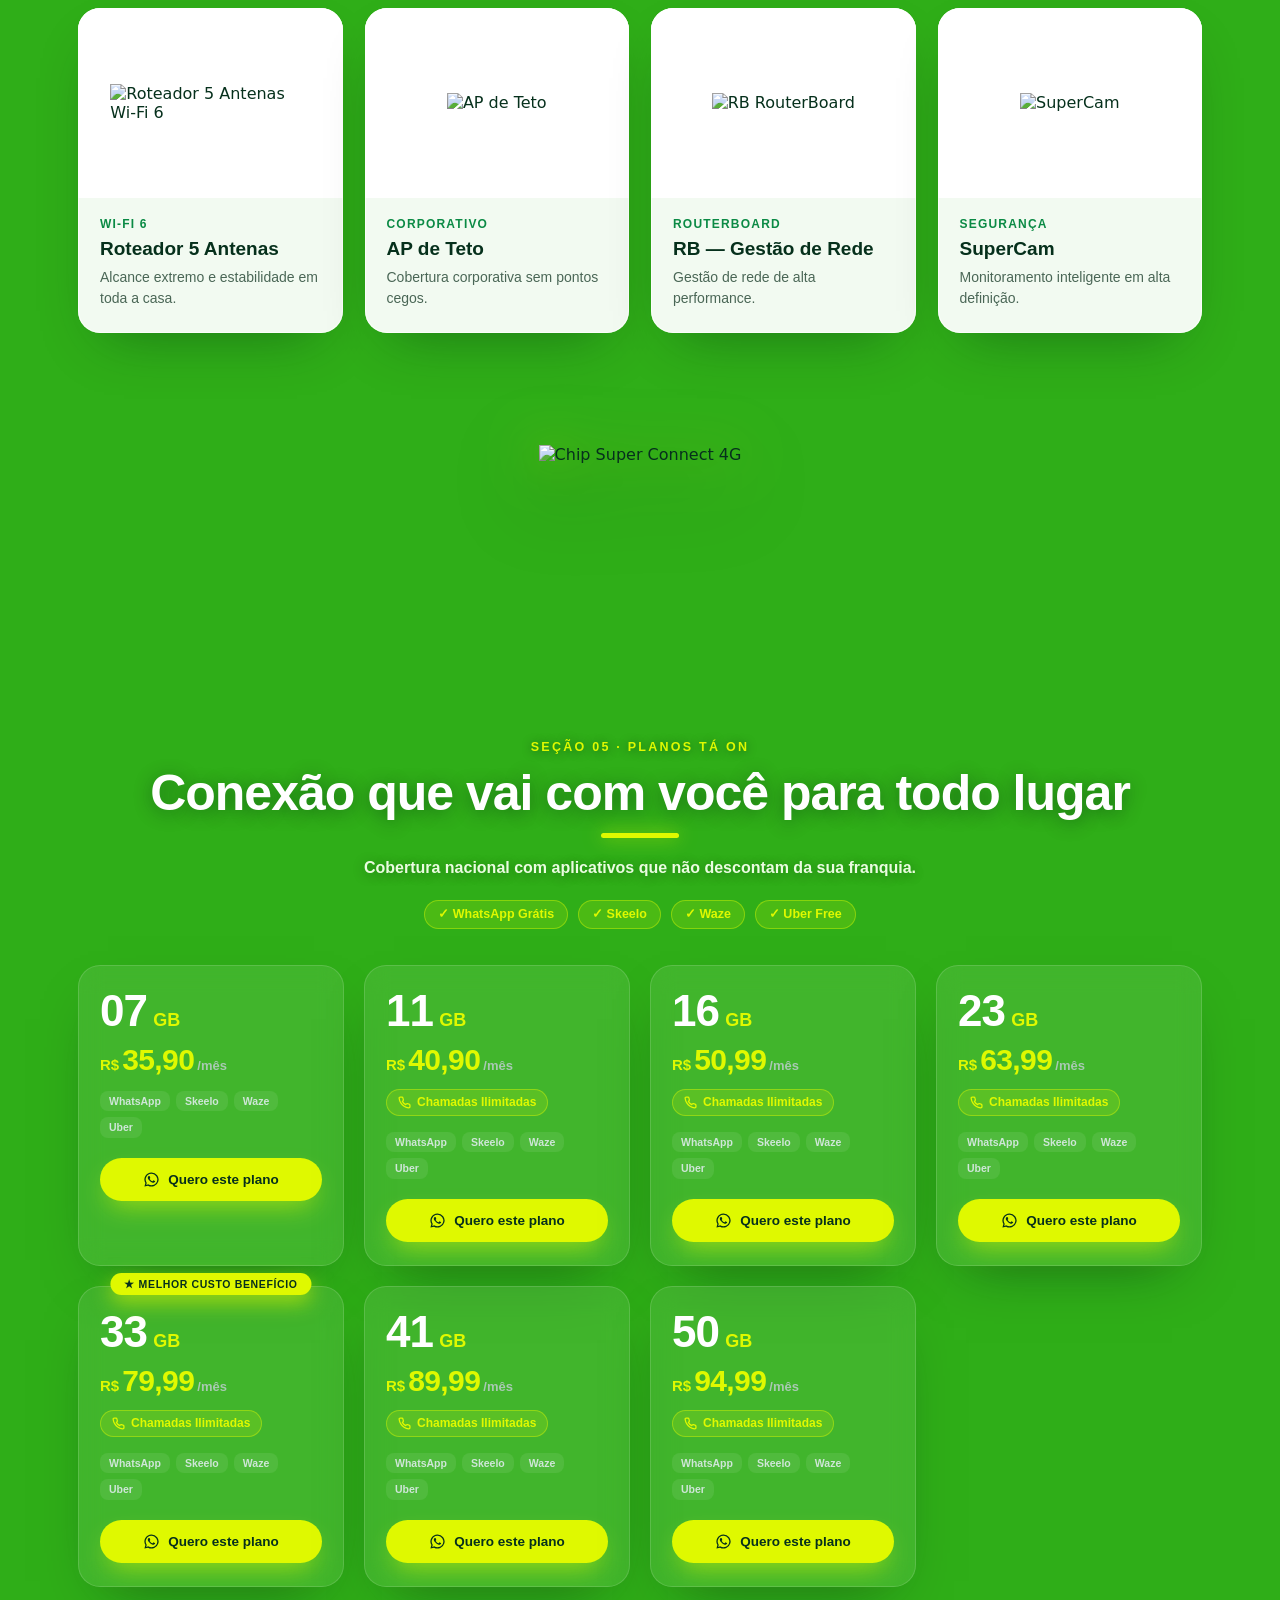
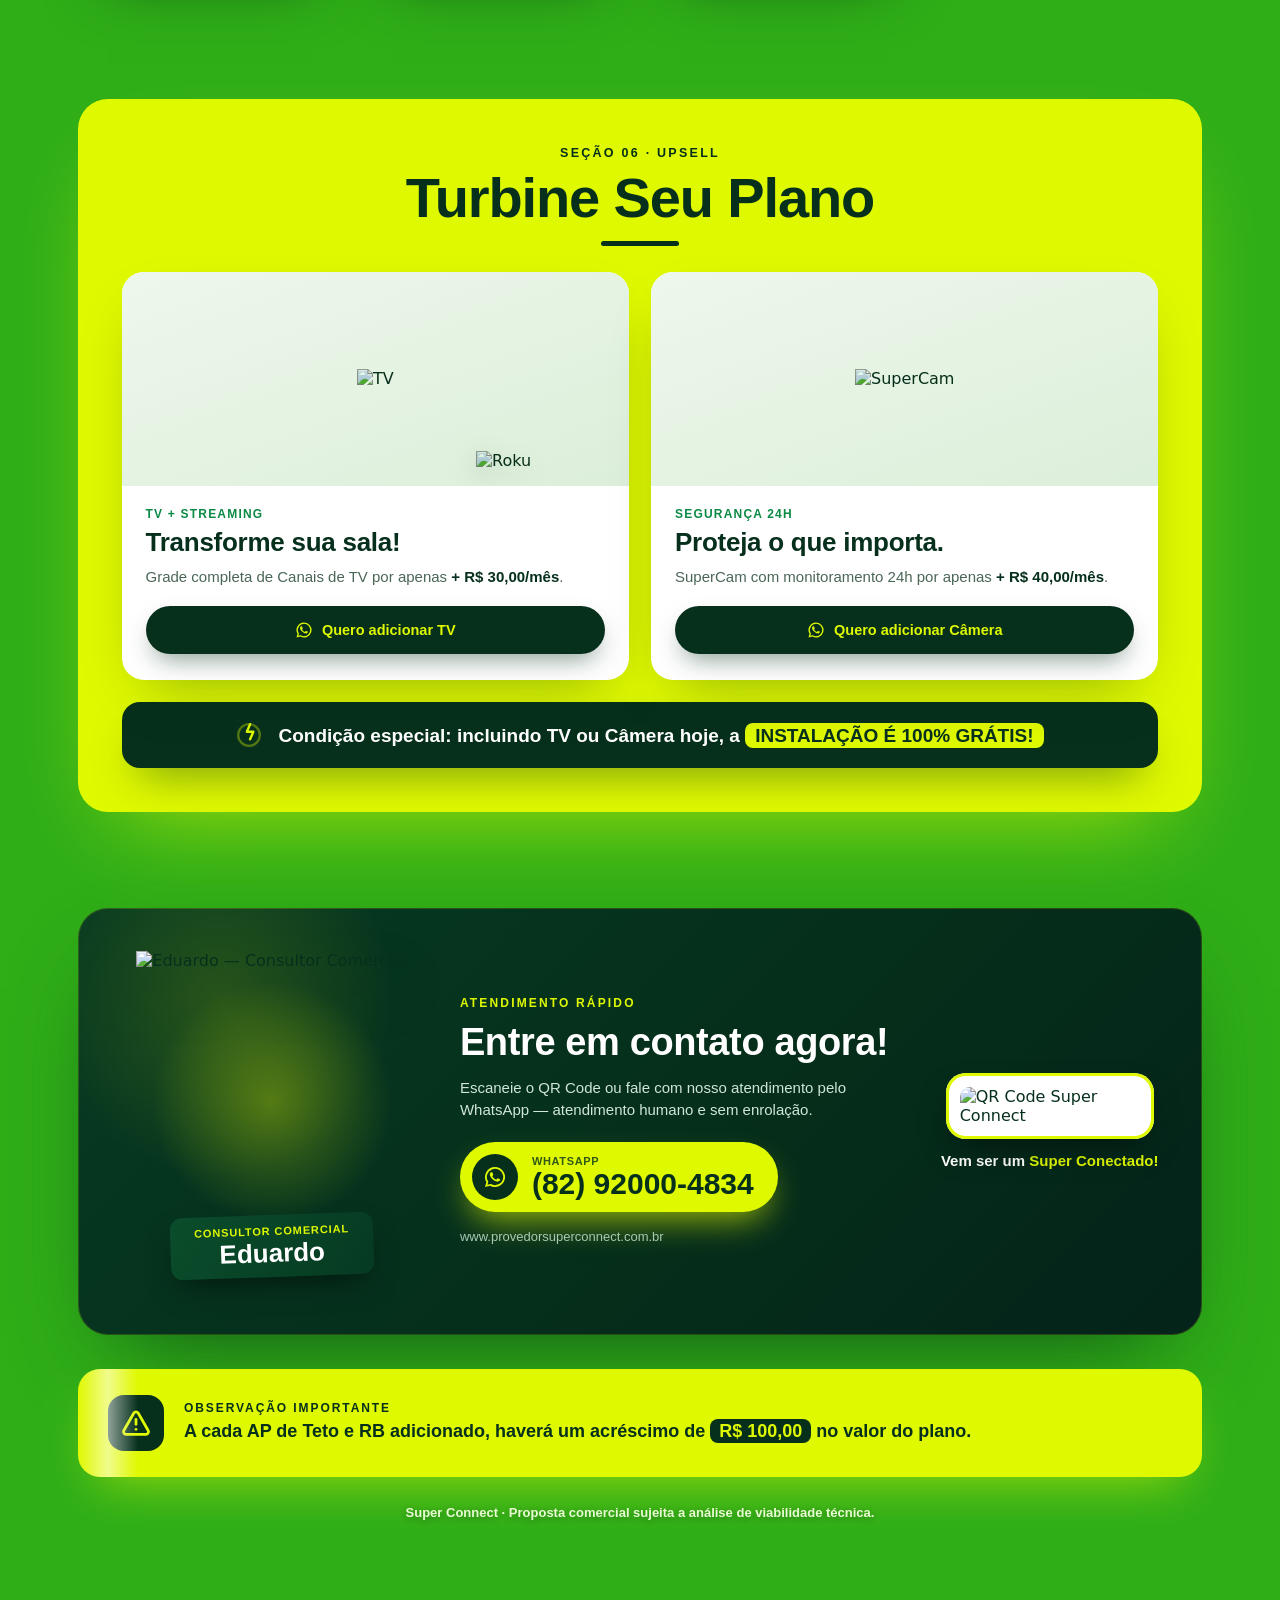
==== commit 2513c10e: "Add files via upload" ====
--- a/index.html
+++ b/index.html
@@ -40,15 +40,15 @@
 </style>
 </head>
 <body>
-<div class="sc-root" style="position:relative;overflow:hidden;min-height:100%;background:linear-gradient(rgba(35,150,15,.12),rgba(6,45,26,.28)),url('assets/fundo-ead.png');background-size:cover;background-position:center;background-attachment:fixed">
+<div class="sc-root" style="position:relative;overflow:hidden;min-height:100%;background:linear-gradient(rgba(35,150,15,.12),rgba(6,45,26,.28)),url('https://i.imgur.com/50StUE0.jpeg');background-size:cover;background-position:center;background-attachment:fixed">
 
   <!-- ===== HERO ===== -->
   <div style="position:relative;overflow:hidden">
     <!-- Selo VOCÊ flutuante -->
-    <img src="assets/selo-voce-lime.png" alt="Você" style="position:absolute;top:22px;right:24px;width:clamp(88px,9vw,138px);height:auto;z-index:4;pointer-events:none;filter:drop-shadow(0 6px 16px rgba(0,40,15,.35));animation:scFloatSelo 4.6s ease-in-out infinite"/>
+    <img src="https://i.imgur.com/ViVpVjk.png" alt="Você" style="position:absolute;top:22px;right:24px;width:clamp(88px,9vw,138px);height:auto;z-index:4;pointer-events:none;filter:drop-shadow(0 6px 16px rgba(0,40,15,.35));animation:scFloatSelo 4.6s ease-in-out infinite" decoding="async" loading="lazy">
 
     <!-- Robô voando (nítido, com rastro de velocidade) -->
-    <img src="assets/robo.png" alt="" aria-hidden="true" class="sc-print-hide" style="position:absolute;top:56px;left:0;width:clamp(280px,32vw,480px);height:auto;z-index:100;pointer-events:none;filter:drop-shadow(-28px 0 12px rgba(0,45,18,.55)) drop-shadow(-56px 0 26px rgba(0,45,18,.34)) drop-shadow(-88px 0 38px rgba(0,45,18,.16));animation:scFly 13s linear infinite"/>
+    <img src="https://i.imgur.com/WQMLI6P.png" alt="" aria-hidden="true" class="sc-print-hide" style="position:absolute;top:56px;left:0;width:clamp(280px,32vw,480px);height:auto;z-index:100;pointer-events:none;filter:drop-shadow(-28px 0 12px rgba(0,45,18,.55)) drop-shadow(-56px 0 26px rgba(0,45,18,.34)) drop-shadow(-88px 0 38px rgba(0,45,18,.16));animation:scFly 13s linear infinite" decoding="async" loading="lazy">
 
     <div style="position:relative;z-index:3;max-width:1180px;margin:0 auto;padding:64px 28px 84px;text-align:center">
       <header style="animation:scFadeUp .8s cubic-bezier(.16,1,.3,1) both">
@@ -56,7 +56,7 @@
           <span style="width:7px;height:7px;border-radius:50%;background:#dff900;box-shadow:0 0 10px #dff900"></span>Proposta Comercial
         </span>
         <div style="margin:26px auto 0;max-width:520px">
-          <img src="assets/super-logo-main.png" alt="Super Connect" style="display:block;width:100%;height:auto;filter:drop-shadow(0 14px 30px rgba(0,40,15,.35))"/>
+          <img src="https://i.imgur.com/hAG9YIi.png" alt="Super Connect" style="display:block;width:100%;height:auto;filter:drop-shadow(0 14px 30px rgba(0,40,15,.35))" decoding="async" loading="eager" fetchpriority="high">
         </div>
         <h1 style="position:absolute;width:1px;height:1px;overflow:hidden;clip:rect(0 0 0 0)">Super Connect — Proposta Comercial</h1>
         <div style="margin:22px auto 0;display:inline-flex;align-items:center;padding:9px 22px;border-radius:999px;background:#dff900;box-shadow:0 12px 26px -8px rgba(223,249,0,.6);font:700 13px/1 'Space Grotesk',sans-serif;letter-spacing:.12em;text-transform:uppercase;color:#06301c">Internet · TV · Telefonia · Câmeras</div>
@@ -80,7 +80,7 @@
 
       <!-- Robô segurando os cards (fixo, respirando, piscando) -->
       <div class="sc-print-hide" style="position:absolute;left:-128px;top:150px;width:clamp(150px,15vw,200px);z-index:1;pointer-events:none;transform-origin:bottom right;filter:drop-shadow(0 16px 26px rgba(0,40,15,.4));animation:scBreath 3.6s ease-in-out infinite">
-        <img src="assets/robo-segurando.png" alt="" aria-hidden="true" style="display:block;width:100%;height:auto"/>
+        <img src="https://i.imgur.com/ayVux9g.png" alt="" aria-hidden="true" style="display:block;width:100%;height:auto" decoding="async" loading="lazy">
         <span style="position:absolute;left:34.5%;top:33%;width:13%;height:10%;background:#eef1f3;border-radius:50%;transform-origin:center;transform:scaleY(0);box-shadow:0 1px 2px rgba(0,0,0,.25);animation:scBlink 4s ease-in-out infinite"></span>
         <span style="position:absolute;left:44.5%;top:28.5%;width:10.5%;height:8%;background:#eef1f3;border-radius:50%;transform-origin:center;transform:scaleY(0);box-shadow:0 1px 2px rgba(0,0,0,.25);animation:scBlink 4s ease-in-out infinite"></span>
       </div>
@@ -159,7 +159,7 @@
           </div>
         </div>
         <div style="position:relative;min-height:320px;border-radius:24px;overflow:hidden;box-shadow:inset 0 0 0 2px rgba(223,249,0,.4),0 30px 70px -34px rgba(0,40,20,.7)">
-          <img src="assets/datacenter.jpg" alt="Data Center Super Connect" style="position:absolute;inset:0;width:100%;height:100%;object-fit:cover"/>
+          <img src="https://i.imgur.com/DSjzprO.jpeg" alt="Data Center Super Connect" style="position:absolute;inset:0;width:100%;height:100%;object-fit:cover" decoding="async" loading="lazy">
           <div style="position:absolute;inset:0;background:linear-gradient(180deg,rgba(4,28,15,0) 45%,rgba(4,28,15,.88))"></div>
           <div style="position:absolute;left:22px;bottom:20px;display:inline-flex;align-items:center;gap:9px;padding:9px 16px;border-radius:999px;background:rgba(4,28,15,.7);box-shadow:inset 0 0 0 1px rgba(223,249,0,.4)">
             <span style="width:8px;height:8px;border-radius:50%;background:#dff900;box-shadow:0 0 10px #dff900"></span>
@@ -180,7 +180,7 @@
 
       <div style="display:grid;grid-template-columns:repeat(auto-fit,minmax(230px,1fr));gap:22px">
         <div style="display:flex;flex-direction:column;border-radius:22px;background:rgba(255,255,255,.94);box-shadow:0 24px 56px -26px rgba(0,40,20,.45),inset 0 0 0 1px rgba(255,255,255,.7);overflow:hidden;transition:transform .3s,box-shadow .3s" style-hover="transform:translateY(-8px);box-shadow:0 40px 80px -30px rgba(0,50,20,.55),inset 0 0 0 2px #dff900">
-          <div style="height:190px;overflow:hidden;display:flex;align-items:center;justify-content:center;padding:16px;background:#fff"><img src="assets/prod-roteador.png" alt="Roteador 5 Antenas Wi-Fi 6" style="max-width:86%;max-height:148px;object-fit:contain;mix-blend-mode:multiply"/></div>
+          <div style="height:190px;overflow:hidden;display:flex;align-items:center;justify-content:center;padding:16px;background:#fff"><img src="https://i.imgur.com/YHeyIMK.png" alt="Roteador 5 Antenas Wi-Fi 6" style="max-width:86%;max-height:148px;object-fit:contain;mix-blend-mode:multiply" decoding="async" loading="lazy"></div>
           <div style="padding:20px 22px 24px">
             <div style="font:700 12px/1 'Space Grotesk',sans-serif;letter-spacing:.1em;text-transform:uppercase;color:#0b8a45">Wi-Fi 6</div>
             <h3 style="margin:8px 0 6px;font:700 19px/1.2 'Space Grotesk',sans-serif;color:#06301c">Roteador 5 Antenas</h3>
@@ -189,7 +189,7 @@
         </div>
 
         <div style="display:flex;flex-direction:column;border-radius:22px;background:rgba(255,255,255,.94);box-shadow:0 24px 56px -26px rgba(0,40,20,.45),inset 0 0 0 1px rgba(255,255,255,.7);overflow:hidden;transition:transform .3s,box-shadow .3s" style-hover="transform:translateY(-8px);box-shadow:0 40px 80px -30px rgba(0,50,20,.55),inset 0 0 0 2px #dff900">
-          <div style="height:190px;overflow:hidden;display:flex;align-items:center;justify-content:center;padding:16px;background:#fff"><img src="assets/prod-apteto.png" alt="AP de Teto" style="max-width:86%;max-height:148px;object-fit:contain;mix-blend-mode:multiply"/></div>
+          <div style="height:190px;overflow:hidden;display:flex;align-items:center;justify-content:center;padding:16px;background:#fff"><img src="https://i.imgur.com/T0w7gWB.png" alt="AP de Teto" style="max-width:86%;max-height:148px;object-fit:contain;mix-blend-mode:multiply" decoding="async" loading="lazy"></div>
           <div style="padding:20px 22px 24px">
             <div style="font:700 12px/1 'Space Grotesk',sans-serif;letter-spacing:.1em;text-transform:uppercase;color:#0b8a45">Corporativo</div>
             <h3 style="margin:8px 0 6px;font:700 19px/1.2 'Space Grotesk',sans-serif;color:#06301c">AP de Teto</h3>
@@ -198,7 +198,7 @@
         </div>
 
         <div style="display:flex;flex-direction:column;border-radius:22px;background:rgba(255,255,255,.94);box-shadow:0 24px 56px -26px rgba(0,40,20,.45),inset 0 0 0 1px rgba(255,255,255,.7);overflow:hidden;transition:transform .3s,box-shadow .3s" style-hover="transform:translateY(-8px);box-shadow:0 40px 80px -30px rgba(0,50,20,.55),inset 0 0 0 2px #dff900">
-          <div style="height:190px;overflow:hidden;display:flex;align-items:center;justify-content:center;padding:16px;background:#fff"><img src="assets/prod-rb.png" alt="RB RouterBoard" style="max-width:86%;max-height:148px;object-fit:contain;mix-blend-mode:multiply"/></div>
+          <div style="height:190px;overflow:hidden;display:flex;align-items:center;justify-content:center;padding:16px;background:#fff"><img src="https://i.imgur.com/zICMU9G.png" alt="RB RouterBoard" style="max-width:86%;max-height:148px;object-fit:contain;mix-blend-mode:multiply" decoding="async" loading="lazy"></div>
           <div style="padding:20px 22px 24px">
             <div style="font:700 12px/1 'Space Grotesk',sans-serif;letter-spacing:.1em;text-transform:uppercase;color:#0b8a45">RouterBoard</div>
             <h3 style="margin:8px 0 6px;font:700 19px/1.2 'Space Grotesk',sans-serif;color:#06301c">RB — Gestão de Rede</h3>
@@ -207,7 +207,7 @@
         </div>
 
         <div style="display:flex;flex-direction:column;border-radius:22px;background:rgba(255,255,255,.94);box-shadow:0 24px 56px -26px rgba(0,40,20,.45),inset 0 0 0 1px rgba(255,255,255,.7);overflow:hidden;transition:transform .3s,box-shadow .3s" style-hover="transform:translateY(-8px);box-shadow:0 40px 80px -30px rgba(0,50,20,.55),inset 0 0 0 2px #dff900">
-          <div style="height:190px;overflow:hidden;display:flex;align-items:center;justify-content:center;padding:16px;background:#fff"><img src="assets/prod-camera.png" alt="SuperCam" style="max-width:86%;max-height:148px;object-fit:contain;mix-blend-mode:multiply"/></div>
+          <div style="height:190px;overflow:hidden;display:flex;align-items:center;justify-content:center;padding:16px;background:#fff"><img src="https://i.imgur.com/RUe816T.png" alt="SuperCam" style="max-width:86%;max-height:148px;object-fit:contain;mix-blend-mode:multiply" decoding="async" loading="lazy"></div>
           <div style="padding:20px 22px 24px">
             <div style="font:700 12px/1 'Space Grotesk',sans-serif;letter-spacing:.1em;text-transform:uppercase;color:#0b8a45">Segurança</div>
             <h3 style="margin:8px 0 6px;font:700 19px/1.2 'Space Grotesk',sans-serif;color:#06301c">SuperCam</h3>
@@ -220,7 +220,7 @@
     <!-- SEÇÃO 5: TELEFONIA MÓVEL TÁ ON -->
     <section style="margin-top:112px;animation:scFadeUp .8s cubic-bezier(.16,1,.3,1) both .08s">
       <div style="text-align:center;margin-bottom:10px">
-        <img src="assets/prod-chip.png" alt="Chip Super Connect 4G" style="display:inline-block;height:clamp(190px,22vw,290px);width:auto;filter:drop-shadow(0 0 24px rgba(223,249,0,.6)) drop-shadow(0 26px 36px rgba(0,25,12,.55));animation:scFloatChip 5s ease-in-out infinite"/>
+        <img src="https://i.imgur.com/AhZ6WXo.png" alt="Chip Super Connect 4G" style="display:inline-block;height:clamp(190px,22vw,290px);width:auto;filter:drop-shadow(0 0 24px rgba(223,249,0,.6)) drop-shadow(0 26px 36px rgba(0,25,12,.55));animation:scFloatChip 5s ease-in-out infinite" decoding="async" loading="lazy">
       </div>
       <div style="text-align:center;margin-bottom:12px">
         <span style="font:700 12.5px/1 'Space Grotesk',sans-serif;letter-spacing:.18em;text-transform:uppercase;color:#dff900;text-shadow:0 1px 8px rgba(0,40,20,.5)">Seção 05 · Planos Tá On</span>
@@ -256,8 +256,8 @@
         <div style="display:grid;grid-template-columns:repeat(auto-fit,minmax(280px,1fr));gap:22px">
           <div style="position:relative;display:flex;flex-direction:column;border-radius:22px;overflow:hidden;background:#fff;box-shadow:0 24px 56px -26px rgba(0,40,20,.4)">
             <div style="height:214px;overflow:hidden;display:flex;align-items:center;justify-content:center;padding:20px;position:relative;background:linear-gradient(160deg,#eef7ec,#dcefda)">
-              <img src="assets/prod-tv.png" alt="TV" style="max-width:82%;max-height:172px;object-fit:contain;mix-blend-mode:multiply"/>
-              <img src="assets/prod-roku.png" alt="Roku" style="position:absolute;bottom:16px;right:16px;width:27%;object-fit:contain;mix-blend-mode:multiply;filter:drop-shadow(0 6px 12px rgba(0,0,0,.15))"/>
+              <img src="https://i.imgur.com/QRiGioa.png" alt="TV" style="max-width:82%;max-height:172px;object-fit:contain;mix-blend-mode:multiply" decoding="async" loading="lazy">
+              <img src="https://i.imgur.com/dxXe5PM.png" alt="Roku" style="position:absolute;bottom:16px;right:16px;width:27%;object-fit:contain;mix-blend-mode:multiply;filter:drop-shadow(0 6px 12px rgba(0,0,0,.15))" decoding="async" loading="lazy">
             </div>
             <div style="padding:22px 24px 26px">
               <div style="font:700 12px/1 'Space Grotesk',sans-serif;letter-spacing:.1em;text-transform:uppercase;color:#0b8a45">TV + Streaming</div>
@@ -271,7 +271,7 @@
           </div>
 
           <div style="position:relative;display:flex;flex-direction:column;border-radius:22px;overflow:hidden;background:#fff;box-shadow:0 24px 56px -26px rgba(0,40,20,.4)">
-            <div style="height:214px;overflow:hidden;display:flex;align-items:center;justify-content:center;padding:20px;background:linear-gradient(160deg,#eef7ec,#dcefda)"><img src="assets/prod-camera.png" alt="SuperCam" style="max-width:82%;max-height:172px;object-fit:contain;mix-blend-mode:multiply"/></div>
+            <div style="height:214px;overflow:hidden;display:flex;align-items:center;justify-content:center;padding:20px;background:linear-gradient(160deg,#eef7ec,#dcefda)"><img src="https://i.imgur.com/RUe816T.png" alt="SuperCam" style="max-width:82%;max-height:172px;object-fit:contain;mix-blend-mode:multiply" decoding="async" loading="lazy"></div>
             <div style="padding:22px 24px 26px">
               <div style="font:700 12px/1 'Space Grotesk',sans-serif;letter-spacing:.1em;text-transform:uppercase;color:#0b8a45">Segurança 24h</div>
               <h3 style="margin:8px 0 8px;font:700 26px/1.12 'Space Grotesk',sans-serif;color:#06301c;letter-spacing:-.01em">Proteja o que importa.</h3>
@@ -301,7 +301,7 @@
           <!-- Eduardo -->
           <div style="flex:0 1 300px;min-width:230px;position:relative;display:flex;justify-content:center;align-items:flex-end">
             <div style="position:absolute;bottom:60px;left:50%;transform:translateX(-50%);width:min(280px,86%);aspect-ratio:1;border-radius:50%;background:radial-gradient(circle,rgba(223,249,0,.32),rgba(223,249,0,0) 66%);pointer-events:none"></div>
-            <img src="assets/eduardo.png" alt="Eduardo — Consultor Comercial" style="position:relative;z-index:1;display:block;width:auto;max-width:100%;height:clamp(250px,30vw,340px);object-fit:contain;object-position:bottom;filter:drop-shadow(0 24px 30px rgba(0,0,0,.45))"/>
+            <img src="https://i.imgur.com/bNxrgdC.png" alt="Eduardo — Consultor Comercial" style="position:relative;z-index:1;display:block;width:auto;max-width:100%;height:clamp(250px,30vw,340px);object-fit:contain;object-position:bottom;filter:drop-shadow(0 24px 30px rgba(0,0,0,.45))" decoding="async" loading="lazy">
             <div style="position:absolute;z-index:2;bottom:14px;left:50%;transform:translateX(-50%) rotate(-2deg);padding:11px 24px;border-radius:12px;background:linear-gradient(120deg,#0a4d2b,#063a22);box-shadow:0 14px 30px -10px rgba(0,0,0,.55);text-align:center;white-space:nowrap">
               <div style="font:600 11px/1 'Space Grotesk',sans-serif;letter-spacing:.08em;text-transform:uppercase;color:#dff900">Consultor Comercial</div>
               <div style="margin-top:3px;font:700 26px/1 'Space Grotesk',sans-serif;color:#fff">Eduardo</div>
@@ -328,7 +328,7 @@
           <!-- QR -->
           <div style="flex:0 0 auto;display:flex;flex-direction:column;align-items:center;justify-content:center;gap:14px;min-width:180px">
             <div style="position:relative;padding:14px;border-radius:20px;background:#fff;box-shadow:inset 0 0 0 3px #dff900,0 16px 34px -12px rgba(0,0,0,.5)">
-              <img src="assets/qrcode.png" alt="QR Code Super Connect" style="display:block;width:clamp(150px,15vw,180px);height:auto;border-radius:10px"/>
+              <img src="https://i.imgur.com/HFT21j8.png" alt="QR Code Super Connect" style="display:block;width:clamp(150px,15vw,180px);height:auto;border-radius:10px" decoding="async" loading="lazy">
             </div>
             <div style="text-align:center;font:700 15px/1.1 'Space Grotesk',sans-serif;color:#fff">Vem ser um <span style="color:#dff900">Super Conectado!</span></div>
           </div>
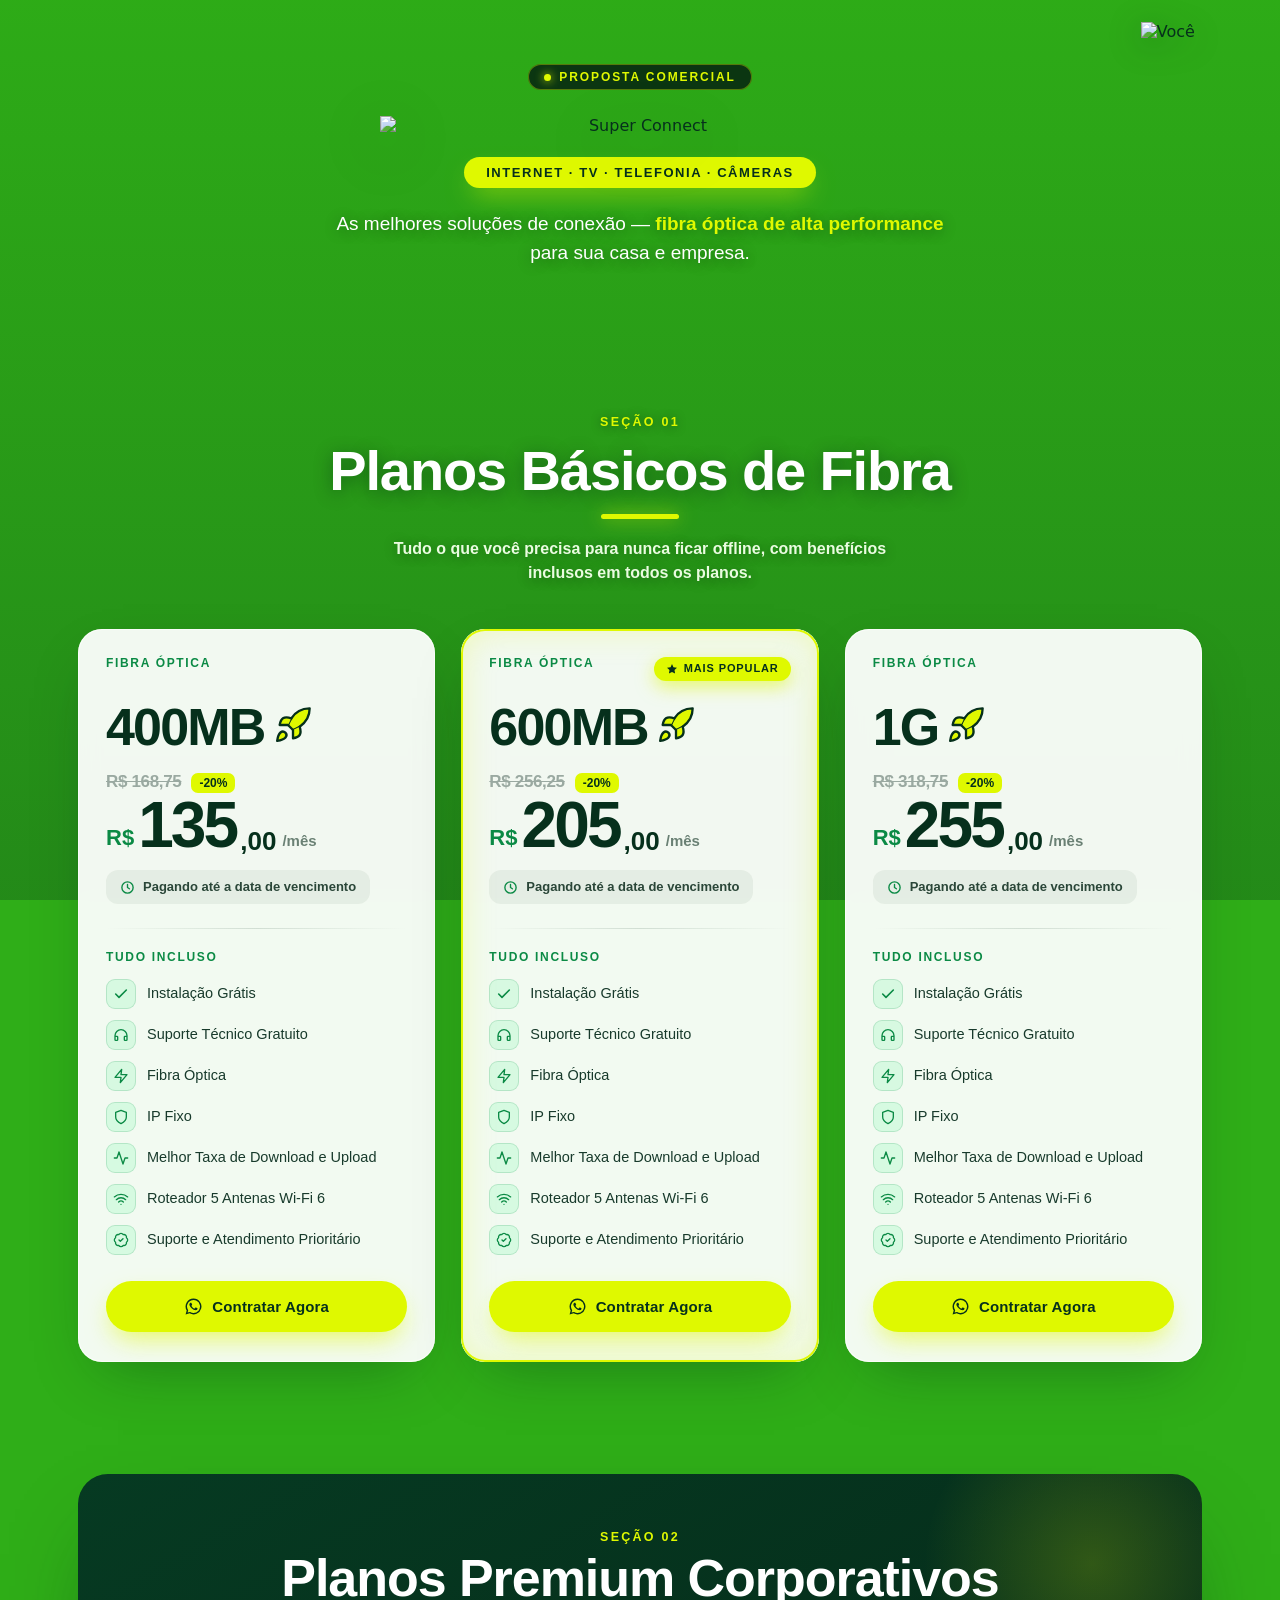
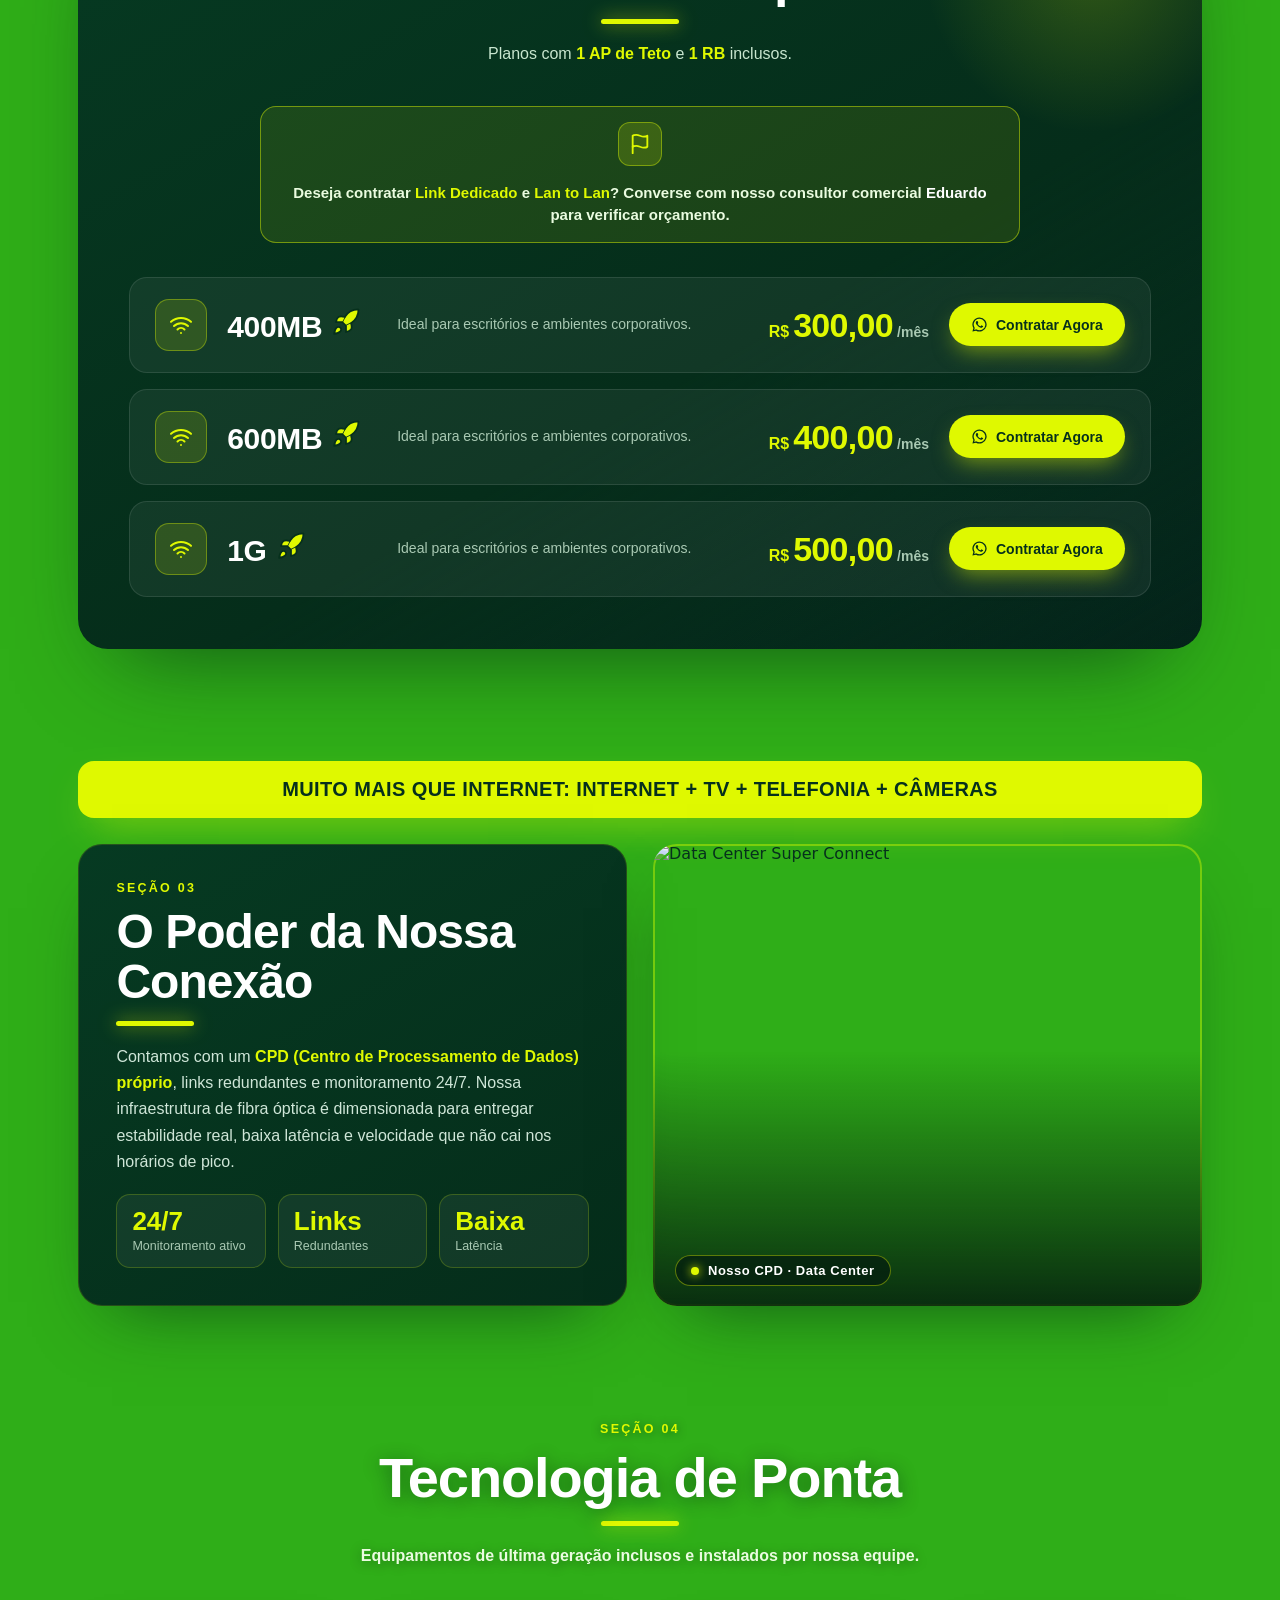
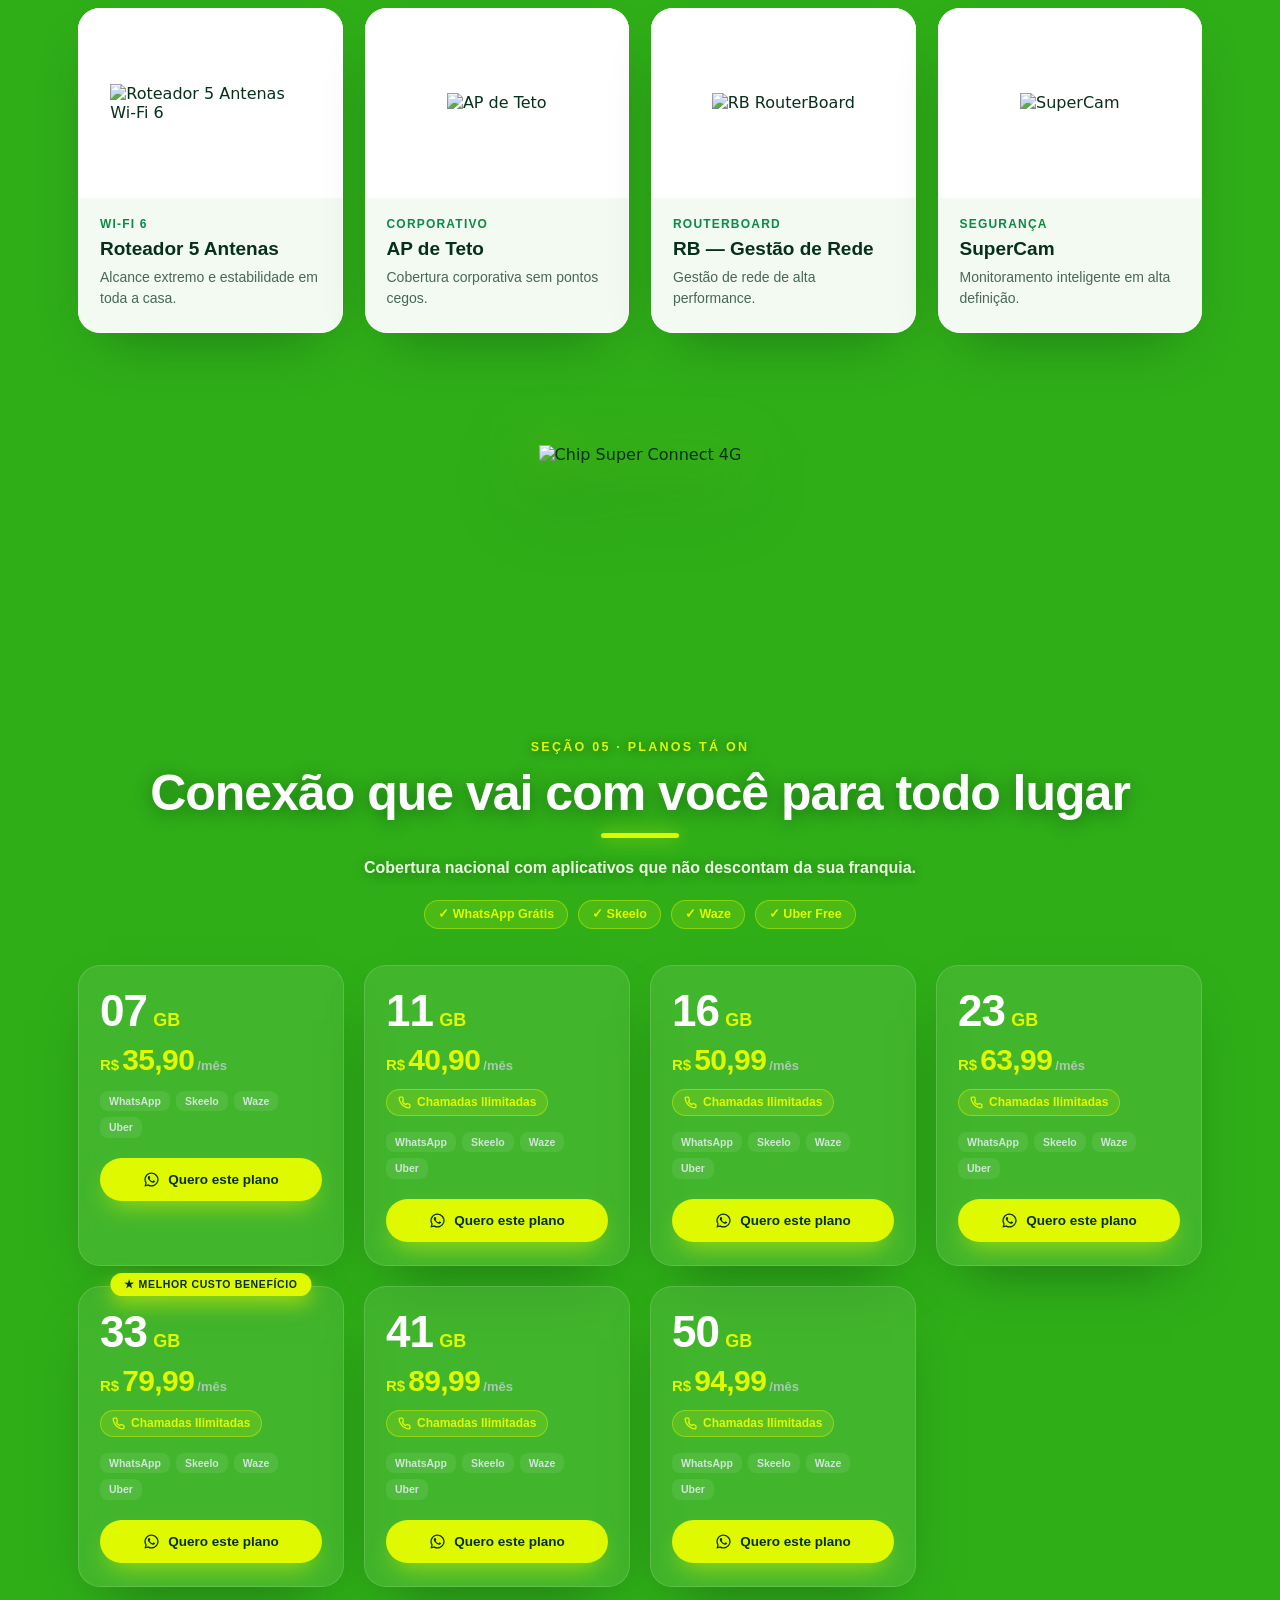
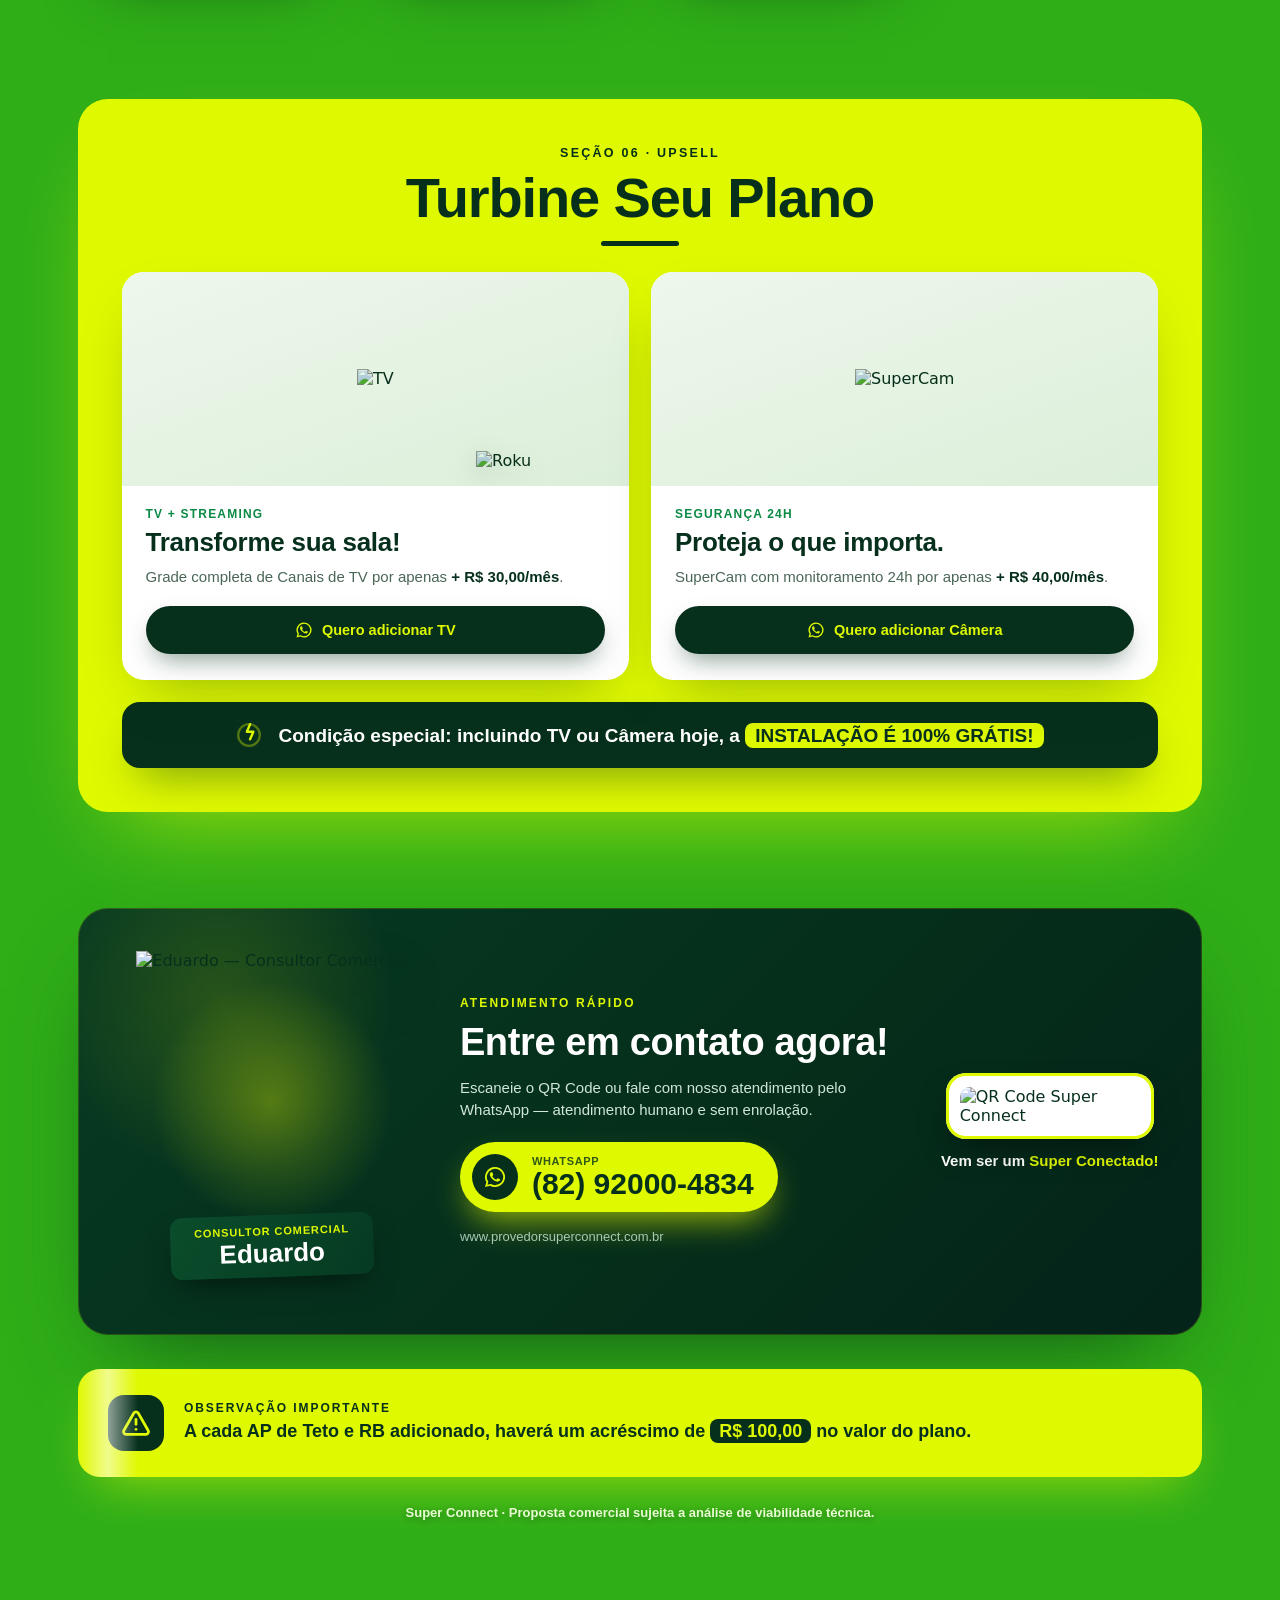
==== commit 91f0249c: "Add files via upload" ====
--- a/index.html
+++ b/index.html
@@ -8,6 +8,7 @@
 <link rel="preconnect" href="https://fonts.googleapis.com">
 <link rel="preconnect" href="https://fonts.gstatic.com" crossorigin>
 <link href="https://fonts.googleapis.com/css2?family=Space+Grotesk:wght@500;600;700&family=Manrope:wght@400;500;600;700;800&display=swap" rel="stylesheet">
+<link href="https://api.fontshare.com/v2/css?f[]=cabinet-grotesk@800,900&display=swap" rel="stylesheet">
 <style>
   *{box-sizing:border-box}
   html,body{margin:0}
@@ -86,7 +87,7 @@
       </div>
 
       <div style="position:relative;z-index:2;display:grid;grid-template-columns:repeat(auto-fit,minmax(280px,1fr));gap:26px;align-items:stretch">
-        <div style="position:relative;border-radius:24px;background:rgba(255,255,255,.94);backdrop-filter:blur(10px);box-shadow:0 24px 60px -24px rgba(0,40,20,.4),inset 0 0 0 1px rgba(255,255,255,.7);transition:transform .35s cubic-bezier(.16,1,.3,1),box-shadow .35s;overflow:hidden" onmouseover="this.style.transform='translateY(-10px)';this.style.boxShadow='0 44px 84px -28px rgba(0,50,20,.55),inset 0 0 0 2px #dff900,0 0 40px rgba(223,249,0,.5)'" onmouseout="this.style.transform='';this.style.boxShadow='0 24px 60px -24px rgba(0,40,20,.4),inset 0 0 0 1px rgba(255,255,255,.7)'"><div style="position:relative;padding:28px 28px 30px"><div style="display:flex;align-items:flex-start;justify-content:space-between;gap:12px;min-height:30px"><span style="font:600 12px/1 'Space Grotesk',sans-serif;letter-spacing:.14em;text-transform:uppercase;color:#0b8a45">Fibra Óptica</span></div><div style="display:flex;align-items:baseline;gap:8px;margin-top:14px"><span style="font:700 clamp(38px,5vw,52px)/1 'Space Grotesk',sans-serif;color:#06301c;letter-spacing:-.02em">400MB</span><span style="display:inline-block;width:40px;height:40px;animation:scFloatIcon 3s ease-in-out infinite"><svg width="40" height="40" viewBox="0 0 24 24" fill="#dff900" stroke="#06301c" stroke-width="1.4" stroke-linecap="round" stroke-linejoin="round"><path d="M4.5 16.5c-1.5 1.26-2 5-2 5s3.74-.5 5-2c.71-.84.7-2.13-.09-2.91a2.18 2.18 0 0 0-2.91-.09z"/><path d="m12 15-3-3a22 22 0 0 1 2-3.95A12.88 12.88 0 0 1 22 2c0 2.72-.78 7.5-6 11a22.35 22.35 0 0 1-4 2z"/><path d="M9 12H4s.55-3.03 2-4c1.62-1.08 5 0 5 0"/><path d="M12 15v5s3.03-.55 4-2c1.08-1.62 0-5 0-5"/></svg></span></div><div style="margin-top:20px;display:flex;align-items:baseline;gap:10px"><span style="font:500 17px/1 'Manrope',sans-serif;color:#9aa9a1;text-decoration:line-through">R$ 168,75</span><span style="font:700 12px/1 'Space Grotesk',sans-serif;color:#06301c;padding:4px 8px;border-radius:7px;background:#dff900">-20%</span></div><div style="display:flex;align-items:flex-end;gap:4px;margin-top:4px"><span style="font:600 22px/1.4 'Space Grotesk',sans-serif;color:#0b8a45">R$</span><span style="font:700 clamp(52px,7vw,64px)/.9 'Space Grotesk',sans-serif;color:#06301c;letter-spacing:-.03em">135</span><span style="font:700 26px/1 'Space Grotesk',sans-serif;color:#06301c">,00</span><span style="font:600 15px/1 'Manrope',sans-serif;color:#6a8074;margin-left:2px;padding-bottom:6px">/mês</span></div><div style="margin-top:16px;display:inline-flex;align-items:center;gap:8px;padding:9px 14px;border-radius:12px;background:rgba(6,48,28,.06);color:#2a4638;font:600 13px/1.2 'Manrope',sans-serif"><svg width="15" height="15" viewBox="0 0 24 24" fill="none" stroke="#0b8a45" stroke-width="2.2" stroke-linecap="round" stroke-linejoin="round"><circle cx="12" cy="12" r="9"/><polyline points="12 7 12 12 15 14"/></svg>Pagando até a data de vencimento</div><div style="height:1px;margin:24px 0 22px;background:linear-gradient(90deg,transparent,rgba(6,48,28,.14),transparent)"></div><p style="margin:0 0 16px;font:700 12px/1 'Space Grotesk',sans-serif;letter-spacing:.14em;text-transform:uppercase;color:#0b8a45">Tudo incluso</p><ul style="list-style:none;margin:0;padding:0;display:flex;flex-direction:column;gap:11px">
+        <div style="position:relative;border-radius:24px;background:rgba(255,255,255,.94);backdrop-filter:blur(10px);box-shadow:0 24px 60px -24px rgba(0,40,20,.4),inset 0 0 0 1px rgba(255,255,255,.7);transition:transform .35s cubic-bezier(.16,1,.3,1),box-shadow .35s;overflow:hidden" onmouseover="this.style.transform='translateY(-10px)';this.style.boxShadow='0 44px 84px -28px rgba(0,50,20,.55),inset 0 0 0 2px #dff900,0 0 40px rgba(223,249,0,.5)'" onmouseout="this.style.transform='';this.style.boxShadow='0 24px 60px -24px rgba(0,40,20,.4),inset 0 0 0 1px rgba(255,255,255,.7)'"><div style="position:relative;padding:28px 28px 30px"><div style="display:flex;align-items:flex-start;justify-content:space-between;gap:12px;min-height:30px"><span style="font:600 12px/1 'Space Grotesk',sans-serif;letter-spacing:.14em;text-transform:uppercase;color:#0b8a45">Fibra Óptica</span></div><div style="display:flex;align-items:baseline;gap:8px;margin-top:14px"><span style="font:900 clamp(38px,5vw,52px)/1 'Cabinet Grotesk','Space Grotesk',sans-serif;color:#06301c;letter-spacing:-.035em">400MB</span><span style="display:inline-block;width:40px;height:40px;animation:scFloatIcon 3s ease-in-out infinite"><svg width="40" height="40" viewBox="0 0 24 24" fill="#dff900" stroke="#06301c" stroke-width="1.4" stroke-linecap="round" stroke-linejoin="round"><path d="M4.5 16.5c-1.5 1.26-2 5-2 5s3.74-.5 5-2c.71-.84.7-2.13-.09-2.91a2.18 2.18 0 0 0-2.91-.09z"/><path d="m12 15-3-3a22 22 0 0 1 2-3.95A12.88 12.88 0 0 1 22 2c0 2.72-.78 7.5-6 11a22.35 22.35 0 0 1-4 2z"/><path d="M9 12H4s.55-3.03 2-4c1.62-1.08 5 0 5 0"/><path d="M12 15v5s3.03-.55 4-2c1.08-1.62 0-5 0-5"/></svg></span></div><div style="margin-top:20px;display:flex;align-items:baseline;gap:10px"><span style="font:900 17px/1 'Cabinet Grotesk','Manrope',sans-serif;color:#9aa9a1;text-decoration:line-through;letter-spacing:-.02em">R$ 168,75</span><span style="font:900 12px/1 'Cabinet Grotesk','Space Grotesk',sans-serif;color:#06301c;padding:4px 8px;border-radius:7px;background:#dff900">-20%</span></div><div style="display:flex;align-items:flex-end;gap:4px;margin-top:4px"><span style="font:900 22px/1.4 'Cabinet Grotesk','Space Grotesk',sans-serif;color:#0b8a45">R$</span><span style="font:900 clamp(52px,7vw,64px)/.9 'Cabinet Grotesk','Space Grotesk',sans-serif;color:#06301c;letter-spacing:-.045em">135</span><span style="font:900 26px/1 'Cabinet Grotesk','Space Grotesk',sans-serif;color:#06301c">,00</span><span style="font:900 15px/1 'Cabinet Grotesk','Manrope',sans-serif;color:#6a8074;margin-left:2px;padding-bottom:6px">/mês</span></div><div style="margin-top:16px;display:inline-flex;align-items:center;gap:8px;padding:9px 14px;border-radius:12px;background:rgba(6,48,28,.06);color:#2a4638;font:600 13px/1.2 'Manrope',sans-serif"><svg width="15" height="15" viewBox="0 0 24 24" fill="none" stroke="#0b8a45" stroke-width="2.2" stroke-linecap="round" stroke-linejoin="round"><circle cx="12" cy="12" r="9"/><polyline points="12 7 12 12 15 14"/></svg>Pagando até a data de vencimento</div><div style="height:1px;margin:24px 0 22px;background:linear-gradient(90deg,transparent,rgba(6,48,28,.14),transparent)"></div><p style="margin:0 0 16px;font:700 12px/1 'Space Grotesk',sans-serif;letter-spacing:.14em;text-transform:uppercase;color:#0b8a45">Tudo incluso</p><ul style="list-style:none;margin:0;padding:0;display:flex;flex-direction:column;gap:11px">
   <li style="display:flex;align-items:center;gap:11px"><span style="flex:none;width:30px;height:30px;border-radius:9px;display:grid;place-items:center;background:rgba(47,243,126,.14);color:#0b8a45;box-shadow:inset 0 0 0 1px rgba(18,138,74,.18)"><svg width="16" height="16" viewBox="0 0 24 24" fill="none" stroke="currentColor" stroke-width="2.4" stroke-linecap="round" stroke-linejoin="round"><polyline points="20 6 9 17 4 12"/></svg></span><span style="font:500 14.5px/1.3 'Manrope',sans-serif;color:#183a2c">Instalação Grátis</span></li>
   <li style="display:flex;align-items:center;gap:11px"><span style="flex:none;width:30px;height:30px;border-radius:9px;display:grid;place-items:center;background:rgba(47,243,126,.14);color:#0b8a45;box-shadow:inset 0 0 0 1px rgba(18,138,74,.18)"><svg width="16" height="16" viewBox="0 0 24 24" fill="none" stroke="currentColor" stroke-width="2" stroke-linecap="round" stroke-linejoin="round"><path d="M3 14h3a1 1 0 0 1 1 1v4a1 1 0 0 1-1 1H4a1 1 0 0 1-1-1v-6a9 9 0 0 1 18 0v6a1 1 0 0 1-1 1h-2a1 1 0 0 1-1-1v-4a1 1 0 0 1 1-1h3"/></svg></span><span style="font:500 14.5px/1.3 'Manrope',sans-serif;color:#183a2c">Suporte Técnico Gratuito</span></li>
   <li style="display:flex;align-items:center;gap:11px"><span style="flex:none;width:30px;height:30px;border-radius:9px;display:grid;place-items:center;background:rgba(47,243,126,.14);color:#0b8a45;box-shadow:inset 0 0 0 1px rgba(18,138,74,.18)"><svg width="16" height="16" viewBox="0 0 24 24" fill="none" stroke="currentColor" stroke-width="2" stroke-linecap="round" stroke-linejoin="round"><polygon points="13 2 3 14 12 14 11 22 21 10 12 10 13 2"/></svg></span><span style="font:500 14.5px/1.3 'Manrope',sans-serif;color:#183a2c">Fibra Óptica</span></li>
@@ -95,7 +96,7 @@
   <li style="display:flex;align-items:center;gap:11px"><span style="flex:none;width:30px;height:30px;border-radius:9px;display:grid;place-items:center;background:rgba(47,243,126,.14);color:#0b8a45;box-shadow:inset 0 0 0 1px rgba(18,138,74,.18)"><svg width="16" height="16" viewBox="0 0 24 24" fill="none" stroke="currentColor" stroke-width="2" stroke-linecap="round" stroke-linejoin="round"><path d="M5 13a10 10 0 0 1 14 0"/><path d="M8.5 16.5a5 5 0 0 1 7 0"/><path d="M2 8.82a15 15 0 0 1 20 0"/><line x1="12" x2="12.01" y1="20" y2="20"/></svg></span><span style="font:500 14.5px/1.3 'Manrope',sans-serif;color:#183a2c">Roteador 5 Antenas Wi-Fi 6</span></li>
   <li style="display:flex;align-items:center;gap:11px"><span style="flex:none;width:30px;height:30px;border-radius:9px;display:grid;place-items:center;background:rgba(47,243,126,.14);color:#0b8a45;box-shadow:inset 0 0 0 1px rgba(18,138,74,.18)"><svg width="16" height="16" viewBox="0 0 24 24" fill="none" stroke="currentColor" stroke-width="2" stroke-linecap="round" stroke-linejoin="round"><path d="M3.85 8.62a4 4 0 0 1 4.78-4.77 4 4 0 0 1 6.74 0 4 4 0 0 1 4.78 4.78 4 4 0 0 1 0 6.74 4 4 0 0 1-4.77 4.78 4 4 0 0 1-6.75 0 4 4 0 0 1-4.78-4.77 4 4 0 0 1 0-6.76Z"/><path d="m9 12 2 2 4-4"/></svg></span><span style="font:500 14.5px/1.3 'Manrope',sans-serif;color:#183a2c">Suporte e Atendimento Prioritário</span></li>
 </ul><a href="https://wa.me/5582920004834?text=Ol%C3%A1!%20Gostaria%20de%20contratar%20o%20Plano%20Premium%20de%20400MB%20por%20R%24%20135%2C00%20com%20Instala%C3%A7%C3%A3o%20Gr%C3%A1tis." target="_blank" rel="noopener" style="margin-top:26px;width:100%;text-decoration:none;display:inline-flex;align-items:center;justify-content:center;gap:9px;padding:16px;border-radius:999px;background:#dff900;color:#06301c;font:800 15px/1 'Space Grotesk',sans-serif;letter-spacing:.01em;box-shadow:0 12px 26px -6px rgba(223,249,0,.6);transition:transform .25s,box-shadow .25s" onmouseover="this.style.transform='translateY(-2px)'" onmouseout="this.style.transform=''"><svg width="19" height="19" viewBox="0 0 24 24" fill="currentColor"><path d="M12 2a10 10 0 0 0-8.6 15.06L2 22l5.06-1.33A10 10 0 1 0 12 2zm0 18.2a8.2 8.2 0 0 1-4.18-1.14l-.3-.18-3 .79.8-2.92-.2-.31A8.2 8.2 0 1 1 12 20.2zm4.71-6.1c-.26-.13-1.53-.75-1.76-.84-.24-.09-.41-.13-.58.13-.17.26-.67.83-.82 1-.15.17-.3.19-.56.06-.26-.13-1.09-.4-2.08-1.28-.77-.68-1.29-1.53-1.44-1.79-.15-.26-.02-.4.11-.53.12-.12.26-.3.39-.46.13-.15.17-.26.26-.44.09-.17.04-.33-.02-.46-.07-.13-.58-1.4-.8-1.92-.21-.5-.42-.43-.58-.44h-.5c-.17 0-.44.06-.67.31-.23.26-.88.86-.88 2.1 0 1.24.9 2.43 1.03 2.6.13.17 1.78 2.72 4.32 3.81.6.26 1.07.42 1.44.53.6.19 1.16.16 1.59.1.49-.07 1.53-.62 1.74-1.23.22-.6.22-1.12.15-1.23-.06-.11-.24-.17-.5-.3z"/></svg>Contratar Agora</a></div></div>
-<div style="position:relative;border-radius:24px;background:rgba(255,255,255,.94);backdrop-filter:blur(10px);box-shadow:0 24px 60px -24px rgba(0,40,20,.4),inset 0 0 0 1px rgba(255,255,255,.7);transition:transform .35s cubic-bezier(.16,1,.3,1),box-shadow .35s;overflow:hidden" onmouseover="this.style.transform='translateY(-10px)';this.style.boxShadow='0 44px 84px -28px rgba(0,50,20,.55),inset 0 0 0 2px #dff900,0 0 40px rgba(223,249,0,.5)'" onmouseout="this.style.transform='';this.style.boxShadow='0 24px 60px -24px rgba(0,40,20,.4),inset 0 0 0 1px rgba(255,255,255,.7)'"><div style="position:absolute;inset:0;border-radius:24px;box-shadow:inset 0 0 0 2px #dff900,inset 0 0 34px rgba(223,249,0,.25);pointer-events:none;animation:scPulse 3.4s ease-in-out infinite"></div><div style="position:relative;padding:28px 28px 30px"><div style="display:flex;align-items:flex-start;justify-content:space-between;gap:12px;min-height:30px"><span style="font:600 12px/1 'Space Grotesk',sans-serif;letter-spacing:.14em;text-transform:uppercase;color:#0b8a45">Fibra Óptica</span><span style="display:inline-flex;align-items:center;gap:6px;padding:6px 12px;border-radius:999px;background:#dff900;color:#06301c;font:700 11px/1 'Space Grotesk',sans-serif;letter-spacing:.08em;text-transform:uppercase;box-shadow:0 6px 18px rgba(223,249,0,.55)"><svg width="12" height="12" viewBox="0 0 24 24" fill="currentColor"><path d="m12 2 2.9 6.26L22 9.27l-5 4.87L18.18 21 12 17.77 5.82 21 7 14.14l-5-4.87 7.1-1.01L12 2z"/></svg>Mais Popular</span></div><div style="display:flex;align-items:baseline;gap:8px;margin-top:14px"><span style="font:700 clamp(38px,5vw,52px)/1 'Space Grotesk',sans-serif;color:#06301c;letter-spacing:-.02em">600MB</span><span style="display:inline-block;width:40px;height:40px;animation:scFloatIcon 3s ease-in-out infinite"><svg width="40" height="40" viewBox="0 0 24 24" fill="#dff900" stroke="#06301c" stroke-width="1.4" stroke-linecap="round" stroke-linejoin="round"><path d="M4.5 16.5c-1.5 1.26-2 5-2 5s3.74-.5 5-2c.71-.84.7-2.13-.09-2.91a2.18 2.18 0 0 0-2.91-.09z"/><path d="m12 15-3-3a22 22 0 0 1 2-3.95A12.88 12.88 0 0 1 22 2c0 2.72-.78 7.5-6 11a22.35 22.35 0 0 1-4 2z"/><path d="M9 12H4s.55-3.03 2-4c1.62-1.08 5 0 5 0"/><path d="M12 15v5s3.03-.55 4-2c1.08-1.62 0-5 0-5"/></svg></span></div><div style="margin-top:20px;display:flex;align-items:baseline;gap:10px"><span style="font:500 17px/1 'Manrope',sans-serif;color:#9aa9a1;text-decoration:line-through">R$ 256,25</span><span style="font:700 12px/1 'Space Grotesk',sans-serif;color:#06301c;padding:4px 8px;border-radius:7px;background:#dff900">-20%</span></div><div style="display:flex;align-items:flex-end;gap:4px;margin-top:4px"><span style="font:600 22px/1.4 'Space Grotesk',sans-serif;color:#0b8a45">R$</span><span style="font:700 clamp(52px,7vw,64px)/.9 'Space Grotesk',sans-serif;color:#06301c;letter-spacing:-.03em">205</span><span style="font:700 26px/1 'Space Grotesk',sans-serif;color:#06301c">,00</span><span style="font:600 15px/1 'Manrope',sans-serif;color:#6a8074;margin-left:2px;padding-bottom:6px">/mês</span></div><div style="margin-top:16px;display:inline-flex;align-items:center;gap:8px;padding:9px 14px;border-radius:12px;background:rgba(6,48,28,.06);color:#2a4638;font:600 13px/1.2 'Manrope',sans-serif"><svg width="15" height="15" viewBox="0 0 24 24" fill="none" stroke="#0b8a45" stroke-width="2.2" stroke-linecap="round" stroke-linejoin="round"><circle cx="12" cy="12" r="9"/><polyline points="12 7 12 12 15 14"/></svg>Pagando até a data de vencimento</div><div style="height:1px;margin:24px 0 22px;background:linear-gradient(90deg,transparent,rgba(6,48,28,.14),transparent)"></div><p style="margin:0 0 16px;font:700 12px/1 'Space Grotesk',sans-serif;letter-spacing:.14em;text-transform:uppercase;color:#0b8a45">Tudo incluso</p><ul style="list-style:none;margin:0;padding:0;display:flex;flex-direction:column;gap:11px">
+<div style="position:relative;border-radius:24px;background:rgba(255,255,255,.94);backdrop-filter:blur(10px);box-shadow:0 24px 60px -24px rgba(0,40,20,.4),inset 0 0 0 1px rgba(255,255,255,.7);transition:transform .35s cubic-bezier(.16,1,.3,1),box-shadow .35s;overflow:hidden" onmouseover="this.style.transform='translateY(-10px)';this.style.boxShadow='0 44px 84px -28px rgba(0,50,20,.55),inset 0 0 0 2px #dff900,0 0 40px rgba(223,249,0,.5)'" onmouseout="this.style.transform='';this.style.boxShadow='0 24px 60px -24px rgba(0,40,20,.4),inset 0 0 0 1px rgba(255,255,255,.7)'"><div style="position:absolute;inset:0;border-radius:24px;box-shadow:inset 0 0 0 2px #dff900,inset 0 0 34px rgba(223,249,0,.25);pointer-events:none;animation:scPulse 3.4s ease-in-out infinite"></div><div style="position:relative;padding:28px 28px 30px"><div style="display:flex;align-items:flex-start;justify-content:space-between;gap:12px;min-height:30px"><span style="font:600 12px/1 'Space Grotesk',sans-serif;letter-spacing:.14em;text-transform:uppercase;color:#0b8a45">Fibra Óptica</span><span style="display:inline-flex;align-items:center;gap:6px;padding:6px 12px;border-radius:999px;background:#dff900;color:#06301c;font:700 11px/1 'Space Grotesk',sans-serif;letter-spacing:.08em;text-transform:uppercase;box-shadow:0 6px 18px rgba(223,249,0,.55)"><svg width="12" height="12" viewBox="0 0 24 24" fill="currentColor"><path d="m12 2 2.9 6.26L22 9.27l-5 4.87L18.18 21 12 17.77 5.82 21 7 14.14l-5-4.87 7.1-1.01L12 2z"/></svg>Mais Popular</span></div><div style="display:flex;align-items:baseline;gap:8px;margin-top:14px"><span style="font:900 clamp(38px,5vw,52px)/1 'Cabinet Grotesk','Space Grotesk',sans-serif;color:#06301c;letter-spacing:-.035em">600MB</span><span style="display:inline-block;width:40px;height:40px;animation:scFloatIcon 3s ease-in-out infinite"><svg width="40" height="40" viewBox="0 0 24 24" fill="#dff900" stroke="#06301c" stroke-width="1.4" stroke-linecap="round" stroke-linejoin="round"><path d="M4.5 16.5c-1.5 1.26-2 5-2 5s3.74-.5 5-2c.71-.84.7-2.13-.09-2.91a2.18 2.18 0 0 0-2.91-.09z"/><path d="m12 15-3-3a22 22 0 0 1 2-3.95A12.88 12.88 0 0 1 22 2c0 2.72-.78 7.5-6 11a22.35 22.35 0 0 1-4 2z"/><path d="M9 12H4s.55-3.03 2-4c1.62-1.08 5 0 5 0"/><path d="M12 15v5s3.03-.55 4-2c1.08-1.62 0-5 0-5"/></svg></span></div><div style="margin-top:20px;display:flex;align-items:baseline;gap:10px"><span style="font:900 17px/1 'Cabinet Grotesk','Manrope',sans-serif;color:#9aa9a1;text-decoration:line-through;letter-spacing:-.02em">R$ 256,25</span><span style="font:900 12px/1 'Cabinet Grotesk','Space Grotesk',sans-serif;color:#06301c;padding:4px 8px;border-radius:7px;background:#dff900">-20%</span></div><div style="display:flex;align-items:flex-end;gap:4px;margin-top:4px"><span style="font:900 22px/1.4 'Cabinet Grotesk','Space Grotesk',sans-serif;color:#0b8a45">R$</span><span style="font:900 clamp(52px,7vw,64px)/.9 'Cabinet Grotesk','Space Grotesk',sans-serif;color:#06301c;letter-spacing:-.045em">205</span><span style="font:900 26px/1 'Cabinet Grotesk','Space Grotesk',sans-serif;color:#06301c">,00</span><span style="font:900 15px/1 'Cabinet Grotesk','Manrope',sans-serif;color:#6a8074;margin-left:2px;padding-bottom:6px">/mês</span></div><div style="margin-top:16px;display:inline-flex;align-items:center;gap:8px;padding:9px 14px;border-radius:12px;background:rgba(6,48,28,.06);color:#2a4638;font:600 13px/1.2 'Manrope',sans-serif"><svg width="15" height="15" viewBox="0 0 24 24" fill="none" stroke="#0b8a45" stroke-width="2.2" stroke-linecap="round" stroke-linejoin="round"><circle cx="12" cy="12" r="9"/><polyline points="12 7 12 12 15 14"/></svg>Pagando até a data de vencimento</div><div style="height:1px;margin:24px 0 22px;background:linear-gradient(90deg,transparent,rgba(6,48,28,.14),transparent)"></div><p style="margin:0 0 16px;font:700 12px/1 'Space Grotesk',sans-serif;letter-spacing:.14em;text-transform:uppercase;color:#0b8a45">Tudo incluso</p><ul style="list-style:none;margin:0;padding:0;display:flex;flex-direction:column;gap:11px">
   <li style="display:flex;align-items:center;gap:11px"><span style="flex:none;width:30px;height:30px;border-radius:9px;display:grid;place-items:center;background:rgba(47,243,126,.14);color:#0b8a45;box-shadow:inset 0 0 0 1px rgba(18,138,74,.18)"><svg width="16" height="16" viewBox="0 0 24 24" fill="none" stroke="currentColor" stroke-width="2.4" stroke-linecap="round" stroke-linejoin="round"><polyline points="20 6 9 17 4 12"/></svg></span><span style="font:500 14.5px/1.3 'Manrope',sans-serif;color:#183a2c">Instalação Grátis</span></li>
   <li style="display:flex;align-items:center;gap:11px"><span style="flex:none;width:30px;height:30px;border-radius:9px;display:grid;place-items:center;background:rgba(47,243,126,.14);color:#0b8a45;box-shadow:inset 0 0 0 1px rgba(18,138,74,.18)"><svg width="16" height="16" viewBox="0 0 24 24" fill="none" stroke="currentColor" stroke-width="2" stroke-linecap="round" stroke-linejoin="round"><path d="M3 14h3a1 1 0 0 1 1 1v4a1 1 0 0 1-1 1H4a1 1 0 0 1-1-1v-6a9 9 0 0 1 18 0v6a1 1 0 0 1-1 1h-2a1 1 0 0 1-1-1v-4a1 1 0 0 1 1-1h3"/></svg></span><span style="font:500 14.5px/1.3 'Manrope',sans-serif;color:#183a2c">Suporte Técnico Gratuito</span></li>
   <li style="display:flex;align-items:center;gap:11px"><span style="flex:none;width:30px;height:30px;border-radius:9px;display:grid;place-items:center;background:rgba(47,243,126,.14);color:#0b8a45;box-shadow:inset 0 0 0 1px rgba(18,138,74,.18)"><svg width="16" height="16" viewBox="0 0 24 24" fill="none" stroke="currentColor" stroke-width="2" stroke-linecap="round" stroke-linejoin="round"><polygon points="13 2 3 14 12 14 11 22 21 10 12 10 13 2"/></svg></span><span style="font:500 14.5px/1.3 'Manrope',sans-serif;color:#183a2c">Fibra Óptica</span></li>
@@ -104,7 +105,7 @@
   <li style="display:flex;align-items:center;gap:11px"><span style="flex:none;width:30px;height:30px;border-radius:9px;display:grid;place-items:center;background:rgba(47,243,126,.14);color:#0b8a45;box-shadow:inset 0 0 0 1px rgba(18,138,74,.18)"><svg width="16" height="16" viewBox="0 0 24 24" fill="none" stroke="currentColor" stroke-width="2" stroke-linecap="round" stroke-linejoin="round"><path d="M5 13a10 10 0 0 1 14 0"/><path d="M8.5 16.5a5 5 0 0 1 7 0"/><path d="M2 8.82a15 15 0 0 1 20 0"/><line x1="12" x2="12.01" y1="20" y2="20"/></svg></span><span style="font:500 14.5px/1.3 'Manrope',sans-serif;color:#183a2c">Roteador 5 Antenas Wi-Fi 6</span></li>
   <li style="display:flex;align-items:center;gap:11px"><span style="flex:none;width:30px;height:30px;border-radius:9px;display:grid;place-items:center;background:rgba(47,243,126,.14);color:#0b8a45;box-shadow:inset 0 0 0 1px rgba(18,138,74,.18)"><svg width="16" height="16" viewBox="0 0 24 24" fill="none" stroke="currentColor" stroke-width="2" stroke-linecap="round" stroke-linejoin="round"><path d="M3.85 8.62a4 4 0 0 1 4.78-4.77 4 4 0 0 1 6.74 0 4 4 0 0 1 4.78 4.78 4 4 0 0 1 0 6.74 4 4 0 0 1-4.77 4.78 4 4 0 0 1-6.75 0 4 4 0 0 1-4.78-4.77 4 4 0 0 1 0-6.76Z"/><path d="m9 12 2 2 4-4"/></svg></span><span style="font:500 14.5px/1.3 'Manrope',sans-serif;color:#183a2c">Suporte e Atendimento Prioritário</span></li>
 </ul><a href="https://wa.me/5582920004834?text=Ol%C3%A1!%20Gostaria%20de%20contratar%20o%20Plano%20Premium%20de%20600MB%20por%20R%24%20205%2C00%20com%20Instala%C3%A7%C3%A3o%20Gr%C3%A1tis." target="_blank" rel="noopener" style="margin-top:26px;width:100%;text-decoration:none;display:inline-flex;align-items:center;justify-content:center;gap:9px;padding:16px;border-radius:999px;background:#dff900;color:#06301c;font:800 15px/1 'Space Grotesk',sans-serif;letter-spacing:.01em;box-shadow:0 12px 26px -6px rgba(223,249,0,.6);transition:transform .25s,box-shadow .25s" onmouseover="this.style.transform='translateY(-2px)'" onmouseout="this.style.transform=''"><svg width="19" height="19" viewBox="0 0 24 24" fill="currentColor"><path d="M12 2a10 10 0 0 0-8.6 15.06L2 22l5.06-1.33A10 10 0 1 0 12 2zm0 18.2a8.2 8.2 0 0 1-4.18-1.14l-.3-.18-3 .79.8-2.92-.2-.31A8.2 8.2 0 1 1 12 20.2zm4.71-6.1c-.26-.13-1.53-.75-1.76-.84-.24-.09-.41-.13-.58.13-.17.26-.67.83-.82 1-.15.17-.3.19-.56.06-.26-.13-1.09-.4-2.08-1.28-.77-.68-1.29-1.53-1.44-1.79-.15-.26-.02-.4.11-.53.12-.12.26-.3.39-.46.13-.15.17-.26.26-.44.09-.17.04-.33-.02-.46-.07-.13-.58-1.4-.8-1.92-.21-.5-.42-.43-.58-.44h-.5c-.17 0-.44.06-.67.31-.23.26-.88.86-.88 2.1 0 1.24.9 2.43 1.03 2.6.13.17 1.78 2.72 4.32 3.81.6.26 1.07.42 1.44.53.6.19 1.16.16 1.59.1.49-.07 1.53-.62 1.74-1.23.22-.6.22-1.12.15-1.23-.06-.11-.24-.17-.5-.3z"/></svg>Contratar Agora</a></div></div>
-<div style="position:relative;border-radius:24px;background:rgba(255,255,255,.94);backdrop-filter:blur(10px);box-shadow:0 24px 60px -24px rgba(0,40,20,.4),inset 0 0 0 1px rgba(255,255,255,.7);transition:transform .35s cubic-bezier(.16,1,.3,1),box-shadow .35s;overflow:hidden" onmouseover="this.style.transform='translateY(-10px)';this.style.boxShadow='0 44px 84px -28px rgba(0,50,20,.55),inset 0 0 0 2px #dff900,0 0 40px rgba(223,249,0,.5)'" onmouseout="this.style.transform='';this.style.boxShadow='0 24px 60px -24px rgba(0,40,20,.4),inset 0 0 0 1px rgba(255,255,255,.7)'"><div style="position:relative;padding:28px 28px 30px"><div style="display:flex;align-items:flex-start;justify-content:space-between;gap:12px;min-height:30px"><span style="font:600 12px/1 'Space Grotesk',sans-serif;letter-spacing:.14em;text-transform:uppercase;color:#0b8a45">Fibra Óptica</span></div><div style="display:flex;align-items:baseline;gap:8px;margin-top:14px"><span style="font:700 clamp(38px,5vw,52px)/1 'Space Grotesk',sans-serif;color:#06301c;letter-spacing:-.02em">1G</span><span style="display:inline-block;width:40px;height:40px;animation:scFloatIcon 3s ease-in-out infinite"><svg width="40" height="40" viewBox="0 0 24 24" fill="#dff900" stroke="#06301c" stroke-width="1.4" stroke-linecap="round" stroke-linejoin="round"><path d="M4.5 16.5c-1.5 1.26-2 5-2 5s3.74-.5 5-2c.71-.84.7-2.13-.09-2.91a2.18 2.18 0 0 0-2.91-.09z"/><path d="m12 15-3-3a22 22 0 0 1 2-3.95A12.88 12.88 0 0 1 22 2c0 2.72-.78 7.5-6 11a22.35 22.35 0 0 1-4 2z"/><path d="M9 12H4s.55-3.03 2-4c1.62-1.08 5 0 5 0"/><path d="M12 15v5s3.03-.55 4-2c1.08-1.62 0-5 0-5"/></svg></span></div><div style="margin-top:20px;display:flex;align-items:baseline;gap:10px"><span style="font:500 17px/1 'Manrope',sans-serif;color:#9aa9a1;text-decoration:line-through">R$ 318,75</span><span style="font:700 12px/1 'Space Grotesk',sans-serif;color:#06301c;padding:4px 8px;border-radius:7px;background:#dff900">-20%</span></div><div style="display:flex;align-items:flex-end;gap:4px;margin-top:4px"><span style="font:600 22px/1.4 'Space Grotesk',sans-serif;color:#0b8a45">R$</span><span style="font:700 clamp(52px,7vw,64px)/.9 'Space Grotesk',sans-serif;color:#06301c;letter-spacing:-.03em">255</span><span style="font:700 26px/1 'Space Grotesk',sans-serif;color:#06301c">,00</span><span style="font:600 15px/1 'Manrope',sans-serif;color:#6a8074;margin-left:2px;padding-bottom:6px">/mês</span></div><div style="margin-top:16px;display:inline-flex;align-items:center;gap:8px;padding:9px 14px;border-radius:12px;background:rgba(6,48,28,.06);color:#2a4638;font:600 13px/1.2 'Manrope',sans-serif"><svg width="15" height="15" viewBox="0 0 24 24" fill="none" stroke="#0b8a45" stroke-width="2.2" stroke-linecap="round" stroke-linejoin="round"><circle cx="12" cy="12" r="9"/><polyline points="12 7 12 12 15 14"/></svg>Pagando até a data de vencimento</div><div style="height:1px;margin:24px 0 22px;background:linear-gradient(90deg,transparent,rgba(6,48,28,.14),transparent)"></div><p style="margin:0 0 16px;font:700 12px/1 'Space Grotesk',sans-serif;letter-spacing:.14em;text-transform:uppercase;color:#0b8a45">Tudo incluso</p><ul style="list-style:none;margin:0;padding:0;display:flex;flex-direction:column;gap:11px">
+<div style="position:relative;border-radius:24px;background:rgba(255,255,255,.94);backdrop-filter:blur(10px);box-shadow:0 24px 60px -24px rgba(0,40,20,.4),inset 0 0 0 1px rgba(255,255,255,.7);transition:transform .35s cubic-bezier(.16,1,.3,1),box-shadow .35s;overflow:hidden" onmouseover="this.style.transform='translateY(-10px)';this.style.boxShadow='0 44px 84px -28px rgba(0,50,20,.55),inset 0 0 0 2px #dff900,0 0 40px rgba(223,249,0,.5)'" onmouseout="this.style.transform='';this.style.boxShadow='0 24px 60px -24px rgba(0,40,20,.4),inset 0 0 0 1px rgba(255,255,255,.7)'"><div style="position:relative;padding:28px 28px 30px"><div style="display:flex;align-items:flex-start;justify-content:space-between;gap:12px;min-height:30px"><span style="font:600 12px/1 'Space Grotesk',sans-serif;letter-spacing:.14em;text-transform:uppercase;color:#0b8a45">Fibra Óptica</span></div><div style="display:flex;align-items:baseline;gap:8px;margin-top:14px"><span style="font:900 clamp(38px,5vw,52px)/1 'Cabinet Grotesk','Space Grotesk',sans-serif;color:#06301c;letter-spacing:-.035em">1G</span><span style="display:inline-block;width:40px;height:40px;animation:scFloatIcon 3s ease-in-out infinite"><svg width="40" height="40" viewBox="0 0 24 24" fill="#dff900" stroke="#06301c" stroke-width="1.4" stroke-linecap="round" stroke-linejoin="round"><path d="M4.5 16.5c-1.5 1.26-2 5-2 5s3.74-.5 5-2c.71-.84.7-2.13-.09-2.91a2.18 2.18 0 0 0-2.91-.09z"/><path d="m12 15-3-3a22 22 0 0 1 2-3.95A12.88 12.88 0 0 1 22 2c0 2.72-.78 7.5-6 11a22.35 22.35 0 0 1-4 2z"/><path d="M9 12H4s.55-3.03 2-4c1.62-1.08 5 0 5 0"/><path d="M12 15v5s3.03-.55 4-2c1.08-1.62 0-5 0-5"/></svg></span></div><div style="margin-top:20px;display:flex;align-items:baseline;gap:10px"><span style="font:900 17px/1 'Cabinet Grotesk','Manrope',sans-serif;color:#9aa9a1;text-decoration:line-through;letter-spacing:-.02em">R$ 318,75</span><span style="font:900 12px/1 'Cabinet Grotesk','Space Grotesk',sans-serif;color:#06301c;padding:4px 8px;border-radius:7px;background:#dff900">-20%</span></div><div style="display:flex;align-items:flex-end;gap:4px;margin-top:4px"><span style="font:900 22px/1.4 'Cabinet Grotesk','Space Grotesk',sans-serif;color:#0b8a45">R$</span><span style="font:900 clamp(52px,7vw,64px)/.9 'Cabinet Grotesk','Space Grotesk',sans-serif;color:#06301c;letter-spacing:-.045em">255</span><span style="font:900 26px/1 'Cabinet Grotesk','Space Grotesk',sans-serif;color:#06301c">,00</span><span style="font:900 15px/1 'Cabinet Grotesk','Manrope',sans-serif;color:#6a8074;margin-left:2px;padding-bottom:6px">/mês</span></div><div style="margin-top:16px;display:inline-flex;align-items:center;gap:8px;padding:9px 14px;border-radius:12px;background:rgba(6,48,28,.06);color:#2a4638;font:600 13px/1.2 'Manrope',sans-serif"><svg width="15" height="15" viewBox="0 0 24 24" fill="none" stroke="#0b8a45" stroke-width="2.2" stroke-linecap="round" stroke-linejoin="round"><circle cx="12" cy="12" r="9"/><polyline points="12 7 12 12 15 14"/></svg>Pagando até a data de vencimento</div><div style="height:1px;margin:24px 0 22px;background:linear-gradient(90deg,transparent,rgba(6,48,28,.14),transparent)"></div><p style="margin:0 0 16px;font:700 12px/1 'Space Grotesk',sans-serif;letter-spacing:.14em;text-transform:uppercase;color:#0b8a45">Tudo incluso</p><ul style="list-style:none;margin:0;padding:0;display:flex;flex-direction:column;gap:11px">
   <li style="display:flex;align-items:center;gap:11px"><span style="flex:none;width:30px;height:30px;border-radius:9px;display:grid;place-items:center;background:rgba(47,243,126,.14);color:#0b8a45;box-shadow:inset 0 0 0 1px rgba(18,138,74,.18)"><svg width="16" height="16" viewBox="0 0 24 24" fill="none" stroke="currentColor" stroke-width="2.4" stroke-linecap="round" stroke-linejoin="round"><polyline points="20 6 9 17 4 12"/></svg></span><span style="font:500 14.5px/1.3 'Manrope',sans-serif;color:#183a2c">Instalação Grátis</span></li>
   <li style="display:flex;align-items:center;gap:11px"><span style="flex:none;width:30px;height:30px;border-radius:9px;display:grid;place-items:center;background:rgba(47,243,126,.14);color:#0b8a45;box-shadow:inset 0 0 0 1px rgba(18,138,74,.18)"><svg width="16" height="16" viewBox="0 0 24 24" fill="none" stroke="currentColor" stroke-width="2" stroke-linecap="round" stroke-linejoin="round"><path d="M3 14h3a1 1 0 0 1 1 1v4a1 1 0 0 1-1 1H4a1 1 0 0 1-1-1v-6a9 9 0 0 1 18 0v6a1 1 0 0 1-1 1h-2a1 1 0 0 1-1-1v-4a1 1 0 0 1 1-1h3"/></svg></span><span style="font:500 14.5px/1.3 'Manrope',sans-serif;color:#183a2c">Suporte Técnico Gratuito</span></li>
   <li style="display:flex;align-items:center;gap:11px"><span style="flex:none;width:30px;height:30px;border-radius:9px;display:grid;place-items:center;background:rgba(47,243,126,.14);color:#0b8a45;box-shadow:inset 0 0 0 1px rgba(18,138,74,.18)"><svg width="16" height="16" viewBox="0 0 24 24" fill="none" stroke="currentColor" stroke-width="2" stroke-linecap="round" stroke-linejoin="round"><polygon points="13 2 3 14 12 14 11 22 21 10 12 10 13 2"/></svg></span><span style="font:500 14.5px/1.3 'Manrope',sans-serif;color:#183a2c">Fibra Óptica</span></li>
